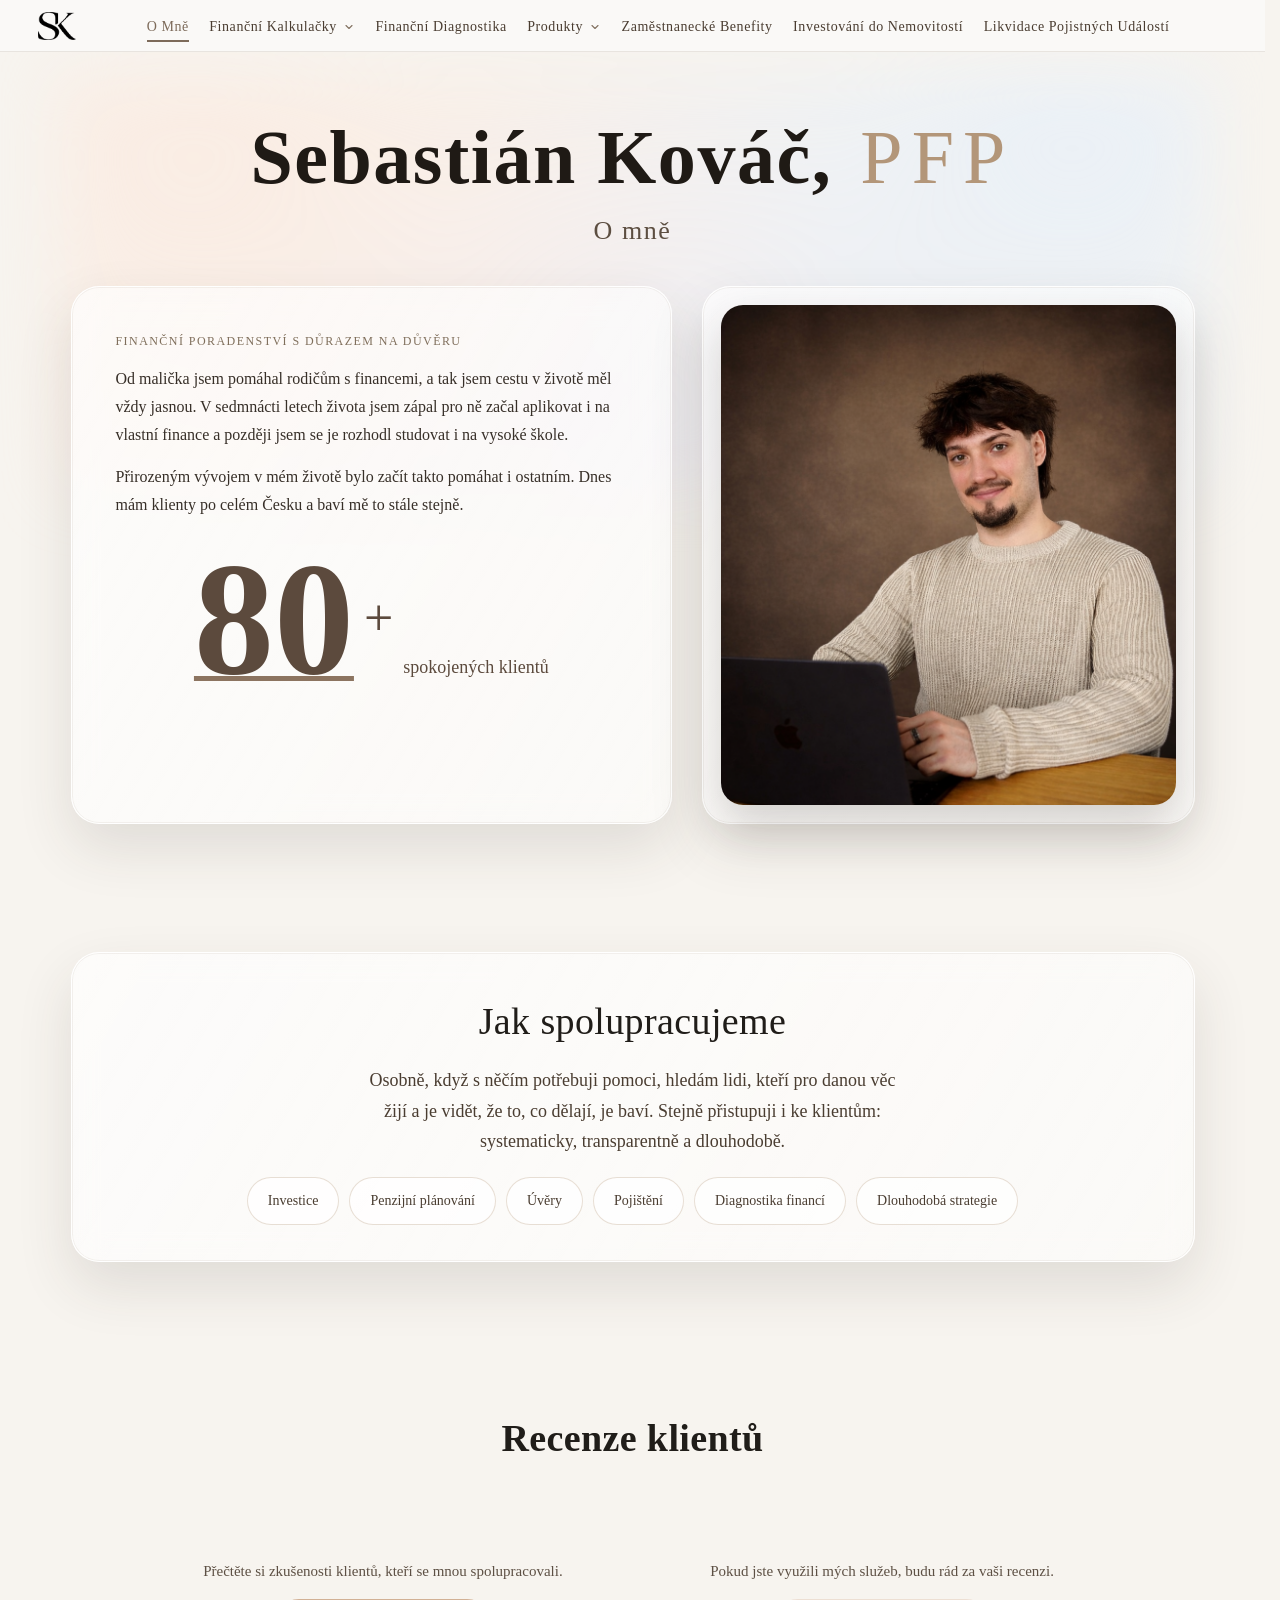
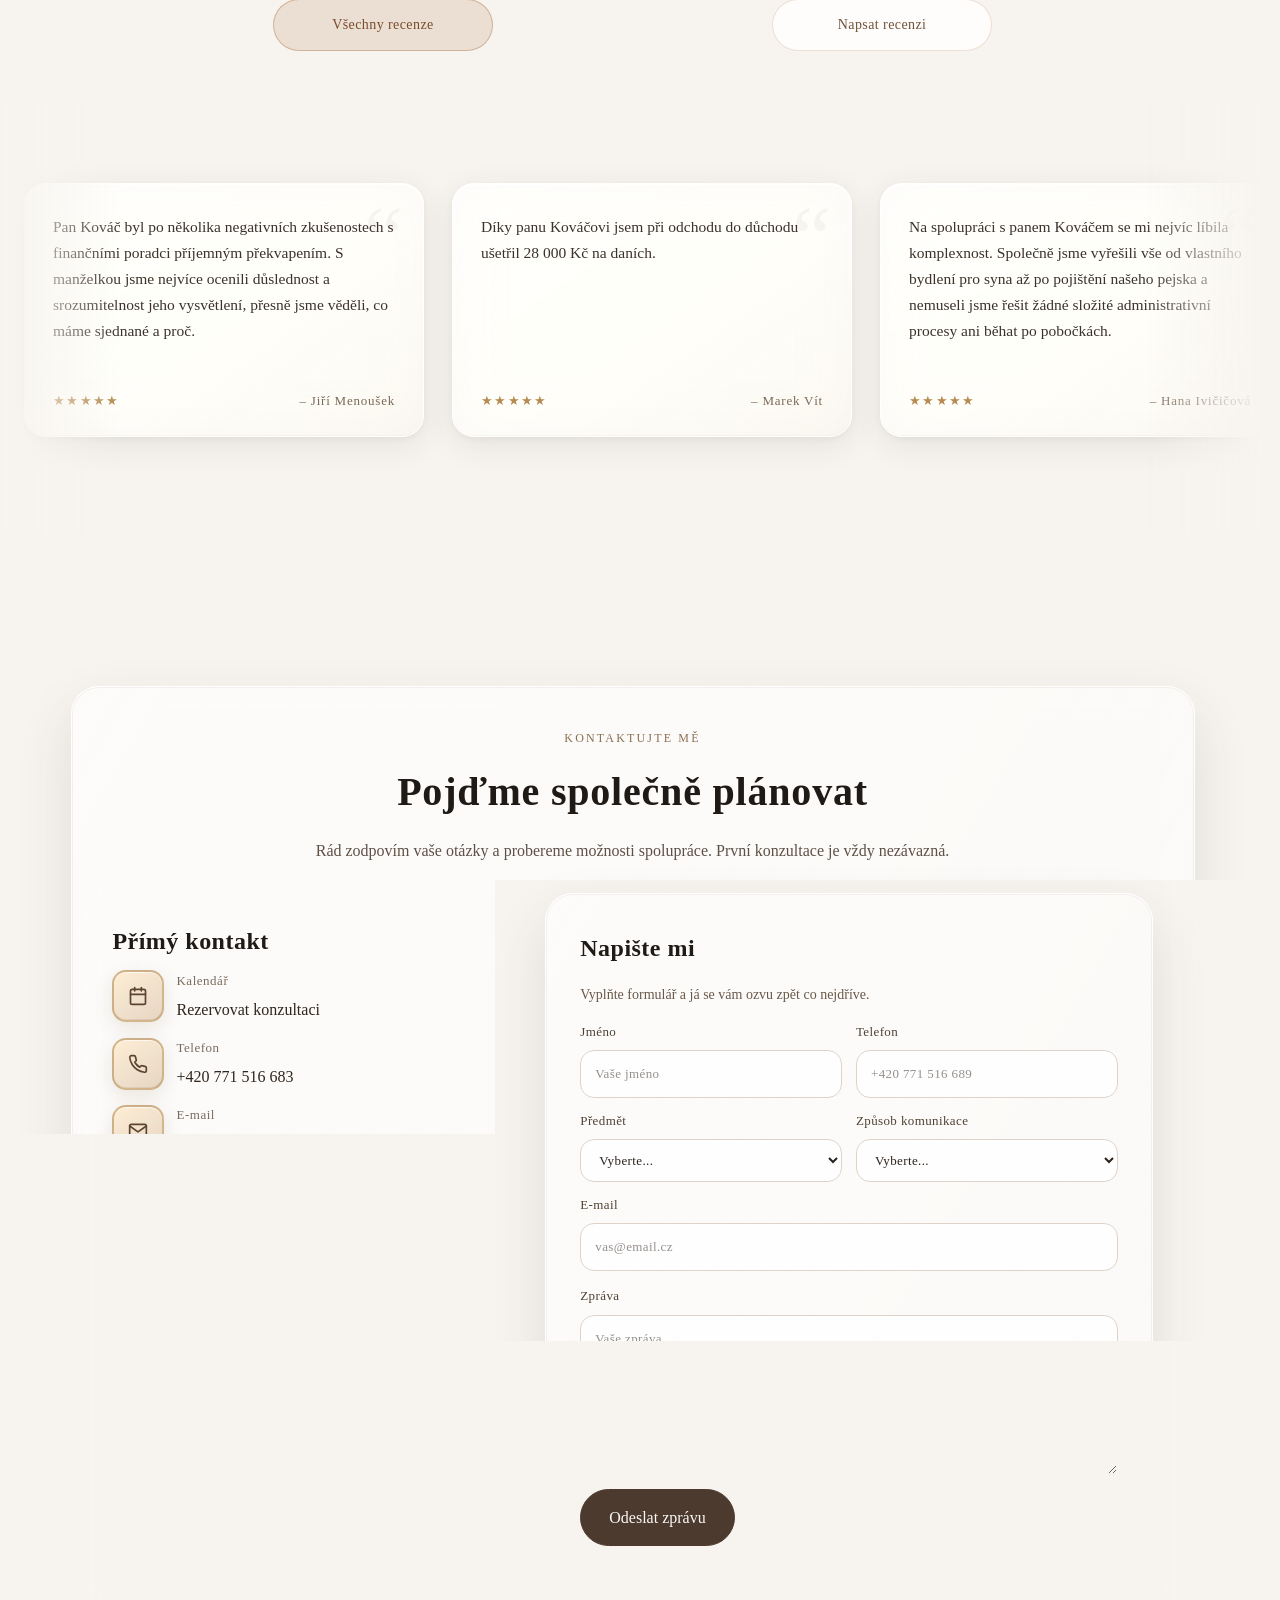
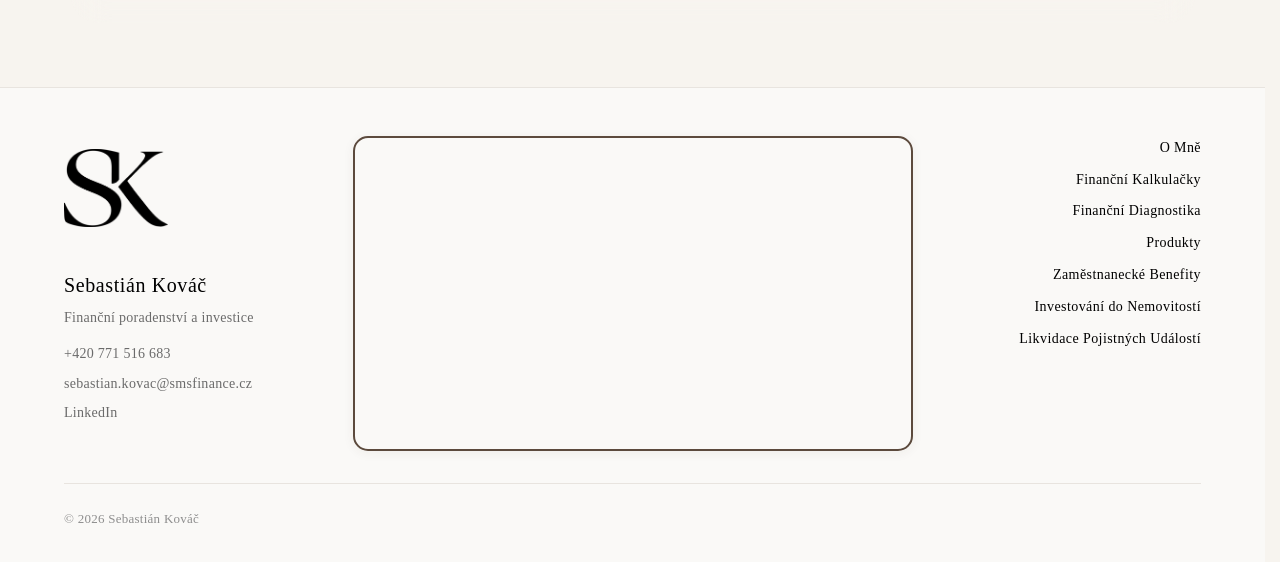
==== index.html @ 37777696 "build $(date '+%Y-%m-%d %H:%M')" ====
<!DOCTYPE html><html lang="cs"> <head><meta charset="utf-8"><meta name="viewport" content="width=device-width, initial-scale=1"><title>O Mně</title><link rel="icon" href="/favicon.ico" sizes="any"><link rel="icon" type="image/svg+xml" href="/favicon.svg"><link rel="icon" type="image/png" sizes="96x96" href="/favicon-96x96.png"><link rel="apple-touch-icon" href="/apple-touch-icon.png"><link rel="manifest" href="/site.webmanifest"><!-- Google tag (gtag.js) --><script async src="https://www.googletagmanager.com/gtag/js?id=G-MT7EY1N8GN"></script><script>
      window.dataLayer = window.dataLayer || [];
      function gtag(){dataLayer.push(arguments);}
      gtag('js', new Date());
      gtag('config', 'G-MT7EY1N8GN');
    </script><link rel="stylesheet" href="/_astro/BaseLayout.Dbq4_EDI.css">
<link rel="stylesheet" href="/_astro/index@_@astro.D75x-8eP.css"></head> <body> <nav class="nav-embed" data-astro-cid-dmqpwcec> <a href="/" class="nav-logo" aria-label="Sebastián Kováč — Domů" data-astro-cid-dmqpwcec> <img src="/transpfavicon.png" alt="Sebastián Kováč" data-astro-cid-dmqpwcec> </a> <div class="nav-inner" data-astro-cid-dmqpwcec> <ul class="nav-links" data-astro-cid-dmqpwcec> <li data-astro-cid-dmqpwcec><a href="/" class="nav-link active" data-astro-cid-dmqpwcec>O Mně</a></li> <li class="nav-dropdown-wrap" data-astro-cid-dmqpwcec> <button type="button" class="nav-link nav-trigger" aria-haspopup="true" data-astro-cid-dmqpwcec> <span class="trigger-label" data-astro-cid-dmqpwcec>Finanční Kalkulačky</span> <span class="caret-wrap" aria-hidden="true" data-astro-cid-dmqpwcec> <svg class="caret" width="12" height="12" viewBox="0 0 24 24" fill="none" data-astro-cid-dmqpwcec> <path d="M6 9l6 6 6-6" stroke="currentColor" stroke-width="2.25" stroke-linecap="round" stroke-linejoin="round" data-astro-cid-dmqpwcec></path> </svg> </span> </button> <div class="nav-dropdown" data-astro-cid-dmqpwcec> <a href="/financne-kalkulacky/investicna-kalkulacka" class="nav-dropdown-link" data-astro-cid-dmqpwcec>Kalkulačka Investic</a> <a href="/financne-kalkulacky/kolik-investovat-mesicne" class="nav-dropdown-link" data-astro-cid-dmqpwcec>Měsíční Investice pro Cíl</a> <a href="/financne-kalkulacky/kalkulacka-pro-rentu" class="nav-dropdown-link" data-astro-cid-dmqpwcec>Renta</a> <a href="/financne-kalkulacky/kalkulacka-inflace" class="nav-dropdown-link" data-astro-cid-dmqpwcec>Kalkulačka Inflace</a> </div> </li> <li data-astro-cid-dmqpwcec><a href="/financni-diagnostika" class="nav-link" data-astro-cid-dmqpwcec>Finanční Diagnostika</a></li> <li class="nav-dropdown-wrap" data-astro-cid-dmqpwcec> <button type="button" class="nav-link nav-trigger" aria-haspopup="true" data-astro-cid-dmqpwcec> <span class="trigger-label" data-astro-cid-dmqpwcec>Produkty</span> <span class="caret-wrap" aria-hidden="true" data-astro-cid-dmqpwcec> <svg class="caret" width="12" height="12" viewBox="0 0 24 24" fill="none" data-astro-cid-dmqpwcec> <path d="M6 9l6 6 6-6" stroke="currentColor" stroke-width="2.25" stroke-linecap="round" stroke-linejoin="round" data-astro-cid-dmqpwcec></path> </svg> </span> </button> <div class="nav-dropdown" data-astro-cid-dmqpwcec> <a href="/produkty/investice" class="nav-dropdown-link" data-astro-cid-dmqpwcec>Investice</a> <a href="/produkty/penzijni-sporeni" class="nav-dropdown-link" data-astro-cid-dmqpwcec>Penzijní Spoření</a> <a href="/produkty/uvery" class="nav-dropdown-link" data-astro-cid-dmqpwcec>Úvěry</a> <a href="/produkty/pojisteni" class="nav-dropdown-link" data-astro-cid-dmqpwcec>Pojištění</a> </div> </li> <li data-astro-cid-dmqpwcec><a href="/zamestnanecke-benefity" class="nav-link" data-astro-cid-dmqpwcec>Zaměstnanecké Benefity</a></li> <li data-astro-cid-dmqpwcec><a href="/investovani-do-nemovitosti" class="nav-link" data-astro-cid-dmqpwcec>Investování do Nemovitostí</a></li> <li data-astro-cid-dmqpwcec><a href="/likvidace-pojistnych-udalosti" class="nav-link" data-astro-cid-dmqpwcec>Likvidace Pojistných Událostí</a></li> </ul> </div> <!-- Mobile center name — hidden on desktop --> <span class="nav-mobile-name" aria-hidden="true" data-astro-cid-dmqpwcec>Sebastián Kováč</span> <!-- Hamburger — mobile only --> <button class="nav-hamburger" id="navHamburger" aria-label="Otevřít menu" aria-expanded="false" aria-controls="mobOverlay" data-astro-cid-dmqpwcec> <span class="ham-bar" data-astro-cid-dmqpwcec></span> <span class="ham-bar" data-astro-cid-dmqpwcec></span> <span class="ham-bar" data-astro-cid-dmqpwcec></span> </button> </nav> <!-- ─── Mobile full-screen overlay ─── --> <div class="mob-overlay" id="mobOverlay" aria-hidden="true" role="dialog" aria-modal="true" aria-label="Hlavní navigace" data-astro-cid-dmqpwcec> <div class="mob-overlay-inner" data-astro-cid-dmqpwcec> <div class="mob-overlay-head" data-astro-cid-dmqpwcec> <a href="/" class="mob-logo" aria-label="Sebastián Kováč — Domů" data-astro-cid-dmqpwcec> <img src="/transpfavicon.png" alt="Sebastián Kováč" data-astro-cid-dmqpwcec> </a> <button class="mob-close" id="mobClose" aria-label="Zavřít menu" data-astro-cid-dmqpwcec> <svg width="20" height="20" viewBox="0 0 24 24" fill="none" data-astro-cid-dmqpwcec> <path d="M18 6L6 18M6 6l12 12" stroke="currentColor" stroke-width="2.2" stroke-linecap="round" data-astro-cid-dmqpwcec></path> </svg> </button> </div> <nav class="mob-nav" data-astro-cid-dmqpwcec> <ul class="mob-list" data-astro-cid-dmqpwcec> <li class="mob-item" style="--i:0" data-astro-cid-dmqpwcec> <a href="/" class="mob-link active" data-astro-cid-dmqpwcec>O Mně</a> </li> <li class="mob-item mob-has-sub" style="--i:1" data-astro-cid-dmqpwcec> <button class="mob-link mob-trigger" aria-expanded="false" data-astro-cid-dmqpwcec> <span data-astro-cid-dmqpwcec>Finanční Kalkulačky</span> <svg class="mob-caret" width="16" height="16" viewBox="0 0 24 24" fill="none" data-astro-cid-dmqpwcec> <path d="M6 9l6 6 6-6" stroke="currentColor" stroke-width="2" stroke-linecap="round" stroke-linejoin="round" data-astro-cid-dmqpwcec></path> </svg> </button> <div class="mob-sub" data-astro-cid-dmqpwcec> <ul data-astro-cid-dmqpwcec> <li data-astro-cid-dmqpwcec><a href="/financne-kalkulacky/investicna-kalkulacka" class="mob-sub-link" data-astro-cid-dmqpwcec>Kalkulačka Investic</a></li> <li data-astro-cid-dmqpwcec><a href="/financne-kalkulacky/kolik-investovat-mesicne" class="mob-sub-link" data-astro-cid-dmqpwcec>Měsíční Investice pro Cíl</a></li> <li data-astro-cid-dmqpwcec><a href="/financne-kalkulacky/kalkulacka-pro-rentu" class="mob-sub-link" data-astro-cid-dmqpwcec>Renta</a></li> <li data-astro-cid-dmqpwcec><a href="/financne-kalkulacky/kalkulacka-inflace" class="mob-sub-link" data-astro-cid-dmqpwcec>Kalkulačka Inflace</a></li> </ul> </div> </li> <li class="mob-item" style="--i:2" data-astro-cid-dmqpwcec> <a href="/financni-diagnostika" class="mob-link" data-astro-cid-dmqpwcec>Finanční Diagnostika</a> </li> <li class="mob-item mob-has-sub" style="--i:3" data-astro-cid-dmqpwcec> <button class="mob-link mob-trigger" aria-expanded="false" data-astro-cid-dmqpwcec> <span data-astro-cid-dmqpwcec>Produkty</span> <svg class="mob-caret" width="16" height="16" viewBox="0 0 24 24" fill="none" data-astro-cid-dmqpwcec> <path d="M6 9l6 6 6-6" stroke="currentColor" stroke-width="2" stroke-linecap="round" stroke-linejoin="round" data-astro-cid-dmqpwcec></path> </svg> </button> <div class="mob-sub" data-astro-cid-dmqpwcec> <ul data-astro-cid-dmqpwcec> <li data-astro-cid-dmqpwcec><a href="/produkty/investice" class="mob-sub-link" data-astro-cid-dmqpwcec>Investice</a></li> <li data-astro-cid-dmqpwcec><a href="/produkty/penzijni-sporeni" class="mob-sub-link" data-astro-cid-dmqpwcec>Penzijní Spoření</a></li> <li data-astro-cid-dmqpwcec><a href="/produkty/uvery" class="mob-sub-link" data-astro-cid-dmqpwcec>Úvěry</a></li> <li data-astro-cid-dmqpwcec><a href="/produkty/pojisteni" class="mob-sub-link" data-astro-cid-dmqpwcec>Pojištění</a></li> </ul> </div> </li> <li class="mob-item" style="--i:4" data-astro-cid-dmqpwcec> <a href="/zamestnanecke-benefity" class="mob-link" data-astro-cid-dmqpwcec>Zaměstnanecké Benefity</a> </li> <li class="mob-item" style="--i:5" data-astro-cid-dmqpwcec> <a href="/investovani-do-nemovitosti" class="mob-link" data-astro-cid-dmqpwcec>Investování do Nemovitostí</a> </li> <li class="mob-item" style="--i:6" data-astro-cid-dmqpwcec> <a href="/likvidace-pojistnych-udalosti" class="mob-link" data-astro-cid-dmqpwcec>Likvidace Pojistných Událostí</a> </li> </ul> </nav> <footer class="mob-footer" data-astro-cid-dmqpwcec> <a href="tel:+420771516683" class="mob-footer-link" data-astro-cid-dmqpwcec>+420 771 516 683</a> <span class="mob-footer-sep" aria-hidden="true" data-astro-cid-dmqpwcec>·</span> <a href="mailto:sebastian.kovac@smsfinance.cz" class="mob-footer-link" data-astro-cid-dmqpwcec>sebastian.kovac@smsfinance.cz</a> </footer> </div> </div>  <script type="module">(()=>{const s=document.getElementById("navHamburger"),t=document.getElementById("mobOverlay");if(!s||!t)return;const u='a[href],button:not([disabled]),input,textarea,select,[tabindex]:not([tabindex="-1"])';function a(){return Array.from(t.querySelectorAll(u))}function c(){t.setAttribute("aria-hidden","false"),s.setAttribute("aria-expanded","true"),s.classList.add("open"),document.body.style.overflow="hidden",setTimeout(()=>{a()[0]?.focus()},60)}function o(){t.setAttribute("aria-hidden","true"),s.setAttribute("aria-expanded","false"),s.classList.remove("open"),document.body.style.overflow="",s.focus()}s.addEventListener("click",()=>{t.getAttribute("aria-hidden")==="false"?o():c()}),document.getElementById("mobClose")?.addEventListener("click",o),document.addEventListener("keydown",e=>{if(t.getAttribute("aria-hidden")!=="false")return;if(e.key==="Escape"){o();return}if(e.key!=="Tab")return;const n=a();if(!n.length)return;const r=n[0],i=n[n.length-1];e.shiftKey?document.activeElement===r&&(e.preventDefault(),i.focus()):document.activeElement===i&&(e.preventDefault(),r.focus())}),t.querySelectorAll(".mob-trigger").forEach(e=>{e.addEventListener("click",()=>{const n=e.nextElementSibling;if(!n)return;const r=n.classList.contains("open");t.querySelectorAll(".mob-sub.open").forEach(i=>{i.classList.remove("open"),i.previousElementSibling?.setAttribute("aria-expanded","false")}),r||(n.classList.add("open"),e.setAttribute("aria-expanded","true"))})})})();</script> <main>  <section class="hero" data-astro-cid-j7pv25f6> <div class="wash" data-astro-cid-j7pv25f6></div> <div class="hero-title-block" data-astro-cid-j7pv25f6> <h1 class="hero-name" data-astro-cid-j7pv25f6>Sebastián Kováč,<span class="hero-pfp" data-astro-cid-j7pv25f6> PFP</span></h1> <p class="hero-subtitle" data-astro-cid-j7pv25f6>O mně</p> </div> <div class="hero-grid" data-astro-cid-j7pv25f6> <article class="glass hero-card reveal" data-astro-cid-j7pv25f6> <p class="eyebrow" data-astro-cid-j7pv25f6>Finanční poradenství s důrazem na důvěru</p> <p data-astro-cid-j7pv25f6>
Od malička jsem pomáhal rodičům s financemi, a tak jsem cestu v životě měl vždy jasnou.
          V sedmnácti letech života jsem zápal pro ně začal aplikovat i na vlastní finance a později
          jsem se je rozhodl studovat i na vysoké škole.
</p> <p data-astro-cid-j7pv25f6>
Přirozeným vývojem v mém životě bylo začít takto pomáhat i ostatním. Dnes mám klienty po
          celém Česku a baví mě to stále stejně.
</p> <div class="stat-row" data-astro-cid-j7pv25f6> <u id="clientCounter" data-target="80" data-astro-cid-j7pv25f6>0</u><span class="plus" data-astro-cid-j7pv25f6>+</span><p class="stat-label" data-astro-cid-j7pv25f6>spokojených klientů</p> </div> </article> <aside class="glass image-card reveal" data-astro-cid-j7pv25f6> <div class="image-wrap" id="tiltCard" data-astro-cid-j7pv25f6> <img src="/omne.png" alt="Sebastián Kováč" data-astro-cid-j7pv25f6> </div> </aside> </div> </section> <section class="services reveal" data-astro-cid-j7pv25f6> <div class="glass service-card" data-astro-cid-j7pv25f6> <h2 data-astro-cid-j7pv25f6>Jak spolupracujeme</h2> <p data-astro-cid-j7pv25f6>
Osobně, když s něčím potřebuji pomoci, hledám lidi, kteří pro danou věc žijí a je vidět, že to,
        co dělají, je baví. Stejně přistupuji i ke klientům: systematicky, transparentně a dlouhodobě.
</p> <div class="pill-grid" data-astro-cid-j7pv25f6> <a href="/produkty/investice" class="pill" data-astro-cid-j7pv25f6>Investice</a> <a href="/produkty/penzijni-sporeni" class="pill" data-astro-cid-j7pv25f6>Penzijní plánování</a> <a href="/produkty/uvery" class="pill" data-astro-cid-j7pv25f6>Úvěry</a> <a href="/produkty/pojisteni" class="pill" data-astro-cid-j7pv25f6>Pojištění</a> <a href="/financni-diagnostika" class="pill" data-astro-cid-j7pv25f6>Diagnostika financí</a> <a href="#kontakt" class="pill" data-astro-cid-j7pv25f6>Dlouhodobá strategie</a> </div> </div> </section> <section class="reviews reveal" aria-label="Recenze klientů" data-astro-cid-j7pv25f6> <div class="reviews-head" data-astro-cid-j7pv25f6> <h2 data-astro-cid-j7pv25f6>Recenze klientů</h2> </div> <div class="reviews-cta-wrap" data-astro-cid-j7pv25f6> <div class="reviews-cta-group" data-astro-cid-j7pv25f6> <div class="reviews-cta-item reviews-cta-item--left" data-astro-cid-j7pv25f6> <p class="reviews-cta-copy" data-astro-cid-j7pv25f6>Přečtěte si zkušenosti klientů, kteří se mnou spolupracovali.</p> <a href="/recenze#vsechny-recenze" class="reviews-cta reviews-cta--secondary" data-astro-cid-j7pv25f6>Všechny recenze</a> </div> <div class="reviews-cta-item reviews-cta-item--right" data-astro-cid-j7pv25f6> <p class="reviews-cta-copy" data-astro-cid-j7pv25f6>Pokud jste využili mých služeb, budu rád za vaši recenzi.</p> <a href="/recenze" class="reviews-cta" data-astro-cid-j7pv25f6>Napsat recenzi</a> </div> </div> </div> <div class="reviews-marquee" data-astro-cid-j7pv25f6> <div class="reviews-edge reviews-edge--left" aria-hidden="true" data-astro-cid-j7pv25f6></div> <div class="reviews-edge reviews-edge--right" aria-hidden="true" data-astro-cid-j7pv25f6></div> <div class="reviews-track" data-astro-cid-j7pv25f6> <article class="review-card" data-astro-cid-j7pv25f6><span class="review-deco" aria-hidden="true" data-astro-cid-j7pv25f6>&ldquo;</span><p data-astro-cid-j7pv25f6>Pan Kováč byl po několika negativních zkušenostech s finančními poradci příjemným překvapením. S manželkou jsme nejvíce ocenili důslednost a srozumitelnost jeho vysvětlení, přesně jsme věděli, co máme sjednané a proč.</p><footer class="review-footer" data-astro-cid-j7pv25f6><div class="stars" data-astro-cid-j7pv25f6>★★★★★</div><span class="reviewer" data-astro-cid-j7pv25f6>– Jiří Menoušek</span></footer></article> <article class="review-card" data-astro-cid-j7pv25f6><span class="review-deco" aria-hidden="true" data-astro-cid-j7pv25f6>&ldquo;</span><p data-astro-cid-j7pv25f6>Díky panu Kováčovi jsem při odchodu do důchodu ušetřil 28 000 Kč na daních.</p><footer class="review-footer" data-astro-cid-j7pv25f6><div class="stars" data-astro-cid-j7pv25f6>★★★★★</div><span class="reviewer" data-astro-cid-j7pv25f6>– Marek Vít</span></footer></article> <article class="review-card" data-astro-cid-j7pv25f6><span class="review-deco" aria-hidden="true" data-astro-cid-j7pv25f6>&ldquo;</span><p data-astro-cid-j7pv25f6>Na spolupráci s panem Kováčem se mi nejvíc líbila komplexnost. Společně jsme vyřešili vše od vlastního bydlení pro syna až po pojištění našeho pejska a nemuseli jsme řešit žádné složité administrativní procesy ani běhat po pobočkách.</p><footer class="review-footer" data-astro-cid-j7pv25f6><div class="stars" data-astro-cid-j7pv25f6>★★★★★</div><span class="reviewer" data-astro-cid-j7pv25f6>– Hana Ivičičová</span></footer></article> <article class="review-card" data-astro-cid-j7pv25f6><span class="review-deco" aria-hidden="true" data-astro-cid-j7pv25f6>&ldquo;</span><p data-astro-cid-j7pv25f6>S panem Kováčem investuji už roky a při nečekané události v rodině, kdy jsem potřebovala rychle vybrat peníze, jsem zjistila, že vše, na čem jsme se dohodli, je pravda a že je to seriózní člověk. Nejenže byly peníze na účtu do 2 dnů po zavolání, ale hlavně jich bylo podstatně více než při jednorázovém vkladu.</p><footer class="review-footer" data-astro-cid-j7pv25f6><div class="stars" data-astro-cid-j7pv25f6>★★★★★</div><span class="reviewer" data-astro-cid-j7pv25f6>– Veronika Knoflíčková</span></footer></article> <article class="review-card" data-astro-cid-j7pv25f6><span class="review-deco" aria-hidden="true" data-astro-cid-j7pv25f6>&ldquo;</span><p data-astro-cid-j7pv25f6>Seriózní jednání na úrovni. Problém s příspěvkem zaměstnavatele, který jsem měl, pan Kováč vyřešil rychle.</p><footer class="review-footer" data-astro-cid-j7pv25f6><div class="stars" data-astro-cid-j7pv25f6>★★★★★</div><span class="reviewer" data-astro-cid-j7pv25f6>– Antonín Novák</span></footer></article> <article class="review-card" data-astro-cid-j7pv25f6><span class="review-deco" aria-hidden="true" data-astro-cid-j7pv25f6>&ldquo;</span><p data-astro-cid-j7pv25f6>Pan Kováč nám pomohl aktualizovat pojištění, aniž by pojišťovna vyžadovala skoumání zdravotného stavu již nemocného manžela</p><footer class="review-footer" data-astro-cid-j7pv25f6><div class="stars" data-astro-cid-j7pv25f6>★★★★★</div><span class="reviewer" data-astro-cid-j7pv25f6>– Zdeněk Ferenčák</span></footer></article> <article class="review-card" data-astro-cid-j7pv25f6><span class="review-deco" aria-hidden="true" data-astro-cid-j7pv25f6>&ldquo;</span><p data-astro-cid-j7pv25f6>Pan Kováč byl po několika negativních zkušenostech s finančními poradci příjemným překvapením. S manželkou jsme nejvíce ocenili důslednost a srozumitelnost jeho vysvětlení, přesně jsme věděli, co máme sjednané a proč.</p><footer class="review-footer" data-astro-cid-j7pv25f6><div class="stars" data-astro-cid-j7pv25f6>★★★★★</div><span class="reviewer" data-astro-cid-j7pv25f6>– Jiří Menoušek</span></footer></article> <article class="review-card" data-astro-cid-j7pv25f6><span class="review-deco" aria-hidden="true" data-astro-cid-j7pv25f6>&ldquo;</span><p data-astro-cid-j7pv25f6>Díky panu Kováčovi jsem při odchodu do důchodu ušetřil 28 000 Kč na daních.</p><footer class="review-footer" data-astro-cid-j7pv25f6><div class="stars" data-astro-cid-j7pv25f6>★★★★★</div><span class="reviewer" data-astro-cid-j7pv25f6>– Marek Vít</span></footer></article> <article class="review-card" data-astro-cid-j7pv25f6><span class="review-deco" aria-hidden="true" data-astro-cid-j7pv25f6>&ldquo;</span><p data-astro-cid-j7pv25f6>Na spolupráci s panem Kováčem se mi nejvíc líbila komplexnost. Společně jsme vyřešili vše od vlastního bydlení pro syna až po pojištění našeho pejska a nemuseli jsme řešit žádné složité administrativní procesy ani běhat po pobočkách.</p><footer class="review-footer" data-astro-cid-j7pv25f6><div class="stars" data-astro-cid-j7pv25f6>★★★★★</div><span class="reviewer" data-astro-cid-j7pv25f6>– Hana Ivičičová</span></footer></article> <article class="review-card" data-astro-cid-j7pv25f6><span class="review-deco" aria-hidden="true" data-astro-cid-j7pv25f6>&ldquo;</span><p data-astro-cid-j7pv25f6>S panem Kováčem investuji už roky a při nečekané události v rodině, kdy jsem potřebovala rychle vybrat peníze, jsem zjistila, že vše, na čem jsme se dohodli, je pravda a že je to seriózní člověk. Nejenže byly peníze na účtu do 2 dnů po zavolání, ale hlavně jich bylo podstatně více než při jednorázovém vkladu.</p><footer class="review-footer" data-astro-cid-j7pv25f6><div class="stars" data-astro-cid-j7pv25f6>★★★★★</div><span class="reviewer" data-astro-cid-j7pv25f6>– Veronika Knoflíčková</span></footer></article> <article class="review-card" data-astro-cid-j7pv25f6><span class="review-deco" aria-hidden="true" data-astro-cid-j7pv25f6>&ldquo;</span><p data-astro-cid-j7pv25f6>Seriózní jednání na úrovni. Problém s příspěvkem zaměstnavatele, který jsem měl, pan Kováč vyřešil rychle.</p><footer class="review-footer" data-astro-cid-j7pv25f6><div class="stars" data-astro-cid-j7pv25f6>★★★★★</div><span class="reviewer" data-astro-cid-j7pv25f6>– Antonín Novák</span></footer></article> <article class="review-card" data-astro-cid-j7pv25f6><span class="review-deco" aria-hidden="true" data-astro-cid-j7pv25f6>&ldquo;</span><p data-astro-cid-j7pv25f6>Pan Kováč nám pomohl aktualizovat pojištění, aniž by pojišťovna vyžadovala skoumání zdravotného stavu již nemocného manžela</p><footer class="review-footer" data-astro-cid-j7pv25f6><div class="stars" data-astro-cid-j7pv25f6>★★★★★</div><span class="reviewer" data-astro-cid-j7pv25f6>– Zdeněk Ferenčák</span></footer></article> </div> </div> </section> <section class="contact reveal" id="kontakt" data-astro-cid-j7pv25f6> <div class="glass contact-shell" data-astro-cid-j7pv25f6> <div class="contact-header" data-astro-cid-j7pv25f6> <p class="contact-kicker" data-astro-cid-j7pv25f6>Kontaktujte mě</p> <h2 class="contact-title" data-astro-cid-j7pv25f6>Pojďme společně plánovat</h2> <p class="contact-sub" data-astro-cid-j7pv25f6>Rád zodpovím vaše otázky a probereme možnosti spolupráce. První konzultace je vždy nezávazná.</p> </div> <div class="contact-columns" data-astro-cid-j7pv25f6> <h3 class="contact-info-heading" data-astro-cid-j7pv25f6>Přímý kontakt</h3> <aside class="contact-info" data-astro-cid-j7pv25f6> <div class="contact-methods" data-astro-cid-j7pv25f6> <a class="contact-method" href="https://calendar.notion.so/meet/sebastinkov/724po329r" target="_blank" rel="noopener noreferrer" data-astro-cid-j7pv25f6> <span class="method-icon" aria-hidden="true" data-astro-cid-j7pv25f6> <svg width="20" height="20" viewBox="0 0 24 24" fill="none" stroke="currentColor" stroke-width="2" stroke-linecap="round" stroke-linejoin="round" data-astro-cid-j7pv25f6><rect x="3" y="4" width="18" height="18" rx="2" ry="2" data-astro-cid-j7pv25f6></rect><line x1="16" y1="2" x2="16" y2="6" data-astro-cid-j7pv25f6></line><line x1="8" y1="2" x2="8" y2="6" data-astro-cid-j7pv25f6></line><line x1="3" y1="10" x2="21" y2="10" data-astro-cid-j7pv25f6></line></svg> </span> <span class="method-text" data-astro-cid-j7pv25f6> <span class="method-label" data-astro-cid-j7pv25f6>Kalendář</span> <span class="method-value" data-astro-cid-j7pv25f6>Rezervovat konzultaci</span> </span> </a> <a class="contact-method" href="tel:+420771516683" data-astro-cid-j7pv25f6> <span class="method-icon" aria-hidden="true" data-astro-cid-j7pv25f6> <svg width="20" height="20" viewBox="0 0 24 24" fill="none" stroke="currentColor" stroke-width="2" stroke-linecap="round" stroke-linejoin="round" data-astro-cid-j7pv25f6><path d="M22 16.92v3a2 2 0 0 1-2.18 2 19.79 19.79 0 0 1-8.63-3.07 19.5 19.5 0 0 1-6-6 19.79 19.79 0 0 1-3.07-8.67A2 2 0 0 1 4.11 2h3a2 2 0 0 1 2 1.72 12.84 12.84 0 0 0 .7 2.81 2 2 0 0 1-.45 2.11L8.09 9.91a16 16 0 0 0 6 6l1.27-1.27a2 2 0 0 1 2.11-.45 12.84 12.84 0 0 0 2.81.7A2 2 0 0 1 22 16.92z" data-astro-cid-j7pv25f6></path></svg> </span> <span class="method-text" data-astro-cid-j7pv25f6> <span class="method-label" data-astro-cid-j7pv25f6>Telefon</span> <span class="method-value" data-astro-cid-j7pv25f6>+420 771 516 683</span> </span> </a> <a class="contact-method" href="mailto:sebastian.kovac@smsfinance.cz" data-astro-cid-j7pv25f6> <span class="method-icon" aria-hidden="true" data-astro-cid-j7pv25f6> <svg width="20" height="20" viewBox="0 0 24 24" fill="none" stroke="currentColor" stroke-width="2" stroke-linecap="round" stroke-linejoin="round" data-astro-cid-j7pv25f6><path d="M4 4h16c1.1 0 2 .9 2 2v12c0 1.1-.9 2-2 2H4c-1.1 0-2-.9-2-2V6c0-1.1.9-2 2-2z" data-astro-cid-j7pv25f6></path><polyline points="22,6 12,13 2,6" data-astro-cid-j7pv25f6></polyline></svg> </span> <span class="method-text" data-astro-cid-j7pv25f6> <span class="method-label" data-astro-cid-j7pv25f6>E-mail</span> <span class="method-value" data-astro-cid-j7pv25f6>sebastian.kovac@smsfinance.cz</span> </span> </a> <a class="contact-method" href="https://www.linkedin.com/in/sebasti%C3%A1n-kov%C3%A1%C4%8D-pfp" target="_blank" rel="noopener noreferrer" data-astro-cid-j7pv25f6> <span class="method-icon" aria-hidden="true" data-astro-cid-j7pv25f6> <svg width="20" height="20" viewBox="0 0 24 24" fill="currentColor" aria-hidden="true" data-astro-cid-j7pv25f6><path d="M20.447 20.452h-3.554v-5.569c0-1.328-.027-3.037-1.852-3.037-1.853 0-2.136 1.445-2.136 2.939v5.667H9.351V9h3.414v1.561h.046c.477-.9 1.637-1.85 3.37-1.85 3.601 0 4.267 2.37 4.267 5.455v6.286zM5.337 7.433c-1.144 0-2.063-.926-2.063-2.065 0-1.138.92-2.063 2.063-2.063 1.14 0 2.064.925 2.064 2.063 0 1.139-.925 2.065-2.064 2.065zm1.782 13.019H3.555V9h3.564v11.452zM22.225 0H1.771C.792 0 0 .774 0 1.729v20.542C0 23.227.792 24 1.771 24h20.451C23.2 24 24 23.227 24 22.271V1.729C24 .774 23.2 0 22.222 0h.003z" data-astro-cid-j7pv25f6></path></svg> </span> <span class="method-text" data-astro-cid-j7pv25f6> <span class="method-label" data-astro-cid-j7pv25f6>LinkedIn</span> <span class="method-value" data-astro-cid-j7pv25f6>Sebastián Kováč</span> </span> </a> </div> <div class="contact-aside-note" data-astro-cid-j7pv25f6> <h4 data-astro-cid-j7pv25f6>Jak se spojíme</h4> <p data-astro-cid-j7pv25f6>
Odpovídám obvykle do 24 hodin. Konzultaci domluvíme osobně nebo online — podle toho, co vám vyhovuje.
</p> </div> </aside> <form class="glass contact-form" id="contactForm" data-astro-cid-j7pv25f6> <h3 class="form-heading" data-astro-cid-j7pv25f6>Napište mi</h3> <p class="lead" data-astro-cid-j7pv25f6>Vyplňte formulář a já se vám ozvu zpět co nejdříve.</p> <div class="field-grid" data-astro-cid-j7pv25f6> <label data-astro-cid-j7pv25f6>Jméno<input name="Name" type="text" required placeholder="Vaše jméno" data-astro-cid-j7pv25f6></label> <label data-astro-cid-j7pv25f6>Telefon<input name="Phone" type="tel" placeholder="+420 771 516 689" data-astro-cid-j7pv25f6></label> <label data-astro-cid-j7pv25f6>Předmět
<select name="Subject" required data-astro-cid-j7pv25f6> <option value="" disabled selected data-astro-cid-j7pv25f6>Vyberte...</option> <option data-astro-cid-j7pv25f6>Finanční diagnostika</option> <option data-astro-cid-j7pv25f6>Investování do nemovitostí</option> <option data-astro-cid-j7pv25f6>Investice</option> <option data-astro-cid-j7pv25f6>Penzijní spoření</option> <option data-astro-cid-j7pv25f6>Úvěry</option> <option data-astro-cid-j7pv25f6>Pojištění</option> <option data-astro-cid-j7pv25f6>Jiný</option> </select> </label> <label data-astro-cid-j7pv25f6>Způsob komunikace
<select name="Communication preference" required data-astro-cid-j7pv25f6> <option value="" disabled selected data-astro-cid-j7pv25f6>Vyberte...</option> <option data-astro-cid-j7pv25f6>WhatsApp</option> <option data-astro-cid-j7pv25f6>E-mail</option> <option data-astro-cid-j7pv25f6>Telefon</option> </select> </label> <label class="field-full" data-astro-cid-j7pv25f6>E-mail<input name="Email" type="email" required placeholder="vas@email.cz" data-astro-cid-j7pv25f6></label> </div> <label data-astro-cid-j7pv25f6>Zpráva<textarea name="Message" required placeholder="Vaše zpráva" data-astro-cid-j7pv25f6></textarea></label> <div class="submit-row" data-astro-cid-j7pv25f6> <button type="submit" class="submit-btn" data-astro-cid-j7pv25f6>Odeslat zprávu</button> <p class="form-success" id="formSuccess" style="display:none;" data-astro-cid-j7pv25f6>Zpráva byla úspěšně odeslána.</p> <p class="form-error" id="formError" style="display:none;" data-astro-cid-j7pv25f6>Odeslání se nezdařilo. Zkuste to prosím znovu.</p> </div> </form> </div> </div> </section> <script type="module">(()=>{const c=document.getElementById("clientCounter");if(c){const n=Number(c.getAttribute("data-target")||0),e=1400,r=performance.now(),t=o=>{const s=Math.min((o-r)/e,1),d=1-Math.pow(1-s,4);c.textContent=String(Math.floor(n*d)),s<1&&requestAnimationFrame(t)};requestAnimationFrame(t)}const a=document.getElementById("tiltCard");a&&(a.addEventListener("mousemove",n=>{const e=a.getBoundingClientRect(),r=(n.clientX-e.left)/e.width-.5,t=(n.clientY-e.top)/e.height-.5;a.style.transform=`perspective(900px) rotateX(${(-t*5).toFixed(2)}deg) rotateY(${(r*6).toFixed(2)}deg)`}),a.addEventListener("mouseleave",()=>{a.style.transform="perspective(900px) rotateX(0deg) rotateY(0deg)"}));const l=new IntersectionObserver(n=>{n.forEach(e=>{e.isIntersecting&&e.target.classList.add("in")})},{threshold:.15});document.querySelectorAll(".reveal").forEach(n=>l.observe(n)),document.querySelectorAll(".review-card").forEach(n=>{const e=n,r=(t,o)=>{const s=(t.clientX-o.left)/o.width-.5;return`perspective(700px) rotateX(${(-((t.clientY-o.top)/o.height-.5)*7).toFixed(2)}deg) rotateY(${(s*9).toFixed(2)}deg) scale(1.02)`};e.addEventListener("mouseenter",t=>{const o=e.getBoundingClientRect();e.style.transition="transform 0.2s ease, box-shadow 0.42s cubic-bezier(0.22,1,0.36,1), border-color 0.42s ease",e.style.transform=r(t,o)}),e.addEventListener("mousemove",t=>{e.style.transition="box-shadow 0.42s cubic-bezier(0.22,1,0.36,1), border-color 0.42s ease",e.style.transform=r(t,e.getBoundingClientRect())}),e.addEventListener("mouseleave",()=>{e.style.transition="transform 0.48s cubic-bezier(0.22,1,0.36,1), box-shadow 0.42s cubic-bezier(0.22,1,0.36,1), border-color 0.42s ease",e.style.transform="perspective(700px) rotateX(0deg) rotateY(0deg) scale(1)"})});const i=document.getElementById("contactForm");i&&i.addEventListener("submit",async n=>{n.preventDefault();const e=i.querySelector('button[type="submit"]'),r=document.getElementById("formSuccess"),t=document.getElementById("formError");if(!e||!r||!t)return;const o=Object.fromEntries(new FormData(i));e.disabled=!0,e.textContent="Odesílám…",r.style.display="none",t.style.display="none";try{const s=await fetch("https://api.airtable.com/v0/app9lJFqHiPL7G9kx/KS%20form",{method:"POST",headers:{"Content-Type":"application/json",Authorization:"Bearer patXRmMd6taorwJOE.ec477de62c4f26dce8836562a12c6282aa64f04c66935376506009650a9fb992"},body:JSON.stringify({fields:{Name:o.Name||"",Email:o.Email||"",Phone:o.Phone||"",Message:o.Message||"","Communication preference":o["Communication preference"]||"",Subject:o.Subject||""}})});if(!s.ok)throw new Error(String(s.status));r.style.display="block",i.reset()}catch{t.style.display="block"}finally{e.disabled=!1,e.textContent="Odeslat zprávu"}})})();</script>  </main> <footer class="footer-embed" data-astro-cid-sz7xmlte> <div class="footer-inner" data-astro-cid-sz7xmlte> <div class="footer-row" data-astro-cid-sz7xmlte> <div class="footer-main" data-astro-cid-sz7xmlte> <a href="/" class="footer-logo-link" aria-label="Domů" data-astro-cid-sz7xmlte> <img src="/transpfavicon.png" alt="Sebastián Kováč" class="footer-logo" data-astro-cid-sz7xmlte> </a> <div class="footer-name" data-astro-cid-sz7xmlte>Sebastián Kováč</div> <div class="footer-tagline" data-astro-cid-sz7xmlte>Finanční poradenství a investice</div> <div class="footer-contact" data-astro-cid-sz7xmlte> <a href="tel:+420771516683" class="footer-contact-link" data-astro-cid-sz7xmlte>+420 771 516 683</a> <a href="mailto:sebastian.kovac@smsfinance.cz" class="footer-contact-link" data-astro-cid-sz7xmlte>sebastian.kovac@smsfinance.cz</a> <a href="https://www.linkedin.com/in/sebasti%C3%A1n-kov%C3%A1%C4%8D-pfp" class="footer-contact-link" target="_blank" rel="noopener noreferrer" data-astro-cid-sz7xmlte>LinkedIn</a> </div> </div> <div class="footer-map-wrap" data-astro-cid-sz7xmlte> <iframe src="https://www.google.com/maps/embed?pb=!1m18!1m12!1m3!1d652.0728525897156!2d16.605030069661147!3d49.17605667494077!2m3!1f0!2f0!3f0!3m2!1i1024!2i768!4f13.1!3m3!1m2!1s0x47129507feac52ad%3A0x5b858fd3dbffa63!2sPra%C5%BE%C3%A1kova%201008%2F69%2C%20639%2000%20Brno-jih%2C%20Czechia!5e0!3m2!1sen!2ses!4v1772108890025!5m2!1sen!2ses" width="600" height="450" allowfullscreen="" loading="lazy" referrerpolicy="no-referrer-when-downgrade" title="Mapa - Pražákova 1008/69, Brno" data-astro-cid-sz7xmlte></iframe> </div> <nav class="footer-links" data-astro-cid-sz7xmlte> <a href="/" class="footer-link" data-astro-cid-sz7xmlte>O Mně</a> <a href="/financne-kalkulacky/investicna-kalkulacka" class="footer-link" data-astro-cid-sz7xmlte>Finanční Kalkulačky</a> <a href="/financni-diagnostika" class="footer-link" data-astro-cid-sz7xmlte>Finanční Diagnostika</a> <a href="/produkty/investice" class="footer-link" data-astro-cid-sz7xmlte>Produkty</a> <a href="/zamestnanecke-benefity" class="footer-link" data-astro-cid-sz7xmlte>Zaměstnanecké Benefity</a> <a href="/investovani-do-nemovitosti" class="footer-link" data-astro-cid-sz7xmlte>Investování do Nemovitostí</a> <a href="/likvidace-pojistnych-udalosti" class="footer-link" data-astro-cid-sz7xmlte>Likvidace Pojistných Událostí</a> </nav> </div> <div class="footer-bottom" data-astro-cid-sz7xmlte> <div class="footer-copy" data-astro-cid-sz7xmlte>© <span id="footer-year" data-astro-cid-sz7xmlte></span> Sebastián Kováč</div> </div> </div> </footer> <script type="module">(function(){var e=document.getElementById("footer-year");e&&(e.textContent=String(new Date().getFullYear()))})();</script> </body></html>
---- _astro/BaseLayout.Dbq4_EDI.css ----
:root{--bg: #f8f6f3;--text: #2b2b2b;--accent: #5c4a3d;--muted-border: #e8e4df}*{box-sizing:border-box}html,body{margin:0;padding:0}html{scrollbar-gutter:stable}body{background:var(--bg);color:var(--text);font-family:Times New Roman,Times,serif;line-height:1.7}a{color:inherit}main{min-height:60vh}@layer properties{@supports (((-webkit-hyphens:none)) and (not (margin-trim:inline))) or ((-moz-orient:inline) and (not (color:rgb(from red r g b)))){*,:before,:after,::backdrop{--tw-rotate-x:initial;--tw-rotate-y:initial;--tw-rotate-z:initial;--tw-skew-x:initial;--tw-skew-y:initial;--tw-space-y-reverse:0;--tw-border-style:solid;--tw-font-weight:initial;--tw-tracking:initial;--tw-ordinal:initial;--tw-slashed-zero:initial;--tw-numeric-figure:initial;--tw-numeric-spacing:initial;--tw-numeric-fraction:initial;--tw-shadow:0 0 #0000;--tw-shadow-color:initial;--tw-shadow-alpha:100%;--tw-inset-shadow:0 0 #0000;--tw-inset-shadow-color:initial;--tw-inset-shadow-alpha:100%;--tw-ring-color:initial;--tw-ring-shadow:0 0 #0000;--tw-inset-ring-color:initial;--tw-inset-ring-shadow:0 0 #0000;--tw-ring-inset:initial;--tw-ring-offset-width:0px;--tw-ring-offset-color:#fff;--tw-ring-offset-shadow:0 0 #0000;--tw-outline-style:solid;--tw-blur:initial;--tw-brightness:initial;--tw-contrast:initial;--tw-grayscale:initial;--tw-hue-rotate:initial;--tw-invert:initial;--tw-opacity:initial;--tw-saturate:initial;--tw-sepia:initial;--tw-drop-shadow:initial;--tw-drop-shadow-color:initial;--tw-drop-shadow-alpha:100%;--tw-drop-shadow-size:initial;--tw-backdrop-blur:initial;--tw-backdrop-brightness:initial;--tw-backdrop-contrast:initial;--tw-backdrop-grayscale:initial;--tw-backdrop-hue-rotate:initial;--tw-backdrop-invert:initial;--tw-backdrop-opacity:initial;--tw-backdrop-saturate:initial;--tw-backdrop-sepia:initial;--tw-duration:initial;--tw-ease:initial}}}@layer theme{:root,:host{--font-sans:ui-sans-serif, system-ui, sans-serif, "Apple Color Emoji", "Segoe UI Emoji", "Segoe UI Symbol", "Noto Color Emoji";--font-mono:ui-monospace, SFMono-Regular, Menlo, Monaco, Consolas, "Liberation Mono", "Courier New", monospace;--color-white:#fff;--spacing:.25rem;--container-xs:20rem;--font-weight-medium:500;--font-weight-semibold:600;--font-weight-bold:700;--tracking-tight:-.025em;--tracking-wide:.025em;--tracking-widest:.1em;--radius-md:.375rem;--radius-lg:.5rem;--radius-xl:.75rem;--radius-2xl:1rem;--radius-3xl:1.5rem;--ease-in:cubic-bezier(.4, 0, 1, 1);--ease-out:cubic-bezier(0, 0, .2, 1);--ease-in-out:cubic-bezier(.4, 0, .2, 1);--blur-xl:24px;--default-transition-duration:.15s;--default-transition-timing-function:cubic-bezier(.4, 0, .2, 1);--default-font-family:var(--font-sans);--default-mono-font-family:var(--font-mono)}}@layer base{*,:after,:before,::backdrop{box-sizing:border-box;border:0 solid;margin:0;padding:0}::file-selector-button{box-sizing:border-box;border:0 solid;margin:0;padding:0}html,:host{-webkit-text-size-adjust:100%;tab-size:4;line-height:1.5;font-family:var(--default-font-family,ui-sans-serif, system-ui, sans-serif, "Apple Color Emoji", "Segoe UI Emoji", "Segoe UI Symbol", "Noto Color Emoji");font-feature-settings:var(--default-font-feature-settings,normal);font-variation-settings:var(--default-font-variation-settings,normal);-webkit-tap-highlight-color:transparent}hr{height:0;color:inherit;border-top-width:1px}abbr:where([title]){-webkit-text-decoration:underline dotted;text-decoration:underline dotted}h1,h2,h3,h4,h5,h6{font-size:inherit;font-weight:inherit}a{color:inherit;-webkit-text-decoration:inherit;text-decoration:inherit}b,strong{font-weight:bolder}code,kbd,samp,pre{font-family:var(--default-mono-font-family,ui-monospace, SFMono-Regular, Menlo, Monaco, Consolas, "Liberation Mono", "Courier New", monospace);font-feature-settings:var(--default-mono-font-feature-settings,normal);font-variation-settings:var(--default-mono-font-variation-settings,normal);font-size:1em}small{font-size:80%}sub,sup{vertical-align:baseline;font-size:75%;line-height:0;position:relative}sub{bottom:-.25em}sup{top:-.5em}table{text-indent:0;border-color:inherit;border-collapse:collapse}:-moz-focusring{outline:auto}progress{vertical-align:baseline}summary{display:list-item}ol,ul,menu{list-style:none}img,svg,video,canvas,audio,iframe,embed,object{vertical-align:middle;display:block}img,video{max-width:100%;height:auto}button,input,select,optgroup,textarea{font:inherit;font-feature-settings:inherit;font-variation-settings:inherit;letter-spacing:inherit;color:inherit;opacity:1;background-color:#0000;border-radius:0}::file-selector-button{font:inherit;font-feature-settings:inherit;font-variation-settings:inherit;letter-spacing:inherit;color:inherit;opacity:1;background-color:#0000;border-radius:0}:where(select:is([multiple],[size])) optgroup{font-weight:bolder}:where(select:is([multiple],[size])) optgroup option{padding-inline-start:20px}::file-selector-button{margin-inline-end:4px}::placeholder{opacity:1}@supports (not ((-webkit-appearance:-apple-pay-button))) or (contain-intrinsic-size:1px){::placeholder{color:currentColor}@supports (color:color-mix(in lab,red,red)){::placeholder{color:color-mix(in oklab,currentcolor 50%,transparent)}}}textarea{resize:vertical}::-webkit-search-decoration{-webkit-appearance:none}::-webkit-date-and-time-value{min-height:1lh;text-align:inherit}::-webkit-datetime-edit{display:inline-flex}::-webkit-datetime-edit-fields-wrapper{padding:0}::-webkit-datetime-edit{padding-block:0}::-webkit-datetime-edit-year-field{padding-block:0}::-webkit-datetime-edit-month-field{padding-block:0}::-webkit-datetime-edit-day-field{padding-block:0}::-webkit-datetime-edit-hour-field{padding-block:0}::-webkit-datetime-edit-minute-field{padding-block:0}::-webkit-datetime-edit-second-field{padding-block:0}::-webkit-datetime-edit-millisecond-field{padding-block:0}::-webkit-datetime-edit-meridiem-field{padding-block:0}::-webkit-calendar-picker-indicator{line-height:1}:-moz-ui-invalid{box-shadow:none}button,input:where([type=button],[type=reset],[type=submit]){appearance:button}::file-selector-button{appearance:button}::-webkit-inner-spin-button{height:auto}::-webkit-outer-spin-button{height:auto}[hidden]:where(:not([hidden=until-found])){display:none!important}}@layer components;@layer utilities{.\@container{container-type:inline-size}.collapse{visibility:collapse}.invisible{visibility:hidden}.visible{visibility:visible}.sr-only{clip-path:inset(50%);white-space:nowrap;border-width:0;width:1px;height:1px;margin:-1px;padding:0;position:absolute;overflow:hidden}.absolute{position:absolute}.fixed{position:fixed}.relative{position:relative}.static{position:static}.sticky{position:sticky}.start{inset-inline-start:var(--spacing)}.end{inset-inline-end:var(--spacing)}.container{width:100%}@media(min-width:40rem){.container{max-width:40rem}}@media(min-width:48rem){.container{max-width:48rem}}@media(min-width:64rem){.container{max-width:64rem}}@media(min-width:80rem){.container{max-width:80rem}}@media(min-width:96rem){.container{max-width:96rem}}.mx-auto{margin-inline:auto}.mt-0{margin-top:calc(var(--spacing) * 0)}.mt-0\.5{margin-top:calc(var(--spacing) * .5)}.mt-1{margin-top:calc(var(--spacing) * 1)}.mt-2{margin-top:calc(var(--spacing) * 2)}.mt-3{margin-top:calc(var(--spacing) * 3)}.mt-4{margin-top:calc(var(--spacing) * 4)}.mt-auto{margin-top:auto}.mb-0{margin-bottom:calc(var(--spacing) * 0)}.mb-0\.5{margin-bottom:calc(var(--spacing) * .5)}.mb-1{margin-bottom:calc(var(--spacing) * 1)}.mb-2{margin-bottom:calc(var(--spacing) * 2)}.mb-5{margin-bottom:calc(var(--spacing) * 5)}.mb-6{margin-bottom:calc(var(--spacing) * 6)}.mb-12{margin-bottom:calc(var(--spacing) * 12)}.ml-2{margin-left:calc(var(--spacing) * 2)}.block{display:block}.contents{display:contents}.flex{display:flex}.grid{display:grid}.hidden{display:none}.inline{display:inline}.inline-block{display:inline-block}.list-item{display:list-item}.table{display:table}.h-2{height:calc(var(--spacing) * 2)}.h-2\.5{height:calc(var(--spacing) * 2.5)}.h-5{height:calc(var(--spacing) * 5)}.w-2{width:calc(var(--spacing) * 2)}.w-2\.5{width:calc(var(--spacing) * 2.5)}.w-5{width:calc(var(--spacing) * 5)}.w-14{width:calc(var(--spacing) * 14)}.w-24{width:calc(var(--spacing) * 24)}.w-32{width:calc(var(--spacing) * 32)}.w-full{width:100%}.max-w-\[280px\]{max-width:280px}.max-w-\[300px\]{max-width:300px}.max-w-xs{max-width:var(--container-xs)}.flex-1{flex:1}.flex-shrink{flex-shrink:1}.flex-shrink-0{flex-shrink:0}.shrink{flex-shrink:1}.flex-grow,.grow{flex-grow:1}.border-collapse{border-collapse:collapse}.transform{transform:var(--tw-rotate-x,) var(--tw-rotate-y,) var(--tw-rotate-z,) var(--tw-skew-x,) var(--tw-skew-y,)}.resize{resize:both}.grid-cols-2{grid-template-columns:repeat(2,minmax(0,1fr))}.flex-col{flex-direction:column}.flex-wrap{flex-wrap:wrap}.items-center{align-items:center}.items-stretch{align-items:stretch}.justify-between{justify-content:space-between}.justify-end{justify-content:flex-end}.gap-1{gap:calc(var(--spacing) * 1)}.gap-1\.5{gap:calc(var(--spacing) * 1.5)}.gap-2{gap:calc(var(--spacing) * 2)}.gap-2\.5{gap:calc(var(--spacing) * 2.5)}.gap-3{gap:calc(var(--spacing) * 3)}.gap-4{gap:calc(var(--spacing) * 4)}.gap-5{gap:calc(var(--spacing) * 5)}.gap-6{gap:calc(var(--spacing) * 6)}:where(.space-y-1>:not(:last-child)){--tw-space-y-reverse:0;margin-block-start:calc(calc(var(--spacing) * 1) * var(--tw-space-y-reverse));margin-block-end:calc(calc(var(--spacing) * 1) * calc(1 - var(--tw-space-y-reverse)))}:where(.space-y-1\.5>:not(:last-child)){--tw-space-y-reverse:0;margin-block-start:calc(calc(var(--spacing) * 1.5) * var(--tw-space-y-reverse));margin-block-end:calc(calc(var(--spacing) * 1.5) * calc(1 - var(--tw-space-y-reverse)))}:where(.space-y-2>:not(:last-child)){--tw-space-y-reverse:0;margin-block-start:calc(calc(var(--spacing) * 2) * var(--tw-space-y-reverse));margin-block-end:calc(calc(var(--spacing) * 2) * calc(1 - var(--tw-space-y-reverse)))}:where(.space-y-2\.5>:not(:last-child)){--tw-space-y-reverse:0;margin-block-start:calc(calc(var(--spacing) * 2.5) * var(--tw-space-y-reverse));margin-block-end:calc(calc(var(--spacing) * 2.5) * calc(1 - var(--tw-space-y-reverse)))}:where(.space-y-3>:not(:last-child)){--tw-space-y-reverse:0;margin-block-start:calc(calc(var(--spacing) * 3) * var(--tw-space-y-reverse));margin-block-end:calc(calc(var(--spacing) * 3) * calc(1 - var(--tw-space-y-reverse)))}:where(.space-y-5>:not(:last-child)){--tw-space-y-reverse:0;margin-block-start:calc(calc(var(--spacing) * 5) * var(--tw-space-y-reverse));margin-block-end:calc(calc(var(--spacing) * 5) * calc(1 - var(--tw-space-y-reverse)))}:where(.space-y-6>:not(:last-child)){--tw-space-y-reverse:0;margin-block-start:calc(calc(var(--spacing) * 6) * var(--tw-space-y-reverse));margin-block-end:calc(calc(var(--spacing) * 6) * calc(1 - var(--tw-space-y-reverse)))}.truncate{text-overflow:ellipsis;white-space:nowrap;overflow:hidden}.overflow-hidden{overflow:hidden}.rounded{border-radius:.25rem}.rounded-2xl{border-radius:var(--radius-2xl)}.rounded-3xl{border-radius:var(--radius-3xl)}.rounded-\[3px\]{border-radius:3px}.rounded-\[4px\]{border-radius:4px}.rounded-xl{border-radius:var(--radius-xl)}.border{border-style:var(--tw-border-style);border-width:1px}.border-t{border-top-style:var(--tw-border-style);border-top-width:1px}.border-\[\#d4bfae\]\/60{border-color:#d4bfae99}.border-\[\#d4bfae\]\/80{border-color:#d4bfaecc}.border-\[\#e0cfc0\]\/50{border-color:#e0cfc080}.bg-transparent{background-color:#0000}.bg-white{background-color:var(--color-white)}.bg-white\/60{background-color:#fff9}@supports (color:color-mix(in lab,red,red)){.bg-white\/60{background-color:color-mix(in oklab,var(--color-white) 60%,transparent)}}.bg-white\/90{background-color:#ffffffe6}@supports (color:color-mix(in lab,red,red)){.bg-white\/90{background-color:color-mix(in oklab,var(--color-white) 90%,transparent)}}.bg-bottom{background-position:bottom}.p-5{padding:calc(var(--spacing) * 5)}.p-7{padding:calc(var(--spacing) * 7)}.p-8{padding:calc(var(--spacing) * 8)}.px-3{padding-inline:calc(var(--spacing) * 3)}.px-4{padding-inline:calc(var(--spacing) * 4)}.py-0{padding-block:calc(var(--spacing) * 0)}.py-0\.5{padding-block:calc(var(--spacing) * .5)}.py-2{padding-block:calc(var(--spacing) * 2)}.py-3{padding-block:calc(var(--spacing) * 3)}.pt-3{padding-top:calc(var(--spacing) * 3)}.pt-4{padding-top:calc(var(--spacing) * 4)}.text-left{text-align:left}.text-right{text-align:right}.text-\[10px\]{font-size:10px}.text-\[11px\]{font-size:11px}.text-\[12px\]{font-size:12px}.text-\[13px\]{font-size:13px}.text-\[14px\]{font-size:14px}.text-\[15px\]{font-size:15px}.text-\[16px\]{font-size:16px}.text-\[17px\]{font-size:17px}.text-\[18px\]{font-size:18px}.text-\[19px\]{font-size:19px}.text-\[22px\]{font-size:22px}.text-\[24px\]{font-size:24px}.text-\[26px\]{font-size:26px}.text-\[28px\]{font-size:28px}.text-\[30px\]{font-size:30px}.text-\[32px\]{font-size:32px}.text-\[36px\]{font-size:36px}.text-\[38px\]{font-size:38px}.text-\[44px\]{font-size:44px}.text-\[52px\]{font-size:52px}.font-bold{--tw-font-weight:var(--font-weight-bold);font-weight:var(--font-weight-bold)}.font-medium{--tw-font-weight:var(--font-weight-medium);font-weight:var(--font-weight-medium)}.font-semibold{--tw-font-weight:var(--font-weight-semibold);font-weight:var(--font-weight-semibold)}.tracking-\[0\.2em\]{--tw-tracking:.2em;letter-spacing:.2em}.tracking-\[0\.22em\]{--tw-tracking:.22em;letter-spacing:.22em}.tracking-tight{--tw-tracking:var(--tracking-tight);letter-spacing:var(--tracking-tight)}.tracking-wide{--tw-tracking:var(--tracking-wide);letter-spacing:var(--tracking-wide)}.tracking-widest{--tw-tracking:var(--tracking-widest);letter-spacing:var(--tracking-widest)}.text-wrap{text-wrap:wrap}.break-words{overflow-wrap:break-word}.text-\[\#2c1810\]{color:#2c1810}.text-\[\#6b8f3c\]{color:#6b8f3c}.text-\[\#7a9c3c\]{color:#7a9c3c}.text-\[\#8a6a5a\]{color:#8a6a5a}.text-\[\#9c6b3c\]{color:#9c6b3c}.text-\[\#b09080\]{color:#b09080}.text-\[\#c4a898\]{color:#c4a898}.lowercase{text-transform:lowercase}.uppercase{text-transform:uppercase}.ordinal{--tw-ordinal:ordinal;font-variant-numeric:var(--tw-ordinal,) var(--tw-slashed-zero,) var(--tw-numeric-figure,) var(--tw-numeric-spacing,) var(--tw-numeric-fraction,)}.tabular-nums{--tw-numeric-spacing:tabular-nums;font-variant-numeric:var(--tw-ordinal,) var(--tw-slashed-zero,) var(--tw-numeric-figure,) var(--tw-numeric-spacing,) var(--tw-numeric-fraction,)}.underline{text-decoration-line:underline}.shadow{--tw-shadow:0 1px 3px 0 var(--tw-shadow-color,#0000001a), 0 1px 2px -1px var(--tw-shadow-color,#0000001a);box-shadow:var(--tw-inset-shadow),var(--tw-inset-ring-shadow),var(--tw-ring-offset-shadow),var(--tw-ring-shadow),var(--tw-shadow)}.shadow-2xl{--tw-shadow:0 25px 50px -12px var(--tw-shadow-color,#00000040);box-shadow:var(--tw-inset-shadow),var(--tw-inset-ring-shadow),var(--tw-ring-offset-shadow),var(--tw-ring-shadow),var(--tw-shadow)}.shadow-sm{--tw-shadow:0 1px 3px 0 var(--tw-shadow-color,#0000001a), 0 1px 2px -1px var(--tw-shadow-color,#0000001a);box-shadow:var(--tw-inset-shadow),var(--tw-inset-ring-shadow),var(--tw-ring-offset-shadow),var(--tw-ring-shadow),var(--tw-shadow)}.ring{--tw-ring-shadow:var(--tw-ring-inset,) 0 0 0 calc(1px + var(--tw-ring-offset-width)) var(--tw-ring-color,currentcolor);box-shadow:var(--tw-inset-shadow),var(--tw-inset-ring-shadow),var(--tw-ring-offset-shadow),var(--tw-ring-shadow),var(--tw-shadow)}.outline{outline-style:var(--tw-outline-style);outline-width:1px}.blur{--tw-blur:blur(8px);filter:var(--tw-blur,) var(--tw-brightness,) var(--tw-contrast,) var(--tw-grayscale,) var(--tw-hue-rotate,) var(--tw-invert,) var(--tw-saturate,) var(--tw-sepia,) var(--tw-drop-shadow,)}.drop-shadow{--tw-drop-shadow-size:drop-shadow(0 1px 2px var(--tw-drop-shadow-color,#0000001a)) drop-shadow(0 1px 1px var(--tw-drop-shadow-color,#0000000f));--tw-drop-shadow:drop-shadow(0 1px 2px #0000001a) drop-shadow(0 1px 1px #0000000f);filter:var(--tw-blur,) var(--tw-brightness,) var(--tw-contrast,) var(--tw-grayscale,) var(--tw-hue-rotate,) var(--tw-invert,) var(--tw-saturate,) var(--tw-sepia,) var(--tw-drop-shadow,)}.grayscale{--tw-grayscale:grayscale(100%);filter:var(--tw-blur,) var(--tw-brightness,) var(--tw-contrast,) var(--tw-grayscale,) var(--tw-hue-rotate,) var(--tw-invert,) var(--tw-saturate,) var(--tw-sepia,) var(--tw-drop-shadow,)}.invert{--tw-invert:invert(100%);filter:var(--tw-blur,) var(--tw-brightness,) var(--tw-contrast,) var(--tw-grayscale,) var(--tw-hue-rotate,) var(--tw-invert,) var(--tw-saturate,) var(--tw-sepia,) var(--tw-drop-shadow,)}.sepia{--tw-sepia:sepia(100%);filter:var(--tw-blur,) var(--tw-brightness,) var(--tw-contrast,) var(--tw-grayscale,) var(--tw-hue-rotate,) var(--tw-invert,) var(--tw-saturate,) var(--tw-sepia,) var(--tw-drop-shadow,)}.filter{filter:var(--tw-blur,) var(--tw-brightness,) var(--tw-contrast,) var(--tw-grayscale,) var(--tw-hue-rotate,) var(--tw-invert,) var(--tw-saturate,) var(--tw-sepia,) var(--tw-drop-shadow,)}.backdrop-blur-xl{--tw-backdrop-blur:blur(var(--blur-xl));-webkit-backdrop-filter:var(--tw-backdrop-blur,) var(--tw-backdrop-brightness,) var(--tw-backdrop-contrast,) var(--tw-backdrop-grayscale,) var(--tw-backdrop-hue-rotate,) var(--tw-backdrop-invert,) var(--tw-backdrop-opacity,) var(--tw-backdrop-saturate,) var(--tw-backdrop-sepia,);backdrop-filter:var(--tw-backdrop-blur,) var(--tw-backdrop-brightness,) var(--tw-backdrop-contrast,) var(--tw-backdrop-grayscale,) var(--tw-backdrop-hue-rotate,) var(--tw-backdrop-invert,) var(--tw-backdrop-opacity,) var(--tw-backdrop-saturate,) var(--tw-backdrop-sepia,)}.backdrop-filter{-webkit-backdrop-filter:var(--tw-backdrop-blur,) var(--tw-backdrop-brightness,) var(--tw-backdrop-contrast,) var(--tw-backdrop-grayscale,) var(--tw-backdrop-hue-rotate,) var(--tw-backdrop-invert,) var(--tw-backdrop-opacity,) var(--tw-backdrop-saturate,) var(--tw-backdrop-sepia,);backdrop-filter:var(--tw-backdrop-blur,) var(--tw-backdrop-brightness,) var(--tw-backdrop-contrast,) var(--tw-backdrop-grayscale,) var(--tw-backdrop-hue-rotate,) var(--tw-backdrop-invert,) var(--tw-backdrop-opacity,) var(--tw-backdrop-saturate,) var(--tw-backdrop-sepia,)}.transition{transition-property:color,background-color,border-color,outline-color,text-decoration-color,fill,stroke,--tw-gradient-from,--tw-gradient-via,--tw-gradient-to,opacity,box-shadow,transform,translate,scale,rotate,filter,-webkit-backdrop-filter,backdrop-filter,display,content-visibility,overlay,pointer-events;transition-timing-function:var(--tw-ease,var(--default-transition-timing-function));transition-duration:var(--tw-duration,var(--default-transition-duration))}.transition-all{transition-property:all;transition-timing-function:var(--tw-ease,var(--default-transition-timing-function));transition-duration:var(--tw-duration,var(--default-transition-duration))}.delay-1{transition-delay:1ms}.delay-2{transition-delay:2ms}.delay-3{transition-delay:3ms}.delay-4{transition-delay:4ms}.delay-5{transition-delay:5ms}.duration-300{--tw-duration:.3s;transition-duration:.3s}.ease-in{--tw-ease:var(--ease-in);transition-timing-function:var(--ease-in)}.ease-in-out{--tw-ease:var(--ease-in-out);transition-timing-function:var(--ease-in-out)}.ease-out{--tw-ease:var(--ease-out);transition-timing-function:var(--ease-out)}.outline-none{--tw-outline-style:none;outline-style:none}@media(min-width:40rem){.sm\:w-32{width:calc(var(--spacing) * 32)}.sm\:w-auto{width:auto}.sm\:max-w-xs{max-width:var(--container-xs)}.sm\:flex-1{flex:1}.sm\:flex-shrink-0{flex-shrink:0}.sm\:flex-row{flex-direction:row}.sm\:items-center{align-items:center}.sm\:justify-between{justify-content:space-between}.sm\:gap-4{gap:calc(var(--spacing) * 4)}.sm\:p-7{padding:calc(var(--spacing) * 7)}.sm\:p-8{padding:calc(var(--spacing) * 8)}.sm\:text-\[24px\]{font-size:24px}.sm\:text-\[30px\]{font-size:30px}.sm\:text-\[32px\]{font-size:32px}.sm\:text-\[36px\]{font-size:36px}.sm\:text-\[44px\]{font-size:44px}.sm\:text-\[52px\]{font-size:52px}}@media(min-width:64rem){.lg\:grid-cols-\[minmax\(0\,1fr\)_auto\]{grid-template-columns:minmax(0,1fr) auto}.lg\:grid-cols-\[minmax\(0\,1fr\)_minmax\(0\,1fr\)_auto\]{grid-template-columns:minmax(0,1fr) minmax(0,1fr) auto}}}@property --tw-rotate-x{syntax:"*";inherits:false}@property --tw-rotate-y{syntax:"*";inherits:false}@property --tw-rotate-z{syntax:"*";inherits:false}@property --tw-skew-x{syntax:"*";inherits:false}@property --tw-skew-y{syntax:"*";inherits:false}@property --tw-space-y-reverse{syntax:"*";inherits:false;initial-value:0}@property --tw-border-style{syntax:"*";inherits:false;initial-value:solid}@property --tw-font-weight{syntax:"*";inherits:false}@property --tw-tracking{syntax:"*";inherits:false}@property --tw-ordinal{syntax:"*";inherits:false}@property --tw-slashed-zero{syntax:"*";inherits:false}@property --tw-numeric-figure{syntax:"*";inherits:false}@property --tw-numeric-spacing{syntax:"*";inherits:false}@property --tw-numeric-fraction{syntax:"*";inherits:false}@property --tw-shadow{syntax:"*";inherits:false;initial-value:0 0 #0000}@property --tw-shadow-color{syntax:"*";inherits:false}@property --tw-shadow-alpha{syntax:"<percentage>";inherits:false;initial-value:100%}@property --tw-inset-shadow{syntax:"*";inherits:false;initial-value:0 0 #0000}@property --tw-inset-shadow-color{syntax:"*";inherits:false}@property --tw-inset-shadow-alpha{syntax:"<percentage>";inherits:false;initial-value:100%}@property --tw-ring-color{syntax:"*";inherits:false}@property --tw-ring-shadow{syntax:"*";inherits:false;initial-value:0 0 #0000}@property --tw-inset-ring-color{syntax:"*";inherits:false}@property --tw-inset-ring-shadow{syntax:"*";inherits:false;initial-value:0 0 #0000}@property --tw-ring-inset{syntax:"*";inherits:false}@property --tw-ring-offset-width{syntax:"<length>";inherits:false;initial-value:0}@property --tw-ring-offset-color{syntax:"*";inherits:false;initial-value:#fff}@property --tw-ring-offset-shadow{syntax:"*";inherits:false;initial-value:0 0 #0000}@property --tw-outline-style{syntax:"*";inherits:false;initial-value:solid}@property --tw-blur{syntax:"*";inherits:false}@property --tw-brightness{syntax:"*";inherits:false}@property --tw-contrast{syntax:"*";inherits:false}@property --tw-grayscale{syntax:"*";inherits:false}@property --tw-hue-rotate{syntax:"*";inherits:false}@property --tw-invert{syntax:"*";inherits:false}@property --tw-opacity{syntax:"*";inherits:false}@property --tw-saturate{syntax:"*";inherits:false}@property --tw-sepia{syntax:"*";inherits:false}@property --tw-drop-shadow{syntax:"*";inherits:false}@property --tw-drop-shadow-color{syntax:"*";inherits:false}@property --tw-drop-shadow-alpha{syntax:"<percentage>";inherits:false;initial-value:100%}@property --tw-drop-shadow-size{syntax:"*";inherits:false}@property --tw-backdrop-blur{syntax:"*";inherits:false}@property --tw-backdrop-brightness{syntax:"*";inherits:false}@property --tw-backdrop-contrast{syntax:"*";inherits:false}@property --tw-backdrop-grayscale{syntax:"*";inherits:false}@property --tw-backdrop-hue-rotate{syntax:"*";inherits:false}@property --tw-backdrop-invert{syntax:"*";inherits:false}@property --tw-backdrop-opacity{syntax:"*";inherits:false}@property --tw-backdrop-saturate{syntax:"*";inherits:false}@property --tw-backdrop-sepia{syntax:"*";inherits:false}@property --tw-duration{syntax:"*";inherits:false}@property --tw-ease{syntax:"*";inherits:false}.nav-embed[data-astro-cid-dmqpwcec]{background:#faf9f7;border-bottom:1px solid #e8e4df;padding:0 clamp(16px,3vw,40px);font-family:Times New Roman,Times,serif;position:relative;z-index:1000;height:72px;display:flex;align-items:center;flex-shrink:0;box-sizing:border-box}.nav-inner[data-astro-cid-dmqpwcec]{max-width:1200px;margin:0 auto;width:100%;padding-left:clamp(28px,4vw,52px);box-sizing:border-box}@media(min-width:1470px){.nav-inner[data-astro-cid-dmqpwcec]{max-width:1920px}}.nav-logo[data-astro-cid-dmqpwcec]{position:absolute;left:clamp(16px,3vw,40px);top:50%;transform:translateY(-50%);display:block;line-height:0;flex-shrink:0;z-index:2}.nav-logo[data-astro-cid-dmqpwcec] img[data-astro-cid-dmqpwcec]{height:28px;width:auto;display:block}.nav-links[data-astro-cid-dmqpwcec]{display:flex;flex-wrap:nowrap;align-items:center;justify-content:center;gap:clamp(16px,2.2vw,40px);margin:0;padding:0;list-style:none;white-space:nowrap}.nav-embed[data-astro-cid-dmqpwcec] .nav-links[data-astro-cid-dmqpwcec] li[data-astro-cid-dmqpwcec]{white-space:nowrap;justify-self:center}.nav-embed[data-astro-cid-dmqpwcec] .nav-link[data-astro-cid-dmqpwcec]{font-size:15px;font-weight:500;color:#4a3d31;text-decoration:none;letter-spacing:.04em;transition:color .2s ease;display:inline-block;position:relative}.nav-embed[data-astro-cid-dmqpwcec] .nav-link[data-astro-cid-dmqpwcec]:hover,.nav-embed[data-astro-cid-dmqpwcec] .nav-link[data-astro-cid-dmqpwcec].active{color:#7d6b5a}.nav-embed[data-astro-cid-dmqpwcec] .nav-link[data-astro-cid-dmqpwcec]:after{content:"";position:absolute;bottom:-3px;left:0;width:100%;transform:scaleX(0);transform-origin:left center;height:1.5px;background:#7d6b5a;transition:transform .3s ease}.nav-embed[data-astro-cid-dmqpwcec] .nav-link[data-astro-cid-dmqpwcec]:hover:after,.nav-embed[data-astro-cid-dmqpwcec] .nav-link[data-astro-cid-dmqpwcec].active:after{transform:scaleX(1)}.nav-embed[data-astro-cid-dmqpwcec] .nav-trigger[data-astro-cid-dmqpwcec] .trigger-label[data-astro-cid-dmqpwcec]{display:inline;font-size:15px;font-weight:500;letter-spacing:.04em}.nav-embed[data-astro-cid-dmqpwcec] .nav-trigger[data-astro-cid-dmqpwcec]{cursor:pointer;display:inline-flex;align-items:center;gap:6px;line-height:1.2;background:none;border:none;padding:0;font:inherit}.nav-embed[data-astro-cid-dmqpwcec] .caret-wrap[data-astro-cid-dmqpwcec]{display:inline-flex;align-items:center;justify-content:center;flex:0 0 auto;width:12px;height:12px;color:#7d6b5a;pointer-events:none}.nav-embed[data-astro-cid-dmqpwcec] .caret[data-astro-cid-dmqpwcec]{display:block;width:12px;height:12px;transform:rotate(0);transform-origin:50% 50%;transition:transform .2s ease;opacity:.95}.nav-embed[data-astro-cid-dmqpwcec] .nav-dropdown-wrap[data-astro-cid-dmqpwcec]{position:relative;padding-bottom:12px;margin-bottom:-12px}.nav-embed[data-astro-cid-dmqpwcec] .nav-dropdown-wrap[data-astro-cid-dmqpwcec]:after{content:"";position:absolute;left:0;right:0;top:100%;height:14px}.nav-embed[data-astro-cid-dmqpwcec] .nav-dropdown[data-astro-cid-dmqpwcec]{position:absolute;top:100%;left:50%;transform:translate(-50%) translateY(-10px) scale(.98);transform-origin:top center;min-width:200px;padding:10px 0;background:#f8f6f3;border:1px solid #e8e4df;border-radius:6px;box-shadow:0 8px 32px #3d2c2914;opacity:0;visibility:hidden;pointer-events:none;transition:opacity .28s cubic-bezier(.22,1,.36,1),transform .28s cubic-bezier(.22,1,.36,1),visibility .28s;z-index:1001}.nav-embed[data-astro-cid-dmqpwcec] .nav-dropdown-wrap[data-astro-cid-dmqpwcec]:hover .nav-dropdown[data-astro-cid-dmqpwcec],.nav-embed[data-astro-cid-dmqpwcec] .nav-dropdown-wrap[data-astro-cid-dmqpwcec]:focus-within .nav-dropdown[data-astro-cid-dmqpwcec]{opacity:1;visibility:visible;pointer-events:auto;transform:translate(-50%) translateY(0) scale(1)}.nav-embed[data-astro-cid-dmqpwcec] .nav-dropdown-wrap[data-astro-cid-dmqpwcec]:hover .caret[data-astro-cid-dmqpwcec],.nav-embed[data-astro-cid-dmqpwcec] .nav-dropdown-wrap[data-astro-cid-dmqpwcec]:focus-within .caret[data-astro-cid-dmqpwcec]{transform:rotate(180deg);opacity:1}.nav-embed[data-astro-cid-dmqpwcec] .nav-dropdown-link[data-astro-cid-dmqpwcec]{display:block;padding:10px 16px;font-size:14px;font-weight:500;color:#2b1e14;text-decoration:none;letter-spacing:.03em;transition:background .2s ease,color .2s ease;white-space:nowrap}.nav-embed[data-astro-cid-dmqpwcec] .nav-dropdown-link[data-astro-cid-dmqpwcec]:hover{background:#f8f6f3;color:#7d6b5a}.nav-hamburger[data-astro-cid-dmqpwcec]{display:none}@media(min-width:1025px)and (max-width:1699px){.nav-embed[data-astro-cid-dmqpwcec]{height:auto;padding-top:12px;padding-bottom:12px;align-items:center}.nav-logo[data-astro-cid-dmqpwcec]{top:50%;transform:translateY(-50%)}.nav-links[data-astro-cid-dmqpwcec]{flex-wrap:wrap;justify-content:center;column-gap:clamp(12px,1.6vw,26px);row-gap:10px}.nav-embed[data-astro-cid-dmqpwcec] .nav-link[data-astro-cid-dmqpwcec],.nav-embed[data-astro-cid-dmqpwcec] .nav-trigger[data-astro-cid-dmqpwcec] .trigger-label[data-astro-cid-dmqpwcec]{font-size:14px}}.nav-mobile-name[data-astro-cid-dmqpwcec]{display:none}@media(max-width:1024px){.nav-inner[data-astro-cid-dmqpwcec]{display:none}.nav-logo[data-astro-cid-dmqpwcec]{width:44px;height:44px;left:12px;display:flex;align-items:center;justify-content:center;border-radius:12px}.nav-logo[data-astro-cid-dmqpwcec] img[data-astro-cid-dmqpwcec]{height:26px}.nav-mobile-name[data-astro-cid-dmqpwcec]{display:block;position:absolute;left:50%;top:50%;transform:translate(-50%,-50%);font-family:Times New Roman,Times,serif;max-width:calc(100% - 144px);font-size:clamp(17px,4.8vw,20px);font-weight:500;letter-spacing:.06em;color:#2b1e14;white-space:nowrap;overflow:hidden;text-overflow:ellipsis;pointer-events:none}.nav-hamburger[data-astro-cid-dmqpwcec]{display:flex;flex-direction:column;justify-content:center;align-items:center;gap:5px;position:absolute;right:12px;top:50%;transform:translateY(-50%);width:44px;height:44px;background:none;border:none;cursor:pointer;padding:8px;z-index:1002;border-radius:8px;transition:background .2s ease}.nav-hamburger[data-astro-cid-dmqpwcec]:hover{background:#7d6b5a14}.ham-bar[data-astro-cid-dmqpwcec]{display:block;width:22px;height:1.5px;background:#4a3728;border-radius:2px;transition:transform .35s cubic-bezier(.22,1,.36,1),opacity .2s ease,width .3s ease;transform-origin:center}.nav-hamburger[data-astro-cid-dmqpwcec].open .ham-bar[data-astro-cid-dmqpwcec]:nth-child(1){transform:translateY(6.5px) rotate(45deg)}.nav-hamburger[data-astro-cid-dmqpwcec].open .ham-bar[data-astro-cid-dmqpwcec]:nth-child(2){opacity:0;width:0}.nav-hamburger[data-astro-cid-dmqpwcec].open .ham-bar[data-astro-cid-dmqpwcec]:nth-child(3){transform:translateY(-6.5px) rotate(-45deg)}}.mob-overlay[data-astro-cid-dmqpwcec]{position:fixed;inset:0;z-index:9990;visibility:hidden;pointer-events:none}.mob-overlay[data-astro-cid-dmqpwcec][aria-hidden=false]{visibility:visible;pointer-events:auto}.mob-overlay-inner[data-astro-cid-dmqpwcec]{position:absolute;inset:0;background:#f7f4ef;background-image:radial-gradient(ellipse at 5% 0%,rgba(180,140,100,.12) 0%,transparent 55%),radial-gradient(ellipse at 95% 100%,rgba(140,110,80,.08) 0%,transparent 50%);display:flex;flex-direction:column;overflow-y:auto;overflow-x:hidden;transform:translate(100%);transition:transform .48s cubic-bezier(.22,1,.36,1);box-shadow:-20px 0 60px #3c28141f}.mob-overlay[data-astro-cid-dmqpwcec][aria-hidden=false] .mob-overlay-inner[data-astro-cid-dmqpwcec]{transform:translate(0)}.mob-overlay-head[data-astro-cid-dmqpwcec]{display:flex;align-items:center;justify-content:space-between;padding:0 clamp(20px,5vw,36px);height:72px;flex-shrink:0;border-bottom:1px solid rgba(232,228,223,.6)}.mob-logo[data-astro-cid-dmqpwcec] img[data-astro-cid-dmqpwcec]{height:28px;width:auto;display:block}.mob-close[data-astro-cid-dmqpwcec]{display:flex;align-items:center;justify-content:center;width:44px;height:44px;background:none;border:none;border-radius:8px;cursor:pointer;color:#4a3728;transition:background .2s ease,color .2s ease}.mob-close[data-astro-cid-dmqpwcec]:hover{background:#7d6b5a1a;color:#2b1e14}.mob-nav[data-astro-cid-dmqpwcec]{flex:1;padding:clamp(16px,4vw,28px) clamp(20px,5vw,36px) 0}.mob-list[data-astro-cid-dmqpwcec]{list-style:none;margin:0;padding:0}.mob-item[data-astro-cid-dmqpwcec]{border-bottom:1px solid rgba(232,228,223,.7)}.mob-item[data-astro-cid-dmqpwcec]:last-child{border-bottom:none}.mob-overlay[data-astro-cid-dmqpwcec][aria-hidden=false] .mob-item[data-astro-cid-dmqpwcec]{animation:mobItemIn .4s cubic-bezier(.22,1,.36,1) both;animation-delay:calc(var(--i, 0) * 45ms + .12s)}@keyframes mobItemIn{0%{opacity:0;transform:translate(18px)}to{opacity:1;transform:translate(0)}}.mob-link[data-astro-cid-dmqpwcec]{display:flex;align-items:center;justify-content:space-between;width:100%;padding:18px 16px;font-family:Times New Roman,Times,serif;font-size:clamp(17px,4.5vw,22px);font-weight:500;color:#2b1e14;text-decoration:none;letter-spacing:.03em;background:none;border:none;cursor:pointer;text-align:left;transition:color .2s ease}.mob-link[data-astro-cid-dmqpwcec]:hover,.mob-link[data-astro-cid-dmqpwcec].active{color:#7d6b5a}.mob-link[data-astro-cid-dmqpwcec].active:after{content:""}.mob-trigger[data-astro-cid-dmqpwcec]{gap:8px}.mob-caret[data-astro-cid-dmqpwcec]{flex-shrink:0;color:#9a8070;transition:transform .3s cubic-bezier(.22,1,.36,1),color .2s ease}.mob-trigger[data-astro-cid-dmqpwcec][aria-expanded=true] .mob-caret[data-astro-cid-dmqpwcec]{transform:rotate(180deg);color:#7d6b5a}.mob-sub[data-astro-cid-dmqpwcec]{margin:0;padding:0;display:grid;grid-template-rows:0fr;transition:grid-template-rows .38s cubic-bezier(.22,1,.36,1)}.mob-sub[data-astro-cid-dmqpwcec]>ul[data-astro-cid-dmqpwcec]{list-style:none;margin:0;padding:0;overflow:hidden;min-height:0}.mob-sub[data-astro-cid-dmqpwcec].open{grid-template-rows:1fr}.mob-sub-link[data-astro-cid-dmqpwcec]{display:block;padding:13px 0 13px 16px;font-family:Times New Roman,Times,serif;font-size:clamp(14px,3.8vw,17px);color:#5a4535;text-decoration:none;letter-spacing:.03em;border-left:1.5px solid #ddd3c8;transition:color .2s ease,border-color .2s ease;margin-bottom:2px}.mob-sub-link[data-astro-cid-dmqpwcec]:last-child{margin-bottom:12px}.mob-sub-link[data-astro-cid-dmqpwcec]:hover{color:#7d6b5a;border-left-color:#7d6b5a}.mob-footer[data-astro-cid-dmqpwcec]{display:flex;align-items:center;flex-wrap:wrap;gap:6px 12px;padding:clamp(16px,4vw,24px) clamp(20px,5vw,36px);border-top:1px solid rgba(232,228,223,.7);margin-top:8px}.mob-footer-link[data-astro-cid-dmqpwcec]{font-family:Times New Roman,Times,serif;font-size:13px;color:#9a8070;text-decoration:none;letter-spacing:.04em;min-height:44px;display:inline-flex;align-items:center;transition:color .2s ease}.mob-footer-link[data-astro-cid-dmqpwcec]:hover{color:#4a3728}.mob-footer-sep[data-astro-cid-dmqpwcec]{color:#ccc0b0;font-size:13px}@media(min-width:768px)and (max-width:1024px){.mob-overlay[data-astro-cid-dmqpwcec],.mob-overlay[data-astro-cid-dmqpwcec][aria-hidden=false]{background:#2c181059}.mob-overlay-inner[data-astro-cid-dmqpwcec]{position:absolute;inset:0 0 0 auto;width:min(420px,80vw);box-shadow:-24px 0 64px #3c28142e}.mob-link[data-astro-cid-dmqpwcec]{font-size:18px}}@media(min-width:1025px){.mob-overlay[data-astro-cid-dmqpwcec]{display:none}}@media(max-width:640px){.nav-embed[data-astro-cid-dmqpwcec]{height:68px;padding-inline:12px}.mob-overlay-head[data-astro-cid-dmqpwcec]{padding-inline:16px;height:68px}.mob-nav[data-astro-cid-dmqpwcec]{padding:14px 16px 0}.mob-link[data-astro-cid-dmqpwcec]{padding:16px 12px;font-size:clamp(16px,5vw,19px)}.mob-sub-link[data-astro-cid-dmqpwcec]{padding-left:12px;font-size:15px}.mob-footer[data-astro-cid-dmqpwcec]{padding:14px 16px 18px;gap:2px 10px}}footer[data-astro-cid-sz7xmlte].footer-embed{background:#faf9f7;border-top:1px solid #e8e4df;padding:48px clamp(24px,5vw,64px) 32px;font-family:Times New Roman,Times,serif;position:relative;z-index:2}footer[data-astro-cid-sz7xmlte].footer-embed .footer-inner[data-astro-cid-sz7xmlte]{max-width:1600px;margin:0 auto}footer[data-astro-cid-sz7xmlte].footer-embed .footer-row[data-astro-cid-sz7xmlte]{display:grid;grid-template-columns:1fr minmax(min(560px,100%),auto) 1fr;align-items:start;gap:48px 56px;margin-bottom:32px}footer[data-astro-cid-sz7xmlte].footer-embed .footer-main[data-astro-cid-sz7xmlte]{min-width:0;justify-self:start}footer[data-astro-cid-sz7xmlte].footer-embed .footer-map-wrap[data-astro-cid-sz7xmlte]{display:flex;justify-content:center;align-items:start;min-width:min(560px,100%);justify-self:center}footer[data-astro-cid-sz7xmlte].footer-embed .footer-map-wrap[data-astro-cid-sz7xmlte] iframe[data-astro-cid-sz7xmlte]{width:100%;aspect-ratio:16 / 9;height:auto;min-width:0;display:block;border-radius:15px;border:2px solid #5c4a3d;box-shadow:0 2px 12px #3d2c290f}footer[data-astro-cid-sz7xmlte].footer-embed .footer-logo-link[data-astro-cid-sz7xmlte]{display:inline-block;margin-bottom:20px;transition:opacity .25s ease}footer[data-astro-cid-sz7xmlte].footer-embed .footer-logo-link[data-astro-cid-sz7xmlte]:hover{opacity:.8}footer[data-astro-cid-sz7xmlte].footer-embed .footer-logo[data-astro-cid-sz7xmlte]{display:block;width:104px;height:104px;object-fit:contain}footer[data-astro-cid-sz7xmlte].footer-embed .footer-name[data-astro-cid-sz7xmlte]{font-size:20px;font-weight:500;color:#000;letter-spacing:.03em;margin-bottom:4px}footer[data-astro-cid-sz7xmlte].footer-embed .footer-tagline[data-astro-cid-sz7xmlte]{font-size:14px;color:#6b6b6b;letter-spacing:.02em}footer[data-astro-cid-sz7xmlte].footer-embed .footer-contact[data-astro-cid-sz7xmlte]{margin-top:12px;display:flex;flex-direction:column;gap:6px}footer[data-astro-cid-sz7xmlte].footer-embed .footer-contact-link[data-astro-cid-sz7xmlte]{font-size:14px;color:#6b6b6b;text-decoration:none;letter-spacing:.02em;display:inline-flex;align-items:center;transition:color .25s ease}footer[data-astro-cid-sz7xmlte].footer-embed .footer-contact-link[data-astro-cid-sz7xmlte]:hover{color:#7d6b5a}footer[data-astro-cid-sz7xmlte].footer-embed .footer-links[data-astro-cid-sz7xmlte]{display:flex;flex-direction:column;align-items:flex-end;gap:8px;text-align:right;justify-self:end}@media(min-width:993px){footer[data-astro-cid-sz7xmlte].footer-embed .footer-row[data-astro-cid-sz7xmlte]{grid-template-areas:"main map links"}footer[data-astro-cid-sz7xmlte].footer-embed .footer-main[data-astro-cid-sz7xmlte]{grid-area:main}footer[data-astro-cid-sz7xmlte].footer-embed .footer-map-wrap[data-astro-cid-sz7xmlte]{grid-area:map}footer[data-astro-cid-sz7xmlte].footer-embed .footer-links[data-astro-cid-sz7xmlte]{grid-area:links}}footer[data-astro-cid-sz7xmlte].footer-embed .footer-link[data-astro-cid-sz7xmlte]{font-size:14px;color:#000;text-decoration:none;letter-spacing:.03em;display:inline-flex;align-items:center;transition:color .25s ease}footer[data-astro-cid-sz7xmlte].footer-embed .footer-link[data-astro-cid-sz7xmlte]:hover{color:#7d6b5a}@media(max-width:992px){footer[data-astro-cid-sz7xmlte].footer-embed .footer-row[data-astro-cid-sz7xmlte]{grid-template-columns:1fr 1fr;grid-template-areas:"main map" "links links"}footer[data-astro-cid-sz7xmlte].footer-embed .footer-main[data-astro-cid-sz7xmlte]{grid-area:main}footer[data-astro-cid-sz7xmlte].footer-embed .footer-map-wrap[data-astro-cid-sz7xmlte]{grid-area:map;justify-content:flex-end}footer[data-astro-cid-sz7xmlte].footer-embed .footer-links[data-astro-cid-sz7xmlte]{grid-area:links;justify-items:start;text-align:left}}@media(max-width:640px){footer[data-astro-cid-sz7xmlte].footer-embed{padding:34px 16px 24px}footer[data-astro-cid-sz7xmlte].footer-embed .footer-row[data-astro-cid-sz7xmlte]{grid-template-columns:1fr;grid-template-areas:"main" "map" "links";gap:24px}footer[data-astro-cid-sz7xmlte].footer-embed .footer-map-wrap[data-astro-cid-sz7xmlte]{justify-content:center}footer[data-astro-cid-sz7xmlte].footer-embed .footer-map-wrap[data-astro-cid-sz7xmlte] iframe[data-astro-cid-sz7xmlte]{max-width:100%;height:240px}footer[data-astro-cid-sz7xmlte].footer-embed .footer-logo-link[data-astro-cid-sz7xmlte]{min-height:44px;display:inline-flex;align-items:center}footer[data-astro-cid-sz7xmlte].footer-embed .footer-contact[data-astro-cid-sz7xmlte]{gap:2px}footer[data-astro-cid-sz7xmlte].footer-embed .footer-contact-link[data-astro-cid-sz7xmlte],footer[data-astro-cid-sz7xmlte].footer-embed .footer-link[data-astro-cid-sz7xmlte]{min-height:44px;padding-block:6px}footer[data-astro-cid-sz7xmlte].footer-embed .footer-links[data-astro-cid-sz7xmlte]{align-items:flex-start;text-align:left;gap:0}}footer[data-astro-cid-sz7xmlte].footer-embed .footer-bottom[data-astro-cid-sz7xmlte]{padding-top:24px;border-top:1px solid #e8e4df}footer[data-astro-cid-sz7xmlte].footer-embed .footer-copy[data-astro-cid-sz7xmlte]{font-size:13px;color:#8e8e8e;letter-spacing:.02em}
---- _astro/index@_@astro.D75x-8eP.css ----
body{background:#f7f4ef;color:#201d19}.hero[data-astro-cid-j7pv25f6],.services[data-astro-cid-j7pv25f6],.contact[data-astro-cid-j7pv25f6]{position:relative;max-width:1180px;margin:0 auto;padding:clamp(32px,5vw,64px) clamp(18px,3vw,28px)}.wash[data-astro-cid-j7pv25f6]{position:absolute;inset:20px 12px auto;height:420px;background:radial-gradient(circle at 12% 20%,rgba(255,228,214,.46),transparent 62%),radial-gradient(circle at 88% 15%,rgba(222,237,255,.5),transparent 58%),radial-gradient(circle at 50% 100%,rgba(236,235,255,.4),transparent 64%);filter:blur(32px);z-index:0;pointer-events:none}.hero-grid[data-astro-cid-j7pv25f6]{position:relative;z-index:1;display:grid;grid-template-columns:1.1fr .9fr;gap:clamp(18px,2.7vw,30px);align-items:stretch}.glass[data-astro-cid-j7pv25f6]{background:linear-gradient(120deg,#ffffffad,#ffffff85);border:1px solid rgba(255,255,255,.88);box-shadow:0 24px 56px #3a30261f,inset 0 0 0 1px #c6beb233;backdrop-filter:blur(17px);-webkit-backdrop-filter:blur(17px);border-radius:28px}.hero-card[data-astro-cid-j7pv25f6]{padding:clamp(26px,3.7vw,44px)}.hero-title-block[data-astro-cid-j7pv25f6]{position:relative;z-index:1;margin:0 0 clamp(20px,3vw,32px);text-align:center}.hero-name[data-astro-cid-j7pv25f6]{margin:0;font-size:clamp(38px,7vw,76px);font-weight:600;letter-spacing:.02em;line-height:1.08;color:#1f1a15}.hero-pfp[data-astro-cid-j7pv25f6]{color:#a07850;font-weight:400;letter-spacing:.12em;opacity:.75}.hero-subtitle[data-astro-cid-j7pv25f6]{margin:10px 0 0;font-size:clamp(18px,2.4vw,26px);font-weight:400;letter-spacing:.06em;color:#5c4e41}.eyebrow[data-astro-cid-j7pv25f6]{font-size:12px;letter-spacing:.12em;text-transform:uppercase;color:#7f6e5b;margin:0 0 14px}h2[data-astro-cid-j7pv25f6]{margin:0 0 12px;font-size:clamp(26px,3.3vw,38px);letter-spacing:.01em}p[data-astro-cid-j7pv25f6]{margin:0 0 14px;line-height:1.74;color:#372f28}.stat-row[data-astro-cid-j7pv25f6]{margin-top:20px;display:flex;flex-direction:row;align-items:baseline;justify-content:center;gap:10px;color:#5c4a3d}#clientCounter[data-astro-cid-j7pv25f6]{font-size:clamp(90px,14vw,160px);font-weight:600;line-height:1;text-decoration:underline;text-decoration-color:#8c7460;text-decoration-thickness:5px}.plus[data-astro-cid-j7pv25f6]{font-size:clamp(32px,5vw,52px);font-weight:500;align-self:center}.stat-label[data-astro-cid-j7pv25f6]{margin:0;font-size:clamp(15px,2vw,18px);color:#5c4a3d;white-space:nowrap;align-self:auto}.image-card[data-astro-cid-j7pv25f6]{padding:clamp(14px,1.6vw,18px);display:grid;place-items:center}.image-wrap[data-astro-cid-j7pv25f6]{width:100%;height:100%;min-height:500px;border-radius:22px;overflow:hidden;transform-style:preserve-3d;transition:transform .22s ease;box-shadow:0 20px 45px #2f241d33}.image-wrap[data-astro-cid-j7pv25f6] img[data-astro-cid-j7pv25f6]{width:100%;height:100%;object-fit:cover;display:block}.service-card[data-astro-cid-j7pv25f6]{padding:clamp(24px,3vw,36px);text-align:center}.service-card[data-astro-cid-j7pv25f6] p[data-astro-cid-j7pv25f6]{font-size:clamp(16px,2vw,18px);color:#4a3d31;max-width:60ch;margin:0 auto;line-height:1.7}.reviews[data-astro-cid-j7pv25f6]{overflow:visible;padding-top:clamp(38px,5vw,62px);padding-bottom:clamp(48px,7vw,88px)}.reviews-head[data-astro-cid-j7pv25f6]{text-align:center;margin-bottom:0;padding-top:clamp(10px,1.8vw,18px)}.reviews-head[data-astro-cid-j7pv25f6] h2[data-astro-cid-j7pv25f6]{font-weight:700}.reviews-cta-wrap[data-astro-cid-j7pv25f6]{display:flex;justify-content:center;padding-top:clamp(56px,6vw,78px);padding-bottom:clamp(30px,4.5vw,52px)}.reviews-cta-wrap[data-astro-cid-j7pv25f6].hidden{display:none}.reviews-cta-group[data-astro-cid-j7pv25f6]{width:min(100%,60rem);display:grid;grid-template-columns:repeat(2,minmax(0,1fr));gap:clamp(24px,3vw,40px);align-items:start}.reviews-cta-item[data-astro-cid-j7pv25f6]{display:flex;flex-direction:column;gap:16px;align-items:center;text-align:center}.reviews-cta-copy[data-astro-cid-j7pv25f6]{max-width:max-content;min-height:0;white-space:nowrap;margin:0;color:#5d5044;font-size:15px;line-height:1.62}@keyframes cta-breathe{0%,to{box-shadow:0 0 #b0724200}50%{box-shadow:0 0 0 5px #b072421a}}.reviews-cta[data-astro-cid-j7pv25f6]{display:inline-flex;align-items:center;justify-content:center;min-width:13.75rem;min-height:3.25rem;padding:14px 32px;background:#ffffffd1;border:1px solid rgba(176,114,66,.22);border-radius:100px;color:#70523a;font-size:14px;letter-spacing:.03em;font-weight:500;line-height:1;text-decoration:none;transition:background .25s cubic-bezier(.25,1,.5,1),border-color .25s cubic-bezier(.25,1,.5,1),color .25s cubic-bezier(.25,1,.5,1);animation:cta-breathe 1.8s ease-in-out infinite}.reviews-cta--secondary[data-astro-cid-j7pv25f6]{background:#b0724229;border-color:#b072426b;color:#7a4c2d;animation:cta-breathe 1.8s ease-in-out infinite}.reviews-cta[data-astro-cid-j7pv25f6]:hover{background:#fffffff5;border-color:#b0724266;color:#6b3e20}.reviews-cta--secondary[data-astro-cid-j7pv25f6]:hover{background:#b072423d;border-color:#b0724294;color:#6b3e20}@media(prefers-reduced-motion:reduce){.reviews-cta[data-astro-cid-j7pv25f6]{animation:none}.pill[data-astro-cid-j7pv25f6]{transition:none}}.reviews-marquee[data-astro-cid-j7pv25f6]{position:relative;overflow-x:hidden;padding:72px 0 88px}@supports (overflow-x: clip){.reviews-marquee[data-astro-cid-j7pv25f6]{overflow-x:clip}}.reviews-edge[data-astro-cid-j7pv25f6]{position:absolute;top:0;bottom:0;width:min(120px,12vw);z-index:2;pointer-events:none}.reviews-edge--left[data-astro-cid-j7pv25f6]{left:0;background:linear-gradient(to right,#f7f4ef,#f7f4ef00)}.reviews-edge--right[data-astro-cid-j7pv25f6]{right:0;background:linear-gradient(to left,#f7f4ef,#f7f4ef00)}.reviews-track[data-astro-cid-j7pv25f6]{display:flex;gap:28px;width:max-content;animation:review-scroll 80s linear infinite;padding:8px 24px}.reviews-marquee[data-astro-cid-j7pv25f6]:has(.review-card:hover) .reviews-track[data-astro-cid-j7pv25f6]{animation-play-state:paused}.review-card[data-astro-cid-j7pv25f6]{position:relative;overflow:hidden;width:min(400px,78vw);flex-shrink:0;padding:30px 28px 24px;border-radius:22px;display:flex;flex-direction:column;background:linear-gradient(145deg,#ffffffb8,#ffffff7a 60%,#f8f4ee8c);backdrop-filter:blur(24px) saturate(1.8) brightness(1.04);-webkit-backdrop-filter:blur(24px) saturate(1.8) brightness(1.04);border:1px solid rgba(255,255,255,.86);box-shadow:0 8px 32px #3a302617,0 2px 8px #3a30260d,inset 0 1px #fffffff2,inset 0 -1px #b4a08c14;will-change:transform;backface-visibility:hidden;-webkit-backface-visibility:hidden;transition:box-shadow .42s cubic-bezier(.22,1,.36,1),border-color .42s ease;cursor:default}.review-card[data-astro-cid-j7pv25f6]:after{content:"";position:absolute;top:0;left:15%;right:15%;height:1px;background:linear-gradient(to right,transparent,rgba(255,255,255,1),transparent);opacity:0;transition:opacity .4s ease;pointer-events:none;z-index:2}.review-card[data-astro-cid-j7pv25f6]:hover{border-color:#fffffff7;box-shadow:0 28px 64px #3a302629,0 8px 24px #3a30261a,inset 0 1px #fff,inset 0 -1px #b4a08c0f}.review-card[data-astro-cid-j7pv25f6]:hover:after{opacity:1}.review-deco[data-astro-cid-j7pv25f6]{position:absolute;top:10px;right:20px;font-size:88px;line-height:1;font-family:Georgia,Times New Roman,serif;color:#7d6b5a12;pointer-events:none;user-select:none;transition:color .4s ease}.review-card[data-astro-cid-j7pv25f6]:hover .review-deco[data-astro-cid-j7pv25f6]{color:#7d6b5a1f}.review-card[data-astro-cid-j7pv25f6]>p[data-astro-cid-j7pv25f6]{position:relative;z-index:1;margin:0;flex:1;font-size:15.5px;color:#3c322a;line-height:1.68}.review-footer[data-astro-cid-j7pv25f6]{position:relative;z-index:1;margin-top:20px;display:flex;align-items:center;justify-content:space-between;gap:8px}.reviewer[data-astro-cid-j7pv25f6]{font-size:13px;color:#7a6858;letter-spacing:.06em}.stars[data-astro-cid-j7pv25f6]{color:#b58b52;letter-spacing:.1em;font-size:13px;margin:0}.pill-grid[data-astro-cid-j7pv25f6]{display:flex;flex-wrap:wrap;gap:10px;margin-top:20px;justify-content:center}.pill[data-astro-cid-j7pv25f6]{padding:11px 20px;border-radius:999px;background:#ffffffb8;border:1px solid rgba(229,220,209,.92);font-size:14px;color:#4a3d31;text-decoration:none;display:inline-block;transition:background .22s cubic-bezier(.25,1,.5,1),border-color .22s cubic-bezier(.25,1,.5,1),color .22s cubic-bezier(.25,1,.5,1),transform .22s cubic-bezier(.25,1,.5,1),box-shadow .22s cubic-bezier(.25,1,.5,1)}.pill[data-astro-cid-j7pv25f6]:hover{background:#fffffff2;border-color:#b0724259;color:#6b3e20;transform:translateY(-2px);box-shadow:0 6px 18px #3a30261a}.contact-shell[data-astro-cid-j7pv25f6]{padding:clamp(26px,3.2vw,42px)}.contact-header[data-astro-cid-j7pv25f6]{text-align:center;max-width:640px;margin:0 auto 28px}.contact-kicker[data-astro-cid-j7pv25f6]{margin:0 0 10px;font-size:12px;letter-spacing:.18em;text-transform:uppercase;color:#8a6f52}.contact-title[data-astro-cid-j7pv25f6]{margin:0 0 12px;font-size:clamp(28px,4vw,40px);font-weight:600;letter-spacing:.02em;color:#1f1a15}.contact-sub[data-astro-cid-j7pv25f6]{margin:0;font-size:16px;line-height:1.65;color:#5d5044}.contact-columns[data-astro-cid-j7pv25f6]{--contact-form-pad: clamp(22px, 2.8vw, 34px);display:grid;grid-template-columns:minmax(240px,2fr) minmax(0,3fr);grid-template-areas:"head-left form" "left      form";column-gap:clamp(16px,2.5vw,28px);row-gap:.5rem;grid-template-rows:auto 1fr;align-items:stretch}.contact-info-heading[data-astro-cid-j7pv25f6]{grid-area:head-left;margin:0;padding-top:var(--contact-form-pad);font-size:24px;font-weight:600;letter-spacing:.02em;color:#1f1a15;line-height:1.2;align-self:start}.contact-info[data-astro-cid-j7pv25f6]{grid-area:left;display:flex;flex-direction:column;gap:12px;min-height:100%;min-width:0}.contact-methods[data-astro-cid-j7pv25f6]{display:flex;flex-direction:column;gap:2px;flex:1}.contact-method[data-astro-cid-j7pv25f6]{display:flex;align-items:center;gap:12px;padding:6px 0;text-decoration:none;color:inherit;border-radius:0;background:transparent;border:none;transition:color .2s ease}.contact-method[data-astro-cid-j7pv25f6]:hover .method-value[data-astro-cid-j7pv25f6]{color:#4a3728}.method-icon[data-astro-cid-j7pv25f6]{width:52px;height:52px;border-radius:14px;display:inline-grid;place-items:center;flex-shrink:0;color:#5c432f;background:linear-gradient(145deg,#ffecd2f2,#e8cda88c 48%,#c9a88073);border:2px solid rgba(181,139,82,.55);box-shadow:inset 0 1px #ffffffa6,inset 0 -1px #785a371f,0 6px 18px #785a3724;transition:background .22s ease,border-color .22s ease,color .22s ease,box-shadow .22s ease,transform .22s ease}.contact-method[data-astro-cid-j7pv25f6]:hover .method-icon[data-astro-cid-j7pv25f6]{color:#3d2a1a;background:linear-gradient(145deg,#fff4dc,#eed2a8bf 45%,#d4b080a6);border-color:#a0763ebf;box-shadow:inset 0 1px #ffffffd9,inset 0 -1px #64482824,0 10px 26px #785a3738;transform:translateY(-1px)}.method-text[data-astro-cid-j7pv25f6]{display:flex;flex-direction:column;gap:4px;min-width:0}.method-label[data-astro-cid-j7pv25f6]{font-size:13px;color:#7a6a5d;letter-spacing:.04em}.method-value[data-astro-cid-j7pv25f6]{font-size:16px;font-weight:500;color:#2f251d;word-break:break-word}.contact-aside-note[data-astro-cid-j7pv25f6]{margin-top:auto;padding-top:4px;max-width:36ch}.contact-aside-note[data-astro-cid-j7pv25f6] h4[data-astro-cid-j7pv25f6]{margin:0 0 10px;font-size:15px;font-weight:600;letter-spacing:.04em;color:#2f251d}.contact-aside-note[data-astro-cid-j7pv25f6] p[data-astro-cid-j7pv25f6]{margin:0;font-size:14px;line-height:1.65;color:#5d5044}.contact-form[data-astro-cid-j7pv25f6]{grid-area:form;padding:var(--contact-form-pad);display:flex;flex-direction:column;gap:14px;min-height:100%;height:100%;box-sizing:border-box}.contact-form[data-astro-cid-j7pv25f6]>label[data-astro-cid-j7pv25f6]:last-of-type{display:flex;flex-direction:column;flex:1 1 auto;min-height:0}.form-heading[data-astro-cid-j7pv25f6]{margin:0;font-size:24px;font-weight:600;letter-spacing:.02em;color:#1f1a15}.lead[data-astro-cid-j7pv25f6]{margin:0;font-size:14px;color:#695849}.field-grid[data-astro-cid-j7pv25f6]{display:grid;grid-template-columns:repeat(2,minmax(0,1fr));gap:12px 14px}.field-grid[data-astro-cid-j7pv25f6] .field-full[data-astro-cid-j7pv25f6]{grid-column:1 / -1}label[data-astro-cid-j7pv25f6]{display:grid;gap:7px;font-size:13px;letter-spacing:.03em;color:#4f4133}input[data-astro-cid-j7pv25f6],select[data-astro-cid-j7pv25f6],textarea[data-astro-cid-j7pv25f6]{width:100%;border:1px solid #ddd3c8;border-radius:14px;background:#ffffffbf;color:#2b221b;padding:12px 14px;font:inherit;outline:none;transition:border-color .16s ease,box-shadow .16s ease}textarea[data-astro-cid-j7pv25f6]{min-height:160px;resize:vertical;flex:1 1 auto}input[data-astro-cid-j7pv25f6]:focus,select[data-astro-cid-j7pv25f6]:focus,textarea[data-astro-cid-j7pv25f6]:focus{border-color:#9f8872;box-shadow:0 0 0 3px #9f887229}.submit-row[data-astro-cid-j7pv25f6]{display:flex;align-items:center;gap:16px;margin-top:auto}.form-success[data-astro-cid-j7pv25f6]{margin:0;font-size:14px;font-weight:500;color:#4a7c59}.form-error[data-astro-cid-j7pv25f6]{margin:0;font-size:14px;color:#c0392b}.submit-btn[data-astro-cid-j7pv25f6]{flex-shrink:0;padding:14px 28px;border-radius:999px;border:1px solid #4c3a2f;background:#4c3a2f;color:#fbf8f4;font-weight:500;cursor:pointer;transition:transform .14s ease,opacity .14s ease,box-shadow .2s ease}.submit-btn[data-astro-cid-j7pv25f6]:hover{transform:translateY(-1px);opacity:.95;box-shadow:0 8px 24px #3a302633}.reveal[data-astro-cid-j7pv25f6]{opacity:0;transform:translateY(20px);transition:opacity .56s ease,transform .56s ease}.reveal[data-astro-cid-j7pv25f6].in{opacity:1;transform:translateY(0)}@keyframes review-scroll{0%{transform:translate(0)}to{transform:translate(calc(-50% - 14px))}}@media(max-width:980px){.hero-grid[data-astro-cid-j7pv25f6],.contact-columns[data-astro-cid-j7pv25f6]{grid-template-columns:1fr;grid-template-rows:auto;grid-template-areas:"head-left" "left" "form"}.contact-info-heading[data-astro-cid-j7pv25f6]{padding-top:0}.image-wrap[data-astro-cid-j7pv25f6]{min-height:420px}.field-grid[data-astro-cid-j7pv25f6]{grid-template-columns:1fr}.reviews-cta-group[data-astro-cid-j7pv25f6]{width:min(100%,48rem);gap:18px}.reviews-cta-copy[data-astro-cid-j7pv25f6]{max-width:26ch;white-space:normal;text-wrap:balance}}@media(max-width:640px){.reviews-cta-group[data-astro-cid-j7pv25f6]{width:100%;grid-template-columns:1fr;gap:14px;max-width:28rem;margin-inline:auto}.reviews-cta-item[data-astro-cid-j7pv25f6]{gap:12px;align-items:stretch;padding:18px 16px;border-radius:22px;background:#ffffff8a;border:1px solid rgba(176,114,66,.12);box-shadow:0 12px 30px #3a30260f}.reviews-cta-copy[data-astro-cid-j7pv25f6]{max-width:26ch;min-height:0;font-size:14px;white-space:normal;text-wrap:balance;margin-inline:auto}.reviews-cta[data-astro-cid-j7pv25f6]{min-width:0;width:100%;min-height:3.5rem;padding-inline:20px;font-size:14px}}
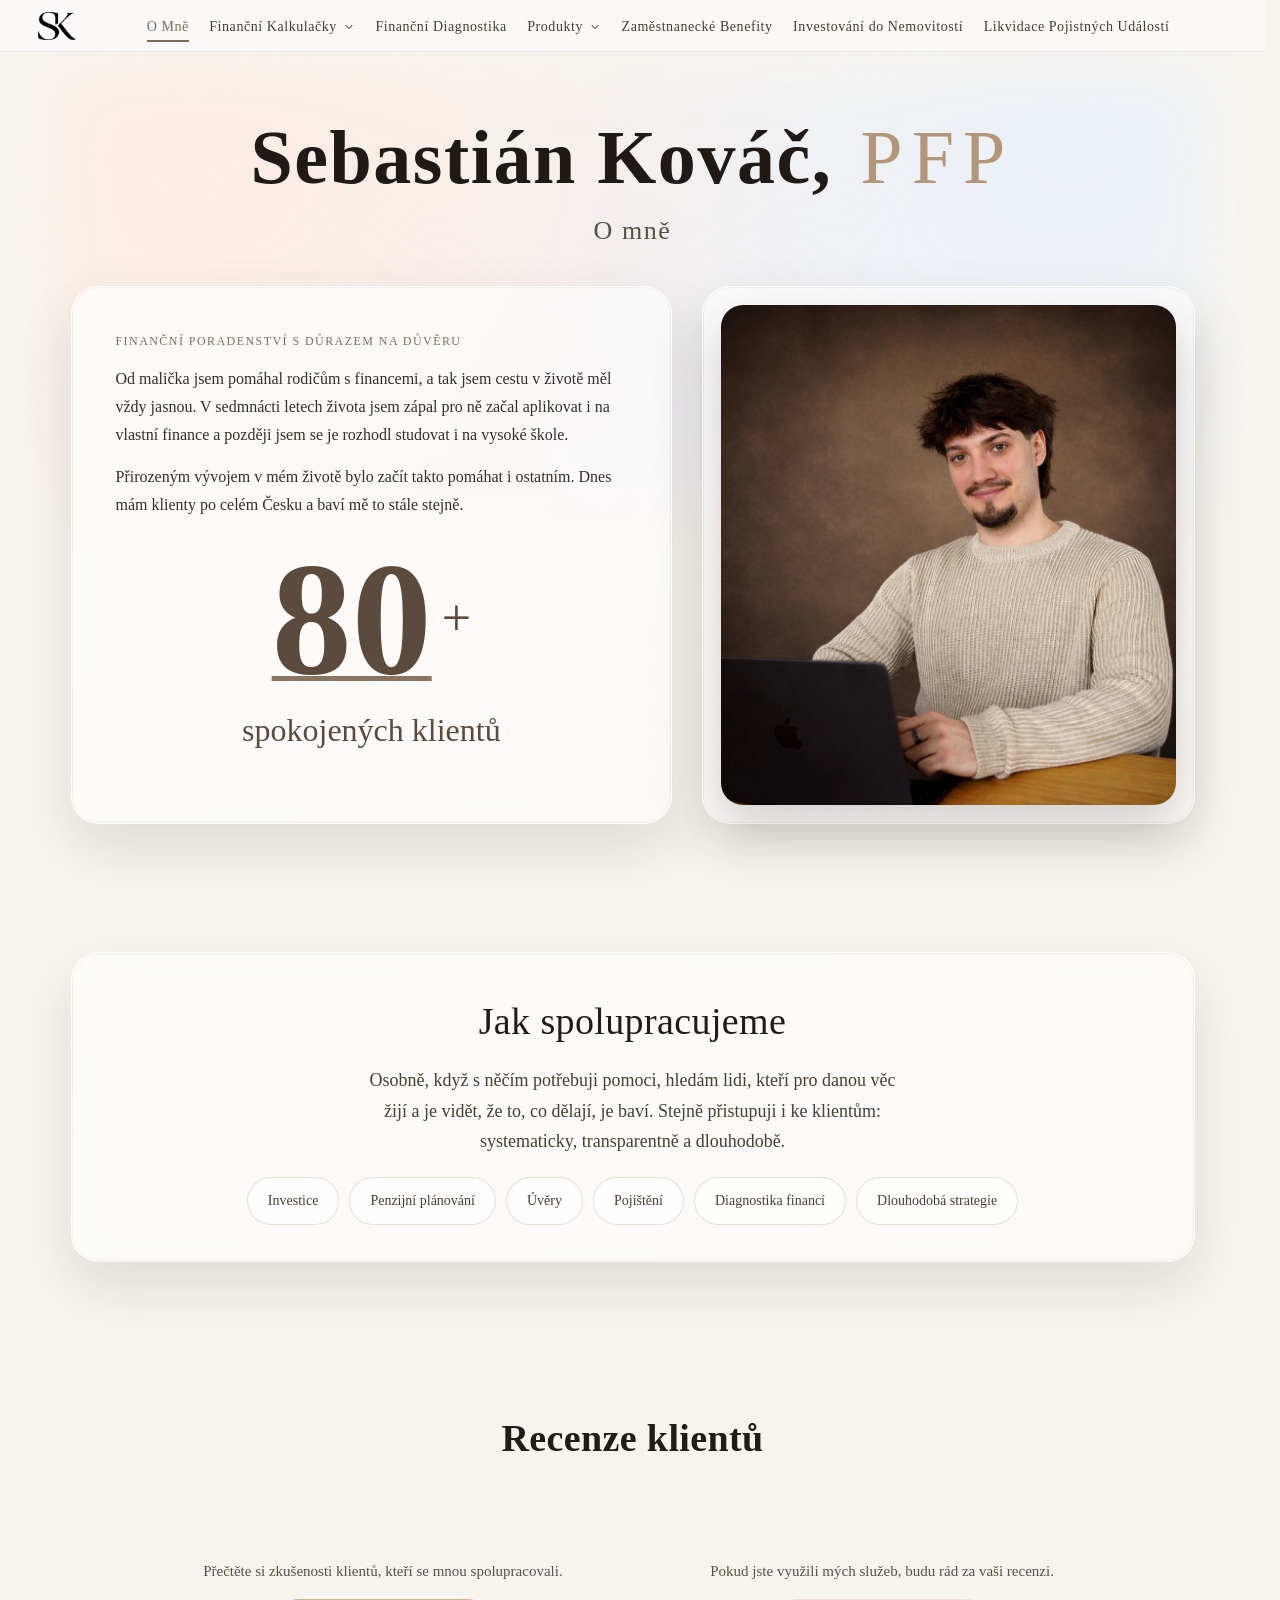
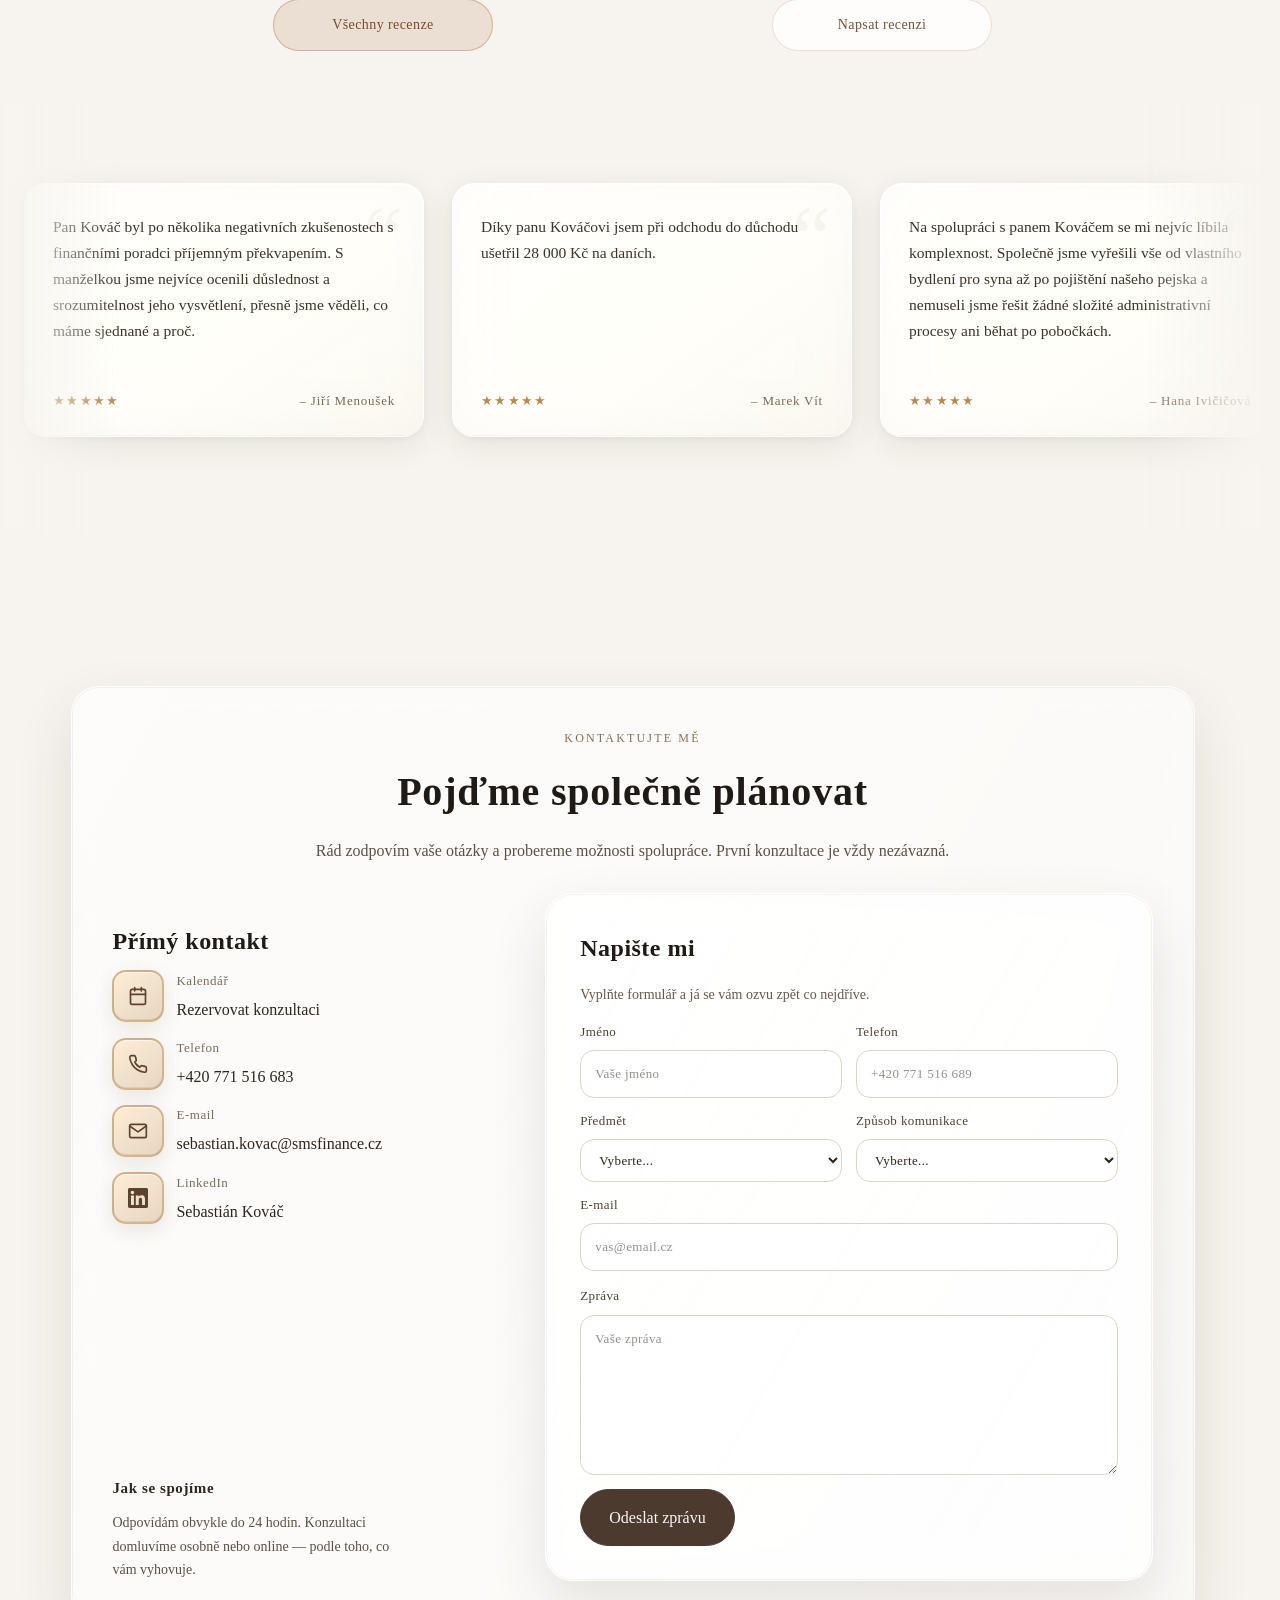
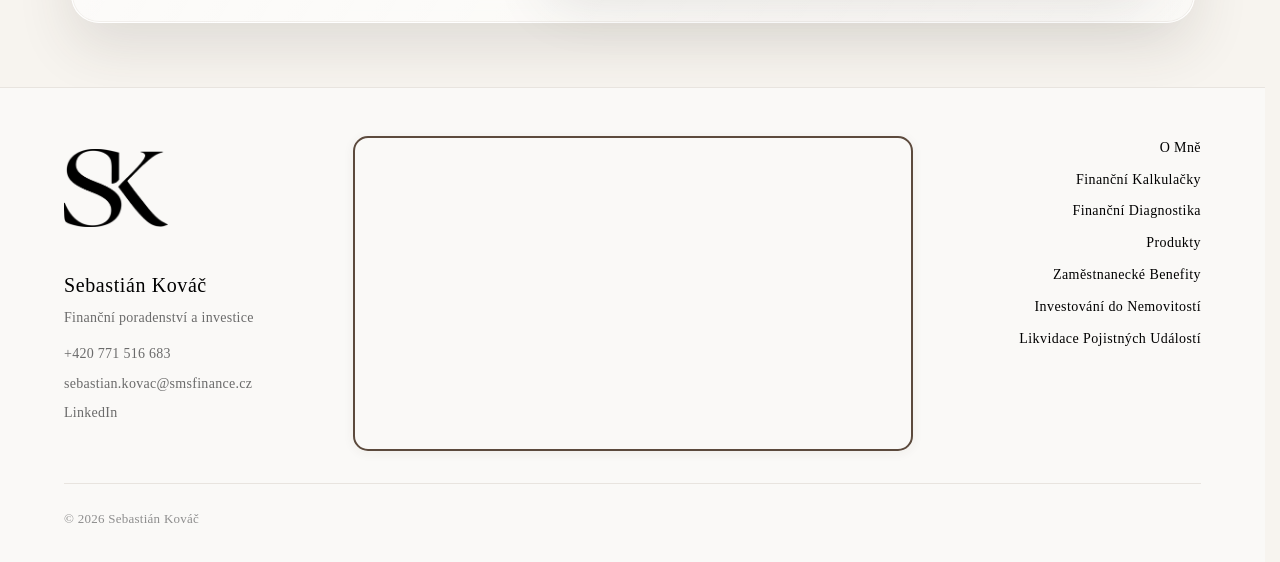
==== commit b31b1aec: "build 2026-05-05 11:28" ====
--- a/index.html
+++ b/index.html
@@ -3,15 +3,15 @@
       function gtag(){dataLayer.push(arguments);}
       gtag('js', new Date());
       gtag('config', 'G-MT7EY1N8GN');
-    </script><link rel="stylesheet" href="/_astro/BaseLayout.Dbq4_EDI.css">
-<link rel="stylesheet" href="/_astro/index@_@astro.D75x-8eP.css"></head> <body> <nav class="nav-embed" data-astro-cid-dmqpwcec> <a href="/" class="nav-logo" aria-label="Sebastián Kováč — Domů" data-astro-cid-dmqpwcec> <img src="/transpfavicon.png" alt="Sebastián Kováč" data-astro-cid-dmqpwcec> </a> <div class="nav-inner" data-astro-cid-dmqpwcec> <ul class="nav-links" data-astro-cid-dmqpwcec> <li data-astro-cid-dmqpwcec><a href="/" class="nav-link active" data-astro-cid-dmqpwcec>O Mně</a></li> <li class="nav-dropdown-wrap" data-astro-cid-dmqpwcec> <button type="button" class="nav-link nav-trigger" aria-haspopup="true" data-astro-cid-dmqpwcec> <span class="trigger-label" data-astro-cid-dmqpwcec>Finanční Kalkulačky</span> <span class="caret-wrap" aria-hidden="true" data-astro-cid-dmqpwcec> <svg class="caret" width="12" height="12" viewBox="0 0 24 24" fill="none" data-astro-cid-dmqpwcec> <path d="M6 9l6 6 6-6" stroke="currentColor" stroke-width="2.25" stroke-linecap="round" stroke-linejoin="round" data-astro-cid-dmqpwcec></path> </svg> </span> </button> <div class="nav-dropdown" data-astro-cid-dmqpwcec> <a href="/financne-kalkulacky/investicna-kalkulacka" class="nav-dropdown-link" data-astro-cid-dmqpwcec>Kalkulačka Investic</a> <a href="/financne-kalkulacky/kolik-investovat-mesicne" class="nav-dropdown-link" data-astro-cid-dmqpwcec>Měsíční Investice pro Cíl</a> <a href="/financne-kalkulacky/kalkulacka-pro-rentu" class="nav-dropdown-link" data-astro-cid-dmqpwcec>Renta</a> <a href="/financne-kalkulacky/kalkulacka-inflace" class="nav-dropdown-link" data-astro-cid-dmqpwcec>Kalkulačka Inflace</a> </div> </li> <li data-astro-cid-dmqpwcec><a href="/financni-diagnostika" class="nav-link" data-astro-cid-dmqpwcec>Finanční Diagnostika</a></li> <li class="nav-dropdown-wrap" data-astro-cid-dmqpwcec> <button type="button" class="nav-link nav-trigger" aria-haspopup="true" data-astro-cid-dmqpwcec> <span class="trigger-label" data-astro-cid-dmqpwcec>Produkty</span> <span class="caret-wrap" aria-hidden="true" data-astro-cid-dmqpwcec> <svg class="caret" width="12" height="12" viewBox="0 0 24 24" fill="none" data-astro-cid-dmqpwcec> <path d="M6 9l6 6 6-6" stroke="currentColor" stroke-width="2.25" stroke-linecap="round" stroke-linejoin="round" data-astro-cid-dmqpwcec></path> </svg> </span> </button> <div class="nav-dropdown" data-astro-cid-dmqpwcec> <a href="/produkty/investice" class="nav-dropdown-link" data-astro-cid-dmqpwcec>Investice</a> <a href="/produkty/penzijni-sporeni" class="nav-dropdown-link" data-astro-cid-dmqpwcec>Penzijní Spoření</a> <a href="/produkty/uvery" class="nav-dropdown-link" data-astro-cid-dmqpwcec>Úvěry</a> <a href="/produkty/pojisteni" class="nav-dropdown-link" data-astro-cid-dmqpwcec>Pojištění</a> </div> </li> <li data-astro-cid-dmqpwcec><a href="/zamestnanecke-benefity" class="nav-link" data-astro-cid-dmqpwcec>Zaměstnanecké Benefity</a></li> <li data-astro-cid-dmqpwcec><a href="/investovani-do-nemovitosti" class="nav-link" data-astro-cid-dmqpwcec>Investování do Nemovitostí</a></li> <li data-astro-cid-dmqpwcec><a href="/likvidace-pojistnych-udalosti" class="nav-link" data-astro-cid-dmqpwcec>Likvidace Pojistných Událostí</a></li> </ul> </div> <!-- Mobile center name — hidden on desktop --> <span class="nav-mobile-name" aria-hidden="true" data-astro-cid-dmqpwcec>Sebastián Kováč</span> <!-- Hamburger — mobile only --> <button class="nav-hamburger" id="navHamburger" aria-label="Otevřít menu" aria-expanded="false" aria-controls="mobOverlay" data-astro-cid-dmqpwcec> <span class="ham-bar" data-astro-cid-dmqpwcec></span> <span class="ham-bar" data-astro-cid-dmqpwcec></span> <span class="ham-bar" data-astro-cid-dmqpwcec></span> </button> </nav> <!-- ─── Mobile full-screen overlay ─── --> <div class="mob-overlay" id="mobOverlay" aria-hidden="true" role="dialog" aria-modal="true" aria-label="Hlavní navigace" data-astro-cid-dmqpwcec> <div class="mob-overlay-inner" data-astro-cid-dmqpwcec> <div class="mob-overlay-head" data-astro-cid-dmqpwcec> <a href="/" class="mob-logo" aria-label="Sebastián Kováč — Domů" data-astro-cid-dmqpwcec> <img src="/transpfavicon.png" alt="Sebastián Kováč" data-astro-cid-dmqpwcec> </a> <button class="mob-close" id="mobClose" aria-label="Zavřít menu" data-astro-cid-dmqpwcec> <svg width="20" height="20" viewBox="0 0 24 24" fill="none" data-astro-cid-dmqpwcec> <path d="M18 6L6 18M6 6l12 12" stroke="currentColor" stroke-width="2.2" stroke-linecap="round" data-astro-cid-dmqpwcec></path> </svg> </button> </div> <nav class="mob-nav" data-astro-cid-dmqpwcec> <ul class="mob-list" data-astro-cid-dmqpwcec> <li class="mob-item" style="--i:0" data-astro-cid-dmqpwcec> <a href="/" class="mob-link active" data-astro-cid-dmqpwcec>O Mně</a> </li> <li class="mob-item mob-has-sub" style="--i:1" data-astro-cid-dmqpwcec> <button class="mob-link mob-trigger" aria-expanded="false" data-astro-cid-dmqpwcec> <span data-astro-cid-dmqpwcec>Finanční Kalkulačky</span> <svg class="mob-caret" width="16" height="16" viewBox="0 0 24 24" fill="none" data-astro-cid-dmqpwcec> <path d="M6 9l6 6 6-6" stroke="currentColor" stroke-width="2" stroke-linecap="round" stroke-linejoin="round" data-astro-cid-dmqpwcec></path> </svg> </button> <div class="mob-sub" data-astro-cid-dmqpwcec> <ul data-astro-cid-dmqpwcec> <li data-astro-cid-dmqpwcec><a href="/financne-kalkulacky/investicna-kalkulacka" class="mob-sub-link" data-astro-cid-dmqpwcec>Kalkulačka Investic</a></li> <li data-astro-cid-dmqpwcec><a href="/financne-kalkulacky/kolik-investovat-mesicne" class="mob-sub-link" data-astro-cid-dmqpwcec>Měsíční Investice pro Cíl</a></li> <li data-astro-cid-dmqpwcec><a href="/financne-kalkulacky/kalkulacka-pro-rentu" class="mob-sub-link" data-astro-cid-dmqpwcec>Renta</a></li> <li data-astro-cid-dmqpwcec><a href="/financne-kalkulacky/kalkulacka-inflace" class="mob-sub-link" data-astro-cid-dmqpwcec>Kalkulačka Inflace</a></li> </ul> </div> </li> <li class="mob-item" style="--i:2" data-astro-cid-dmqpwcec> <a href="/financni-diagnostika" class="mob-link" data-astro-cid-dmqpwcec>Finanční Diagnostika</a> </li> <li class="mob-item mob-has-sub" style="--i:3" data-astro-cid-dmqpwcec> <button class="mob-link mob-trigger" aria-expanded="false" data-astro-cid-dmqpwcec> <span data-astro-cid-dmqpwcec>Produkty</span> <svg class="mob-caret" width="16" height="16" viewBox="0 0 24 24" fill="none" data-astro-cid-dmqpwcec> <path d="M6 9l6 6 6-6" stroke="currentColor" stroke-width="2" stroke-linecap="round" stroke-linejoin="round" data-astro-cid-dmqpwcec></path> </svg> </button> <div class="mob-sub" data-astro-cid-dmqpwcec> <ul data-astro-cid-dmqpwcec> <li data-astro-cid-dmqpwcec><a href="/produkty/investice" class="mob-sub-link" data-astro-cid-dmqpwcec>Investice</a></li> <li data-astro-cid-dmqpwcec><a href="/produkty/penzijni-sporeni" class="mob-sub-link" data-astro-cid-dmqpwcec>Penzijní Spoření</a></li> <li data-astro-cid-dmqpwcec><a href="/produkty/uvery" class="mob-sub-link" data-astro-cid-dmqpwcec>Úvěry</a></li> <li data-astro-cid-dmqpwcec><a href="/produkty/pojisteni" class="mob-sub-link" data-astro-cid-dmqpwcec>Pojištění</a></li> </ul> </div> </li> <li class="mob-item" style="--i:4" data-astro-cid-dmqpwcec> <a href="/zamestnanecke-benefity" class="mob-link" data-astro-cid-dmqpwcec>Zaměstnanecké Benefity</a> </li> <li class="mob-item" style="--i:5" data-astro-cid-dmqpwcec> <a href="/investovani-do-nemovitosti" class="mob-link" data-astro-cid-dmqpwcec>Investování do Nemovitostí</a> </li> <li class="mob-item" style="--i:6" data-astro-cid-dmqpwcec> <a href="/likvidace-pojistnych-udalosti" class="mob-link" data-astro-cid-dmqpwcec>Likvidace Pojistných Událostí</a> </li> </ul> </nav> <footer class="mob-footer" data-astro-cid-dmqpwcec> <a href="tel:+420771516683" class="mob-footer-link" data-astro-cid-dmqpwcec>+420 771 516 683</a> <span class="mob-footer-sep" aria-hidden="true" data-astro-cid-dmqpwcec>·</span> <a href="mailto:sebastian.kovac@smsfinance.cz" class="mob-footer-link" data-astro-cid-dmqpwcec>sebastian.kovac@smsfinance.cz</a> </footer> </div> </div>  <script type="module">(()=>{const s=document.getElementById("navHamburger"),t=document.getElementById("mobOverlay");if(!s||!t)return;const u='a[href],button:not([disabled]),input,textarea,select,[tabindex]:not([tabindex="-1"])';function a(){return Array.from(t.querySelectorAll(u))}function c(){t.setAttribute("aria-hidden","false"),s.setAttribute("aria-expanded","true"),s.classList.add("open"),document.body.style.overflow="hidden",setTimeout(()=>{a()[0]?.focus()},60)}function o(){t.setAttribute("aria-hidden","true"),s.setAttribute("aria-expanded","false"),s.classList.remove("open"),document.body.style.overflow="",s.focus()}s.addEventListener("click",()=>{t.getAttribute("aria-hidden")==="false"?o():c()}),document.getElementById("mobClose")?.addEventListener("click",o),document.addEventListener("keydown",e=>{if(t.getAttribute("aria-hidden")!=="false")return;if(e.key==="Escape"){o();return}if(e.key!=="Tab")return;const n=a();if(!n.length)return;const r=n[0],i=n[n.length-1];e.shiftKey?document.activeElement===r&&(e.preventDefault(),i.focus()):document.activeElement===i&&(e.preventDefault(),r.focus())}),t.querySelectorAll(".mob-trigger").forEach(e=>{e.addEventListener("click",()=>{const n=e.nextElementSibling;if(!n)return;const r=n.classList.contains("open");t.querySelectorAll(".mob-sub.open").forEach(i=>{i.classList.remove("open"),i.previousElementSibling?.setAttribute("aria-expanded","false")}),r||(n.classList.add("open"),e.setAttribute("aria-expanded","true"))})})})();</script> <main>  <section class="hero" data-astro-cid-j7pv25f6> <div class="wash" data-astro-cid-j7pv25f6></div> <div class="hero-title-block" data-astro-cid-j7pv25f6> <h1 class="hero-name" data-astro-cid-j7pv25f6>Sebastián Kováč,<span class="hero-pfp" data-astro-cid-j7pv25f6> PFP</span></h1> <p class="hero-subtitle" data-astro-cid-j7pv25f6>O mně</p> </div> <div class="hero-grid" data-astro-cid-j7pv25f6> <article class="glass hero-card reveal" data-astro-cid-j7pv25f6> <p class="eyebrow" data-astro-cid-j7pv25f6>Finanční poradenství s důrazem na důvěru</p> <p data-astro-cid-j7pv25f6>
+    </script><link rel="stylesheet" href="/_astro/BaseLayout.CBfCB7-Z.css">
+<link rel="stylesheet" href="/_astro/index@_@astro.Bo7BvB8e.css"></head> <body> <nav class="nav-embed" data-astro-cid-dmqpwcec> <a href="/" class="nav-logo" aria-label="Sebastián Kováč — Domů" data-astro-cid-dmqpwcec> <img src="/transpfavicon.png" alt="Sebastián Kováč" data-astro-cid-dmqpwcec> </a> <div class="nav-inner" data-astro-cid-dmqpwcec> <ul class="nav-links" data-astro-cid-dmqpwcec> <li data-astro-cid-dmqpwcec><a href="/" class="nav-link active" data-astro-cid-dmqpwcec>O Mně</a></li> <li class="nav-dropdown-wrap" data-astro-cid-dmqpwcec> <button type="button" class="nav-link nav-trigger" aria-haspopup="true" data-astro-cid-dmqpwcec> <span class="trigger-label" data-astro-cid-dmqpwcec>Finanční Kalkulačky</span> <span class="caret-wrap" aria-hidden="true" data-astro-cid-dmqpwcec> <svg class="caret" width="12" height="12" viewBox="0 0 24 24" fill="none" data-astro-cid-dmqpwcec> <path d="M6 9l6 6 6-6" stroke="currentColor" stroke-width="2.25" stroke-linecap="round" stroke-linejoin="round" data-astro-cid-dmqpwcec></path> </svg> </span> </button> <div class="nav-dropdown" data-astro-cid-dmqpwcec> <a href="/financne-kalkulacky/investicna-kalkulacka" class="nav-dropdown-link" data-astro-cid-dmqpwcec>Kalkulačka Investic</a> <a href="/financne-kalkulacky/kolik-investovat-mesicne" class="nav-dropdown-link" data-astro-cid-dmqpwcec>Měsíční Investice pro Cíl</a> <a href="/financne-kalkulacky/kalkulacka-pro-rentu" class="nav-dropdown-link" data-astro-cid-dmqpwcec>Renta</a> <a href="/financne-kalkulacky/kalkulacka-inflace" class="nav-dropdown-link" data-astro-cid-dmqpwcec>Kalkulačka Inflace</a> </div> </li> <li data-astro-cid-dmqpwcec><a href="/financni-diagnostika" class="nav-link" data-astro-cid-dmqpwcec>Finanční Diagnostika</a></li> <li class="nav-dropdown-wrap" data-astro-cid-dmqpwcec> <button type="button" class="nav-link nav-trigger" aria-haspopup="true" data-astro-cid-dmqpwcec> <span class="trigger-label" data-astro-cid-dmqpwcec>Produkty</span> <span class="caret-wrap" aria-hidden="true" data-astro-cid-dmqpwcec> <svg class="caret" width="12" height="12" viewBox="0 0 24 24" fill="none" data-astro-cid-dmqpwcec> <path d="M6 9l6 6 6-6" stroke="currentColor" stroke-width="2.25" stroke-linecap="round" stroke-linejoin="round" data-astro-cid-dmqpwcec></path> </svg> </span> </button> <div class="nav-dropdown" data-astro-cid-dmqpwcec> <a href="/produkty/investice" class="nav-dropdown-link" data-astro-cid-dmqpwcec>Investice</a> <a href="/produkty/penzijni-sporeni" class="nav-dropdown-link" data-astro-cid-dmqpwcec>Penzijní Spoření</a> <a href="/produkty/uvery" class="nav-dropdown-link" data-astro-cid-dmqpwcec>Úvěry</a> <a href="/produkty/pojisteni" class="nav-dropdown-link" data-astro-cid-dmqpwcec>Pojištění</a> </div> </li> <li data-astro-cid-dmqpwcec><a href="/zamestnanecke-benefity" class="nav-link" data-astro-cid-dmqpwcec>Zaměstnanecké Benefity</a></li> <li data-astro-cid-dmqpwcec><a href="/investovani-do-nemovitosti" class="nav-link" data-astro-cid-dmqpwcec>Investování do Nemovitostí</a></li> <li data-astro-cid-dmqpwcec><a href="/likvidace-pojistnych-udalosti" class="nav-link" data-astro-cid-dmqpwcec>Likvidace Pojistných Událostí</a></li> </ul> </div> <!-- Mobile center name — hidden on desktop --> <span class="nav-mobile-name" aria-hidden="true" data-astro-cid-dmqpwcec>Sebastián Kováč</span> <!-- Hamburger — mobile only --> <button class="nav-hamburger" id="navHamburger" aria-label="Otevřít menu" aria-expanded="false" aria-controls="mobOverlay" data-astro-cid-dmqpwcec> <span class="ham-bar" data-astro-cid-dmqpwcec></span> <span class="ham-bar" data-astro-cid-dmqpwcec></span> <span class="ham-bar" data-astro-cid-dmqpwcec></span> </button> </nav> <!-- ─── Mobile full-screen overlay ─── --> <div class="mob-overlay" id="mobOverlay" aria-hidden="true" role="dialog" aria-modal="true" aria-label="Hlavní navigace" data-astro-cid-dmqpwcec> <div class="mob-overlay-inner" data-astro-cid-dmqpwcec> <div class="mob-overlay-head" data-astro-cid-dmqpwcec> <a href="/" class="mob-logo" aria-label="Sebastián Kováč — Domů" data-astro-cid-dmqpwcec> <img src="/transpfavicon.png" alt="Sebastián Kováč" data-astro-cid-dmqpwcec> </a> <button class="mob-close" id="mobClose" aria-label="Zavřít menu" data-astro-cid-dmqpwcec> <svg width="20" height="20" viewBox="0 0 24 24" fill="none" data-astro-cid-dmqpwcec> <path d="M18 6L6 18M6 6l12 12" stroke="currentColor" stroke-width="2.2" stroke-linecap="round" data-astro-cid-dmqpwcec></path> </svg> </button> </div> <nav class="mob-nav" data-astro-cid-dmqpwcec> <ul class="mob-list" data-astro-cid-dmqpwcec> <li class="mob-item" style="--i:0" data-astro-cid-dmqpwcec> <a href="/" class="mob-link active" data-astro-cid-dmqpwcec>O Mně</a> </li> <li class="mob-item mob-has-sub" style="--i:1" data-astro-cid-dmqpwcec> <button class="mob-link mob-trigger" aria-expanded="false" data-astro-cid-dmqpwcec> <span data-astro-cid-dmqpwcec>Finanční Kalkulačky</span> <svg class="mob-caret" width="16" height="16" viewBox="0 0 24 24" fill="none" data-astro-cid-dmqpwcec> <path d="M6 9l6 6 6-6" stroke="currentColor" stroke-width="2" stroke-linecap="round" stroke-linejoin="round" data-astro-cid-dmqpwcec></path> </svg> </button> <div class="mob-sub" data-astro-cid-dmqpwcec> <ul data-astro-cid-dmqpwcec> <li data-astro-cid-dmqpwcec><a href="/financne-kalkulacky/investicna-kalkulacka" class="mob-sub-link" data-astro-cid-dmqpwcec>Kalkulačka Investic</a></li> <li data-astro-cid-dmqpwcec><a href="/financne-kalkulacky/kolik-investovat-mesicne" class="mob-sub-link" data-astro-cid-dmqpwcec>Měsíční Investice pro Cíl</a></li> <li data-astro-cid-dmqpwcec><a href="/financne-kalkulacky/kalkulacka-pro-rentu" class="mob-sub-link" data-astro-cid-dmqpwcec>Renta</a></li> <li data-astro-cid-dmqpwcec><a href="/financne-kalkulacky/kalkulacka-inflace" class="mob-sub-link" data-astro-cid-dmqpwcec>Kalkulačka Inflace</a></li> </ul> </div> </li> <li class="mob-item" style="--i:2" data-astro-cid-dmqpwcec> <a href="/financni-diagnostika" class="mob-link" data-astro-cid-dmqpwcec>Finanční Diagnostika</a> </li> <li class="mob-item mob-has-sub" style="--i:3" data-astro-cid-dmqpwcec> <button class="mob-link mob-trigger" aria-expanded="false" data-astro-cid-dmqpwcec> <span data-astro-cid-dmqpwcec>Produkty</span> <svg class="mob-caret" width="16" height="16" viewBox="0 0 24 24" fill="none" data-astro-cid-dmqpwcec> <path d="M6 9l6 6 6-6" stroke="currentColor" stroke-width="2" stroke-linecap="round" stroke-linejoin="round" data-astro-cid-dmqpwcec></path> </svg> </button> <div class="mob-sub" data-astro-cid-dmqpwcec> <ul data-astro-cid-dmqpwcec> <li data-astro-cid-dmqpwcec><a href="/produkty/investice" class="mob-sub-link" data-astro-cid-dmqpwcec>Investice</a></li> <li data-astro-cid-dmqpwcec><a href="/produkty/penzijni-sporeni" class="mob-sub-link" data-astro-cid-dmqpwcec>Penzijní Spoření</a></li> <li data-astro-cid-dmqpwcec><a href="/produkty/uvery" class="mob-sub-link" data-astro-cid-dmqpwcec>Úvěry</a></li> <li data-astro-cid-dmqpwcec><a href="/produkty/pojisteni" class="mob-sub-link" data-astro-cid-dmqpwcec>Pojištění</a></li> </ul> </div> </li> <li class="mob-item" style="--i:4" data-astro-cid-dmqpwcec> <a href="/zamestnanecke-benefity" class="mob-link" data-astro-cid-dmqpwcec>Zaměstnanecké Benefity</a> </li> <li class="mob-item" style="--i:5" data-astro-cid-dmqpwcec> <a href="/investovani-do-nemovitosti" class="mob-link" data-astro-cid-dmqpwcec>Investování do Nemovitostí</a> </li> <li class="mob-item" style="--i:6" data-astro-cid-dmqpwcec> <a href="/likvidace-pojistnych-udalosti" class="mob-link" data-astro-cid-dmqpwcec>Likvidace Pojistných Událostí</a> </li> </ul> </nav> <footer class="mob-footer" data-astro-cid-dmqpwcec> <a href="tel:+420771516683" class="mob-footer-link" data-astro-cid-dmqpwcec>+420 771 516 683</a> <span class="mob-footer-sep" aria-hidden="true" data-astro-cid-dmqpwcec>·</span> <a href="mailto:sebastian.kovac@smsfinance.cz" class="mob-footer-link" data-astro-cid-dmqpwcec>sebastian.kovac@smsfinance.cz</a> </footer> </div> </div>  <script type="module">(()=>{const s=document.getElementById("navHamburger"),t=document.getElementById("mobOverlay");if(!s||!t)return;const u='a[href],button:not([disabled]),input,textarea,select,[tabindex]:not([tabindex="-1"])';function a(){return Array.from(t.querySelectorAll(u))}function c(){t.setAttribute("aria-hidden","false"),s.setAttribute("aria-expanded","true"),s.classList.add("open"),document.body.style.overflow="hidden",setTimeout(()=>{a()[0]?.focus()},60)}function o(){t.setAttribute("aria-hidden","true"),s.setAttribute("aria-expanded","false"),s.classList.remove("open"),document.body.style.overflow="",s.focus()}s.addEventListener("click",()=>{t.getAttribute("aria-hidden")==="false"?o():c()}),document.getElementById("mobClose")?.addEventListener("click",o),document.addEventListener("keydown",e=>{if(t.getAttribute("aria-hidden")!=="false")return;if(e.key==="Escape"){o();return}if(e.key!=="Tab")return;const n=a();if(!n.length)return;const r=n[0],i=n[n.length-1];e.shiftKey?document.activeElement===r&&(e.preventDefault(),i.focus()):document.activeElement===i&&(e.preventDefault(),r.focus())}),t.querySelectorAll(".mob-trigger").forEach(e=>{e.addEventListener("click",()=>{const n=e.nextElementSibling;if(!n)return;const r=n.classList.contains("open");t.querySelectorAll(".mob-sub.open").forEach(i=>{i.classList.remove("open"),i.previousElementSibling?.setAttribute("aria-expanded","false")}),r||(n.classList.add("open"),e.setAttribute("aria-expanded","true"))})})})();</script> <main>  <section class="hero" data-astro-cid-j7pv25f6> <div class="wash" data-astro-cid-j7pv25f6></div> <div class="hero-title-block" data-astro-cid-j7pv25f6> <h1 class="hero-name" data-astro-cid-j7pv25f6>Sebastián Kováč,<span class="hero-pfp" data-astro-cid-j7pv25f6> PFP</span></h1> <p class="hero-subtitle" data-astro-cid-j7pv25f6>O mně</p> </div> <div class="hero-grid" data-astro-cid-j7pv25f6> <article class="glass hero-card reveal" data-astro-cid-j7pv25f6> <p class="eyebrow" data-astro-cid-j7pv25f6>Finanční poradenství s důrazem na důvěru</p> <p data-astro-cid-j7pv25f6>
 Od malička jsem pomáhal rodičům s financemi, a tak jsem cestu v životě měl vždy jasnou.
           V sedmnácti letech života jsem zápal pro ně začal aplikovat i na vlastní finance a později
           jsem se je rozhodl studovat i na vysoké škole.
 </p> <p data-astro-cid-j7pv25f6>
 Přirozeným vývojem v mém životě bylo začít takto pomáhat i ostatním. Dnes mám klienty po
           celém Česku a baví mě to stále stejně.
-</p> <div class="stat-row" data-astro-cid-j7pv25f6> <u id="clientCounter" data-target="80" data-astro-cid-j7pv25f6>0</u><span class="plus" data-astro-cid-j7pv25f6>+</span><p class="stat-label" data-astro-cid-j7pv25f6>spokojených klientů</p> </div> </article> <aside class="glass image-card reveal" data-astro-cid-j7pv25f6> <div class="image-wrap" id="tiltCard" data-astro-cid-j7pv25f6> <img src="/omne.png" alt="Sebastián Kováč" data-astro-cid-j7pv25f6> </div> </aside> </div> </section> <section class="services reveal" data-astro-cid-j7pv25f6> <div class="glass service-card" data-astro-cid-j7pv25f6> <h2 data-astro-cid-j7pv25f6>Jak spolupracujeme</h2> <p data-astro-cid-j7pv25f6>
+</p> <div class="stat-row" data-astro-cid-j7pv25f6> <div class="stat-number" data-astro-cid-j7pv25f6> <u id="clientCounter" data-target="80" data-astro-cid-j7pv25f6>0</u><span class="plus" data-astro-cid-j7pv25f6>+</span> </div> <p class="stat-label" data-astro-cid-j7pv25f6>spokojených klientů</p> </div> </article> <aside class="glass image-card reveal" data-astro-cid-j7pv25f6> <div class="image-wrap" id="tiltCard" data-astro-cid-j7pv25f6> <img src="/omne.png" alt="Sebastián Kováč" data-astro-cid-j7pv25f6> </div> </aside> </div> </section> <section class="services reveal" data-astro-cid-j7pv25f6> <div class="glass service-card" data-astro-cid-j7pv25f6> <h2 data-astro-cid-j7pv25f6>Jak spolupracujeme</h2> <p data-astro-cid-j7pv25f6>
 Osobně, když s něčím potřebuji pomoci, hledám lidi, kteří pro danou věc žijí a je vidět, že to,
         co dělají, je baví. Stejně přistupuji i ke klientům: systematicky, transparentně a dlouhodobě.
 </p> <div class="pill-grid" data-astro-cid-j7pv25f6> <a href="/produkty/investice" class="pill" data-astro-cid-j7pv25f6>Investice</a> <a href="/produkty/penzijni-sporeni" class="pill" data-astro-cid-j7pv25f6>Penzijní plánování</a> <a href="/produkty/uvery" class="pill" data-astro-cid-j7pv25f6>Úvěry</a> <a href="/produkty/pojisteni" class="pill" data-astro-cid-j7pv25f6>Pojištění</a> <a href="/financni-diagnostika" class="pill" data-astro-cid-j7pv25f6>Diagnostika financí</a> <a href="#kontakt" class="pill" data-astro-cid-j7pv25f6>Dlouhodobá strategie</a> </div> </div> </section> <section class="reviews reveal" aria-label="Recenze klientů" data-astro-cid-j7pv25f6> <div class="reviews-head" data-astro-cid-j7pv25f6> <h2 data-astro-cid-j7pv25f6>Recenze klientů</h2> </div> <div class="reviews-cta-wrap" data-astro-cid-j7pv25f6> <div class="reviews-cta-group" data-astro-cid-j7pv25f6> <div class="reviews-cta-item reviews-cta-item--left" data-astro-cid-j7pv25f6> <p class="reviews-cta-copy" data-astro-cid-j7pv25f6>Přečtěte si zkušenosti klientů, kteří se mnou spolupracovali.</p> <a href="/recenze#vsechny-recenze" class="reviews-cta reviews-cta--secondary" data-astro-cid-j7pv25f6>Všechny recenze</a> </div> <div class="reviews-cta-item reviews-cta-item--right" data-astro-cid-j7pv25f6> <p class="reviews-cta-copy" data-astro-cid-j7pv25f6>Pokud jste využili mých služeb, budu rád za vaši recenzi.</p> <a href="/recenze" class="reviews-cta" data-astro-cid-j7pv25f6>Napsat recenzi</a> </div> </div> </div> <div class="reviews-marquee" data-astro-cid-j7pv25f6> <div class="reviews-edge reviews-edge--left" aria-hidden="true" data-astro-cid-j7pv25f6></div> <div class="reviews-edge reviews-edge--right" aria-hidden="true" data-astro-cid-j7pv25f6></div> <div class="reviews-track" data-astro-cid-j7pv25f6> <article class="review-card" data-astro-cid-j7pv25f6><span class="review-deco" aria-hidden="true" data-astro-cid-j7pv25f6>&ldquo;</span><p data-astro-cid-j7pv25f6>Pan Kováč byl po několika negativních zkušenostech s finančními poradci příjemným překvapením. S manželkou jsme nejvíce ocenili důslednost a srozumitelnost jeho vysvětlení, přesně jsme věděli, co máme sjednané a proč.</p><footer class="review-footer" data-astro-cid-j7pv25f6><div class="stars" data-astro-cid-j7pv25f6>★★★★★</div><span class="reviewer" data-astro-cid-j7pv25f6>– Jiří Menoušek</span></footer></article> <article class="review-card" data-astro-cid-j7pv25f6><span class="review-deco" aria-hidden="true" data-astro-cid-j7pv25f6>&ldquo;</span><p data-astro-cid-j7pv25f6>Díky panu Kováčovi jsem při odchodu do důchodu ušetřil 28 000 Kč na daních.</p><footer class="review-footer" data-astro-cid-j7pv25f6><div class="stars" data-astro-cid-j7pv25f6>★★★★★</div><span class="reviewer" data-astro-cid-j7pv25f6>– Marek Vít</span></footer></article> <article class="review-card" data-astro-cid-j7pv25f6><span class="review-deco" aria-hidden="true" data-astro-cid-j7pv25f6>&ldquo;</span><p data-astro-cid-j7pv25f6>Na spolupráci s panem Kováčem se mi nejvíc líbila komplexnost. Společně jsme vyřešili vše od vlastního bydlení pro syna až po pojištění našeho pejska a nemuseli jsme řešit žádné složité administrativní procesy ani běhat po pobočkách.</p><footer class="review-footer" data-astro-cid-j7pv25f6><div class="stars" data-astro-cid-j7pv25f6>★★★★★</div><span class="reviewer" data-astro-cid-j7pv25f6>– Hana Ivičičová</span></footer></article> <article class="review-card" data-astro-cid-j7pv25f6><span class="review-deco" aria-hidden="true" data-astro-cid-j7pv25f6>&ldquo;</span><p data-astro-cid-j7pv25f6>S panem Kováčem investuji už roky a při nečekané události v rodině, kdy jsem potřebovala rychle vybrat peníze, jsem zjistila, že vše, na čem jsme se dohodli, je pravda a že je to seriózní člověk. Nejenže byly peníze na účtu do 2 dnů po zavolání, ale hlavně jich bylo podstatně více než při jednorázovém vkladu.</p><footer class="review-footer" data-astro-cid-j7pv25f6><div class="stars" data-astro-cid-j7pv25f6>★★★★★</div><span class="reviewer" data-astro-cid-j7pv25f6>– Veronika Knoflíčková</span></footer></article> <article class="review-card" data-astro-cid-j7pv25f6><span class="review-deco" aria-hidden="true" data-astro-cid-j7pv25f6>&ldquo;</span><p data-astro-cid-j7pv25f6>Seriózní jednání na úrovni. Problém s příspěvkem zaměstnavatele, který jsem měl, pan Kováč vyřešil rychle.</p><footer class="review-footer" data-astro-cid-j7pv25f6><div class="stars" data-astro-cid-j7pv25f6>★★★★★</div><span class="reviewer" data-astro-cid-j7pv25f6>– Antonín Novák</span></footer></article> <article class="review-card" data-astro-cid-j7pv25f6><span class="review-deco" aria-hidden="true" data-astro-cid-j7pv25f6>&ldquo;</span><p data-astro-cid-j7pv25f6>Pan Kováč nám pomohl aktualizovat pojištění, aniž by pojišťovna vyžadovala skoumání zdravotného stavu již nemocného manžela</p><footer class="review-footer" data-astro-cid-j7pv25f6><div class="stars" data-astro-cid-j7pv25f6>★★★★★</div><span class="reviewer" data-astro-cid-j7pv25f6>– Zdeněk Ferenčák</span></footer></article> <article class="review-card" data-astro-cid-j7pv25f6><span class="review-deco" aria-hidden="true" data-astro-cid-j7pv25f6>&ldquo;</span><p data-astro-cid-j7pv25f6>Pan Kováč byl po několika negativních zkušenostech s finančními poradci příjemným překvapením. S manželkou jsme nejvíce ocenili důslednost a srozumitelnost jeho vysvětlení, přesně jsme věděli, co máme sjednané a proč.</p><footer class="review-footer" data-astro-cid-j7pv25f6><div class="stars" data-astro-cid-j7pv25f6>★★★★★</div><span class="reviewer" data-astro-cid-j7pv25f6>– Jiří Menoušek</span></footer></article> <article class="review-card" data-astro-cid-j7pv25f6><span class="review-deco" aria-hidden="true" data-astro-cid-j7pv25f6>&ldquo;</span><p data-astro-cid-j7pv25f6>Díky panu Kováčovi jsem při odchodu do důchodu ušetřil 28 000 Kč na daních.</p><footer class="review-footer" data-astro-cid-j7pv25f6><div class="stars" data-astro-cid-j7pv25f6>★★★★★</div><span class="reviewer" data-astro-cid-j7pv25f6>– Marek Vít</span></footer></article> <article class="review-card" data-astro-cid-j7pv25f6><span class="review-deco" aria-hidden="true" data-astro-cid-j7pv25f6>&ldquo;</span><p data-astro-cid-j7pv25f6>Na spolupráci s panem Kováčem se mi nejvíc líbila komplexnost. Společně jsme vyřešili vše od vlastního bydlení pro syna až po pojištění našeho pejska a nemuseli jsme řešit žádné složité administrativní procesy ani běhat po pobočkách.</p><footer class="review-footer" data-astro-cid-j7pv25f6><div class="stars" data-astro-cid-j7pv25f6>★★★★★</div><span class="reviewer" data-astro-cid-j7pv25f6>– Hana Ivičičová</span></footer></article> <article class="review-card" data-astro-cid-j7pv25f6><span class="review-deco" aria-hidden="true" data-astro-cid-j7pv25f6>&ldquo;</span><p data-astro-cid-j7pv25f6>S panem Kováčem investuji už roky a při nečekané události v rodině, kdy jsem potřebovala rychle vybrat peníze, jsem zjistila, že vše, na čem jsme se dohodli, je pravda a že je to seriózní člověk. Nejenže byly peníze na účtu do 2 dnů po zavolání, ale hlavně jich bylo podstatně více než při jednorázovém vkladu.</p><footer class="review-footer" data-astro-cid-j7pv25f6><div class="stars" data-astro-cid-j7pv25f6>★★★★★</div><span class="reviewer" data-astro-cid-j7pv25f6>– Veronika Knoflíčková</span></footer></article> <article class="review-card" data-astro-cid-j7pv25f6><span class="review-deco" aria-hidden="true" data-astro-cid-j7pv25f6>&ldquo;</span><p data-astro-cid-j7pv25f6>Seriózní jednání na úrovni. Problém s příspěvkem zaměstnavatele, který jsem měl, pan Kováč vyřešil rychle.</p><footer class="review-footer" data-astro-cid-j7pv25f6><div class="stars" data-astro-cid-j7pv25f6>★★★★★</div><span class="reviewer" data-astro-cid-j7pv25f6>– Antonín Novák</span></footer></article> <article class="review-card" data-astro-cid-j7pv25f6><span class="review-deco" aria-hidden="true" data-astro-cid-j7pv25f6>&ldquo;</span><p data-astro-cid-j7pv25f6>Pan Kováč nám pomohl aktualizovat pojištění, aniž by pojišťovna vyžadovala skoumání zdravotného stavu již nemocného manžela</p><footer class="review-footer" data-astro-cid-j7pv25f6><div class="stars" data-astro-cid-j7pv25f6>★★★★★</div><span class="reviewer" data-astro-cid-j7pv25f6>– Zdeněk Ferenčák</span></footer></article> </div> </div> </section> <section class="contact reveal" id="kontakt" data-astro-cid-j7pv25f6> <div class="glass contact-shell" data-astro-cid-j7pv25f6> <div class="contact-header" data-astro-cid-j7pv25f6> <p class="contact-kicker" data-astro-cid-j7pv25f6>Kontaktujte mě</p> <h2 class="contact-title" data-astro-cid-j7pv25f6>Pojďme společně plánovat</h2> <p class="contact-sub" data-astro-cid-j7pv25f6>Rád zodpovím vaše otázky a probereme možnosti spolupráce. První konzultace je vždy nezávazná.</p> </div> <div class="contact-columns" data-astro-cid-j7pv25f6> <h3 class="contact-info-heading" data-astro-cid-j7pv25f6>Přímý kontakt</h3> <aside class="contact-info" data-astro-cid-j7pv25f6> <div class="contact-methods" data-astro-cid-j7pv25f6> <a class="contact-method" href="https://calendar.notion.so/meet/sebastinkov/724po329r" target="_blank" rel="noopener noreferrer" data-astro-cid-j7pv25f6> <span class="method-icon" aria-hidden="true" data-astro-cid-j7pv25f6> <svg width="20" height="20" viewBox="0 0 24 24" fill="none" stroke="currentColor" stroke-width="2" stroke-linecap="round" stroke-linejoin="round" data-astro-cid-j7pv25f6><rect x="3" y="4" width="18" height="18" rx="2" ry="2" data-astro-cid-j7pv25f6></rect><line x1="16" y1="2" x2="16" y2="6" data-astro-cid-j7pv25f6></line><line x1="8" y1="2" x2="8" y2="6" data-astro-cid-j7pv25f6></line><line x1="3" y1="10" x2="21" y2="10" data-astro-cid-j7pv25f6></line></svg> </span> <span class="method-text" data-astro-cid-j7pv25f6> <span class="method-label" data-astro-cid-j7pv25f6>Kalendář</span> <span class="method-value" data-astro-cid-j7pv25f6>Rezervovat konzultaci</span> </span> </a> <a class="contact-method" href="tel:+420771516683" data-astro-cid-j7pv25f6> <span class="method-icon" aria-hidden="true" data-astro-cid-j7pv25f6> <svg width="20" height="20" viewBox="0 0 24 24" fill="none" stroke="currentColor" stroke-width="2" stroke-linecap="round" stroke-linejoin="round" data-astro-cid-j7pv25f6><path d="M22 16.92v3a2 2 0 0 1-2.18 2 19.79 19.79 0 0 1-8.63-3.07 19.5 19.5 0 0 1-6-6 19.79 19.79 0 0 1-3.07-8.67A2 2 0 0 1 4.11 2h3a2 2 0 0 1 2 1.72 12.84 12.84 0 0 0 .7 2.81 2 2 0 0 1-.45 2.11L8.09 9.91a16 16 0 0 0 6 6l1.27-1.27a2 2 0 0 1 2.11-.45 12.84 12.84 0 0 0 2.81.7A2 2 0 0 1 22 16.92z" data-astro-cid-j7pv25f6></path></svg> </span> <span class="method-text" data-astro-cid-j7pv25f6> <span class="method-label" data-astro-cid-j7pv25f6>Telefon</span> <span class="method-value" data-astro-cid-j7pv25f6>+420 771 516 683</span> </span> </a> <a class="contact-method" href="mailto:sebastian.kovac@smsfinance.cz" data-astro-cid-j7pv25f6> <span class="method-icon" aria-hidden="true" data-astro-cid-j7pv25f6> <svg width="20" height="20" viewBox="0 0 24 24" fill="none" stroke="currentColor" stroke-width="2" stroke-linecap="round" stroke-linejoin="round" data-astro-cid-j7pv25f6><path d="M4 4h16c1.1 0 2 .9 2 2v12c0 1.1-.9 2-2 2H4c-1.1 0-2-.9-2-2V6c0-1.1.9-2 2-2z" data-astro-cid-j7pv25f6></path><polyline points="22,6 12,13 2,6" data-astro-cid-j7pv25f6></polyline></svg> </span> <span class="method-text" data-astro-cid-j7pv25f6> <span class="method-label" data-astro-cid-j7pv25f6>E-mail</span> <span class="method-value" data-astro-cid-j7pv25f6>sebastian.kovac@smsfinance.cz</span> </span> </a> <a class="contact-method" href="https://www.linkedin.com/in/sebasti%C3%A1n-kov%C3%A1%C4%8D-pfp" target="_blank" rel="noopener noreferrer" data-astro-cid-j7pv25f6> <span class="method-icon" aria-hidden="true" data-astro-cid-j7pv25f6> <svg width="20" height="20" viewBox="0 0 24 24" fill="currentColor" aria-hidden="true" data-astro-cid-j7pv25f6><path d="M20.447 20.452h-3.554v-5.569c0-1.328-.027-3.037-1.852-3.037-1.853 0-2.136 1.445-2.136 2.939v5.667H9.351V9h3.414v1.561h.046c.477-.9 1.637-1.85 3.37-1.85 3.601 0 4.267 2.37 4.267 5.455v6.286zM5.337 7.433c-1.144 0-2.063-.926-2.063-2.065 0-1.138.92-2.063 2.063-2.063 1.14 0 2.064.925 2.064 2.063 0 1.139-.925 2.065-2.064 2.065zm1.782 13.019H3.555V9h3.564v11.452zM22.225 0H1.771C.792 0 0 .774 0 1.729v20.542C0 23.227.792 24 1.771 24h20.451C23.2 24 24 23.227 24 22.271V1.729C24 .774 23.2 0 22.222 0h.003z" data-astro-cid-j7pv25f6></path></svg> </span> <span class="method-text" data-astro-cid-j7pv25f6> <span class="method-label" data-astro-cid-j7pv25f6>LinkedIn</span> <span class="method-value" data-astro-cid-j7pv25f6>Sebastián Kováč</span> </span> </a> </div> <div class="contact-aside-note" data-astro-cid-j7pv25f6> <h4 data-astro-cid-j7pv25f6>Jak se spojíme</h4> <p data-astro-cid-j7pv25f6>
--- a/_astro/BaseLayout.CBfCB7-Z.css
+++ b/_astro/BaseLayout.CBfCB7-Z.css
@@ -0,0 +1 @@
+:root{--bg: #f8f6f3;--text: #2b2b2b;--accent: #5c4a3d;--muted-border: #e8e4df}*{box-sizing:border-box}html,body{margin:0;padding:0}html{scrollbar-gutter:stable}body{background:var(--bg);color:var(--text);font-family:Times New Roman,Times,serif;line-height:1.7}a{color:inherit}main{min-height:60vh}@layer properties{@supports (((-webkit-hyphens:none)) and (not (margin-trim:inline))) or ((-moz-orient:inline) and (not (color:rgb(from red r g b)))){*,:before,:after,::backdrop{--tw-rotate-x:initial;--tw-rotate-y:initial;--tw-rotate-z:initial;--tw-skew-x:initial;--tw-skew-y:initial;--tw-space-y-reverse:0;--tw-border-style:solid;--tw-font-weight:initial;--tw-tracking:initial;--tw-ordinal:initial;--tw-slashed-zero:initial;--tw-numeric-figure:initial;--tw-numeric-spacing:initial;--tw-numeric-fraction:initial;--tw-shadow:0 0 #0000;--tw-shadow-color:initial;--tw-shadow-alpha:100%;--tw-inset-shadow:0 0 #0000;--tw-inset-shadow-color:initial;--tw-inset-shadow-alpha:100%;--tw-ring-color:initial;--tw-ring-shadow:0 0 #0000;--tw-inset-ring-color:initial;--tw-inset-ring-shadow:0 0 #0000;--tw-ring-inset:initial;--tw-ring-offset-width:0px;--tw-ring-offset-color:#fff;--tw-ring-offset-shadow:0 0 #0000;--tw-outline-style:solid;--tw-blur:initial;--tw-brightness:initial;--tw-contrast:initial;--tw-grayscale:initial;--tw-hue-rotate:initial;--tw-invert:initial;--tw-opacity:initial;--tw-saturate:initial;--tw-sepia:initial;--tw-drop-shadow:initial;--tw-drop-shadow-color:initial;--tw-drop-shadow-alpha:100%;--tw-drop-shadow-size:initial;--tw-backdrop-blur:initial;--tw-backdrop-brightness:initial;--tw-backdrop-contrast:initial;--tw-backdrop-grayscale:initial;--tw-backdrop-hue-rotate:initial;--tw-backdrop-invert:initial;--tw-backdrop-opacity:initial;--tw-backdrop-saturate:initial;--tw-backdrop-sepia:initial;--tw-duration:initial;--tw-ease:initial}}}@layer theme{:root,:host{--font-sans:ui-sans-serif, system-ui, sans-serif, "Apple Color Emoji", "Segoe UI Emoji", "Segoe UI Symbol", "Noto Color Emoji";--font-mono:ui-monospace, SFMono-Regular, Menlo, Monaco, Consolas, "Liberation Mono", "Courier New", monospace;--color-white:#fff;--spacing:.25rem;--container-xs:20rem;--font-weight-medium:500;--font-weight-semibold:600;--font-weight-bold:700;--tracking-tight:-.025em;--tracking-wide:.025em;--tracking-widest:.1em;--radius-md:.375rem;--radius-lg:.5rem;--radius-xl:.75rem;--radius-2xl:1rem;--radius-3xl:1.5rem;--ease-in:cubic-bezier(.4, 0, 1, 1);--ease-out:cubic-bezier(0, 0, .2, 1);--ease-in-out:cubic-bezier(.4, 0, .2, 1);--blur-xl:24px;--default-transition-duration:.15s;--default-transition-timing-function:cubic-bezier(.4, 0, .2, 1);--default-font-family:var(--font-sans);--default-mono-font-family:var(--font-mono)}}@layer base{*,:after,:before,::backdrop{box-sizing:border-box;border:0 solid;margin:0;padding:0}::file-selector-button{box-sizing:border-box;border:0 solid;margin:0;padding:0}html,:host{-webkit-text-size-adjust:100%;tab-size:4;line-height:1.5;font-family:var(--default-font-family,ui-sans-serif, system-ui, sans-serif, "Apple Color Emoji", "Segoe UI Emoji", "Segoe UI Symbol", "Noto Color Emoji");font-feature-settings:var(--default-font-feature-settings,normal);font-variation-settings:var(--default-font-variation-settings,normal);-webkit-tap-highlight-color:transparent}hr{height:0;color:inherit;border-top-width:1px}abbr:where([title]){-webkit-text-decoration:underline dotted;text-decoration:underline dotted}h1,h2,h3,h4,h5,h6{font-size:inherit;font-weight:inherit}a{color:inherit;-webkit-text-decoration:inherit;text-decoration:inherit}b,strong{font-weight:bolder}code,kbd,samp,pre{font-family:var(--default-mono-font-family,ui-monospace, SFMono-Regular, Menlo, Monaco, Consolas, "Liberation Mono", "Courier New", monospace);font-feature-settings:var(--default-mono-font-feature-settings,normal);font-variation-settings:var(--default-mono-font-variation-settings,normal);font-size:1em}small{font-size:80%}sub,sup{vertical-align:baseline;font-size:75%;line-height:0;position:relative}sub{bottom:-.25em}sup{top:-.5em}table{text-indent:0;border-color:inherit;border-collapse:collapse}:-moz-focusring{outline:auto}progress{vertical-align:baseline}summary{display:list-item}ol,ul,menu{list-style:none}img,svg,video,canvas,audio,iframe,embed,object{vertical-align:middle;display:block}img,video{max-width:100%;height:auto}button,input,select,optgroup,textarea{font:inherit;font-feature-settings:inherit;font-variation-settings:inherit;letter-spacing:inherit;color:inherit;opacity:1;background-color:#0000;border-radius:0}::file-selector-button{font:inherit;font-feature-settings:inherit;font-variation-settings:inherit;letter-spacing:inherit;color:inherit;opacity:1;background-color:#0000;border-radius:0}:where(select:is([multiple],[size])) optgroup{font-weight:bolder}:where(select:is([multiple],[size])) optgroup option{padding-inline-start:20px}::file-selector-button{margin-inline-end:4px}::placeholder{opacity:1}@supports (not ((-webkit-appearance:-apple-pay-button))) or (contain-intrinsic-size:1px){::placeholder{color:currentColor}@supports (color:color-mix(in lab,red,red)){::placeholder{color:color-mix(in oklab,currentcolor 50%,transparent)}}}textarea{resize:vertical}::-webkit-search-decoration{-webkit-appearance:none}::-webkit-date-and-time-value{min-height:1lh;text-align:inherit}::-webkit-datetime-edit{display:inline-flex}::-webkit-datetime-edit-fields-wrapper{padding:0}::-webkit-datetime-edit{padding-block:0}::-webkit-datetime-edit-year-field{padding-block:0}::-webkit-datetime-edit-month-field{padding-block:0}::-webkit-datetime-edit-day-field{padding-block:0}::-webkit-datetime-edit-hour-field{padding-block:0}::-webkit-datetime-edit-minute-field{padding-block:0}::-webkit-datetime-edit-second-field{padding-block:0}::-webkit-datetime-edit-millisecond-field{padding-block:0}::-webkit-datetime-edit-meridiem-field{padding-block:0}::-webkit-calendar-picker-indicator{line-height:1}:-moz-ui-invalid{box-shadow:none}button,input:where([type=button],[type=reset],[type=submit]){appearance:button}::file-selector-button{appearance:button}::-webkit-inner-spin-button{height:auto}::-webkit-outer-spin-button{height:auto}[hidden]:where(:not([hidden=until-found])){display:none!important}}@layer components;@layer utilities{.\@container,.\[container-type\:inline-size\]{container-type:inline-size}.collapse{visibility:collapse}.invisible{visibility:hidden}.visible{visibility:visible}.absolute{position:absolute}.fixed{position:fixed}.static{position:static}.sticky{position:sticky}.start{inset-inline-start:var(--spacing)}.end{inset-inline-end:var(--spacing)}.container{width:100%}@media(min-width:40rem){.container{max-width:40rem}}@media(min-width:48rem){.container{max-width:48rem}}@media(min-width:64rem){.container{max-width:64rem}}@media(min-width:80rem){.container{max-width:80rem}}@media(min-width:96rem){.container{max-width:96rem}}.mx-auto{margin-inline:auto}.mt-0\.5{margin-top:calc(var(--spacing) * .5)}.mt-1{margin-top:calc(var(--spacing) * 1)}.mt-2{margin-top:calc(var(--spacing) * 2)}.mt-3{margin-top:calc(var(--spacing) * 3)}.mt-4{margin-top:calc(var(--spacing) * 4)}.mt-auto{margin-top:auto}.mb-0\.5{margin-bottom:calc(var(--spacing) * .5)}.mb-1{margin-bottom:calc(var(--spacing) * 1)}.mb-2{margin-bottom:calc(var(--spacing) * 2)}.mb-5{margin-bottom:calc(var(--spacing) * 5)}.mb-6{margin-bottom:calc(var(--spacing) * 6)}.ml-2{margin-left:calc(var(--spacing) * 2)}.block{display:block}.flex{display:flex}.grid{display:grid}.hidden{display:none}.inline{display:inline}.table{display:table}.h-2\.5{height:calc(var(--spacing) * 2.5)}.h-5{height:calc(var(--spacing) * 5)}.w-2\.5{width:calc(var(--spacing) * 2.5)}.w-5{width:calc(var(--spacing) * 5)}.w-14{width:calc(var(--spacing) * 14)}.w-24{width:calc(var(--spacing) * 24)}.w-32{width:calc(var(--spacing) * 32)}.w-full{width:100%}.max-w-\[280px\]{max-width:280px}.max-w-\[300px\]{max-width:300px}.max-w-full{max-width:100%}.min-w-0{min-width:calc(var(--spacing) * 0)}.flex-shrink{flex-shrink:1}.flex-shrink-0{flex-shrink:0}.shrink{flex-shrink:1}.grow{flex-grow:1}.transform{transform:var(--tw-rotate-x,) var(--tw-rotate-y,) var(--tw-rotate-z,) var(--tw-skew-x,) var(--tw-skew-y,)}.resize{resize:both}.grid-cols-2{grid-template-columns:repeat(2,minmax(0,1fr))}.flex-col{flex-direction:column}.flex-wrap{flex-wrap:wrap}.items-center{align-items:center}.items-stretch{align-items:stretch}.justify-between{justify-content:space-between}.justify-end{justify-content:flex-end}.gap-1\.5{gap:calc(var(--spacing) * 1.5)}.gap-2{gap:calc(var(--spacing) * 2)}.gap-2\.5{gap:calc(var(--spacing) * 2.5)}.gap-3{gap:calc(var(--spacing) * 3)}.gap-4{gap:calc(var(--spacing) * 4)}.gap-5{gap:calc(var(--spacing) * 5)}.gap-6{gap:calc(var(--spacing) * 6)}:where(.space-y-1\.5>:not(:last-child)){--tw-space-y-reverse:0;margin-block-start:calc(calc(var(--spacing) * 1.5) * var(--tw-space-y-reverse));margin-block-end:calc(calc(var(--spacing) * 1.5) * calc(1 - var(--tw-space-y-reverse)))}:where(.space-y-2\.5>:not(:last-child)){--tw-space-y-reverse:0;margin-block-start:calc(calc(var(--spacing) * 2.5) * var(--tw-space-y-reverse));margin-block-end:calc(calc(var(--spacing) * 2.5) * calc(1 - var(--tw-space-y-reverse)))}:where(.space-y-3>:not(:last-child)){--tw-space-y-reverse:0;margin-block-start:calc(calc(var(--spacing) * 3) * var(--tw-space-y-reverse));margin-block-end:calc(calc(var(--spacing) * 3) * calc(1 - var(--tw-space-y-reverse)))}:where(.space-y-5>:not(:last-child)){--tw-space-y-reverse:0;margin-block-start:calc(calc(var(--spacing) * 5) * var(--tw-space-y-reverse));margin-block-end:calc(calc(var(--spacing) * 5) * calc(1 - var(--tw-space-y-reverse)))}:where(.space-y-6>:not(:last-child)){--tw-space-y-reverse:0;margin-block-start:calc(calc(var(--spacing) * 6) * var(--tw-space-y-reverse));margin-block-end:calc(calc(var(--spacing) * 6) * calc(1 - var(--tw-space-y-reverse)))}.overflow-hidden{overflow:hidden}.rounded{border-radius:.25rem}.rounded-2xl{border-radius:var(--radius-2xl)}.rounded-3xl{border-radius:var(--radius-3xl)}.rounded-\[3px\]{border-radius:3px}.rounded-\[4px\]{border-radius:4px}.rounded-xl{border-radius:var(--radius-xl)}.border{border-style:var(--tw-border-style);border-width:1px}.border-t{border-top-style:var(--tw-border-style);border-top-width:1px}.border-\[\#d4bfae\]\/60{border-color:#d4bfae99}.border-\[\#d4bfae\]\/80{border-color:#d4bfaecc}.border-\[\#e0cfc0\]\/50{border-color:#e0cfc080}.bg-transparent{background-color:#0000}.bg-white\/60{background-color:#fff9}@supports (color:color-mix(in lab,red,red)){.bg-white\/60{background-color:color-mix(in oklab,var(--color-white) 60%,transparent)}}.bg-white\/90{background-color:#ffffffe6}@supports (color:color-mix(in lab,red,red)){.bg-white\/90{background-color:color-mix(in oklab,var(--color-white) 90%,transparent)}}.p-5{padding:calc(var(--spacing) * 5)}.px-3{padding-inline:calc(var(--spacing) * 3)}.px-4{padding-inline:calc(var(--spacing) * 4)}.py-0\.5{padding-block:calc(var(--spacing) * .5)}.py-2{padding-block:calc(var(--spacing) * 2)}.py-3{padding-block:calc(var(--spacing) * 3)}.pt-3{padding-top:calc(var(--spacing) * 3)}.pt-4{padding-top:calc(var(--spacing) * 4)}.text-right{text-align:right}.text-\[10px\]{font-size:10px}.text-\[11px\]{font-size:11px}.text-\[12px\]{font-size:12px}.text-\[13px\]{font-size:13px}.text-\[14px\]{font-size:14px}.text-\[15px\]{font-size:15px}.text-\[16px\]{font-size:16px}.text-\[22px\]{font-size:22px}.text-\[clamp\(12px\,4\.3cqi\,14px\)\]{font-size:clamp(12px,4.3cqi,14px)}.text-\[clamp\(13px\,4\.4cqi\,15px\)\]{font-size:clamp(13px,4.4cqi,15px)}.text-\[clamp\(14px\,4\.8cqi\,17px\)\]{font-size:clamp(14px,4.8cqi,17px)}.text-\[clamp\(15px\,5\.2cqi\,18px\)\]{font-size:clamp(15px,5.2cqi,18px)}.text-\[clamp\(15px\,5\.2cqi\,19px\)\]{font-size:clamp(15px,5.2cqi,19px)}.text-\[clamp\(26px\,8cqi\,32px\)\]{font-size:clamp(26px,8cqi,32px)}.text-\[clamp\(26px\,8cqi\,36px\)\]{font-size:clamp(26px,8cqi,36px)}.text-\[clamp\(28px\,11cqi\,44px\)\]{font-size:clamp(28px,11cqi,44px)}.text-\[clamp\(28px\,12cqi\,52px\)\]{font-size:clamp(28px,12cqi,52px)}.font-bold{--tw-font-weight:var(--font-weight-bold);font-weight:var(--font-weight-bold)}.font-medium{--tw-font-weight:var(--font-weight-medium);font-weight:var(--font-weight-medium)}.font-semibold{--tw-font-weight:var(--font-weight-semibold);font-weight:var(--font-weight-semibold)}.tracking-\[0\.2em\]{--tw-tracking:.2em;letter-spacing:.2em}.tracking-\[0\.22em\]{--tw-tracking:.22em;letter-spacing:.22em}.tracking-tight{--tw-tracking:var(--tracking-tight);letter-spacing:var(--tracking-tight)}.tracking-wide{--tw-tracking:var(--tracking-wide);letter-spacing:var(--tracking-wide)}.tracking-widest{--tw-tracking:var(--tracking-widest);letter-spacing:var(--tracking-widest)}.text-wrap{text-wrap:wrap}.break-words{overflow-wrap:break-word}.whitespace-nowrap{white-space:nowrap}.text-\[\#2c1810\]{color:#2c1810}.text-\[\#6b8f3c\]{color:#6b8f3c}.text-\[\#7a9c3c\]{color:#7a9c3c}.text-\[\#8a6a5a\]{color:#8a6a5a}.text-\[\#9c6b3c\]{color:#9c6b3c}.text-\[\#b09080\]{color:#b09080}.text-\[\#c4a898\]{color:#c4a898}.uppercase{text-transform:uppercase}.tabular-nums{--tw-numeric-spacing:tabular-nums;font-variant-numeric:var(--tw-ordinal,) var(--tw-slashed-zero,) var(--tw-numeric-figure,) var(--tw-numeric-spacing,) var(--tw-numeric-fraction,)}.underline{text-decoration-line:underline}.shadow{--tw-shadow:0 1px 3px 0 var(--tw-shadow-color,#0000001a), 0 1px 2px -1px var(--tw-shadow-color,#0000001a);box-shadow:var(--tw-inset-shadow),var(--tw-inset-ring-shadow),var(--tw-ring-offset-shadow),var(--tw-ring-shadow),var(--tw-shadow)}.shadow-2xl{--tw-shadow:0 25px 50px -12px var(--tw-shadow-color,#00000040);box-shadow:var(--tw-inset-shadow),var(--tw-inset-ring-shadow),var(--tw-ring-offset-shadow),var(--tw-ring-shadow),var(--tw-shadow)}.shadow-sm{--tw-shadow:0 1px 3px 0 var(--tw-shadow-color,#0000001a), 0 1px 2px -1px var(--tw-shadow-color,#0000001a);box-shadow:var(--tw-inset-shadow),var(--tw-inset-ring-shadow),var(--tw-ring-offset-shadow),var(--tw-ring-shadow),var(--tw-shadow)}.ring{--tw-ring-shadow:var(--tw-ring-inset,) 0 0 0 calc(1px + var(--tw-ring-offset-width)) var(--tw-ring-color,currentcolor);box-shadow:var(--tw-inset-shadow),var(--tw-inset-ring-shadow),var(--tw-ring-offset-shadow),var(--tw-ring-shadow),var(--tw-shadow)}.outline{outline-style:var(--tw-outline-style);outline-width:1px}.blur{--tw-blur:blur(8px);filter:var(--tw-blur,) var(--tw-brightness,) var(--tw-contrast,) var(--tw-grayscale,) var(--tw-hue-rotate,) var(--tw-invert,) var(--tw-saturate,) var(--tw-sepia,) var(--tw-drop-shadow,)}.filter{filter:var(--tw-blur,) var(--tw-brightness,) var(--tw-contrast,) var(--tw-grayscale,) var(--tw-hue-rotate,) var(--tw-invert,) var(--tw-saturate,) var(--tw-sepia,) var(--tw-drop-shadow,)}.backdrop-blur-xl{--tw-backdrop-blur:blur(var(--blur-xl));-webkit-backdrop-filter:var(--tw-backdrop-blur,) var(--tw-backdrop-brightness,) var(--tw-backdrop-contrast,) var(--tw-backdrop-grayscale,) var(--tw-backdrop-hue-rotate,) var(--tw-backdrop-invert,) var(--tw-backdrop-opacity,) var(--tw-backdrop-saturate,) var(--tw-backdrop-sepia,);backdrop-filter:var(--tw-backdrop-blur,) var(--tw-backdrop-brightness,) var(--tw-backdrop-contrast,) var(--tw-backdrop-grayscale,) var(--tw-backdrop-hue-rotate,) var(--tw-backdrop-invert,) var(--tw-backdrop-opacity,) var(--tw-backdrop-saturate,) var(--tw-backdrop-sepia,)}.backdrop-filter{-webkit-backdrop-filter:var(--tw-backdrop-blur,) var(--tw-backdrop-brightness,) var(--tw-backdrop-contrast,) var(--tw-backdrop-grayscale,) var(--tw-backdrop-hue-rotate,) var(--tw-backdrop-invert,) var(--tw-backdrop-opacity,) var(--tw-backdrop-saturate,) var(--tw-backdrop-sepia,);backdrop-filter:var(--tw-backdrop-blur,) var(--tw-backdrop-brightness,) var(--tw-backdrop-contrast,) var(--tw-backdrop-grayscale,) var(--tw-backdrop-hue-rotate,) var(--tw-backdrop-invert,) var(--tw-backdrop-opacity,) var(--tw-backdrop-saturate,) var(--tw-backdrop-sepia,)}.transition{transition-property:color,background-color,border-color,outline-color,text-decoration-color,fill,stroke,--tw-gradient-from,--tw-gradient-via,--tw-gradient-to,opacity,box-shadow,transform,translate,scale,rotate,filter,-webkit-backdrop-filter,backdrop-filter,display,content-visibility,overlay,pointer-events;transition-timing-function:var(--tw-ease,var(--default-transition-timing-function));transition-duration:var(--tw-duration,var(--default-transition-duration))}.transition-all{transition-property:all;transition-timing-function:var(--tw-ease,var(--default-transition-timing-function));transition-duration:var(--tw-duration,var(--default-transition-duration))}.delay-1{transition-delay:1ms}.delay-2{transition-delay:2ms}.delay-3{transition-delay:3ms}.delay-4{transition-delay:4ms}.delay-5{transition-delay:5ms}.duration-300{--tw-duration:.3s;transition-duration:.3s}.ease-in{--tw-ease:var(--ease-in);transition-timing-function:var(--ease-in)}.ease-in-out{--tw-ease:var(--ease-in-out);transition-timing-function:var(--ease-in-out)}.ease-out{--tw-ease:var(--ease-out);transition-timing-function:var(--ease-out)}.outline-none{--tw-outline-style:none;outline-style:none}@media(min-width:380px){.min-\[380px\]\:text-\[26px\]{font-size:26px}}@media(min-width:40rem){.sm\:w-32{width:calc(var(--spacing) * 32)}.sm\:w-auto{width:auto}.sm\:max-w-xs{max-width:var(--container-xs)}.sm\:flex-1{flex:1}.sm\:flex-shrink-0{flex-shrink:0}.sm\:flex-row{flex-direction:row}.sm\:items-center{align-items:center}.sm\:justify-between{justify-content:space-between}.sm\:gap-4{gap:calc(var(--spacing) * 4)}.sm\:p-8{padding:calc(var(--spacing) * 8)}.sm\:text-\[24px\]{font-size:24px}.sm\:text-\[30px\]{font-size:30px}}@media(min-width:64rem){.lg\:grid-cols-\[minmax\(0\,1fr\)_minmax\(280px\,420px\)\]{grid-template-columns:minmax(0,1fr) minmax(280px,420px)}}}@property --tw-rotate-x{syntax:"*";inherits:false}@property --tw-rotate-y{syntax:"*";inherits:false}@property --tw-rotate-z{syntax:"*";inherits:false}@property --tw-skew-x{syntax:"*";inherits:false}@property --tw-skew-y{syntax:"*";inherits:false}@property --tw-space-y-reverse{syntax:"*";inherits:false;initial-value:0}@property --tw-border-style{syntax:"*";inherits:false;initial-value:solid}@property --tw-font-weight{syntax:"*";inherits:false}@property --tw-tracking{syntax:"*";inherits:false}@property --tw-ordinal{syntax:"*";inherits:false}@property --tw-slashed-zero{syntax:"*";inherits:false}@property --tw-numeric-figure{syntax:"*";inherits:false}@property --tw-numeric-spacing{syntax:"*";inherits:false}@property --tw-numeric-fraction{syntax:"*";inherits:false}@property --tw-shadow{syntax:"*";inherits:false;initial-value:0 0 #0000}@property --tw-shadow-color{syntax:"*";inherits:false}@property --tw-shadow-alpha{syntax:"<percentage>";inherits:false;initial-value:100%}@property --tw-inset-shadow{syntax:"*";inherits:false;initial-value:0 0 #0000}@property --tw-inset-shadow-color{syntax:"*";inherits:false}@property --tw-inset-shadow-alpha{syntax:"<percentage>";inherits:false;initial-value:100%}@property --tw-ring-color{syntax:"*";inherits:false}@property --tw-ring-shadow{syntax:"*";inherits:false;initial-value:0 0 #0000}@property --tw-inset-ring-color{syntax:"*";inherits:false}@property --tw-inset-ring-shadow{syntax:"*";inherits:false;initial-value:0 0 #0000}@property --tw-ring-inset{syntax:"*";inherits:false}@property --tw-ring-offset-width{syntax:"<length>";inherits:false;initial-value:0}@property --tw-ring-offset-color{syntax:"*";inherits:false;initial-value:#fff}@property --tw-ring-offset-shadow{syntax:"*";inherits:false;initial-value:0 0 #0000}@property --tw-outline-style{syntax:"*";inherits:false;initial-value:solid}@property --tw-blur{syntax:"*";inherits:false}@property --tw-brightness{syntax:"*";inherits:false}@property --tw-contrast{syntax:"*";inherits:false}@property --tw-grayscale{syntax:"*";inherits:false}@property --tw-hue-rotate{syntax:"*";inherits:false}@property --tw-invert{syntax:"*";inherits:false}@property --tw-opacity{syntax:"*";inherits:false}@property --tw-saturate{syntax:"*";inherits:false}@property --tw-sepia{syntax:"*";inherits:false}@property --tw-drop-shadow{syntax:"*";inherits:false}@property --tw-drop-shadow-color{syntax:"*";inherits:false}@property --tw-drop-shadow-alpha{syntax:"<percentage>";inherits:false;initial-value:100%}@property --tw-drop-shadow-size{syntax:"*";inherits:false}@property --tw-backdrop-blur{syntax:"*";inherits:false}@property --tw-backdrop-brightness{syntax:"*";inherits:false}@property --tw-backdrop-contrast{syntax:"*";inherits:false}@property --tw-backdrop-grayscale{syntax:"*";inherits:false}@property --tw-backdrop-hue-rotate{syntax:"*";inherits:false}@property --tw-backdrop-invert{syntax:"*";inherits:false}@property --tw-backdrop-opacity{syntax:"*";inherits:false}@property --tw-backdrop-saturate{syntax:"*";inherits:false}@property --tw-backdrop-sepia{syntax:"*";inherits:false}@property --tw-duration{syntax:"*";inherits:false}@property --tw-ease{syntax:"*";inherits:false}.nav-embed[data-astro-cid-dmqpwcec]{background:#faf9f7;border-bottom:1px solid #e8e4df;padding:0 clamp(16px,3vw,40px);font-family:Times New Roman,Times,serif;position:relative;z-index:1000;height:72px;display:flex;align-items:center;flex-shrink:0;box-sizing:border-box}.nav-inner[data-astro-cid-dmqpwcec]{max-width:1200px;margin:0 auto;width:100%;padding-left:clamp(28px,4vw,52px);box-sizing:border-box}@media(min-width:1470px){.nav-inner[data-astro-cid-dmqpwcec]{max-width:1920px}}.nav-logo[data-astro-cid-dmqpwcec]{position:absolute;left:clamp(16px,3vw,40px);top:50%;transform:translateY(-50%);display:block;line-height:0;flex-shrink:0;z-index:2}.nav-logo[data-astro-cid-dmqpwcec] img[data-astro-cid-dmqpwcec]{height:28px;width:auto;display:block}.nav-links[data-astro-cid-dmqpwcec]{display:flex;flex-wrap:nowrap;align-items:center;justify-content:center;gap:clamp(16px,2.2vw,40px);margin:0;padding:0;list-style:none;white-space:nowrap}.nav-embed[data-astro-cid-dmqpwcec] .nav-links[data-astro-cid-dmqpwcec] li[data-astro-cid-dmqpwcec]{white-space:nowrap;justify-self:center}.nav-embed[data-astro-cid-dmqpwcec] .nav-link[data-astro-cid-dmqpwcec]{font-size:15px;font-weight:500;color:#4a3d31;text-decoration:none;letter-spacing:.04em;transition:color .2s ease;display:inline-block;position:relative}.nav-embed[data-astro-cid-dmqpwcec] .nav-link[data-astro-cid-dmqpwcec]:hover,.nav-embed[data-astro-cid-dmqpwcec] .nav-link[data-astro-cid-dmqpwcec].active{color:#7d6b5a}.nav-embed[data-astro-cid-dmqpwcec] .nav-link[data-astro-cid-dmqpwcec]:after{content:"";position:absolute;bottom:-3px;left:0;width:100%;transform:scaleX(0);transform-origin:left center;height:1.5px;background:#7d6b5a;transition:transform .3s ease}.nav-embed[data-astro-cid-dmqpwcec] .nav-link[data-astro-cid-dmqpwcec]:hover:after,.nav-embed[data-astro-cid-dmqpwcec] .nav-link[data-astro-cid-dmqpwcec].active:after{transform:scaleX(1)}.nav-embed[data-astro-cid-dmqpwcec] .nav-trigger[data-astro-cid-dmqpwcec] .trigger-label[data-astro-cid-dmqpwcec]{display:inline;font-size:15px;font-weight:500;letter-spacing:.04em}.nav-embed[data-astro-cid-dmqpwcec] .nav-trigger[data-astro-cid-dmqpwcec]{cursor:pointer;display:inline-flex;align-items:center;gap:6px;line-height:1.2;background:none;border:none;padding:0;font:inherit}.nav-embed[data-astro-cid-dmqpwcec] .caret-wrap[data-astro-cid-dmqpwcec]{display:inline-flex;align-items:center;justify-content:center;flex:0 0 auto;width:12px;height:12px;color:#7d6b5a;pointer-events:none}.nav-embed[data-astro-cid-dmqpwcec] .caret[data-astro-cid-dmqpwcec]{display:block;width:12px;height:12px;transform:rotate(0);transform-origin:50% 50%;transition:transform .2s ease;opacity:.95}.nav-embed[data-astro-cid-dmqpwcec] .nav-dropdown-wrap[data-astro-cid-dmqpwcec]{position:relative;padding-bottom:12px;margin-bottom:-12px}.nav-embed[data-astro-cid-dmqpwcec] .nav-dropdown-wrap[data-astro-cid-dmqpwcec]:after{content:"";position:absolute;left:0;right:0;top:100%;height:14px}.nav-embed[data-astro-cid-dmqpwcec] .nav-dropdown[data-astro-cid-dmqpwcec]{position:absolute;top:100%;left:50%;transform:translate(-50%) translateY(-10px) scale(.98);transform-origin:top center;min-width:200px;padding:10px 0;background:#f8f6f3;border:1px solid #e8e4df;border-radius:6px;box-shadow:0 8px 32px #3d2c2914;opacity:0;visibility:hidden;pointer-events:none;transition:opacity .28s cubic-bezier(.22,1,.36,1),transform .28s cubic-bezier(.22,1,.36,1),visibility .28s;z-index:1001}.nav-embed[data-astro-cid-dmqpwcec] .nav-dropdown-wrap[data-astro-cid-dmqpwcec]:hover .nav-dropdown[data-astro-cid-dmqpwcec],.nav-embed[data-astro-cid-dmqpwcec] .nav-dropdown-wrap[data-astro-cid-dmqpwcec]:focus-within .nav-dropdown[data-astro-cid-dmqpwcec]{opacity:1;visibility:visible;pointer-events:auto;transform:translate(-50%) translateY(0) scale(1)}.nav-embed[data-astro-cid-dmqpwcec] .nav-dropdown-wrap[data-astro-cid-dmqpwcec]:hover .caret[data-astro-cid-dmqpwcec],.nav-embed[data-astro-cid-dmqpwcec] .nav-dropdown-wrap[data-astro-cid-dmqpwcec]:focus-within .caret[data-astro-cid-dmqpwcec]{transform:rotate(180deg);opacity:1}.nav-embed[data-astro-cid-dmqpwcec] .nav-dropdown-link[data-astro-cid-dmqpwcec]{display:block;padding:10px 16px;font-size:14px;font-weight:500;color:#2b1e14;text-decoration:none;letter-spacing:.03em;transition:background .2s ease,color .2s ease;white-space:nowrap}.nav-embed[data-astro-cid-dmqpwcec] .nav-dropdown-link[data-astro-cid-dmqpwcec]:hover{background:#f8f6f3;color:#7d6b5a}.nav-hamburger[data-astro-cid-dmqpwcec]{display:none}@media(min-width:1025px)and (max-width:1699px){.nav-embed[data-astro-cid-dmqpwcec]{height:auto;padding-top:12px;padding-bottom:12px;align-items:center}.nav-logo[data-astro-cid-dmqpwcec]{top:50%;transform:translateY(-50%)}.nav-links[data-astro-cid-dmqpwcec]{flex-wrap:wrap;justify-content:center;column-gap:clamp(12px,1.6vw,26px);row-gap:10px}.nav-embed[data-astro-cid-dmqpwcec] .nav-link[data-astro-cid-dmqpwcec],.nav-embed[data-astro-cid-dmqpwcec] .nav-trigger[data-astro-cid-dmqpwcec] .trigger-label[data-astro-cid-dmqpwcec]{font-size:14px}}.nav-mobile-name[data-astro-cid-dmqpwcec]{display:none}@media(max-width:1024px){.nav-inner[data-astro-cid-dmqpwcec]{display:none}.nav-logo[data-astro-cid-dmqpwcec]{width:44px;height:44px;left:12px;display:flex;align-items:center;justify-content:center;border-radius:12px}.nav-logo[data-astro-cid-dmqpwcec] img[data-astro-cid-dmqpwcec]{height:26px}.nav-mobile-name[data-astro-cid-dmqpwcec]{display:block;position:absolute;left:50%;top:50%;transform:translate(-50%,-50%);font-family:Times New Roman,Times,serif;max-width:calc(100% - 144px);font-size:clamp(17px,4.8vw,20px);font-weight:500;letter-spacing:.06em;color:#2b1e14;white-space:nowrap;overflow:hidden;text-overflow:ellipsis;pointer-events:none}.nav-hamburger[data-astro-cid-dmqpwcec]{display:flex;flex-direction:column;justify-content:center;align-items:center;gap:5px;position:absolute;right:12px;top:50%;transform:translateY(-50%);width:44px;height:44px;background:none;border:none;cursor:pointer;padding:8px;z-index:1002;border-radius:8px;transition:background .2s ease}.nav-hamburger[data-astro-cid-dmqpwcec]:hover{background:#7d6b5a14}.ham-bar[data-astro-cid-dmqpwcec]{display:block;width:22px;height:1.5px;background:#4a3728;border-radius:2px;transition:transform .35s cubic-bezier(.22,1,.36,1),opacity .2s ease,width .3s ease;transform-origin:center}.nav-hamburger[data-astro-cid-dmqpwcec].open .ham-bar[data-astro-cid-dmqpwcec]:nth-child(1){transform:translateY(6.5px) rotate(45deg)}.nav-hamburger[data-astro-cid-dmqpwcec].open .ham-bar[data-astro-cid-dmqpwcec]:nth-child(2){opacity:0;width:0}.nav-hamburger[data-astro-cid-dmqpwcec].open .ham-bar[data-astro-cid-dmqpwcec]:nth-child(3){transform:translateY(-6.5px) rotate(-45deg)}}.mob-overlay[data-astro-cid-dmqpwcec]{position:fixed;inset:0;z-index:9990;visibility:hidden;pointer-events:none}.mob-overlay[data-astro-cid-dmqpwcec][aria-hidden=false]{visibility:visible;pointer-events:auto}.mob-overlay-inner[data-astro-cid-dmqpwcec]{position:absolute;inset:0;background:#f7f4ef;background-image:radial-gradient(ellipse at 5% 0%,rgba(180,140,100,.12) 0%,transparent 55%),radial-gradient(ellipse at 95% 100%,rgba(140,110,80,.08) 0%,transparent 50%);display:flex;flex-direction:column;overflow-y:auto;overflow-x:hidden;transform:translate(100%);transition:transform .48s cubic-bezier(.22,1,.36,1);box-shadow:-20px 0 60px #3c28141f}.mob-overlay[data-astro-cid-dmqpwcec][aria-hidden=false] .mob-overlay-inner[data-astro-cid-dmqpwcec]{transform:translate(0)}.mob-overlay-head[data-astro-cid-dmqpwcec]{display:flex;align-items:center;justify-content:space-between;padding:0 clamp(20px,5vw,36px);height:72px;flex-shrink:0;border-bottom:1px solid rgba(232,228,223,.6)}.mob-logo[data-astro-cid-dmqpwcec] img[data-astro-cid-dmqpwcec]{height:28px;width:auto;display:block}.mob-close[data-astro-cid-dmqpwcec]{display:flex;align-items:center;justify-content:center;width:44px;height:44px;background:none;border:none;border-radius:8px;cursor:pointer;color:#4a3728;transition:background .2s ease,color .2s ease}.mob-close[data-astro-cid-dmqpwcec]:hover{background:#7d6b5a1a;color:#2b1e14}.mob-nav[data-astro-cid-dmqpwcec]{flex:1;padding:clamp(16px,4vw,28px) clamp(20px,5vw,36px) 0}.mob-list[data-astro-cid-dmqpwcec]{list-style:none;margin:0;padding:0}.mob-item[data-astro-cid-dmqpwcec]{border-bottom:1px solid rgba(232,228,223,.7)}.mob-item[data-astro-cid-dmqpwcec]:last-child{border-bottom:none}.mob-overlay[data-astro-cid-dmqpwcec][aria-hidden=false] .mob-item[data-astro-cid-dmqpwcec]{animation:mobItemIn .4s cubic-bezier(.22,1,.36,1) both;animation-delay:calc(var(--i, 0) * 45ms + .12s)}@keyframes mobItemIn{0%{opacity:0;transform:translate(18px)}to{opacity:1;transform:translate(0)}}.mob-link[data-astro-cid-dmqpwcec]{display:flex;align-items:center;justify-content:space-between;width:100%;padding:18px 16px;font-family:Times New Roman,Times,serif;font-size:clamp(17px,4.5vw,22px);font-weight:500;color:#2b1e14;text-decoration:none;letter-spacing:.03em;background:none;border:none;cursor:pointer;text-align:left;transition:color .2s ease}.mob-link[data-astro-cid-dmqpwcec]:hover,.mob-link[data-astro-cid-dmqpwcec].active{color:#7d6b5a}.mob-link[data-astro-cid-dmqpwcec].active:after{content:""}.mob-trigger[data-astro-cid-dmqpwcec]{gap:8px}.mob-caret[data-astro-cid-dmqpwcec]{flex-shrink:0;color:#9a8070;transition:transform .3s cubic-bezier(.22,1,.36,1),color .2s ease}.mob-trigger[data-astro-cid-dmqpwcec][aria-expanded=true] .mob-caret[data-astro-cid-dmqpwcec]{transform:rotate(180deg);color:#7d6b5a}.mob-sub[data-astro-cid-dmqpwcec]{margin:0;padding:0;display:grid;grid-template-rows:0fr;transition:grid-template-rows .38s cubic-bezier(.22,1,.36,1)}.mob-sub[data-astro-cid-dmqpwcec]>ul[data-astro-cid-dmqpwcec]{list-style:none;margin:0;padding:0;overflow:hidden;min-height:0}.mob-sub[data-astro-cid-dmqpwcec].open{grid-template-rows:1fr}.mob-sub-link[data-astro-cid-dmqpwcec]{display:block;padding:13px 0 13px 16px;font-family:Times New Roman,Times,serif;font-size:clamp(14px,3.8vw,17px);color:#5a4535;text-decoration:none;letter-spacing:.03em;border-left:1.5px solid #ddd3c8;transition:color .2s ease,border-color .2s ease;margin-bottom:2px}.mob-sub-link[data-astro-cid-dmqpwcec]:last-child{margin-bottom:12px}.mob-sub-link[data-astro-cid-dmqpwcec]:hover{color:#7d6b5a;border-left-color:#7d6b5a}.mob-footer[data-astro-cid-dmqpwcec]{display:flex;align-items:center;flex-wrap:wrap;gap:6px 12px;padding:clamp(16px,4vw,24px) clamp(20px,5vw,36px);border-top:1px solid rgba(232,228,223,.7);margin-top:8px}.mob-footer-link[data-astro-cid-dmqpwcec]{font-family:Times New Roman,Times,serif;font-size:13px;color:#9a8070;text-decoration:none;letter-spacing:.04em;min-height:44px;display:inline-flex;align-items:center;transition:color .2s ease}.mob-footer-link[data-astro-cid-dmqpwcec]:hover{color:#4a3728}.mob-footer-sep[data-astro-cid-dmqpwcec]{color:#ccc0b0;font-size:13px}@media(min-width:768px)and (max-width:1024px){.mob-overlay[data-astro-cid-dmqpwcec],.mob-overlay[data-astro-cid-dmqpwcec][aria-hidden=false]{background:#2c181059}.mob-overlay-inner[data-astro-cid-dmqpwcec]{position:absolute;inset:0 0 0 auto;width:min(420px,80vw);box-shadow:-24px 0 64px #3c28142e}.mob-link[data-astro-cid-dmqpwcec]{font-size:18px}}@media(min-width:1025px){.mob-overlay[data-astro-cid-dmqpwcec]{display:none}}@media(max-width:640px){.nav-embed[data-astro-cid-dmqpwcec]{height:68px;padding-inline:12px}.mob-overlay-head[data-astro-cid-dmqpwcec]{padding-inline:16px;height:68px}.mob-nav[data-astro-cid-dmqpwcec]{padding:14px 16px 0}.mob-link[data-astro-cid-dmqpwcec]{padding:16px 12px;font-size:clamp(16px,5vw,19px)}.mob-sub-link[data-astro-cid-dmqpwcec]{padding-left:12px;font-size:15px}.mob-footer[data-astro-cid-dmqpwcec]{padding:14px 16px 18px;gap:2px 10px}}footer[data-astro-cid-sz7xmlte].footer-embed{background:#faf9f7;border-top:1px solid #e8e4df;padding:48px clamp(24px,5vw,64px) 32px;font-family:Times New Roman,Times,serif;position:relative;z-index:2}footer[data-astro-cid-sz7xmlte].footer-embed .footer-inner[data-astro-cid-sz7xmlte]{max-width:1600px;margin:0 auto}footer[data-astro-cid-sz7xmlte].footer-embed .footer-row[data-astro-cid-sz7xmlte]{display:grid;grid-template-columns:1fr minmax(min(560px,100%),auto) 1fr;align-items:start;gap:48px 56px;margin-bottom:32px}footer[data-astro-cid-sz7xmlte].footer-embed .footer-main[data-astro-cid-sz7xmlte]{min-width:0;justify-self:start}footer[data-astro-cid-sz7xmlte].footer-embed .footer-map-wrap[data-astro-cid-sz7xmlte]{display:flex;justify-content:center;align-items:start;min-width:min(560px,100%);justify-self:center}footer[data-astro-cid-sz7xmlte].footer-embed .footer-map-wrap[data-astro-cid-sz7xmlte] iframe[data-astro-cid-sz7xmlte]{width:100%;aspect-ratio:16 / 9;height:auto;min-width:0;display:block;border-radius:15px;border:2px solid #5c4a3d;box-shadow:0 2px 12px #3d2c290f}footer[data-astro-cid-sz7xmlte].footer-embed .footer-logo-link[data-astro-cid-sz7xmlte]{display:inline-block;margin-bottom:20px;transition:opacity .25s ease}footer[data-astro-cid-sz7xmlte].footer-embed .footer-logo-link[data-astro-cid-sz7xmlte]:hover{opacity:.8}footer[data-astro-cid-sz7xmlte].footer-embed .footer-logo[data-astro-cid-sz7xmlte]{display:block;width:104px;height:104px;object-fit:contain}footer[data-astro-cid-sz7xmlte].footer-embed .footer-name[data-astro-cid-sz7xmlte]{font-size:20px;font-weight:500;color:#000;letter-spacing:.03em;margin-bottom:4px}footer[data-astro-cid-sz7xmlte].footer-embed .footer-tagline[data-astro-cid-sz7xmlte]{font-size:14px;color:#6b6b6b;letter-spacing:.02em}footer[data-astro-cid-sz7xmlte].footer-embed .footer-contact[data-astro-cid-sz7xmlte]{margin-top:12px;display:flex;flex-direction:column;gap:6px}footer[data-astro-cid-sz7xmlte].footer-embed .footer-contact-link[data-astro-cid-sz7xmlte]{font-size:14px;color:#6b6b6b;text-decoration:none;letter-spacing:.02em;display:inline-flex;align-items:center;transition:color .25s ease}footer[data-astro-cid-sz7xmlte].footer-embed .footer-contact-link[data-astro-cid-sz7xmlte]:hover{color:#7d6b5a}footer[data-astro-cid-sz7xmlte].footer-embed .footer-links[data-astro-cid-sz7xmlte]{display:flex;flex-direction:column;align-items:flex-end;gap:8px;text-align:right;justify-self:end}@media(min-width:993px){footer[data-astro-cid-sz7xmlte].footer-embed .footer-row[data-astro-cid-sz7xmlte]{grid-template-areas:"main map links"}footer[data-astro-cid-sz7xmlte].footer-embed .footer-main[data-astro-cid-sz7xmlte]{grid-area:main}footer[data-astro-cid-sz7xmlte].footer-embed .footer-map-wrap[data-astro-cid-sz7xmlte]{grid-area:map}footer[data-astro-cid-sz7xmlte].footer-embed .footer-links[data-astro-cid-sz7xmlte]{grid-area:links}}footer[data-astro-cid-sz7xmlte].footer-embed .footer-link[data-astro-cid-sz7xmlte]{font-size:14px;color:#000;text-decoration:none;letter-spacing:.03em;display:inline-flex;align-items:center;transition:color .25s ease}footer[data-astro-cid-sz7xmlte].footer-embed .footer-link[data-astro-cid-sz7xmlte]:hover{color:#7d6b5a}@media(max-width:992px){footer[data-astro-cid-sz7xmlte].footer-embed .footer-row[data-astro-cid-sz7xmlte]{grid-template-columns:1fr 1fr;grid-template-areas:"main map" "links links"}footer[data-astro-cid-sz7xmlte].footer-embed .footer-main[data-astro-cid-sz7xmlte]{grid-area:main}footer[data-astro-cid-sz7xmlte].footer-embed .footer-map-wrap[data-astro-cid-sz7xmlte]{grid-area:map;justify-content:flex-end}footer[data-astro-cid-sz7xmlte].footer-embed .footer-links[data-astro-cid-sz7xmlte]{grid-area:links;justify-items:start;text-align:left}}@media(max-width:640px){footer[data-astro-cid-sz7xmlte].footer-embed{padding:34px 16px 24px}footer[data-astro-cid-sz7xmlte].footer-embed .footer-row[data-astro-cid-sz7xmlte]{grid-template-columns:1fr;grid-template-areas:"main" "map" "links";gap:24px}footer[data-astro-cid-sz7xmlte].footer-embed .footer-map-wrap[data-astro-cid-sz7xmlte]{justify-content:center}footer[data-astro-cid-sz7xmlte].footer-embed .footer-map-wrap[data-astro-cid-sz7xmlte] iframe[data-astro-cid-sz7xmlte]{max-width:100%;height:240px}footer[data-astro-cid-sz7xmlte].footer-embed .footer-logo-link[data-astro-cid-sz7xmlte]{min-height:44px;display:inline-flex;align-items:center}footer[data-astro-cid-sz7xmlte].footer-embed .footer-contact[data-astro-cid-sz7xmlte]{gap:2px}footer[data-astro-cid-sz7xmlte].footer-embed .footer-contact-link[data-astro-cid-sz7xmlte],footer[data-astro-cid-sz7xmlte].footer-embed .footer-link[data-astro-cid-sz7xmlte]{min-height:44px;padding-block:6px}footer[data-astro-cid-sz7xmlte].footer-embed .footer-links[data-astro-cid-sz7xmlte]{align-items:flex-start;text-align:left;gap:0}}footer[data-astro-cid-sz7xmlte].footer-embed .footer-bottom[data-astro-cid-sz7xmlte]{padding-top:24px;border-top:1px solid #e8e4df}footer[data-astro-cid-sz7xmlte].footer-embed .footer-copy[data-astro-cid-sz7xmlte]{font-size:13px;color:#8e8e8e;letter-spacing:.02em}
--- a/_astro/index@_@astro.Bo7BvB8e.css
+++ b/_astro/index@_@astro.Bo7BvB8e.css
@@ -0,0 +1 @@
+body{background:#f7f4ef;color:#201d19}.hero[data-astro-cid-j7pv25f6],.services[data-astro-cid-j7pv25f6],.contact[data-astro-cid-j7pv25f6]{position:relative;max-width:1180px;margin:0 auto;padding:clamp(32px,5vw,64px) clamp(18px,3vw,28px)}.wash[data-astro-cid-j7pv25f6]{position:absolute;inset:20px 12px auto;height:420px;background:radial-gradient(circle at 12% 20%,rgba(255,228,214,.46),transparent 62%),radial-gradient(circle at 88% 15%,rgba(222,237,255,.5),transparent 58%),radial-gradient(circle at 50% 100%,rgba(236,235,255,.4),transparent 64%);filter:blur(32px);z-index:0;pointer-events:none}.hero-grid[data-astro-cid-j7pv25f6]{position:relative;z-index:1;display:grid;grid-template-columns:1.1fr .9fr;gap:clamp(18px,2.7vw,30px);align-items:stretch}.glass[data-astro-cid-j7pv25f6]{background:linear-gradient(120deg,#ffffffad,#ffffff85);border:1px solid rgba(255,255,255,.88);box-shadow:0 24px 56px #3a30261f,inset 0 0 0 1px #c6beb233;backdrop-filter:blur(17px);-webkit-backdrop-filter:blur(17px);border-radius:28px}.hero-card[data-astro-cid-j7pv25f6]{padding:clamp(26px,3.7vw,44px)}.hero-title-block[data-astro-cid-j7pv25f6]{position:relative;z-index:1;margin:0 0 clamp(20px,3vw,32px);text-align:center}.hero-name[data-astro-cid-j7pv25f6]{margin:0;font-size:clamp(38px,7vw,76px);font-weight:600;letter-spacing:.02em;line-height:1.08;color:#1f1a15}.hero-pfp[data-astro-cid-j7pv25f6]{color:#a07850;font-weight:400;letter-spacing:.12em;opacity:.75}.hero-subtitle[data-astro-cid-j7pv25f6]{margin:10px 0 0;font-size:clamp(18px,2.4vw,26px);font-weight:400;letter-spacing:.06em;color:#5c4e41}.eyebrow[data-astro-cid-j7pv25f6]{font-size:12px;letter-spacing:.12em;text-transform:uppercase;color:#7f6e5b;margin:0 0 14px}h2[data-astro-cid-j7pv25f6]{margin:0 0 12px;font-size:clamp(26px,3.3vw,38px);letter-spacing:.01em}p[data-astro-cid-j7pv25f6]{margin:0 0 14px;line-height:1.74;color:#372f28}.stat-row[data-astro-cid-j7pv25f6]{margin-top:20px;display:flex;flex-direction:column;align-items:center;justify-content:center;gap:12px;text-align:center;color:#5c4a3d}.stat-number[data-astro-cid-j7pv25f6]{display:flex;align-items:baseline;justify-content:center;gap:10px}#clientCounter[data-astro-cid-j7pv25f6]{font-size:clamp(90px,14vw,160px);font-weight:600;line-height:1;text-decoration:underline;text-decoration-color:#8c7460;text-decoration-thickness:5px}.plus[data-astro-cid-j7pv25f6]{font-size:clamp(32px,5vw,52px);font-weight:500;align-self:center}.stat-label[data-astro-cid-j7pv25f6]{margin:0;font-size:clamp(22px,3vw,32px);line-height:1.2;font-weight:500;color:#5c4a3d}.image-card[data-astro-cid-j7pv25f6]{padding:clamp(14px,1.6vw,18px);display:grid;place-items:center}.image-wrap[data-astro-cid-j7pv25f6]{width:100%;height:100%;min-height:500px;border-radius:22px;overflow:hidden;transform-style:preserve-3d;transition:transform .22s ease;box-shadow:0 20px 45px #2f241d33}.image-wrap[data-astro-cid-j7pv25f6] img[data-astro-cid-j7pv25f6]{width:100%;height:100%;object-fit:cover;display:block}.service-card[data-astro-cid-j7pv25f6]{padding:clamp(24px,3vw,36px);text-align:center}.service-card[data-astro-cid-j7pv25f6] p[data-astro-cid-j7pv25f6]{font-size:clamp(16px,2vw,18px);color:#4a3d31;max-width:60ch;margin:0 auto;line-height:1.7}.reviews[data-astro-cid-j7pv25f6]{overflow:visible;padding-top:clamp(38px,5vw,62px);padding-bottom:clamp(48px,7vw,88px)}.reviews-head[data-astro-cid-j7pv25f6]{text-align:center;margin-bottom:0;padding-top:clamp(10px,1.8vw,18px)}.reviews-head[data-astro-cid-j7pv25f6] h2[data-astro-cid-j7pv25f6]{font-weight:700}.reviews-cta-wrap[data-astro-cid-j7pv25f6]{display:flex;justify-content:center;padding-top:clamp(56px,6vw,78px);padding-bottom:clamp(30px,4.5vw,52px)}.reviews-cta-wrap[data-astro-cid-j7pv25f6].hidden{display:none}.reviews-cta-group[data-astro-cid-j7pv25f6]{width:min(100%,60rem);display:grid;grid-template-columns:repeat(2,minmax(0,1fr));gap:clamp(24px,3vw,40px);align-items:start}.reviews-cta-item[data-astro-cid-j7pv25f6]{display:flex;flex-direction:column;gap:16px;align-items:center;text-align:center}.reviews-cta-copy[data-astro-cid-j7pv25f6]{max-width:max-content;min-height:0;white-space:nowrap;margin:0;color:#5d5044;font-size:15px;line-height:1.62}@keyframes cta-breathe{0%,to{box-shadow:0 0 #b0724200}50%{box-shadow:0 0 0 5px #b072421a}}.reviews-cta[data-astro-cid-j7pv25f6]{display:inline-flex;align-items:center;justify-content:center;min-width:13.75rem;min-height:3.25rem;padding:14px 32px;background:#ffffffd1;border:1px solid rgba(176,114,66,.22);border-radius:100px;color:#70523a;font-size:14px;letter-spacing:.03em;font-weight:500;line-height:1;text-decoration:none;transition:background .25s cubic-bezier(.25,1,.5,1),border-color .25s cubic-bezier(.25,1,.5,1),color .25s cubic-bezier(.25,1,.5,1);animation:cta-breathe 1.8s ease-in-out infinite}.reviews-cta--secondary[data-astro-cid-j7pv25f6]{background:#b0724229;border-color:#b072426b;color:#7a4c2d;animation:cta-breathe 1.8s ease-in-out infinite}.reviews-cta[data-astro-cid-j7pv25f6]:hover{background:#fffffff5;border-color:#b0724266;color:#6b3e20}.reviews-cta--secondary[data-astro-cid-j7pv25f6]:hover{background:#b072423d;border-color:#b0724294;color:#6b3e20}@media(prefers-reduced-motion:reduce){.reviews-cta[data-astro-cid-j7pv25f6]{animation:none}.pill[data-astro-cid-j7pv25f6]{transition:none}}.reviews-marquee[data-astro-cid-j7pv25f6]{position:relative;overflow-x:hidden;padding:72px 0 88px}@supports (overflow-x: clip){.reviews-marquee[data-astro-cid-j7pv25f6]{overflow-x:clip}}.reviews-edge[data-astro-cid-j7pv25f6]{position:absolute;top:0;bottom:0;width:min(120px,12vw);z-index:2;pointer-events:none}.reviews-edge--left[data-astro-cid-j7pv25f6]{left:0;background:linear-gradient(to right,#f7f4ef,#f7f4ef00)}.reviews-edge--right[data-astro-cid-j7pv25f6]{right:0;background:linear-gradient(to left,#f7f4ef,#f7f4ef00)}.reviews-track[data-astro-cid-j7pv25f6]{display:flex;gap:28px;width:max-content;animation:review-scroll 80s linear infinite;padding:8px 24px}.reviews-marquee[data-astro-cid-j7pv25f6]:has(.review-card:hover) .reviews-track[data-astro-cid-j7pv25f6]{animation-play-state:paused}.review-card[data-astro-cid-j7pv25f6]{position:relative;overflow:hidden;width:min(400px,78vw);flex-shrink:0;padding:30px 28px 24px;border-radius:22px;display:flex;flex-direction:column;background:linear-gradient(145deg,#ffffffb8,#ffffff7a 60%,#f8f4ee8c);backdrop-filter:blur(24px) saturate(1.8) brightness(1.04);-webkit-backdrop-filter:blur(24px) saturate(1.8) brightness(1.04);border:1px solid rgba(255,255,255,.86);box-shadow:0 8px 32px #3a302617,0 2px 8px #3a30260d,inset 0 1px #fffffff2,inset 0 -1px #b4a08c14;will-change:transform;backface-visibility:hidden;-webkit-backface-visibility:hidden;transition:box-shadow .42s cubic-bezier(.22,1,.36,1),border-color .42s ease;cursor:default}.review-card[data-astro-cid-j7pv25f6]:after{content:"";position:absolute;top:0;left:15%;right:15%;height:1px;background:linear-gradient(to right,transparent,rgba(255,255,255,1),transparent);opacity:0;transition:opacity .4s ease;pointer-events:none;z-index:2}.review-card[data-astro-cid-j7pv25f6]:hover{border-color:#fffffff7;box-shadow:0 28px 64px #3a302629,0 8px 24px #3a30261a,inset 0 1px #fff,inset 0 -1px #b4a08c0f}.review-card[data-astro-cid-j7pv25f6]:hover:after{opacity:1}.review-deco[data-astro-cid-j7pv25f6]{position:absolute;top:10px;right:20px;font-size:88px;line-height:1;font-family:Georgia,Times New Roman,serif;color:#7d6b5a12;pointer-events:none;user-select:none;transition:color .4s ease}.review-card[data-astro-cid-j7pv25f6]:hover .review-deco[data-astro-cid-j7pv25f6]{color:#7d6b5a1f}.review-card[data-astro-cid-j7pv25f6]>p[data-astro-cid-j7pv25f6]{position:relative;z-index:1;margin:0;flex:1;font-size:15.5px;color:#3c322a;line-height:1.68}.review-footer[data-astro-cid-j7pv25f6]{position:relative;z-index:1;margin-top:20px;display:flex;align-items:center;justify-content:space-between;gap:8px}.reviewer[data-astro-cid-j7pv25f6]{font-size:13px;color:#7a6858;letter-spacing:.06em}.stars[data-astro-cid-j7pv25f6]{color:#b58b52;letter-spacing:.1em;font-size:13px;margin:0}.pill-grid[data-astro-cid-j7pv25f6]{display:flex;flex-wrap:wrap;gap:10px;margin-top:20px;justify-content:center}.pill[data-astro-cid-j7pv25f6]{padding:11px 20px;border-radius:999px;background:#ffffffb8;border:1px solid rgba(229,220,209,.92);font-size:14px;color:#4a3d31;text-decoration:none;display:inline-block;transition:background .22s cubic-bezier(.25,1,.5,1),border-color .22s cubic-bezier(.25,1,.5,1),color .22s cubic-bezier(.25,1,.5,1),transform .22s cubic-bezier(.25,1,.5,1),box-shadow .22s cubic-bezier(.25,1,.5,1)}.pill[data-astro-cid-j7pv25f6]:hover{background:#fffffff2;border-color:#b0724259;color:#6b3e20;transform:translateY(-2px);box-shadow:0 6px 18px #3a30261a}.contact-shell[data-astro-cid-j7pv25f6]{padding:clamp(26px,3.2vw,42px)}.contact-header[data-astro-cid-j7pv25f6]{text-align:center;max-width:640px;margin:0 auto 28px}.contact-kicker[data-astro-cid-j7pv25f6]{margin:0 0 10px;font-size:12px;letter-spacing:.18em;text-transform:uppercase;color:#8a6f52}.contact-title[data-astro-cid-j7pv25f6]{margin:0 0 12px;font-size:clamp(28px,4vw,40px);font-weight:600;letter-spacing:.02em;color:#1f1a15}.contact-sub[data-astro-cid-j7pv25f6]{margin:0;font-size:16px;line-height:1.65;color:#5d5044}.contact-columns[data-astro-cid-j7pv25f6]{--contact-form-pad: clamp(22px, 2.8vw, 34px);display:grid;grid-template-columns:minmax(240px,2fr) minmax(0,3fr);grid-template-areas:"head-left form" "left      form";column-gap:clamp(16px,2.5vw,28px);row-gap:.5rem;grid-template-rows:auto 1fr;align-items:stretch}.contact-info-heading[data-astro-cid-j7pv25f6]{grid-area:head-left;margin:0;padding-top:var(--contact-form-pad);font-size:24px;font-weight:600;letter-spacing:.02em;color:#1f1a15;line-height:1.2;align-self:start}.contact-info[data-astro-cid-j7pv25f6]{grid-area:left;display:flex;flex-direction:column;gap:12px;min-height:100%;min-width:0}.contact-methods[data-astro-cid-j7pv25f6]{display:flex;flex-direction:column;gap:2px;flex:1}.contact-method[data-astro-cid-j7pv25f6]{display:flex;align-items:center;gap:12px;padding:6px 0;text-decoration:none;color:inherit;border-radius:0;background:transparent;border:none;transition:color .2s ease}.contact-method[data-astro-cid-j7pv25f6]:hover .method-value[data-astro-cid-j7pv25f6]{color:#4a3728}.method-icon[data-astro-cid-j7pv25f6]{width:52px;height:52px;border-radius:14px;display:inline-grid;place-items:center;flex-shrink:0;color:#5c432f;background:linear-gradient(145deg,#ffecd2f2,#e8cda88c 48%,#c9a88073);border:2px solid rgba(181,139,82,.55);box-shadow:inset 0 1px #ffffffa6,inset 0 -1px #785a371f,0 6px 18px #785a3724;transition:background .22s ease,border-color .22s ease,color .22s ease,box-shadow .22s ease,transform .22s ease}.contact-method[data-astro-cid-j7pv25f6]:hover .method-icon[data-astro-cid-j7pv25f6]{color:#3d2a1a;background:linear-gradient(145deg,#fff4dc,#eed2a8bf 45%,#d4b080a6);border-color:#a0763ebf;box-shadow:inset 0 1px #ffffffd9,inset 0 -1px #64482824,0 10px 26px #785a3738;transform:translateY(-1px)}.method-text[data-astro-cid-j7pv25f6]{display:flex;flex-direction:column;gap:4px;min-width:0}.method-label[data-astro-cid-j7pv25f6]{font-size:13px;color:#7a6a5d;letter-spacing:.04em}.method-value[data-astro-cid-j7pv25f6]{font-size:16px;font-weight:500;color:#2f251d;word-break:break-word}.contact-aside-note[data-astro-cid-j7pv25f6]{margin-top:auto;padding-top:4px;max-width:36ch}.contact-aside-note[data-astro-cid-j7pv25f6] h4[data-astro-cid-j7pv25f6]{margin:0 0 10px;font-size:15px;font-weight:600;letter-spacing:.04em;color:#2f251d}.contact-aside-note[data-astro-cid-j7pv25f6] p[data-astro-cid-j7pv25f6]{margin:0;font-size:14px;line-height:1.65;color:#5d5044}.contact-form[data-astro-cid-j7pv25f6]{grid-area:form;padding:var(--contact-form-pad);display:flex;flex-direction:column;gap:14px;min-height:100%;height:100%;box-sizing:border-box}.contact-form[data-astro-cid-j7pv25f6]>label[data-astro-cid-j7pv25f6]:last-of-type{display:flex;flex-direction:column;flex:1 1 auto;min-height:0}.form-heading[data-astro-cid-j7pv25f6]{margin:0;font-size:24px;font-weight:600;letter-spacing:.02em;color:#1f1a15}.lead[data-astro-cid-j7pv25f6]{margin:0;font-size:14px;color:#695849}.field-grid[data-astro-cid-j7pv25f6]{display:grid;grid-template-columns:repeat(2,minmax(0,1fr));gap:12px 14px}.field-grid[data-astro-cid-j7pv25f6] .field-full[data-astro-cid-j7pv25f6]{grid-column:1 / -1}label[data-astro-cid-j7pv25f6]{display:grid;gap:7px;font-size:13px;letter-spacing:.03em;color:#4f4133}input[data-astro-cid-j7pv25f6],select[data-astro-cid-j7pv25f6],textarea[data-astro-cid-j7pv25f6]{width:100%;border:1px solid #ddd3c8;border-radius:14px;background:#ffffffbf;color:#2b221b;padding:12px 14px;font:inherit;outline:none;transition:border-color .16s ease,box-shadow .16s ease}textarea[data-astro-cid-j7pv25f6]{min-height:160px;resize:vertical;flex:1 1 auto}input[data-astro-cid-j7pv25f6]:focus,select[data-astro-cid-j7pv25f6]:focus,textarea[data-astro-cid-j7pv25f6]:focus{border-color:#9f8872;box-shadow:0 0 0 3px #9f887229}.submit-row[data-astro-cid-j7pv25f6]{display:flex;align-items:center;gap:16px;margin-top:auto}.form-success[data-astro-cid-j7pv25f6]{margin:0;font-size:14px;font-weight:500;color:#4a7c59}.form-error[data-astro-cid-j7pv25f6]{margin:0;font-size:14px;color:#c0392b}.submit-btn[data-astro-cid-j7pv25f6]{flex-shrink:0;padding:14px 28px;border-radius:999px;border:1px solid #4c3a2f;background:#4c3a2f;color:#fbf8f4;font-weight:500;cursor:pointer;transition:transform .14s ease,opacity .14s ease,box-shadow .2s ease}.submit-btn[data-astro-cid-j7pv25f6]:hover{transform:translateY(-1px);opacity:.95;box-shadow:0 8px 24px #3a302633}.reveal[data-astro-cid-j7pv25f6]{opacity:0;transform:translateY(20px);transition:opacity .56s ease,transform .56s ease}.reveal[data-astro-cid-j7pv25f6].in{opacity:1;transform:translateY(0)}@keyframes review-scroll{0%{transform:translate(0)}to{transform:translate(calc(-50% - 14px))}}@media(max-width:980px){.hero-grid[data-astro-cid-j7pv25f6],.contact-columns[data-astro-cid-j7pv25f6]{grid-template-columns:1fr;grid-template-rows:auto;grid-template-areas:"head-left" "left" "form"}.contact-info-heading[data-astro-cid-j7pv25f6]{padding-top:0}.image-wrap[data-astro-cid-j7pv25f6]{min-height:420px}.field-grid[data-astro-cid-j7pv25f6]{grid-template-columns:1fr}.reviews-cta-group[data-astro-cid-j7pv25f6]{width:min(100%,48rem);gap:18px}.reviews-cta-copy[data-astro-cid-j7pv25f6]{max-width:26ch;white-space:normal;text-wrap:balance}}@media(max-width:640px){.reviews-cta-group[data-astro-cid-j7pv25f6]{width:100%;grid-template-columns:1fr;gap:14px;max-width:28rem;margin-inline:auto}.reviews-cta-item[data-astro-cid-j7pv25f6]{gap:12px;align-items:stretch;padding:18px 16px;border-radius:22px;background:#ffffff8a;border:1px solid rgba(176,114,66,.12);box-shadow:0 12px 30px #3a30260f}.reviews-cta-copy[data-astro-cid-j7pv25f6]{max-width:26ch;min-height:0;font-size:14px;white-space:normal;text-wrap:balance;margin-inline:auto}.reviews-cta[data-astro-cid-j7pv25f6]{min-width:0;width:100%;min-height:3.5rem;padding-inline:20px;font-size:14px}}
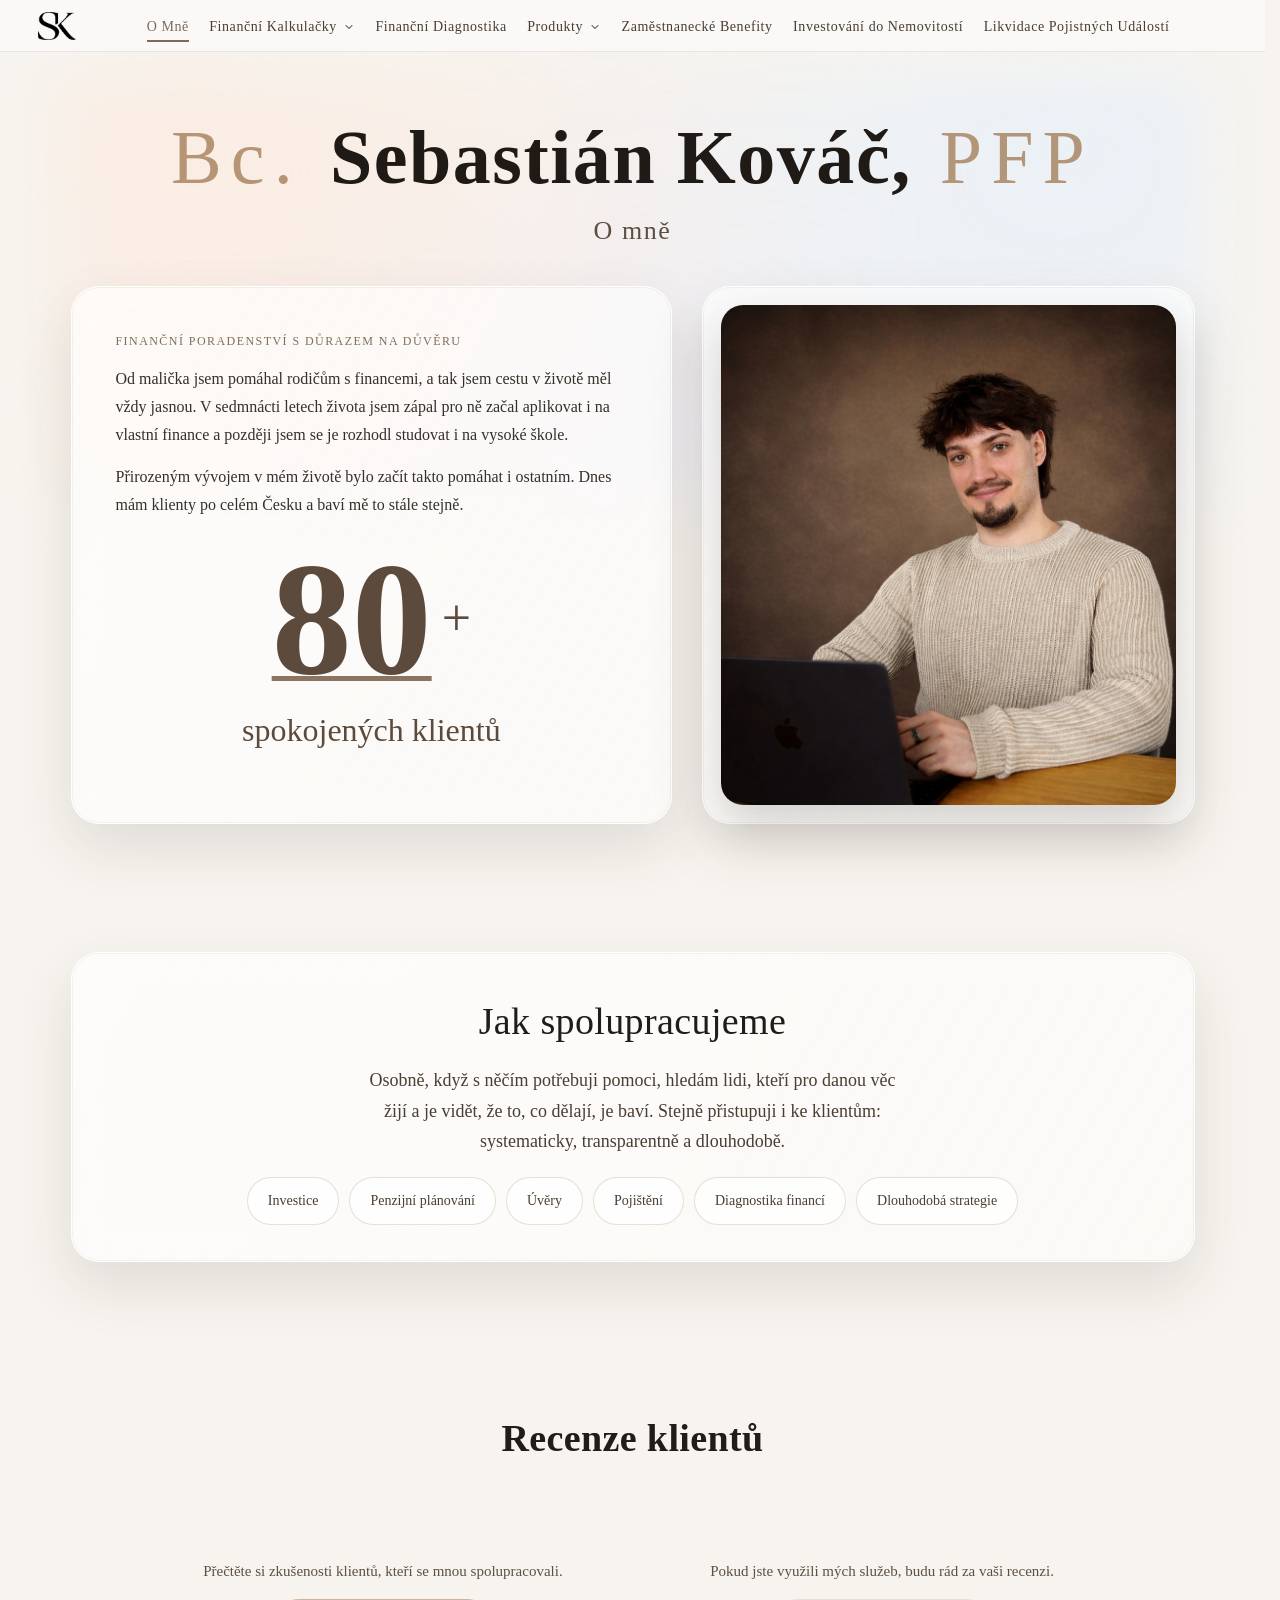
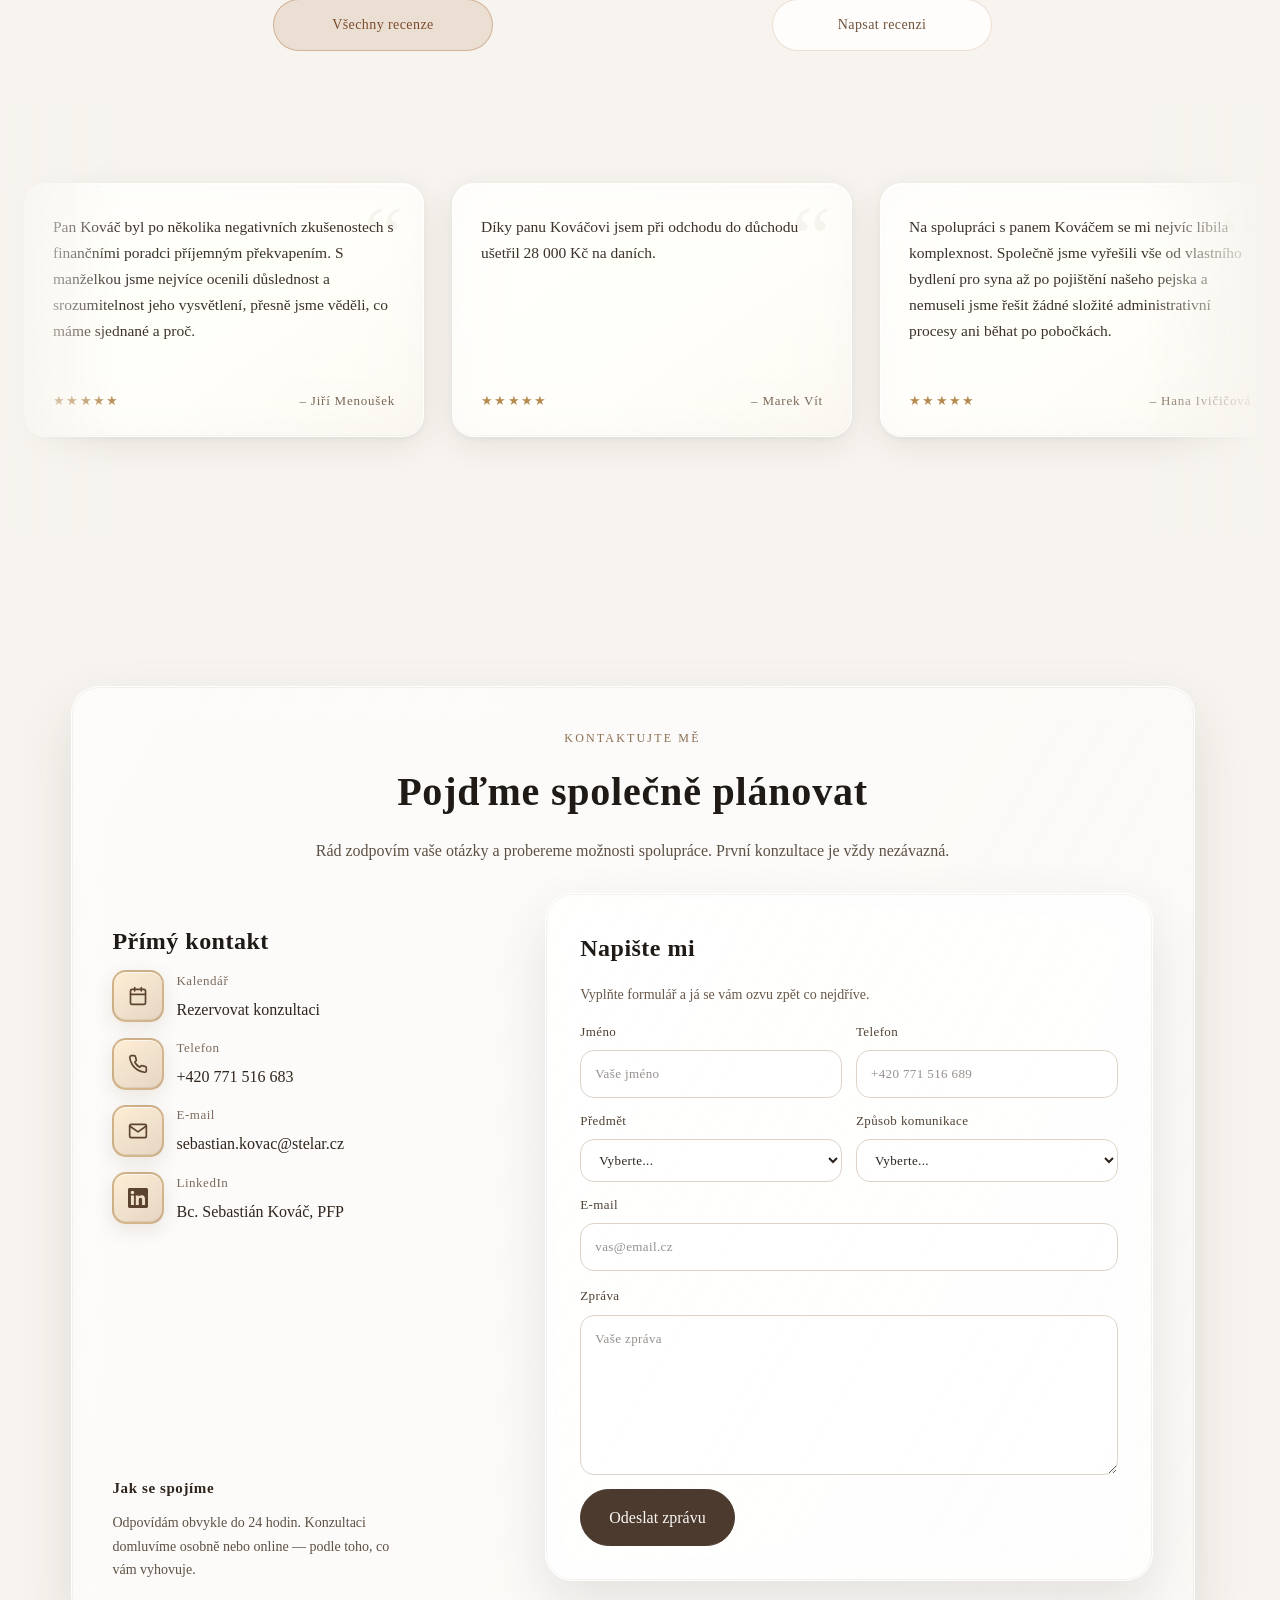
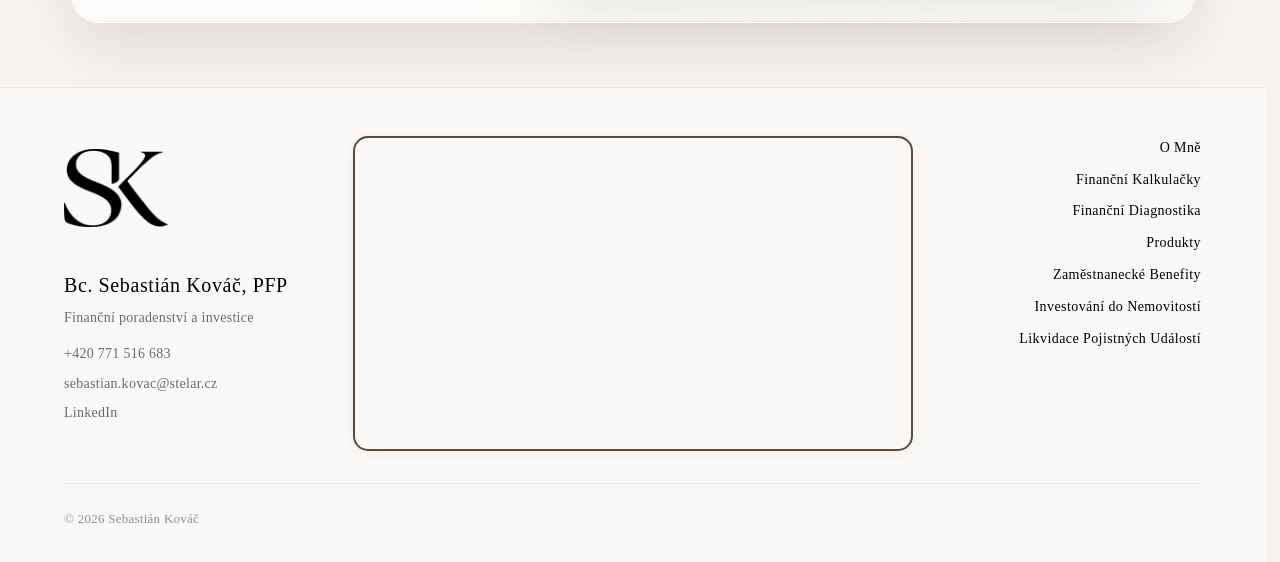
==== commit c83f1e58: "build 2026-06-29 19:24" ====
--- a/index.html
+++ b/index.html
@@ -1,10 +1,10 @@
-<!DOCTYPE html><html lang="cs"> <head><meta charset="utf-8"><meta name="viewport" content="width=device-width, initial-scale=1"><title>O Mně</title><link rel="icon" href="/favicon.ico" sizes="any"><link rel="icon" type="image/svg+xml" href="/favicon.svg"><link rel="icon" type="image/png" sizes="96x96" href="/favicon-96x96.png"><link rel="apple-touch-icon" href="/apple-touch-icon.png"><link rel="manifest" href="/site.webmanifest"><!-- Google tag (gtag.js) --><script async src="https://www.googletagmanager.com/gtag/js?id=G-MT7EY1N8GN"></script><script>
+<!DOCTYPE html><html lang="cs"> <head><meta charset="utf-8"><meta name="viewport" content="width=device-width, initial-scale=1"><title>Bc. Sebastián Kováč — finanční poradce Brno</title><meta name="description" content="Bc. Sebastián Kováč, PFP — finanční poradce v Brně. Investice, penzijní spoření, úvěry a pojištění s osobním a transparentním přístupem. Klienti po celém Česku."><link rel="canonical" href="https://kovacsebastian.com/"><!-- Open Graph --><meta property="og:type" content="website"><meta property="og:site_name" content="Bc. Sebastián Kováč"><meta property="og:title" content="Bc. Sebastián Kováč — finanční poradce Brno"><meta property="og:description" content="Bc. Sebastián Kováč, PFP — finanční poradce v Brně. Investice, penzijní spoření, úvěry a pojištění s osobním a transparentním přístupem. Klienti po celém Česku."><meta property="og:url" content="https://kovacsebastian.com/"><meta property="og:image" content="https://kovacsebastian.com/omne.png"><meta property="og:locale" content="cs_CZ"><!-- Twitter --><meta name="twitter:card" content="summary_large_image"><meta name="twitter:title" content="Bc. Sebastián Kováč — finanční poradce Brno"><meta name="twitter:description" content="Bc. Sebastián Kováč, PFP — finanční poradce v Brně. Investice, penzijní spoření, úvěry a pojištění s osobním a transparentním přístupem. Klienti po celém Česku."><meta name="twitter:image" content="https://kovacsebastian.com/omne.png"><link rel="icon" href="/favicon.ico" sizes="any"><link rel="icon" type="image/svg+xml" href="/favicon.svg"><link rel="icon" type="image/png" sizes="96x96" href="/favicon-96x96.png"><link rel="apple-touch-icon" href="/apple-touch-icon.png"><link rel="manifest" href="/site.webmanifest"><script type="application/ld+json">{"@context":"https://schema.org","@type":"FinancialService","name":"Bc. Sebastián Kováč","description":"Finanční poradce v Brně — investice, penzijní spoření, úvěry, pojištění a dlouhodobá finanční strategie. Osobní přístup a transparentní poradenství po celém Česku.","url":"https://kovacsebastian.com/","image":"https://kovacsebastian.com/omne.png","email":"sebastian.kovac@stelar.cz","telephone":"+420771516683","areaServed":"CZ","address":{"@type":"PostalAddress","streetAddress":"Pražákova 1008/69","addressLocality":"Brno","postalCode":"639 00","addressCountry":"CZ"}}</script><!-- Google tag (gtag.js) --><script async src="https://www.googletagmanager.com/gtag/js?id=G-MT7EY1N8GN"></script><script>
       window.dataLayer = window.dataLayer || [];
       function gtag(){dataLayer.push(arguments);}
       gtag('js', new Date());
       gtag('config', 'G-MT7EY1N8GN');
-    </script><link rel="stylesheet" href="/_astro/BaseLayout.CBfCB7-Z.css">
-<link rel="stylesheet" href="/_astro/index@_@astro.Bo7BvB8e.css"></head> <body> <nav class="nav-embed" data-astro-cid-dmqpwcec> <a href="/" class="nav-logo" aria-label="Sebastián Kováč — Domů" data-astro-cid-dmqpwcec> <img src="/transpfavicon.png" alt="Sebastián Kováč" data-astro-cid-dmqpwcec> </a> <div class="nav-inner" data-astro-cid-dmqpwcec> <ul class="nav-links" data-astro-cid-dmqpwcec> <li data-astro-cid-dmqpwcec><a href="/" class="nav-link active" data-astro-cid-dmqpwcec>O Mně</a></li> <li class="nav-dropdown-wrap" data-astro-cid-dmqpwcec> <button type="button" class="nav-link nav-trigger" aria-haspopup="true" data-astro-cid-dmqpwcec> <span class="trigger-label" data-astro-cid-dmqpwcec>Finanční Kalkulačky</span> <span class="caret-wrap" aria-hidden="true" data-astro-cid-dmqpwcec> <svg class="caret" width="12" height="12" viewBox="0 0 24 24" fill="none" data-astro-cid-dmqpwcec> <path d="M6 9l6 6 6-6" stroke="currentColor" stroke-width="2.25" stroke-linecap="round" stroke-linejoin="round" data-astro-cid-dmqpwcec></path> </svg> </span> </button> <div class="nav-dropdown" data-astro-cid-dmqpwcec> <a href="/financne-kalkulacky/investicna-kalkulacka" class="nav-dropdown-link" data-astro-cid-dmqpwcec>Kalkulačka Investic</a> <a href="/financne-kalkulacky/kolik-investovat-mesicne" class="nav-dropdown-link" data-astro-cid-dmqpwcec>Měsíční Investice pro Cíl</a> <a href="/financne-kalkulacky/kalkulacka-pro-rentu" class="nav-dropdown-link" data-astro-cid-dmqpwcec>Renta</a> <a href="/financne-kalkulacky/kalkulacka-inflace" class="nav-dropdown-link" data-astro-cid-dmqpwcec>Kalkulačka Inflace</a> </div> </li> <li data-astro-cid-dmqpwcec><a href="/financni-diagnostika" class="nav-link" data-astro-cid-dmqpwcec>Finanční Diagnostika</a></li> <li class="nav-dropdown-wrap" data-astro-cid-dmqpwcec> <button type="button" class="nav-link nav-trigger" aria-haspopup="true" data-astro-cid-dmqpwcec> <span class="trigger-label" data-astro-cid-dmqpwcec>Produkty</span> <span class="caret-wrap" aria-hidden="true" data-astro-cid-dmqpwcec> <svg class="caret" width="12" height="12" viewBox="0 0 24 24" fill="none" data-astro-cid-dmqpwcec> <path d="M6 9l6 6 6-6" stroke="currentColor" stroke-width="2.25" stroke-linecap="round" stroke-linejoin="round" data-astro-cid-dmqpwcec></path> </svg> </span> </button> <div class="nav-dropdown" data-astro-cid-dmqpwcec> <a href="/produkty/investice" class="nav-dropdown-link" data-astro-cid-dmqpwcec>Investice</a> <a href="/produkty/penzijni-sporeni" class="nav-dropdown-link" data-astro-cid-dmqpwcec>Penzijní Spoření</a> <a href="/produkty/uvery" class="nav-dropdown-link" data-astro-cid-dmqpwcec>Úvěry</a> <a href="/produkty/pojisteni" class="nav-dropdown-link" data-astro-cid-dmqpwcec>Pojištění</a> </div> </li> <li data-astro-cid-dmqpwcec><a href="/zamestnanecke-benefity" class="nav-link" data-astro-cid-dmqpwcec>Zaměstnanecké Benefity</a></li> <li data-astro-cid-dmqpwcec><a href="/investovani-do-nemovitosti" class="nav-link" data-astro-cid-dmqpwcec>Investování do Nemovitostí</a></li> <li data-astro-cid-dmqpwcec><a href="/likvidace-pojistnych-udalosti" class="nav-link" data-astro-cid-dmqpwcec>Likvidace Pojistných Událostí</a></li> </ul> </div> <!-- Mobile center name — hidden on desktop --> <span class="nav-mobile-name" aria-hidden="true" data-astro-cid-dmqpwcec>Sebastián Kováč</span> <!-- Hamburger — mobile only --> <button class="nav-hamburger" id="navHamburger" aria-label="Otevřít menu" aria-expanded="false" aria-controls="mobOverlay" data-astro-cid-dmqpwcec> <span class="ham-bar" data-astro-cid-dmqpwcec></span> <span class="ham-bar" data-astro-cid-dmqpwcec></span> <span class="ham-bar" data-astro-cid-dmqpwcec></span> </button> </nav> <!-- ─── Mobile full-screen overlay ─── --> <div class="mob-overlay" id="mobOverlay" aria-hidden="true" role="dialog" aria-modal="true" aria-label="Hlavní navigace" data-astro-cid-dmqpwcec> <div class="mob-overlay-inner" data-astro-cid-dmqpwcec> <div class="mob-overlay-head" data-astro-cid-dmqpwcec> <a href="/" class="mob-logo" aria-label="Sebastián Kováč — Domů" data-astro-cid-dmqpwcec> <img src="/transpfavicon.png" alt="Sebastián Kováč" data-astro-cid-dmqpwcec> </a> <button class="mob-close" id="mobClose" aria-label="Zavřít menu" data-astro-cid-dmqpwcec> <svg width="20" height="20" viewBox="0 0 24 24" fill="none" data-astro-cid-dmqpwcec> <path d="M18 6L6 18M6 6l12 12" stroke="currentColor" stroke-width="2.2" stroke-linecap="round" data-astro-cid-dmqpwcec></path> </svg> </button> </div> <nav class="mob-nav" data-astro-cid-dmqpwcec> <ul class="mob-list" data-astro-cid-dmqpwcec> <li class="mob-item" style="--i:0" data-astro-cid-dmqpwcec> <a href="/" class="mob-link active" data-astro-cid-dmqpwcec>O Mně</a> </li> <li class="mob-item mob-has-sub" style="--i:1" data-astro-cid-dmqpwcec> <button class="mob-link mob-trigger" aria-expanded="false" data-astro-cid-dmqpwcec> <span data-astro-cid-dmqpwcec>Finanční Kalkulačky</span> <svg class="mob-caret" width="16" height="16" viewBox="0 0 24 24" fill="none" data-astro-cid-dmqpwcec> <path d="M6 9l6 6 6-6" stroke="currentColor" stroke-width="2" stroke-linecap="round" stroke-linejoin="round" data-astro-cid-dmqpwcec></path> </svg> </button> <div class="mob-sub" data-astro-cid-dmqpwcec> <ul data-astro-cid-dmqpwcec> <li data-astro-cid-dmqpwcec><a href="/financne-kalkulacky/investicna-kalkulacka" class="mob-sub-link" data-astro-cid-dmqpwcec>Kalkulačka Investic</a></li> <li data-astro-cid-dmqpwcec><a href="/financne-kalkulacky/kolik-investovat-mesicne" class="mob-sub-link" data-astro-cid-dmqpwcec>Měsíční Investice pro Cíl</a></li> <li data-astro-cid-dmqpwcec><a href="/financne-kalkulacky/kalkulacka-pro-rentu" class="mob-sub-link" data-astro-cid-dmqpwcec>Renta</a></li> <li data-astro-cid-dmqpwcec><a href="/financne-kalkulacky/kalkulacka-inflace" class="mob-sub-link" data-astro-cid-dmqpwcec>Kalkulačka Inflace</a></li> </ul> </div> </li> <li class="mob-item" style="--i:2" data-astro-cid-dmqpwcec> <a href="/financni-diagnostika" class="mob-link" data-astro-cid-dmqpwcec>Finanční Diagnostika</a> </li> <li class="mob-item mob-has-sub" style="--i:3" data-astro-cid-dmqpwcec> <button class="mob-link mob-trigger" aria-expanded="false" data-astro-cid-dmqpwcec> <span data-astro-cid-dmqpwcec>Produkty</span> <svg class="mob-caret" width="16" height="16" viewBox="0 0 24 24" fill="none" data-astro-cid-dmqpwcec> <path d="M6 9l6 6 6-6" stroke="currentColor" stroke-width="2" stroke-linecap="round" stroke-linejoin="round" data-astro-cid-dmqpwcec></path> </svg> </button> <div class="mob-sub" data-astro-cid-dmqpwcec> <ul data-astro-cid-dmqpwcec> <li data-astro-cid-dmqpwcec><a href="/produkty/investice" class="mob-sub-link" data-astro-cid-dmqpwcec>Investice</a></li> <li data-astro-cid-dmqpwcec><a href="/produkty/penzijni-sporeni" class="mob-sub-link" data-astro-cid-dmqpwcec>Penzijní Spoření</a></li> <li data-astro-cid-dmqpwcec><a href="/produkty/uvery" class="mob-sub-link" data-astro-cid-dmqpwcec>Úvěry</a></li> <li data-astro-cid-dmqpwcec><a href="/produkty/pojisteni" class="mob-sub-link" data-astro-cid-dmqpwcec>Pojištění</a></li> </ul> </div> </li> <li class="mob-item" style="--i:4" data-astro-cid-dmqpwcec> <a href="/zamestnanecke-benefity" class="mob-link" data-astro-cid-dmqpwcec>Zaměstnanecké Benefity</a> </li> <li class="mob-item" style="--i:5" data-astro-cid-dmqpwcec> <a href="/investovani-do-nemovitosti" class="mob-link" data-astro-cid-dmqpwcec>Investování do Nemovitostí</a> </li> <li class="mob-item" style="--i:6" data-astro-cid-dmqpwcec> <a href="/likvidace-pojistnych-udalosti" class="mob-link" data-astro-cid-dmqpwcec>Likvidace Pojistných Událostí</a> </li> </ul> </nav> <footer class="mob-footer" data-astro-cid-dmqpwcec> <a href="tel:+420771516683" class="mob-footer-link" data-astro-cid-dmqpwcec>+420 771 516 683</a> <span class="mob-footer-sep" aria-hidden="true" data-astro-cid-dmqpwcec>·</span> <a href="mailto:sebastian.kovac@smsfinance.cz" class="mob-footer-link" data-astro-cid-dmqpwcec>sebastian.kovac@smsfinance.cz</a> </footer> </div> </div>  <script type="module">(()=>{const s=document.getElementById("navHamburger"),t=document.getElementById("mobOverlay");if(!s||!t)return;const u='a[href],button:not([disabled]),input,textarea,select,[tabindex]:not([tabindex="-1"])';function a(){return Array.from(t.querySelectorAll(u))}function c(){t.setAttribute("aria-hidden","false"),s.setAttribute("aria-expanded","true"),s.classList.add("open"),document.body.style.overflow="hidden",setTimeout(()=>{a()[0]?.focus()},60)}function o(){t.setAttribute("aria-hidden","true"),s.setAttribute("aria-expanded","false"),s.classList.remove("open"),document.body.style.overflow="",s.focus()}s.addEventListener("click",()=>{t.getAttribute("aria-hidden")==="false"?o():c()}),document.getElementById("mobClose")?.addEventListener("click",o),document.addEventListener("keydown",e=>{if(t.getAttribute("aria-hidden")!=="false")return;if(e.key==="Escape"){o();return}if(e.key!=="Tab")return;const n=a();if(!n.length)return;const r=n[0],i=n[n.length-1];e.shiftKey?document.activeElement===r&&(e.preventDefault(),i.focus()):document.activeElement===i&&(e.preventDefault(),r.focus())}),t.querySelectorAll(".mob-trigger").forEach(e=>{e.addEventListener("click",()=>{const n=e.nextElementSibling;if(!n)return;const r=n.classList.contains("open");t.querySelectorAll(".mob-sub.open").forEach(i=>{i.classList.remove("open"),i.previousElementSibling?.setAttribute("aria-expanded","false")}),r||(n.classList.add("open"),e.setAttribute("aria-expanded","true"))})})})();</script> <main>  <section class="hero" data-astro-cid-j7pv25f6> <div class="wash" data-astro-cid-j7pv25f6></div> <div class="hero-title-block" data-astro-cid-j7pv25f6> <h1 class="hero-name" data-astro-cid-j7pv25f6>Sebastián Kováč,<span class="hero-pfp" data-astro-cid-j7pv25f6> PFP</span></h1> <p class="hero-subtitle" data-astro-cid-j7pv25f6>O mně</p> </div> <div class="hero-grid" data-astro-cid-j7pv25f6> <article class="glass hero-card reveal" data-astro-cid-j7pv25f6> <p class="eyebrow" data-astro-cid-j7pv25f6>Finanční poradenství s důrazem na důvěru</p> <p data-astro-cid-j7pv25f6>
+    </script><link rel="stylesheet" href="/_astro/BaseLayout.DxZyio2D.css">
+<link rel="stylesheet" href="/_astro/index.Bo7BvB8e.css"></head> <body> <nav class="nav-embed" data-astro-cid-dmqpwcec> <a href="/" class="nav-logo" aria-label="Sebastián Kováč — Domů" data-astro-cid-dmqpwcec> <img src="/transpfavicon.png" alt="Sebastián Kováč" data-astro-cid-dmqpwcec> </a> <div class="nav-inner" data-astro-cid-dmqpwcec> <ul class="nav-links" data-astro-cid-dmqpwcec> <li data-astro-cid-dmqpwcec><a href="/" class="nav-link active" data-astro-cid-dmqpwcec>O Mně</a></li> <li class="nav-dropdown-wrap" data-astro-cid-dmqpwcec> <button type="button" class="nav-link nav-trigger" aria-haspopup="true" data-astro-cid-dmqpwcec> <span class="trigger-label" data-astro-cid-dmqpwcec>Finanční Kalkulačky</span> <span class="caret-wrap" aria-hidden="true" data-astro-cid-dmqpwcec> <svg class="caret" width="12" height="12" viewBox="0 0 24 24" fill="none" data-astro-cid-dmqpwcec> <path d="M6 9l6 6 6-6" stroke="currentColor" stroke-width="2.25" stroke-linecap="round" stroke-linejoin="round" data-astro-cid-dmqpwcec></path> </svg> </span> </button> <div class="nav-dropdown" data-astro-cid-dmqpwcec> <a href="/financne-kalkulacky/investicna-kalkulacka" class="nav-dropdown-link" data-astro-cid-dmqpwcec>Kalkulačka Investic</a> <a href="/financne-kalkulacky/kolik-investovat-mesicne" class="nav-dropdown-link" data-astro-cid-dmqpwcec>Měsíční Investice pro Cíl</a> <a href="/financne-kalkulacky/kalkulacka-pro-rentu" class="nav-dropdown-link" data-astro-cid-dmqpwcec>Renta</a> <a href="/financne-kalkulacky/kalkulacka-inflace" class="nav-dropdown-link" data-astro-cid-dmqpwcec>Kalkulačka Inflace</a> </div> </li> <li data-astro-cid-dmqpwcec><a href="/financni-diagnostika" class="nav-link" data-astro-cid-dmqpwcec>Finanční Diagnostika</a></li> <li class="nav-dropdown-wrap" data-astro-cid-dmqpwcec> <button type="button" class="nav-link nav-trigger" aria-haspopup="true" data-astro-cid-dmqpwcec> <span class="trigger-label" data-astro-cid-dmqpwcec>Produkty</span> <span class="caret-wrap" aria-hidden="true" data-astro-cid-dmqpwcec> <svg class="caret" width="12" height="12" viewBox="0 0 24 24" fill="none" data-astro-cid-dmqpwcec> <path d="M6 9l6 6 6-6" stroke="currentColor" stroke-width="2.25" stroke-linecap="round" stroke-linejoin="round" data-astro-cid-dmqpwcec></path> </svg> </span> </button> <div class="nav-dropdown" data-astro-cid-dmqpwcec> <a href="/produkty/investice" class="nav-dropdown-link" data-astro-cid-dmqpwcec>Investice</a> <a href="/produkty/penzijni-sporeni" class="nav-dropdown-link" data-astro-cid-dmqpwcec>Penzijní Spoření</a> <a href="/produkty/uvery" class="nav-dropdown-link" data-astro-cid-dmqpwcec>Úvěry</a> <a href="/produkty/pojisteni" class="nav-dropdown-link" data-astro-cid-dmqpwcec>Pojištění</a> </div> </li> <li data-astro-cid-dmqpwcec><a href="/zamestnanecke-benefity" class="nav-link" data-astro-cid-dmqpwcec>Zaměstnanecké Benefity</a></li> <li data-astro-cid-dmqpwcec><a href="/investovani-do-nemovitosti" class="nav-link" data-astro-cid-dmqpwcec>Investování do Nemovitostí</a></li> <li data-astro-cid-dmqpwcec><a href="/likvidace-pojistnych-udalosti" class="nav-link" data-astro-cid-dmqpwcec>Likvidace Pojistných Událostí</a></li> </ul> </div> <!-- Mobile center name — hidden on desktop --> <span class="nav-mobile-name" aria-hidden="true" data-astro-cid-dmqpwcec>Bc. Sebastián Kováč, PFP</span> <!-- Hamburger — mobile only --> <button class="nav-hamburger" id="navHamburger" aria-label="Otevřít menu" aria-expanded="false" aria-controls="mobOverlay" data-astro-cid-dmqpwcec> <span class="ham-bar" data-astro-cid-dmqpwcec></span> <span class="ham-bar" data-astro-cid-dmqpwcec></span> <span class="ham-bar" data-astro-cid-dmqpwcec></span> </button> </nav> <!-- ─── Mobile full-screen overlay ─── --> <div class="mob-overlay" id="mobOverlay" aria-hidden="true" role="dialog" aria-modal="true" aria-label="Hlavní navigace" data-astro-cid-dmqpwcec> <div class="mob-overlay-inner" data-astro-cid-dmqpwcec> <div class="mob-overlay-head" data-astro-cid-dmqpwcec> <a href="/" class="mob-logo" aria-label="Sebastián Kováč — Domů" data-astro-cid-dmqpwcec> <img src="/transpfavicon.png" alt="Sebastián Kováč" data-astro-cid-dmqpwcec> </a> <button class="mob-close" id="mobClose" aria-label="Zavřít menu" data-astro-cid-dmqpwcec> <svg width="20" height="20" viewBox="0 0 24 24" fill="none" data-astro-cid-dmqpwcec> <path d="M18 6L6 18M6 6l12 12" stroke="currentColor" stroke-width="2.2" stroke-linecap="round" data-astro-cid-dmqpwcec></path> </svg> </button> </div> <nav class="mob-nav" data-astro-cid-dmqpwcec> <ul class="mob-list" data-astro-cid-dmqpwcec> <li class="mob-item" style="--i:0" data-astro-cid-dmqpwcec> <a href="/" class="mob-link active" data-astro-cid-dmqpwcec>O Mně</a> </li> <li class="mob-item mob-has-sub" style="--i:1" data-astro-cid-dmqpwcec> <button class="mob-link mob-trigger" aria-expanded="false" data-astro-cid-dmqpwcec> <span data-astro-cid-dmqpwcec>Finanční Kalkulačky</span> <svg class="mob-caret" width="16" height="16" viewBox="0 0 24 24" fill="none" data-astro-cid-dmqpwcec> <path d="M6 9l6 6 6-6" stroke="currentColor" stroke-width="2" stroke-linecap="round" stroke-linejoin="round" data-astro-cid-dmqpwcec></path> </svg> </button> <div class="mob-sub" data-astro-cid-dmqpwcec> <ul data-astro-cid-dmqpwcec> <li data-astro-cid-dmqpwcec><a href="/financne-kalkulacky/investicna-kalkulacka" class="mob-sub-link" data-astro-cid-dmqpwcec>Kalkulačka Investic</a></li> <li data-astro-cid-dmqpwcec><a href="/financne-kalkulacky/kolik-investovat-mesicne" class="mob-sub-link" data-astro-cid-dmqpwcec>Měsíční Investice pro Cíl</a></li> <li data-astro-cid-dmqpwcec><a href="/financne-kalkulacky/kalkulacka-pro-rentu" class="mob-sub-link" data-astro-cid-dmqpwcec>Renta</a></li> <li data-astro-cid-dmqpwcec><a href="/financne-kalkulacky/kalkulacka-inflace" class="mob-sub-link" data-astro-cid-dmqpwcec>Kalkulačka Inflace</a></li> </ul> </div> </li> <li class="mob-item" style="--i:2" data-astro-cid-dmqpwcec> <a href="/financni-diagnostika" class="mob-link" data-astro-cid-dmqpwcec>Finanční Diagnostika</a> </li> <li class="mob-item mob-has-sub" style="--i:3" data-astro-cid-dmqpwcec> <button class="mob-link mob-trigger" aria-expanded="false" data-astro-cid-dmqpwcec> <span data-astro-cid-dmqpwcec>Produkty</span> <svg class="mob-caret" width="16" height="16" viewBox="0 0 24 24" fill="none" data-astro-cid-dmqpwcec> <path d="M6 9l6 6 6-6" stroke="currentColor" stroke-width="2" stroke-linecap="round" stroke-linejoin="round" data-astro-cid-dmqpwcec></path> </svg> </button> <div class="mob-sub" data-astro-cid-dmqpwcec> <ul data-astro-cid-dmqpwcec> <li data-astro-cid-dmqpwcec><a href="/produkty/investice" class="mob-sub-link" data-astro-cid-dmqpwcec>Investice</a></li> <li data-astro-cid-dmqpwcec><a href="/produkty/penzijni-sporeni" class="mob-sub-link" data-astro-cid-dmqpwcec>Penzijní Spoření</a></li> <li data-astro-cid-dmqpwcec><a href="/produkty/uvery" class="mob-sub-link" data-astro-cid-dmqpwcec>Úvěry</a></li> <li data-astro-cid-dmqpwcec><a href="/produkty/pojisteni" class="mob-sub-link" data-astro-cid-dmqpwcec>Pojištění</a></li> </ul> </div> </li> <li class="mob-item" style="--i:4" data-astro-cid-dmqpwcec> <a href="/zamestnanecke-benefity" class="mob-link" data-astro-cid-dmqpwcec>Zaměstnanecké Benefity</a> </li> <li class="mob-item" style="--i:5" data-astro-cid-dmqpwcec> <a href="/investovani-do-nemovitosti" class="mob-link" data-astro-cid-dmqpwcec>Investování do Nemovitostí</a> </li> <li class="mob-item" style="--i:6" data-astro-cid-dmqpwcec> <a href="/likvidace-pojistnych-udalosti" class="mob-link" data-astro-cid-dmqpwcec>Likvidace Pojistných Událostí</a> </li> </ul> </nav> <footer class="mob-footer" data-astro-cid-dmqpwcec> <a href="tel:+420771516683" class="mob-footer-link" data-astro-cid-dmqpwcec>+420 771 516 683</a> <span class="mob-footer-sep" aria-hidden="true" data-astro-cid-dmqpwcec>·</span> <a href="mailto:sebastian.kovac@stelar.cz" class="mob-footer-link" data-astro-cid-dmqpwcec>sebastian.kovac@stelar.cz</a> </footer> </div> </div>  <script type="module">(()=>{const s=document.getElementById("navHamburger"),t=document.getElementById("mobOverlay");if(!s||!t)return;const u='a[href],button:not([disabled]),input,textarea,select,[tabindex]:not([tabindex="-1"])';function a(){return Array.from(t.querySelectorAll(u))}function c(){t.setAttribute("aria-hidden","false"),s.setAttribute("aria-expanded","true"),s.classList.add("open"),document.body.style.overflow="hidden",setTimeout(()=>{a()[0]?.focus()},60)}function o(){t.setAttribute("aria-hidden","true"),s.setAttribute("aria-expanded","false"),s.classList.remove("open"),document.body.style.overflow="",s.focus()}s.addEventListener("click",()=>{t.getAttribute("aria-hidden")==="false"?o():c()}),document.getElementById("mobClose")?.addEventListener("click",o),document.addEventListener("keydown",e=>{if(t.getAttribute("aria-hidden")!=="false")return;if(e.key==="Escape"){o();return}if(e.key!=="Tab")return;const n=a();if(!n.length)return;const r=n[0],i=n[n.length-1];e.shiftKey?document.activeElement===r&&(e.preventDefault(),i.focus()):document.activeElement===i&&(e.preventDefault(),r.focus())}),t.querySelectorAll(".mob-trigger").forEach(e=>{e.addEventListener("click",()=>{const n=e.nextElementSibling;if(!n)return;const r=n.classList.contains("open");t.querySelectorAll(".mob-sub.open").forEach(i=>{i.classList.remove("open"),i.previousElementSibling?.setAttribute("aria-expanded","false")}),r||(n.classList.add("open"),e.setAttribute("aria-expanded","true"))})})})();</script> <main>  <section class="hero" data-astro-cid-j7pv25f6> <div class="wash" data-astro-cid-j7pv25f6></div> <div class="hero-title-block" data-astro-cid-j7pv25f6> <h1 class="hero-name" data-astro-cid-j7pv25f6><span class="hero-pfp" data-astro-cid-j7pv25f6>Bc. </span>Sebastián Kováč,<span class="hero-pfp" data-astro-cid-j7pv25f6> PFP</span></h1> <p class="hero-subtitle" data-astro-cid-j7pv25f6>O mně</p> </div> <div class="hero-grid" data-astro-cid-j7pv25f6> <article class="glass hero-card reveal" data-astro-cid-j7pv25f6> <p class="eyebrow" data-astro-cid-j7pv25f6>Finanční poradenství s důrazem na důvěru</p> <p data-astro-cid-j7pv25f6>
 Od malička jsem pomáhal rodičům s financemi, a tak jsem cestu v životě měl vždy jasnou.
           V sedmnácti letech života jsem zápal pro ně začal aplikovat i na vlastní finance a později
           jsem se je rozhodl studovat i na vysoké škole.
@@ -14,8 +14,8 @@
 </p> <div class="stat-row" data-astro-cid-j7pv25f6> <div class="stat-number" data-astro-cid-j7pv25f6> <u id="clientCounter" data-target="80" data-astro-cid-j7pv25f6>0</u><span class="plus" data-astro-cid-j7pv25f6>+</span> </div> <p class="stat-label" data-astro-cid-j7pv25f6>spokojených klientů</p> </div> </article> <aside class="glass image-card reveal" data-astro-cid-j7pv25f6> <div class="image-wrap" id="tiltCard" data-astro-cid-j7pv25f6> <img src="/omne.png" alt="Sebastián Kováč" data-astro-cid-j7pv25f6> </div> </aside> </div> </section> <section class="services reveal" data-astro-cid-j7pv25f6> <div class="glass service-card" data-astro-cid-j7pv25f6> <h2 data-astro-cid-j7pv25f6>Jak spolupracujeme</h2> <p data-astro-cid-j7pv25f6>
 Osobně, když s něčím potřebuji pomoci, hledám lidi, kteří pro danou věc žijí a je vidět, že to,
         co dělají, je baví. Stejně přistupuji i ke klientům: systematicky, transparentně a dlouhodobě.
-</p> <div class="pill-grid" data-astro-cid-j7pv25f6> <a href="/produkty/investice" class="pill" data-astro-cid-j7pv25f6>Investice</a> <a href="/produkty/penzijni-sporeni" class="pill" data-astro-cid-j7pv25f6>Penzijní plánování</a> <a href="/produkty/uvery" class="pill" data-astro-cid-j7pv25f6>Úvěry</a> <a href="/produkty/pojisteni" class="pill" data-astro-cid-j7pv25f6>Pojištění</a> <a href="/financni-diagnostika" class="pill" data-astro-cid-j7pv25f6>Diagnostika financí</a> <a href="#kontakt" class="pill" data-astro-cid-j7pv25f6>Dlouhodobá strategie</a> </div> </div> </section> <section class="reviews reveal" aria-label="Recenze klientů" data-astro-cid-j7pv25f6> <div class="reviews-head" data-astro-cid-j7pv25f6> <h2 data-astro-cid-j7pv25f6>Recenze klientů</h2> </div> <div class="reviews-cta-wrap" data-astro-cid-j7pv25f6> <div class="reviews-cta-group" data-astro-cid-j7pv25f6> <div class="reviews-cta-item reviews-cta-item--left" data-astro-cid-j7pv25f6> <p class="reviews-cta-copy" data-astro-cid-j7pv25f6>Přečtěte si zkušenosti klientů, kteří se mnou spolupracovali.</p> <a href="/recenze#vsechny-recenze" class="reviews-cta reviews-cta--secondary" data-astro-cid-j7pv25f6>Všechny recenze</a> </div> <div class="reviews-cta-item reviews-cta-item--right" data-astro-cid-j7pv25f6> <p class="reviews-cta-copy" data-astro-cid-j7pv25f6>Pokud jste využili mých služeb, budu rád za vaši recenzi.</p> <a href="/recenze" class="reviews-cta" data-astro-cid-j7pv25f6>Napsat recenzi</a> </div> </div> </div> <div class="reviews-marquee" data-astro-cid-j7pv25f6> <div class="reviews-edge reviews-edge--left" aria-hidden="true" data-astro-cid-j7pv25f6></div> <div class="reviews-edge reviews-edge--right" aria-hidden="true" data-astro-cid-j7pv25f6></div> <div class="reviews-track" data-astro-cid-j7pv25f6> <article class="review-card" data-astro-cid-j7pv25f6><span class="review-deco" aria-hidden="true" data-astro-cid-j7pv25f6>&ldquo;</span><p data-astro-cid-j7pv25f6>Pan Kováč byl po několika negativních zkušenostech s finančními poradci příjemným překvapením. S manželkou jsme nejvíce ocenili důslednost a srozumitelnost jeho vysvětlení, přesně jsme věděli, co máme sjednané a proč.</p><footer class="review-footer" data-astro-cid-j7pv25f6><div class="stars" data-astro-cid-j7pv25f6>★★★★★</div><span class="reviewer" data-astro-cid-j7pv25f6>– Jiří Menoušek</span></footer></article> <article class="review-card" data-astro-cid-j7pv25f6><span class="review-deco" aria-hidden="true" data-astro-cid-j7pv25f6>&ldquo;</span><p data-astro-cid-j7pv25f6>Díky panu Kováčovi jsem při odchodu do důchodu ušetřil 28 000 Kč na daních.</p><footer class="review-footer" data-astro-cid-j7pv25f6><div class="stars" data-astro-cid-j7pv25f6>★★★★★</div><span class="reviewer" data-astro-cid-j7pv25f6>– Marek Vít</span></footer></article> <article class="review-card" data-astro-cid-j7pv25f6><span class="review-deco" aria-hidden="true" data-astro-cid-j7pv25f6>&ldquo;</span><p data-astro-cid-j7pv25f6>Na spolupráci s panem Kováčem se mi nejvíc líbila komplexnost. Společně jsme vyřešili vše od vlastního bydlení pro syna až po pojištění našeho pejska a nemuseli jsme řešit žádné složité administrativní procesy ani běhat po pobočkách.</p><footer class="review-footer" data-astro-cid-j7pv25f6><div class="stars" data-astro-cid-j7pv25f6>★★★★★</div><span class="reviewer" data-astro-cid-j7pv25f6>– Hana Ivičičová</span></footer></article> <article class="review-card" data-astro-cid-j7pv25f6><span class="review-deco" aria-hidden="true" data-astro-cid-j7pv25f6>&ldquo;</span><p data-astro-cid-j7pv25f6>S panem Kováčem investuji už roky a při nečekané události v rodině, kdy jsem potřebovala rychle vybrat peníze, jsem zjistila, že vše, na čem jsme se dohodli, je pravda a že je to seriózní člověk. Nejenže byly peníze na účtu do 2 dnů po zavolání, ale hlavně jich bylo podstatně více než při jednorázovém vkladu.</p><footer class="review-footer" data-astro-cid-j7pv25f6><div class="stars" data-astro-cid-j7pv25f6>★★★★★</div><span class="reviewer" data-astro-cid-j7pv25f6>– Veronika Knoflíčková</span></footer></article> <article class="review-card" data-astro-cid-j7pv25f6><span class="review-deco" aria-hidden="true" data-astro-cid-j7pv25f6>&ldquo;</span><p data-astro-cid-j7pv25f6>Seriózní jednání na úrovni. Problém s příspěvkem zaměstnavatele, který jsem měl, pan Kováč vyřešil rychle.</p><footer class="review-footer" data-astro-cid-j7pv25f6><div class="stars" data-astro-cid-j7pv25f6>★★★★★</div><span class="reviewer" data-astro-cid-j7pv25f6>– Antonín Novák</span></footer></article> <article class="review-card" data-astro-cid-j7pv25f6><span class="review-deco" aria-hidden="true" data-astro-cid-j7pv25f6>&ldquo;</span><p data-astro-cid-j7pv25f6>Pan Kováč nám pomohl aktualizovat pojištění, aniž by pojišťovna vyžadovala skoumání zdravotného stavu již nemocného manžela</p><footer class="review-footer" data-astro-cid-j7pv25f6><div class="stars" data-astro-cid-j7pv25f6>★★★★★</div><span class="reviewer" data-astro-cid-j7pv25f6>– Zdeněk Ferenčák</span></footer></article> <article class="review-card" data-astro-cid-j7pv25f6><span class="review-deco" aria-hidden="true" data-astro-cid-j7pv25f6>&ldquo;</span><p data-astro-cid-j7pv25f6>Pan Kováč byl po několika negativních zkušenostech s finančními poradci příjemným překvapením. S manželkou jsme nejvíce ocenili důslednost a srozumitelnost jeho vysvětlení, přesně jsme věděli, co máme sjednané a proč.</p><footer class="review-footer" data-astro-cid-j7pv25f6><div class="stars" data-astro-cid-j7pv25f6>★★★★★</div><span class="reviewer" data-astro-cid-j7pv25f6>– Jiří Menoušek</span></footer></article> <article class="review-card" data-astro-cid-j7pv25f6><span class="review-deco" aria-hidden="true" data-astro-cid-j7pv25f6>&ldquo;</span><p data-astro-cid-j7pv25f6>Díky panu Kováčovi jsem při odchodu do důchodu ušetřil 28 000 Kč na daních.</p><footer class="review-footer" data-astro-cid-j7pv25f6><div class="stars" data-astro-cid-j7pv25f6>★★★★★</div><span class="reviewer" data-astro-cid-j7pv25f6>– Marek Vít</span></footer></article> <article class="review-card" data-astro-cid-j7pv25f6><span class="review-deco" aria-hidden="true" data-astro-cid-j7pv25f6>&ldquo;</span><p data-astro-cid-j7pv25f6>Na spolupráci s panem Kováčem se mi nejvíc líbila komplexnost. Společně jsme vyřešili vše od vlastního bydlení pro syna až po pojištění našeho pejska a nemuseli jsme řešit žádné složité administrativní procesy ani běhat po pobočkách.</p><footer class="review-footer" data-astro-cid-j7pv25f6><div class="stars" data-astro-cid-j7pv25f6>★★★★★</div><span class="reviewer" data-astro-cid-j7pv25f6>– Hana Ivičičová</span></footer></article> <article class="review-card" data-astro-cid-j7pv25f6><span class="review-deco" aria-hidden="true" data-astro-cid-j7pv25f6>&ldquo;</span><p data-astro-cid-j7pv25f6>S panem Kováčem investuji už roky a při nečekané události v rodině, kdy jsem potřebovala rychle vybrat peníze, jsem zjistila, že vše, na čem jsme se dohodli, je pravda a že je to seriózní člověk. Nejenže byly peníze na účtu do 2 dnů po zavolání, ale hlavně jich bylo podstatně více než při jednorázovém vkladu.</p><footer class="review-footer" data-astro-cid-j7pv25f6><div class="stars" data-astro-cid-j7pv25f6>★★★★★</div><span class="reviewer" data-astro-cid-j7pv25f6>– Veronika Knoflíčková</span></footer></article> <article class="review-card" data-astro-cid-j7pv25f6><span class="review-deco" aria-hidden="true" data-astro-cid-j7pv25f6>&ldquo;</span><p data-astro-cid-j7pv25f6>Seriózní jednání na úrovni. Problém s příspěvkem zaměstnavatele, který jsem měl, pan Kováč vyřešil rychle.</p><footer class="review-footer" data-astro-cid-j7pv25f6><div class="stars" data-astro-cid-j7pv25f6>★★★★★</div><span class="reviewer" data-astro-cid-j7pv25f6>– Antonín Novák</span></footer></article> <article class="review-card" data-astro-cid-j7pv25f6><span class="review-deco" aria-hidden="true" data-astro-cid-j7pv25f6>&ldquo;</span><p data-astro-cid-j7pv25f6>Pan Kováč nám pomohl aktualizovat pojištění, aniž by pojišťovna vyžadovala skoumání zdravotného stavu již nemocného manžela</p><footer class="review-footer" data-astro-cid-j7pv25f6><div class="stars" data-astro-cid-j7pv25f6>★★★★★</div><span class="reviewer" data-astro-cid-j7pv25f6>– Zdeněk Ferenčák</span></footer></article> </div> </div> </section> <section class="contact reveal" id="kontakt" data-astro-cid-j7pv25f6> <div class="glass contact-shell" data-astro-cid-j7pv25f6> <div class="contact-header" data-astro-cid-j7pv25f6> <p class="contact-kicker" data-astro-cid-j7pv25f6>Kontaktujte mě</p> <h2 class="contact-title" data-astro-cid-j7pv25f6>Pojďme společně plánovat</h2> <p class="contact-sub" data-astro-cid-j7pv25f6>Rád zodpovím vaše otázky a probereme možnosti spolupráce. První konzultace je vždy nezávazná.</p> </div> <div class="contact-columns" data-astro-cid-j7pv25f6> <h3 class="contact-info-heading" data-astro-cid-j7pv25f6>Přímý kontakt</h3> <aside class="contact-info" data-astro-cid-j7pv25f6> <div class="contact-methods" data-astro-cid-j7pv25f6> <a class="contact-method" href="https://calendar.notion.so/meet/sebastinkov/724po329r" target="_blank" rel="noopener noreferrer" data-astro-cid-j7pv25f6> <span class="method-icon" aria-hidden="true" data-astro-cid-j7pv25f6> <svg width="20" height="20" viewBox="0 0 24 24" fill="none" stroke="currentColor" stroke-width="2" stroke-linecap="round" stroke-linejoin="round" data-astro-cid-j7pv25f6><rect x="3" y="4" width="18" height="18" rx="2" ry="2" data-astro-cid-j7pv25f6></rect><line x1="16" y1="2" x2="16" y2="6" data-astro-cid-j7pv25f6></line><line x1="8" y1="2" x2="8" y2="6" data-astro-cid-j7pv25f6></line><line x1="3" y1="10" x2="21" y2="10" data-astro-cid-j7pv25f6></line></svg> </span> <span class="method-text" data-astro-cid-j7pv25f6> <span class="method-label" data-astro-cid-j7pv25f6>Kalendář</span> <span class="method-value" data-astro-cid-j7pv25f6>Rezervovat konzultaci</span> </span> </a> <a class="contact-method" href="tel:+420771516683" data-astro-cid-j7pv25f6> <span class="method-icon" aria-hidden="true" data-astro-cid-j7pv25f6> <svg width="20" height="20" viewBox="0 0 24 24" fill="none" stroke="currentColor" stroke-width="2" stroke-linecap="round" stroke-linejoin="round" data-astro-cid-j7pv25f6><path d="M22 16.92v3a2 2 0 0 1-2.18 2 19.79 19.79 0 0 1-8.63-3.07 19.5 19.5 0 0 1-6-6 19.79 19.79 0 0 1-3.07-8.67A2 2 0 0 1 4.11 2h3a2 2 0 0 1 2 1.72 12.84 12.84 0 0 0 .7 2.81 2 2 0 0 1-.45 2.11L8.09 9.91a16 16 0 0 0 6 6l1.27-1.27a2 2 0 0 1 2.11-.45 12.84 12.84 0 0 0 2.81.7A2 2 0 0 1 22 16.92z" data-astro-cid-j7pv25f6></path></svg> </span> <span class="method-text" data-astro-cid-j7pv25f6> <span class="method-label" data-astro-cid-j7pv25f6>Telefon</span> <span class="method-value" data-astro-cid-j7pv25f6>+420 771 516 683</span> </span> </a> <a class="contact-method" href="mailto:sebastian.kovac@smsfinance.cz" data-astro-cid-j7pv25f6> <span class="method-icon" aria-hidden="true" data-astro-cid-j7pv25f6> <svg width="20" height="20" viewBox="0 0 24 24" fill="none" stroke="currentColor" stroke-width="2" stroke-linecap="round" stroke-linejoin="round" data-astro-cid-j7pv25f6><path d="M4 4h16c1.1 0 2 .9 2 2v12c0 1.1-.9 2-2 2H4c-1.1 0-2-.9-2-2V6c0-1.1.9-2 2-2z" data-astro-cid-j7pv25f6></path><polyline points="22,6 12,13 2,6" data-astro-cid-j7pv25f6></polyline></svg> </span> <span class="method-text" data-astro-cid-j7pv25f6> <span class="method-label" data-astro-cid-j7pv25f6>E-mail</span> <span class="method-value" data-astro-cid-j7pv25f6>sebastian.kovac@smsfinance.cz</span> </span> </a> <a class="contact-method" href="https://www.linkedin.com/in/sebasti%C3%A1n-kov%C3%A1%C4%8D-pfp" target="_blank" rel="noopener noreferrer" data-astro-cid-j7pv25f6> <span class="method-icon" aria-hidden="true" data-astro-cid-j7pv25f6> <svg width="20" height="20" viewBox="0 0 24 24" fill="currentColor" aria-hidden="true" data-astro-cid-j7pv25f6><path d="M20.447 20.452h-3.554v-5.569c0-1.328-.027-3.037-1.852-3.037-1.853 0-2.136 1.445-2.136 2.939v5.667H9.351V9h3.414v1.561h.046c.477-.9 1.637-1.85 3.37-1.85 3.601 0 4.267 2.37 4.267 5.455v6.286zM5.337 7.433c-1.144 0-2.063-.926-2.063-2.065 0-1.138.92-2.063 2.063-2.063 1.14 0 2.064.925 2.064 2.063 0 1.139-.925 2.065-2.064 2.065zm1.782 13.019H3.555V9h3.564v11.452zM22.225 0H1.771C.792 0 0 .774 0 1.729v20.542C0 23.227.792 24 1.771 24h20.451C23.2 24 24 23.227 24 22.271V1.729C24 .774 23.2 0 22.222 0h.003z" data-astro-cid-j7pv25f6></path></svg> </span> <span class="method-text" data-astro-cid-j7pv25f6> <span class="method-label" data-astro-cid-j7pv25f6>LinkedIn</span> <span class="method-value" data-astro-cid-j7pv25f6>Sebastián Kováč</span> </span> </a> </div> <div class="contact-aside-note" data-astro-cid-j7pv25f6> <h4 data-astro-cid-j7pv25f6>Jak se spojíme</h4> <p data-astro-cid-j7pv25f6>
+</p> <div class="pill-grid" data-astro-cid-j7pv25f6> <a href="/produkty/investice" class="pill" data-astro-cid-j7pv25f6>Investice</a> <a href="/produkty/penzijni-sporeni" class="pill" data-astro-cid-j7pv25f6>Penzijní plánování</a> <a href="/produkty/uvery" class="pill" data-astro-cid-j7pv25f6>Úvěry</a> <a href="/produkty/pojisteni" class="pill" data-astro-cid-j7pv25f6>Pojištění</a> <a href="/financni-diagnostika" class="pill" data-astro-cid-j7pv25f6>Diagnostika financí</a> <a href="#kontakt" class="pill" data-astro-cid-j7pv25f6>Dlouhodobá strategie</a> </div> </div> </section> <section class="reviews reveal" aria-label="Recenze klientů" data-astro-cid-j7pv25f6> <div class="reviews-head" data-astro-cid-j7pv25f6> <h2 data-astro-cid-j7pv25f6>Recenze klientů</h2> </div> <div class="reviews-cta-wrap" data-astro-cid-j7pv25f6> <div class="reviews-cta-group" data-astro-cid-j7pv25f6> <div class="reviews-cta-item reviews-cta-item--left" data-astro-cid-j7pv25f6> <p class="reviews-cta-copy" data-astro-cid-j7pv25f6>Přečtěte si zkušenosti klientů, kteří se mnou spolupracovali.</p> <a href="/recenze#vsechny-recenze" class="reviews-cta reviews-cta--secondary" data-astro-cid-j7pv25f6>Všechny recenze</a> </div> <div class="reviews-cta-item reviews-cta-item--right" data-astro-cid-j7pv25f6> <p class="reviews-cta-copy" data-astro-cid-j7pv25f6>Pokud jste využili mých služeb, budu rád za vaši recenzi.</p> <a href="/recenze" class="reviews-cta" data-astro-cid-j7pv25f6>Napsat recenzi</a> </div> </div> </div> <div class="reviews-marquee" data-astro-cid-j7pv25f6> <div class="reviews-edge reviews-edge--left" aria-hidden="true" data-astro-cid-j7pv25f6></div> <div class="reviews-edge reviews-edge--right" aria-hidden="true" data-astro-cid-j7pv25f6></div> <div class="reviews-track" data-astro-cid-j7pv25f6> <article class="review-card" data-astro-cid-j7pv25f6><span class="review-deco" aria-hidden="true" data-astro-cid-j7pv25f6>&ldquo;</span><p data-astro-cid-j7pv25f6>Pan Kováč byl po několika negativních zkušenostech s finančními poradci příjemným překvapením. S manželkou jsme nejvíce ocenili důslednost a srozumitelnost jeho vysvětlení, přesně jsme věděli, co máme sjednané a proč.</p><footer class="review-footer" data-astro-cid-j7pv25f6><div class="stars" data-astro-cid-j7pv25f6>★★★★★</div><span class="reviewer" data-astro-cid-j7pv25f6>– Jiří Menoušek</span></footer></article> <article class="review-card" data-astro-cid-j7pv25f6><span class="review-deco" aria-hidden="true" data-astro-cid-j7pv25f6>&ldquo;</span><p data-astro-cid-j7pv25f6>Díky panu Kováčovi jsem při odchodu do důchodu ušetřil 28 000 Kč na daních.</p><footer class="review-footer" data-astro-cid-j7pv25f6><div class="stars" data-astro-cid-j7pv25f6>★★★★★</div><span class="reviewer" data-astro-cid-j7pv25f6>– Marek Vít</span></footer></article> <article class="review-card" data-astro-cid-j7pv25f6><span class="review-deco" aria-hidden="true" data-astro-cid-j7pv25f6>&ldquo;</span><p data-astro-cid-j7pv25f6>Na spolupráci s panem Kováčem se mi nejvíc líbila komplexnost. Společně jsme vyřešili vše od vlastního bydlení pro syna až po pojištění našeho pejska a nemuseli jsme řešit žádné složité administrativní procesy ani běhat po pobočkách.</p><footer class="review-footer" data-astro-cid-j7pv25f6><div class="stars" data-astro-cid-j7pv25f6>★★★★★</div><span class="reviewer" data-astro-cid-j7pv25f6>– Hana Ivičičová</span></footer></article> <article class="review-card" data-astro-cid-j7pv25f6><span class="review-deco" aria-hidden="true" data-astro-cid-j7pv25f6>&ldquo;</span><p data-astro-cid-j7pv25f6>S panem Kováčem investuji už roky a při nečekané události v rodině, kdy jsem potřebovala rychle vybrat peníze, jsem zjistila, že vše, na čem jsme se dohodli, je pravda a že je to seriózní člověk. Nejenže byly peníze na účtu do 2 dnů po zavolání, ale hlavně jich bylo podstatně více než při jednorázovém vkladu.</p><footer class="review-footer" data-astro-cid-j7pv25f6><div class="stars" data-astro-cid-j7pv25f6>★★★★★</div><span class="reviewer" data-astro-cid-j7pv25f6>– Veronika Knoflíčková</span></footer></article> <article class="review-card" data-astro-cid-j7pv25f6><span class="review-deco" aria-hidden="true" data-astro-cid-j7pv25f6>&ldquo;</span><p data-astro-cid-j7pv25f6>Seriózní jednání na úrovni. Problém s příspěvkem zaměstnavatele, který jsem měl, pan Kováč vyřešil rychle.</p><footer class="review-footer" data-astro-cid-j7pv25f6><div class="stars" data-astro-cid-j7pv25f6>★★★★★</div><span class="reviewer" data-astro-cid-j7pv25f6>– Antonín Novák</span></footer></article> <article class="review-card" data-astro-cid-j7pv25f6><span class="review-deco" aria-hidden="true" data-astro-cid-j7pv25f6>&ldquo;</span><p data-astro-cid-j7pv25f6>Pan Kováč nám pomohl aktualizovat pojištění, aniž by pojišťovna vyžadovala skoumání zdravotného stavu již nemocného manžela</p><footer class="review-footer" data-astro-cid-j7pv25f6><div class="stars" data-astro-cid-j7pv25f6>★★★★★</div><span class="reviewer" data-astro-cid-j7pv25f6>– Zdeněk Ferenčák</span></footer></article> <article class="review-card" data-astro-cid-j7pv25f6><span class="review-deco" aria-hidden="true" data-astro-cid-j7pv25f6>&ldquo;</span><p data-astro-cid-j7pv25f6>Pan Kováč byl po několika negativních zkušenostech s finančními poradci příjemným překvapením. S manželkou jsme nejvíce ocenili důslednost a srozumitelnost jeho vysvětlení, přesně jsme věděli, co máme sjednané a proč.</p><footer class="review-footer" data-astro-cid-j7pv25f6><div class="stars" data-astro-cid-j7pv25f6>★★★★★</div><span class="reviewer" data-astro-cid-j7pv25f6>– Jiří Menoušek</span></footer></article> <article class="review-card" data-astro-cid-j7pv25f6><span class="review-deco" aria-hidden="true" data-astro-cid-j7pv25f6>&ldquo;</span><p data-astro-cid-j7pv25f6>Díky panu Kováčovi jsem při odchodu do důchodu ušetřil 28 000 Kč na daních.</p><footer class="review-footer" data-astro-cid-j7pv25f6><div class="stars" data-astro-cid-j7pv25f6>★★★★★</div><span class="reviewer" data-astro-cid-j7pv25f6>– Marek Vít</span></footer></article> <article class="review-card" data-astro-cid-j7pv25f6><span class="review-deco" aria-hidden="true" data-astro-cid-j7pv25f6>&ldquo;</span><p data-astro-cid-j7pv25f6>Na spolupráci s panem Kováčem se mi nejvíc líbila komplexnost. Společně jsme vyřešili vše od vlastního bydlení pro syna až po pojištění našeho pejska a nemuseli jsme řešit žádné složité administrativní procesy ani běhat po pobočkách.</p><footer class="review-footer" data-astro-cid-j7pv25f6><div class="stars" data-astro-cid-j7pv25f6>★★★★★</div><span class="reviewer" data-astro-cid-j7pv25f6>– Hana Ivičičová</span></footer></article> <article class="review-card" data-astro-cid-j7pv25f6><span class="review-deco" aria-hidden="true" data-astro-cid-j7pv25f6>&ldquo;</span><p data-astro-cid-j7pv25f6>S panem Kováčem investuji už roky a při nečekané události v rodině, kdy jsem potřebovala rychle vybrat peníze, jsem zjistila, že vše, na čem jsme se dohodli, je pravda a že je to seriózní člověk. Nejenže byly peníze na účtu do 2 dnů po zavolání, ale hlavně jich bylo podstatně více než při jednorázovém vkladu.</p><footer class="review-footer" data-astro-cid-j7pv25f6><div class="stars" data-astro-cid-j7pv25f6>★★★★★</div><span class="reviewer" data-astro-cid-j7pv25f6>– Veronika Knoflíčková</span></footer></article> <article class="review-card" data-astro-cid-j7pv25f6><span class="review-deco" aria-hidden="true" data-astro-cid-j7pv25f6>&ldquo;</span><p data-astro-cid-j7pv25f6>Seriózní jednání na úrovni. Problém s příspěvkem zaměstnavatele, který jsem měl, pan Kováč vyřešil rychle.</p><footer class="review-footer" data-astro-cid-j7pv25f6><div class="stars" data-astro-cid-j7pv25f6>★★★★★</div><span class="reviewer" data-astro-cid-j7pv25f6>– Antonín Novák</span></footer></article> <article class="review-card" data-astro-cid-j7pv25f6><span class="review-deco" aria-hidden="true" data-astro-cid-j7pv25f6>&ldquo;</span><p data-astro-cid-j7pv25f6>Pan Kováč nám pomohl aktualizovat pojištění, aniž by pojišťovna vyžadovala skoumání zdravotného stavu již nemocného manžela</p><footer class="review-footer" data-astro-cid-j7pv25f6><div class="stars" data-astro-cid-j7pv25f6>★★★★★</div><span class="reviewer" data-astro-cid-j7pv25f6>– Zdeněk Ferenčák</span></footer></article> </div> </div> </section> <section class="contact reveal" id="kontakt" data-astro-cid-j7pv25f6> <div class="glass contact-shell" data-astro-cid-j7pv25f6> <div class="contact-header" data-astro-cid-j7pv25f6> <p class="contact-kicker" data-astro-cid-j7pv25f6>Kontaktujte mě</p> <h2 class="contact-title" data-astro-cid-j7pv25f6>Pojďme společně plánovat</h2> <p class="contact-sub" data-astro-cid-j7pv25f6>Rád zodpovím vaše otázky a probereme možnosti spolupráce. První konzultace je vždy nezávazná.</p> </div> <div class="contact-columns" data-astro-cid-j7pv25f6> <h3 class="contact-info-heading" data-astro-cid-j7pv25f6>Přímý kontakt</h3> <aside class="contact-info" data-astro-cid-j7pv25f6> <div class="contact-methods" data-astro-cid-j7pv25f6> <a class="contact-method" href="https://calendar.notion.so/meet/sebastinkov/dostupnost" target="_blank" rel="noopener noreferrer" data-astro-cid-j7pv25f6> <span class="method-icon" aria-hidden="true" data-astro-cid-j7pv25f6> <svg width="20" height="20" viewBox="0 0 24 24" fill="none" stroke="currentColor" stroke-width="2" stroke-linecap="round" stroke-linejoin="round" data-astro-cid-j7pv25f6><rect x="3" y="4" width="18" height="18" rx="2" ry="2" data-astro-cid-j7pv25f6></rect><line x1="16" y1="2" x2="16" y2="6" data-astro-cid-j7pv25f6></line><line x1="8" y1="2" x2="8" y2="6" data-astro-cid-j7pv25f6></line><line x1="3" y1="10" x2="21" y2="10" data-astro-cid-j7pv25f6></line></svg> </span> <span class="method-text" data-astro-cid-j7pv25f6> <span class="method-label" data-astro-cid-j7pv25f6>Kalendář</span> <span class="method-value" data-astro-cid-j7pv25f6>Rezervovat konzultaci</span> </span> </a> <a class="contact-method" href="tel:+420771516683" data-astro-cid-j7pv25f6> <span class="method-icon" aria-hidden="true" data-astro-cid-j7pv25f6> <svg width="20" height="20" viewBox="0 0 24 24" fill="none" stroke="currentColor" stroke-width="2" stroke-linecap="round" stroke-linejoin="round" data-astro-cid-j7pv25f6><path d="M22 16.92v3a2 2 0 0 1-2.18 2 19.79 19.79 0 0 1-8.63-3.07 19.5 19.5 0 0 1-6-6 19.79 19.79 0 0 1-3.07-8.67A2 2 0 0 1 4.11 2h3a2 2 0 0 1 2 1.72 12.84 12.84 0 0 0 .7 2.81 2 2 0 0 1-.45 2.11L8.09 9.91a16 16 0 0 0 6 6l1.27-1.27a2 2 0 0 1 2.11-.45 12.84 12.84 0 0 0 2.81.7A2 2 0 0 1 22 16.92z" data-astro-cid-j7pv25f6></path></svg> </span> <span class="method-text" data-astro-cid-j7pv25f6> <span class="method-label" data-astro-cid-j7pv25f6>Telefon</span> <span class="method-value" data-astro-cid-j7pv25f6>+420 771 516 683</span> </span> </a> <a class="contact-method" href="mailto:sebastian.kovac@stelar.cz" data-astro-cid-j7pv25f6> <span class="method-icon" aria-hidden="true" data-astro-cid-j7pv25f6> <svg width="20" height="20" viewBox="0 0 24 24" fill="none" stroke="currentColor" stroke-width="2" stroke-linecap="round" stroke-linejoin="round" data-astro-cid-j7pv25f6><path d="M4 4h16c1.1 0 2 .9 2 2v12c0 1.1-.9 2-2 2H4c-1.1 0-2-.9-2-2V6c0-1.1.9-2 2-2z" data-astro-cid-j7pv25f6></path><polyline points="22,6 12,13 2,6" data-astro-cid-j7pv25f6></polyline></svg> </span> <span class="method-text" data-astro-cid-j7pv25f6> <span class="method-label" data-astro-cid-j7pv25f6>E-mail</span> <span class="method-value" data-astro-cid-j7pv25f6>sebastian.kovac@stelar.cz</span> </span> </a> <a class="contact-method" href="https://www.linkedin.com/in/sebasti%C3%A1n-kov%C3%A1%C4%8D-pfp" target="_blank" rel="noopener noreferrer" data-astro-cid-j7pv25f6> <span class="method-icon" aria-hidden="true" data-astro-cid-j7pv25f6> <svg width="20" height="20" viewBox="0 0 24 24" fill="currentColor" aria-hidden="true" data-astro-cid-j7pv25f6><path d="M20.447 20.452h-3.554v-5.569c0-1.328-.027-3.037-1.852-3.037-1.853 0-2.136 1.445-2.136 2.939v5.667H9.351V9h3.414v1.561h.046c.477-.9 1.637-1.85 3.37-1.85 3.601 0 4.267 2.37 4.267 5.455v6.286zM5.337 7.433c-1.144 0-2.063-.926-2.063-2.065 0-1.138.92-2.063 2.063-2.063 1.14 0 2.064.925 2.064 2.063 0 1.139-.925 2.065-2.064 2.065zm1.782 13.019H3.555V9h3.564v11.452zM22.225 0H1.771C.792 0 0 .774 0 1.729v20.542C0 23.227.792 24 1.771 24h20.451C23.2 24 24 23.227 24 22.271V1.729C24 .774 23.2 0 22.222 0h.003z" data-astro-cid-j7pv25f6></path></svg> </span> <span class="method-text" data-astro-cid-j7pv25f6> <span class="method-label" data-astro-cid-j7pv25f6>LinkedIn</span> <span class="method-value" data-astro-cid-j7pv25f6>Bc. Sebastián Kováč, PFP</span> </span> </a> </div> <div class="contact-aside-note" data-astro-cid-j7pv25f6> <h4 data-astro-cid-j7pv25f6>Jak se spojíme</h4> <p data-astro-cid-j7pv25f6>
 Odpovídám obvykle do 24 hodin. Konzultaci domluvíme osobně nebo online — podle toho, co vám vyhovuje.
 </p> </div> </aside> <form class="glass contact-form" id="contactForm" data-astro-cid-j7pv25f6> <h3 class="form-heading" data-astro-cid-j7pv25f6>Napište mi</h3> <p class="lead" data-astro-cid-j7pv25f6>Vyplňte formulář a já se vám ozvu zpět co nejdříve.</p> <div class="field-grid" data-astro-cid-j7pv25f6> <label data-astro-cid-j7pv25f6>Jméno<input name="Name" type="text" required placeholder="Vaše jméno" data-astro-cid-j7pv25f6></label> <label data-astro-cid-j7pv25f6>Telefon<input name="Phone" type="tel" placeholder="+420 771 516 689" data-astro-cid-j7pv25f6></label> <label data-astro-cid-j7pv25f6>Předmět
 <select name="Subject" required data-astro-cid-j7pv25f6> <option value="" disabled selected data-astro-cid-j7pv25f6>Vyberte...</option> <option data-astro-cid-j7pv25f6>Finanční diagnostika</option> <option data-astro-cid-j7pv25f6>Investování do nemovitostí</option> <option data-astro-cid-j7pv25f6>Investice</option> <option data-astro-cid-j7pv25f6>Penzijní spoření</option> <option data-astro-cid-j7pv25f6>Úvěry</option> <option data-astro-cid-j7pv25f6>Pojištění</option> <option data-astro-cid-j7pv25f6>Jiný</option> </select> </label> <label data-astro-cid-j7pv25f6>Způsob komunikace
-<select name="Communication preference" required data-astro-cid-j7pv25f6> <option value="" disabled selected data-astro-cid-j7pv25f6>Vyberte...</option> <option data-astro-cid-j7pv25f6>WhatsApp</option> <option data-astro-cid-j7pv25f6>E-mail</option> <option data-astro-cid-j7pv25f6>Telefon</option> </select> </label> <label class="field-full" data-astro-cid-j7pv25f6>E-mail<input name="Email" type="email" required placeholder="vas@email.cz" data-astro-cid-j7pv25f6></label> </div> <label data-astro-cid-j7pv25f6>Zpráva<textarea name="Message" required placeholder="Vaše zpráva" data-astro-cid-j7pv25f6></textarea></label> <div class="submit-row" data-astro-cid-j7pv25f6> <button type="submit" class="submit-btn" data-astro-cid-j7pv25f6>Odeslat zprávu</button> <p class="form-success" id="formSuccess" style="display:none;" data-astro-cid-j7pv25f6>Zpráva byla úspěšně odeslána.</p> <p class="form-error" id="formError" style="display:none;" data-astro-cid-j7pv25f6>Odeslání se nezdařilo. Zkuste to prosím znovu.</p> </div> </form> </div> </div> </section> <script type="module">(()=>{const c=document.getElementById("clientCounter");if(c){const n=Number(c.getAttribute("data-target")||0),e=1400,r=performance.now(),t=o=>{const s=Math.min((o-r)/e,1),d=1-Math.pow(1-s,4);c.textContent=String(Math.floor(n*d)),s<1&&requestAnimationFrame(t)};requestAnimationFrame(t)}const a=document.getElementById("tiltCard");a&&(a.addEventListener("mousemove",n=>{const e=a.getBoundingClientRect(),r=(n.clientX-e.left)/e.width-.5,t=(n.clientY-e.top)/e.height-.5;a.style.transform=`perspective(900px) rotateX(${(-t*5).toFixed(2)}deg) rotateY(${(r*6).toFixed(2)}deg)`}),a.addEventListener("mouseleave",()=>{a.style.transform="perspective(900px) rotateX(0deg) rotateY(0deg)"}));const l=new IntersectionObserver(n=>{n.forEach(e=>{e.isIntersecting&&e.target.classList.add("in")})},{threshold:.15});document.querySelectorAll(".reveal").forEach(n=>l.observe(n)),document.querySelectorAll(".review-card").forEach(n=>{const e=n,r=(t,o)=>{const s=(t.clientX-o.left)/o.width-.5;return`perspective(700px) rotateX(${(-((t.clientY-o.top)/o.height-.5)*7).toFixed(2)}deg) rotateY(${(s*9).toFixed(2)}deg) scale(1.02)`};e.addEventListener("mouseenter",t=>{const o=e.getBoundingClientRect();e.style.transition="transform 0.2s ease, box-shadow 0.42s cubic-bezier(0.22,1,0.36,1), border-color 0.42s ease",e.style.transform=r(t,o)}),e.addEventListener("mousemove",t=>{e.style.transition="box-shadow 0.42s cubic-bezier(0.22,1,0.36,1), border-color 0.42s ease",e.style.transform=r(t,e.getBoundingClientRect())}),e.addEventListener("mouseleave",()=>{e.style.transition="transform 0.48s cubic-bezier(0.22,1,0.36,1), box-shadow 0.42s cubic-bezier(0.22,1,0.36,1), border-color 0.42s ease",e.style.transform="perspective(700px) rotateX(0deg) rotateY(0deg) scale(1)"})});const i=document.getElementById("contactForm");i&&i.addEventListener("submit",async n=>{n.preventDefault();const e=i.querySelector('button[type="submit"]'),r=document.getElementById("formSuccess"),t=document.getElementById("formError");if(!e||!r||!t)return;const o=Object.fromEntries(new FormData(i));e.disabled=!0,e.textContent="Odesílám…",r.style.display="none",t.style.display="none";try{const s=await fetch("https://api.airtable.com/v0/app9lJFqHiPL7G9kx/KS%20form",{method:"POST",headers:{"Content-Type":"application/json",Authorization:"Bearer patXRmMd6taorwJOE.ec477de62c4f26dce8836562a12c6282aa64f04c66935376506009650a9fb992"},body:JSON.stringify({fields:{Name:o.Name||"",Email:o.Email||"",Phone:o.Phone||"",Message:o.Message||"","Communication preference":o["Communication preference"]||"",Subject:o.Subject||""}})});if(!s.ok)throw new Error(String(s.status));r.style.display="block",i.reset()}catch{t.style.display="block"}finally{e.disabled=!1,e.textContent="Odeslat zprávu"}})})();</script>  </main> <footer class="footer-embed" data-astro-cid-sz7xmlte> <div class="footer-inner" data-astro-cid-sz7xmlte> <div class="footer-row" data-astro-cid-sz7xmlte> <div class="footer-main" data-astro-cid-sz7xmlte> <a href="/" class="footer-logo-link" aria-label="Domů" data-astro-cid-sz7xmlte> <img src="/transpfavicon.png" alt="Sebastián Kováč" class="footer-logo" data-astro-cid-sz7xmlte> </a> <div class="footer-name" data-astro-cid-sz7xmlte>Sebastián Kováč</div> <div class="footer-tagline" data-astro-cid-sz7xmlte>Finanční poradenství a investice</div> <div class="footer-contact" data-astro-cid-sz7xmlte> <a href="tel:+420771516683" class="footer-contact-link" data-astro-cid-sz7xmlte>+420 771 516 683</a> <a href="mailto:sebastian.kovac@smsfinance.cz" class="footer-contact-link" data-astro-cid-sz7xmlte>sebastian.kovac@smsfinance.cz</a> <a href="https://www.linkedin.com/in/sebasti%C3%A1n-kov%C3%A1%C4%8D-pfp" class="footer-contact-link" target="_blank" rel="noopener noreferrer" data-astro-cid-sz7xmlte>LinkedIn</a> </div> </div> <div class="footer-map-wrap" data-astro-cid-sz7xmlte> <iframe src="https://www.google.com/maps/embed?pb=!1m18!1m12!1m3!1d652.0728525897156!2d16.605030069661147!3d49.17605667494077!2m3!1f0!2f0!3f0!3m2!1i1024!2i768!4f13.1!3m3!1m2!1s0x47129507feac52ad%3A0x5b858fd3dbffa63!2sPra%C5%BE%C3%A1kova%201008%2F69%2C%20639%2000%20Brno-jih%2C%20Czechia!5e0!3m2!1sen!2ses!4v1772108890025!5m2!1sen!2ses" width="600" height="450" allowfullscreen="" loading="lazy" referrerpolicy="no-referrer-when-downgrade" title="Mapa - Pražákova 1008/69, Brno" data-astro-cid-sz7xmlte></iframe> </div> <nav class="footer-links" data-astro-cid-sz7xmlte> <a href="/" class="footer-link" data-astro-cid-sz7xmlte>O Mně</a> <a href="/financne-kalkulacky/investicna-kalkulacka" class="footer-link" data-astro-cid-sz7xmlte>Finanční Kalkulačky</a> <a href="/financni-diagnostika" class="footer-link" data-astro-cid-sz7xmlte>Finanční Diagnostika</a> <a href="/produkty/investice" class="footer-link" data-astro-cid-sz7xmlte>Produkty</a> <a href="/zamestnanecke-benefity" class="footer-link" data-astro-cid-sz7xmlte>Zaměstnanecké Benefity</a> <a href="/investovani-do-nemovitosti" class="footer-link" data-astro-cid-sz7xmlte>Investování do Nemovitostí</a> <a href="/likvidace-pojistnych-udalosti" class="footer-link" data-astro-cid-sz7xmlte>Likvidace Pojistných Událostí</a> </nav> </div> <div class="footer-bottom" data-astro-cid-sz7xmlte> <div class="footer-copy" data-astro-cid-sz7xmlte>© <span id="footer-year" data-astro-cid-sz7xmlte></span> Sebastián Kováč</div> </div> </div> </footer> <script type="module">(function(){var e=document.getElementById("footer-year");e&&(e.textContent=String(new Date().getFullYear()))})();</script> </body></html>+<select name="Communication preference" required data-astro-cid-j7pv25f6> <option value="" disabled selected data-astro-cid-j7pv25f6>Vyberte...</option> <option data-astro-cid-j7pv25f6>WhatsApp</option> <option data-astro-cid-j7pv25f6>E-mail</option> <option data-astro-cid-j7pv25f6>Telefon</option> </select> </label> <label class="field-full" data-astro-cid-j7pv25f6>E-mail<input name="Email" type="email" required placeholder="vas@email.cz" data-astro-cid-j7pv25f6></label> </div> <label data-astro-cid-j7pv25f6>Zpráva<textarea name="Message" required placeholder="Vaše zpráva" data-astro-cid-j7pv25f6></textarea></label> <div class="submit-row" data-astro-cid-j7pv25f6> <button type="submit" class="submit-btn" data-astro-cid-j7pv25f6>Odeslat zprávu</button> <p class="form-success" id="formSuccess" style="display:none;" data-astro-cid-j7pv25f6>Zpráva byla úspěšně odeslána.</p> <p class="form-error" id="formError" style="display:none;" data-astro-cid-j7pv25f6>Odeslání se nezdařilo. Zkuste to prosím znovu.</p> </div> </form> </div> </div> </section> <script type="module">(()=>{const c=document.getElementById("clientCounter");if(c){const n=Number(c.getAttribute("data-target")||0),e=1400,r=performance.now(),t=o=>{const s=Math.min((o-r)/e,1),d=1-Math.pow(1-s,4);c.textContent=String(Math.floor(n*d)),s<1&&requestAnimationFrame(t)};requestAnimationFrame(t)}const a=document.getElementById("tiltCard");a&&(a.addEventListener("mousemove",n=>{const e=a.getBoundingClientRect(),r=(n.clientX-e.left)/e.width-.5,t=(n.clientY-e.top)/e.height-.5;a.style.transform=`perspective(900px) rotateX(${(-t*5).toFixed(2)}deg) rotateY(${(r*6).toFixed(2)}deg)`}),a.addEventListener("mouseleave",()=>{a.style.transform="perspective(900px) rotateX(0deg) rotateY(0deg)"}));const l=new IntersectionObserver(n=>{n.forEach(e=>{e.isIntersecting&&e.target.classList.add("in")})},{threshold:.15});document.querySelectorAll(".reveal").forEach(n=>l.observe(n)),document.querySelectorAll(".review-card").forEach(n=>{const e=n,r=(t,o)=>{const s=(t.clientX-o.left)/o.width-.5;return`perspective(700px) rotateX(${(-((t.clientY-o.top)/o.height-.5)*7).toFixed(2)}deg) rotateY(${(s*9).toFixed(2)}deg) scale(1.02)`};e.addEventListener("mouseenter",t=>{const o=e.getBoundingClientRect();e.style.transition="transform 0.2s ease, box-shadow 0.42s cubic-bezier(0.22,1,0.36,1), border-color 0.42s ease",e.style.transform=r(t,o)}),e.addEventListener("mousemove",t=>{e.style.transition="box-shadow 0.42s cubic-bezier(0.22,1,0.36,1), border-color 0.42s ease",e.style.transform=r(t,e.getBoundingClientRect())}),e.addEventListener("mouseleave",()=>{e.style.transition="transform 0.48s cubic-bezier(0.22,1,0.36,1), box-shadow 0.42s cubic-bezier(0.22,1,0.36,1), border-color 0.42s ease",e.style.transform="perspective(700px) rotateX(0deg) rotateY(0deg) scale(1)"})});const i=document.getElementById("contactForm");i&&i.addEventListener("submit",async n=>{n.preventDefault();const e=i.querySelector('button[type="submit"]'),r=document.getElementById("formSuccess"),t=document.getElementById("formError");if(!e||!r||!t)return;const o=Object.fromEntries(new FormData(i));e.disabled=!0,e.textContent="Odesílám…",r.style.display="none",t.style.display="none";try{const s=await fetch("https://api.airtable.com/v0/app9lJFqHiPL7G9kx/KS%20form",{method:"POST",headers:{"Content-Type":"application/json",Authorization:"Bearer patXRmMd6taorwJOE.ec477de62c4f26dce8836562a12c6282aa64f04c66935376506009650a9fb992"},body:JSON.stringify({fields:{Name:o.Name||"",Email:o.Email||"",Phone:o.Phone||"",Message:o.Message||"","Communication preference":o["Communication preference"]||"",Subject:o.Subject||""}})});if(!s.ok)throw new Error(String(s.status));r.style.display="block",i.reset()}catch{t.style.display="block"}finally{e.disabled=!1,e.textContent="Odeslat zprávu"}})})();</script>  </main> <footer class="footer-embed" data-astro-cid-sz7xmlte> <div class="footer-inner" data-astro-cid-sz7xmlte> <div class="footer-row" data-astro-cid-sz7xmlte> <div class="footer-main" data-astro-cid-sz7xmlte> <a href="/" class="footer-logo-link" aria-label="Domů" data-astro-cid-sz7xmlte> <img src="/transpfavicon.png" alt="Sebastián Kováč" class="footer-logo" data-astro-cid-sz7xmlte> </a> <div class="footer-name" data-astro-cid-sz7xmlte>Bc. Sebastián Kováč, PFP</div> <div class="footer-tagline" data-astro-cid-sz7xmlte>Finanční poradenství a investice</div> <div class="footer-contact" data-astro-cid-sz7xmlte> <a href="tel:+420771516683" class="footer-contact-link" data-astro-cid-sz7xmlte>+420 771 516 683</a> <a href="mailto:sebastian.kovac@stelar.cz" class="footer-contact-link" data-astro-cid-sz7xmlte>sebastian.kovac@stelar.cz</a> <a href="https://www.linkedin.com/in/sebasti%C3%A1n-kov%C3%A1%C4%8D-pfp" class="footer-contact-link" target="_blank" rel="noopener noreferrer" data-astro-cid-sz7xmlte>LinkedIn</a> </div> </div> <div class="footer-map-wrap" data-astro-cid-sz7xmlte> <iframe src="https://www.google.com/maps/embed?pb=!1m18!1m12!1m3!1d652.0728525897156!2d16.605030069661147!3d49.17605667494077!2m3!1f0!2f0!3f0!3m2!1i1024!2i768!4f13.1!3m3!1m2!1s0x47129507feac52ad%3A0x5b858fd3dbffa63!2sPra%C5%BE%C3%A1kova%201008%2F69%2C%20639%2000%20Brno-jih%2C%20Czechia!5e0!3m2!1sen!2ses!4v1772108890025!5m2!1sen!2ses" width="600" height="450" allowfullscreen="" loading="lazy" referrerpolicy="no-referrer-when-downgrade" title="Mapa - Pražákova 1008/69, Brno" data-astro-cid-sz7xmlte></iframe> </div> <nav class="footer-links" data-astro-cid-sz7xmlte> <a href="/" class="footer-link" data-astro-cid-sz7xmlte>O Mně</a> <a href="/financne-kalkulacky/investicna-kalkulacka" class="footer-link" data-astro-cid-sz7xmlte>Finanční Kalkulačky</a> <a href="/financni-diagnostika" class="footer-link" data-astro-cid-sz7xmlte>Finanční Diagnostika</a> <a href="/produkty/investice" class="footer-link" data-astro-cid-sz7xmlte>Produkty</a> <a href="/zamestnanecke-benefity" class="footer-link" data-astro-cid-sz7xmlte>Zaměstnanecké Benefity</a> <a href="/investovani-do-nemovitosti" class="footer-link" data-astro-cid-sz7xmlte>Investování do Nemovitostí</a> <a href="/likvidace-pojistnych-udalosti" class="footer-link" data-astro-cid-sz7xmlte>Likvidace Pojistných Událostí</a> </nav> </div> <div class="footer-bottom" data-astro-cid-sz7xmlte> <div class="footer-copy" data-astro-cid-sz7xmlte>© <span id="footer-year" data-astro-cid-sz7xmlte></span> Sebastián Kováč</div> </div> </div> </footer> <script type="module">(function(){var e=document.getElementById("footer-year");e&&(e.textContent=String(new Date().getFullYear()))})();</script> </body></html>
--- a/_astro/BaseLayout.DxZyio2D.css
+++ b/_astro/BaseLayout.DxZyio2D.css
@@ -0,0 +1 @@
+:root{--bg: #f8f6f3;--text: #2b2b2b;--accent: #5c4a3d;--muted-border: #e8e4df}*{box-sizing:border-box}html,body{margin:0;padding:0}html{scrollbar-gutter:stable}body{background:var(--bg);color:var(--text);font-family:Times New Roman,Times,serif;line-height:1.7}a{color:inherit}main{min-height:60vh}@layer properties{@supports (((-webkit-hyphens:none)) and (not (margin-trim:inline))) or ((-moz-orient:inline) and (not (color:rgb(from red r g b)))){*,:before,:after,::backdrop{--tw-rotate-x:initial;--tw-rotate-y:initial;--tw-rotate-z:initial;--tw-skew-x:initial;--tw-skew-y:initial;--tw-space-y-reverse:0;--tw-border-style:solid;--tw-font-weight:initial;--tw-tracking:initial;--tw-ordinal:initial;--tw-slashed-zero:initial;--tw-numeric-figure:initial;--tw-numeric-spacing:initial;--tw-numeric-fraction:initial;--tw-shadow:0 0 #0000;--tw-shadow-color:initial;--tw-shadow-alpha:100%;--tw-inset-shadow:0 0 #0000;--tw-inset-shadow-color:initial;--tw-inset-shadow-alpha:100%;--tw-ring-color:initial;--tw-ring-shadow:0 0 #0000;--tw-inset-ring-color:initial;--tw-inset-ring-shadow:0 0 #0000;--tw-ring-inset:initial;--tw-ring-offset-width:0px;--tw-ring-offset-color:#fff;--tw-ring-offset-shadow:0 0 #0000;--tw-outline-style:solid;--tw-blur:initial;--tw-brightness:initial;--tw-contrast:initial;--tw-grayscale:initial;--tw-hue-rotate:initial;--tw-invert:initial;--tw-opacity:initial;--tw-saturate:initial;--tw-sepia:initial;--tw-drop-shadow:initial;--tw-drop-shadow-color:initial;--tw-drop-shadow-alpha:100%;--tw-drop-shadow-size:initial;--tw-backdrop-blur:initial;--tw-backdrop-brightness:initial;--tw-backdrop-contrast:initial;--tw-backdrop-grayscale:initial;--tw-backdrop-hue-rotate:initial;--tw-backdrop-invert:initial;--tw-backdrop-opacity:initial;--tw-backdrop-saturate:initial;--tw-backdrop-sepia:initial;--tw-duration:initial;--tw-ease:initial}}}@layer theme{:root,:host{--font-sans:ui-sans-serif, system-ui, sans-serif, "Apple Color Emoji", "Segoe UI Emoji", "Segoe UI Symbol", "Noto Color Emoji";--font-mono:ui-monospace, SFMono-Regular, Menlo, Monaco, Consolas, "Liberation Mono", "Courier New", monospace;--color-white:#fff;--spacing:.25rem;--container-xs:20rem;--font-weight-medium:500;--font-weight-semibold:600;--font-weight-bold:700;--tracking-tight:-.025em;--tracking-wide:.025em;--tracking-widest:.1em;--radius-md:.375rem;--radius-lg:.5rem;--radius-xl:.75rem;--radius-2xl:1rem;--radius-3xl:1.5rem;--ease-out:cubic-bezier(0, 0, .2, 1);--ease-in-out:cubic-bezier(.4, 0, .2, 1);--blur-xl:24px;--default-transition-duration:.15s;--default-transition-timing-function:cubic-bezier(.4, 0, .2, 1);--default-font-family:var(--font-sans);--default-mono-font-family:var(--font-mono)}}@layer base{*,:after,:before,::backdrop{box-sizing:border-box;border:0 solid;margin:0;padding:0}::file-selector-button{box-sizing:border-box;border:0 solid;margin:0;padding:0}html,:host{-webkit-text-size-adjust:100%;tab-size:4;line-height:1.5;font-family:var(--default-font-family,ui-sans-serif, system-ui, sans-serif, "Apple Color Emoji", "Segoe UI Emoji", "Segoe UI Symbol", "Noto Color Emoji");font-feature-settings:var(--default-font-feature-settings,normal);font-variation-settings:var(--default-font-variation-settings,normal);-webkit-tap-highlight-color:transparent}hr{height:0;color:inherit;border-top-width:1px}abbr:where([title]){-webkit-text-decoration:underline dotted;text-decoration:underline dotted}h1,h2,h3,h4,h5,h6{font-size:inherit;font-weight:inherit}a{color:inherit;-webkit-text-decoration:inherit;text-decoration:inherit}b,strong{font-weight:bolder}code,kbd,samp,pre{font-family:var(--default-mono-font-family,ui-monospace, SFMono-Regular, Menlo, Monaco, Consolas, "Liberation Mono", "Courier New", monospace);font-feature-settings:var(--default-mono-font-feature-settings,normal);font-variation-settings:var(--default-mono-font-variation-settings,normal);font-size:1em}small{font-size:80%}sub,sup{vertical-align:baseline;font-size:75%;line-height:0;position:relative}sub{bottom:-.25em}sup{top:-.5em}table{text-indent:0;border-color:inherit;border-collapse:collapse}:-moz-focusring{outline:auto}progress{vertical-align:baseline}summary{display:list-item}ol,ul,menu{list-style:none}img,svg,video,canvas,audio,iframe,embed,object{vertical-align:middle;display:block}img,video{max-width:100%;height:auto}button,input,select,optgroup,textarea{font:inherit;font-feature-settings:inherit;font-variation-settings:inherit;letter-spacing:inherit;color:inherit;opacity:1;background-color:#0000;border-radius:0}::file-selector-button{font:inherit;font-feature-settings:inherit;font-variation-settings:inherit;letter-spacing:inherit;color:inherit;opacity:1;background-color:#0000;border-radius:0}:where(select:is([multiple],[size])) optgroup{font-weight:bolder}:where(select:is([multiple],[size])) optgroup option{padding-inline-start:20px}::file-selector-button{margin-inline-end:4px}::placeholder{opacity:1}@supports (not ((-webkit-appearance:-apple-pay-button))) or (contain-intrinsic-size:1px){::placeholder{color:currentColor}@supports (color:color-mix(in lab,red,red)){::placeholder{color:color-mix(in oklab,currentcolor 50%,transparent)}}}textarea{resize:vertical}::-webkit-search-decoration{-webkit-appearance:none}::-webkit-date-and-time-value{min-height:1lh;text-align:inherit}::-webkit-datetime-edit{display:inline-flex}::-webkit-datetime-edit-fields-wrapper{padding:0}::-webkit-datetime-edit{padding-block:0}::-webkit-datetime-edit-year-field{padding-block:0}::-webkit-datetime-edit-month-field{padding-block:0}::-webkit-datetime-edit-day-field{padding-block:0}::-webkit-datetime-edit-hour-field{padding-block:0}::-webkit-datetime-edit-minute-field{padding-block:0}::-webkit-datetime-edit-second-field{padding-block:0}::-webkit-datetime-edit-millisecond-field{padding-block:0}::-webkit-datetime-edit-meridiem-field{padding-block:0}::-webkit-calendar-picker-indicator{line-height:1}:-moz-ui-invalid{box-shadow:none}button,input:where([type=button],[type=reset],[type=submit]){appearance:button}::file-selector-button{appearance:button}::-webkit-inner-spin-button{height:auto}::-webkit-outer-spin-button{height:auto}[hidden]:where(:not([hidden=until-found])){display:none!important}}@layer components;@layer utilities{.\@container,.\[container-type\:inline-size\]{container-type:inline-size}.visible{visibility:visible}.fixed{position:fixed}.static{position:static}.start{inset-inline-start:var(--spacing)}.end{inset-inline-end:var(--spacing)}.container{width:100%}@media(min-width:40rem){.container{max-width:40rem}}@media(min-width:48rem){.container{max-width:48rem}}@media(min-width:64rem){.container{max-width:64rem}}@media(min-width:80rem){.container{max-width:80rem}}@media(min-width:96rem){.container{max-width:96rem}}.mx-auto{margin-inline:auto}.mt-0\.5{margin-top:calc(var(--spacing) * .5)}.mt-1{margin-top:calc(var(--spacing) * 1)}.mt-2{margin-top:calc(var(--spacing) * 2)}.mt-3{margin-top:calc(var(--spacing) * 3)}.mt-4{margin-top:calc(var(--spacing) * 4)}.mt-auto{margin-top:auto}.mb-0\.5{margin-bottom:calc(var(--spacing) * .5)}.mb-1{margin-bottom:calc(var(--spacing) * 1)}.mb-2{margin-bottom:calc(var(--spacing) * 2)}.mb-5{margin-bottom:calc(var(--spacing) * 5)}.mb-6{margin-bottom:calc(var(--spacing) * 6)}.ml-2{margin-left:calc(var(--spacing) * 2)}.block{display:block}.contents{display:contents}.flex{display:flex}.grid{display:grid}.hidden{display:none}.inline{display:inline}.table{display:table}.h-2\.5{height:calc(var(--spacing) * 2.5)}.h-5{height:calc(var(--spacing) * 5)}.w-2\.5{width:calc(var(--spacing) * 2.5)}.w-5{width:calc(var(--spacing) * 5)}.w-14{width:calc(var(--spacing) * 14)}.w-24{width:calc(var(--spacing) * 24)}.w-32{width:calc(var(--spacing) * 32)}.w-full{width:100%}.max-w-\[280px\]{max-width:280px}.max-w-\[300px\]{max-width:300px}.max-w-full{max-width:100%}.min-w-0{min-width:calc(var(--spacing) * 0)}.flex-shrink{flex-shrink:1}.flex-shrink-0{flex-shrink:0}.grow{flex-grow:1}.transform{transform:var(--tw-rotate-x,) var(--tw-rotate-y,) var(--tw-rotate-z,) var(--tw-skew-x,) var(--tw-skew-y,)}.resize{resize:both}.grid-cols-2{grid-template-columns:repeat(2,minmax(0,1fr))}.flex-col{flex-direction:column}.flex-wrap{flex-wrap:wrap}.items-center{align-items:center}.items-stretch{align-items:stretch}.justify-between{justify-content:space-between}.justify-end{justify-content:flex-end}.gap-1\.5{gap:calc(var(--spacing) * 1.5)}.gap-2{gap:calc(var(--spacing) * 2)}.gap-2\.5{gap:calc(var(--spacing) * 2.5)}.gap-3{gap:calc(var(--spacing) * 3)}.gap-4{gap:calc(var(--spacing) * 4)}.gap-5{gap:calc(var(--spacing) * 5)}.gap-6{gap:calc(var(--spacing) * 6)}:where(.space-y-1\.5>:not(:last-child)){--tw-space-y-reverse:0;margin-block-start:calc(calc(var(--spacing) * 1.5) * var(--tw-space-y-reverse));margin-block-end:calc(calc(var(--spacing) * 1.5) * calc(1 - var(--tw-space-y-reverse)))}:where(.space-y-2\.5>:not(:last-child)){--tw-space-y-reverse:0;margin-block-start:calc(calc(var(--spacing) * 2.5) * var(--tw-space-y-reverse));margin-block-end:calc(calc(var(--spacing) * 2.5) * calc(1 - var(--tw-space-y-reverse)))}:where(.space-y-3>:not(:last-child)){--tw-space-y-reverse:0;margin-block-start:calc(calc(var(--spacing) * 3) * var(--tw-space-y-reverse));margin-block-end:calc(calc(var(--spacing) * 3) * calc(1 - var(--tw-space-y-reverse)))}:where(.space-y-5>:not(:last-child)){--tw-space-y-reverse:0;margin-block-start:calc(calc(var(--spacing) * 5) * var(--tw-space-y-reverse));margin-block-end:calc(calc(var(--spacing) * 5) * calc(1 - var(--tw-space-y-reverse)))}:where(.space-y-6>:not(:last-child)){--tw-space-y-reverse:0;margin-block-start:calc(calc(var(--spacing) * 6) * var(--tw-space-y-reverse));margin-block-end:calc(calc(var(--spacing) * 6) * calc(1 - var(--tw-space-y-reverse)))}.overflow-hidden{overflow:hidden}.rounded-2xl{border-radius:var(--radius-2xl)}.rounded-3xl{border-radius:var(--radius-3xl)}.rounded-\[3px\]{border-radius:3px}.rounded-\[4px\]{border-radius:4px}.rounded-xl{border-radius:var(--radius-xl)}.border{border-style:var(--tw-border-style);border-width:1px}.border-t{border-top-style:var(--tw-border-style);border-top-width:1px}.border-\[\#d4bfae\]\/60{border-color:#d4bfae99}.border-\[\#d4bfae\]\/80{border-color:#d4bfaecc}.border-\[\#e0cfc0\]\/50{border-color:#e0cfc080}.bg-transparent{background-color:#0000}.bg-white\/60{background-color:#fff9}@supports (color:color-mix(in lab,red,red)){.bg-white\/60{background-color:color-mix(in oklab,var(--color-white) 60%,transparent)}}.bg-white\/90{background-color:#ffffffe6}@supports (color:color-mix(in lab,red,red)){.bg-white\/90{background-color:color-mix(in oklab,var(--color-white) 90%,transparent)}}.p-5{padding:calc(var(--spacing) * 5)}.px-3{padding-inline:calc(var(--spacing) * 3)}.px-4{padding-inline:calc(var(--spacing) * 4)}.py-0\.5{padding-block:calc(var(--spacing) * .5)}.py-2{padding-block:calc(var(--spacing) * 2)}.py-3{padding-block:calc(var(--spacing) * 3)}.pt-3{padding-top:calc(var(--spacing) * 3)}.pt-4{padding-top:calc(var(--spacing) * 4)}.text-right{text-align:right}.text-\[10px\]{font-size:10px}.text-\[11px\]{font-size:11px}.text-\[12px\]{font-size:12px}.text-\[13px\]{font-size:13px}.text-\[14px\]{font-size:14px}.text-\[15px\]{font-size:15px}.text-\[16px\]{font-size:16px}.text-\[22px\]{font-size:22px}.text-\[clamp\(12px\,4\.3cqi\,14px\)\]{font-size:clamp(12px,4.3cqi,14px)}.text-\[clamp\(13px\,4\.4cqi\,15px\)\]{font-size:clamp(13px,4.4cqi,15px)}.text-\[clamp\(14px\,4\.8cqi\,17px\)\]{font-size:clamp(14px,4.8cqi,17px)}.text-\[clamp\(15px\,5\.2cqi\,18px\)\]{font-size:clamp(15px,5.2cqi,18px)}.text-\[clamp\(15px\,5\.2cqi\,19px\)\]{font-size:clamp(15px,5.2cqi,19px)}.text-\[clamp\(26px\,8cqi\,32px\)\]{font-size:clamp(26px,8cqi,32px)}.text-\[clamp\(26px\,8cqi\,36px\)\]{font-size:clamp(26px,8cqi,36px)}.text-\[clamp\(28px\,11cqi\,44px\)\]{font-size:clamp(28px,11cqi,44px)}.text-\[clamp\(28px\,12cqi\,52px\)\]{font-size:clamp(28px,12cqi,52px)}.font-bold{--tw-font-weight:var(--font-weight-bold);font-weight:var(--font-weight-bold)}.font-medium{--tw-font-weight:var(--font-weight-medium);font-weight:var(--font-weight-medium)}.font-semibold{--tw-font-weight:var(--font-weight-semibold);font-weight:var(--font-weight-semibold)}.tracking-\[0\.2em\]{--tw-tracking:.2em;letter-spacing:.2em}.tracking-\[0\.22em\]{--tw-tracking:.22em;letter-spacing:.22em}.tracking-tight{--tw-tracking:var(--tracking-tight);letter-spacing:var(--tracking-tight)}.tracking-wide{--tw-tracking:var(--tracking-wide);letter-spacing:var(--tracking-wide)}.tracking-widest{--tw-tracking:var(--tracking-widest);letter-spacing:var(--tracking-widest)}.text-wrap{text-wrap:wrap}.break-words{overflow-wrap:break-word}.whitespace-nowrap{white-space:nowrap}.text-\[\#2c1810\]{color:#2c1810}.text-\[\#6b8f3c\]{color:#6b8f3c}.text-\[\#7a9c3c\]{color:#7a9c3c}.text-\[\#8a6a5a\]{color:#8a6a5a}.text-\[\#9c6b3c\]{color:#9c6b3c}.text-\[\#b09080\]{color:#b09080}.text-\[\#c4a898\]{color:#c4a898}.uppercase{text-transform:uppercase}.tabular-nums{--tw-numeric-spacing:tabular-nums;font-variant-numeric:var(--tw-ordinal,) var(--tw-slashed-zero,) var(--tw-numeric-figure,) var(--tw-numeric-spacing,) var(--tw-numeric-fraction,)}.underline{text-decoration-line:underline}.shadow{--tw-shadow:0 1px 3px 0 var(--tw-shadow-color,#0000001a), 0 1px 2px -1px var(--tw-shadow-color,#0000001a);box-shadow:var(--tw-inset-shadow),var(--tw-inset-ring-shadow),var(--tw-ring-offset-shadow),var(--tw-ring-shadow),var(--tw-shadow)}.shadow-2xl{--tw-shadow:0 25px 50px -12px var(--tw-shadow-color,#00000040);box-shadow:var(--tw-inset-shadow),var(--tw-inset-ring-shadow),var(--tw-ring-offset-shadow),var(--tw-ring-shadow),var(--tw-shadow)}.shadow-sm{--tw-shadow:0 1px 3px 0 var(--tw-shadow-color,#0000001a), 0 1px 2px -1px var(--tw-shadow-color,#0000001a);box-shadow:var(--tw-inset-shadow),var(--tw-inset-ring-shadow),var(--tw-ring-offset-shadow),var(--tw-ring-shadow),var(--tw-shadow)}.outline{outline-style:var(--tw-outline-style);outline-width:1px}.blur{--tw-blur:blur(8px);filter:var(--tw-blur,) var(--tw-brightness,) var(--tw-contrast,) var(--tw-grayscale,) var(--tw-hue-rotate,) var(--tw-invert,) var(--tw-saturate,) var(--tw-sepia,) var(--tw-drop-shadow,)}.filter{filter:var(--tw-blur,) var(--tw-brightness,) var(--tw-contrast,) var(--tw-grayscale,) var(--tw-hue-rotate,) var(--tw-invert,) var(--tw-saturate,) var(--tw-sepia,) var(--tw-drop-shadow,)}.backdrop-blur-xl{--tw-backdrop-blur:blur(var(--blur-xl));-webkit-backdrop-filter:var(--tw-backdrop-blur,) var(--tw-backdrop-brightness,) var(--tw-backdrop-contrast,) var(--tw-backdrop-grayscale,) var(--tw-backdrop-hue-rotate,) var(--tw-backdrop-invert,) var(--tw-backdrop-opacity,) var(--tw-backdrop-saturate,) var(--tw-backdrop-sepia,);backdrop-filter:var(--tw-backdrop-blur,) var(--tw-backdrop-brightness,) var(--tw-backdrop-contrast,) var(--tw-backdrop-grayscale,) var(--tw-backdrop-hue-rotate,) var(--tw-backdrop-invert,) var(--tw-backdrop-opacity,) var(--tw-backdrop-saturate,) var(--tw-backdrop-sepia,)}.backdrop-filter{-webkit-backdrop-filter:var(--tw-backdrop-blur,) var(--tw-backdrop-brightness,) var(--tw-backdrop-contrast,) var(--tw-backdrop-grayscale,) var(--tw-backdrop-hue-rotate,) var(--tw-backdrop-invert,) var(--tw-backdrop-opacity,) var(--tw-backdrop-saturate,) var(--tw-backdrop-sepia,);backdrop-filter:var(--tw-backdrop-blur,) var(--tw-backdrop-brightness,) var(--tw-backdrop-contrast,) var(--tw-backdrop-grayscale,) var(--tw-backdrop-hue-rotate,) var(--tw-backdrop-invert,) var(--tw-backdrop-opacity,) var(--tw-backdrop-saturate,) var(--tw-backdrop-sepia,)}.transition{transition-property:color,background-color,border-color,outline-color,text-decoration-color,fill,stroke,--tw-gradient-from,--tw-gradient-via,--tw-gradient-to,opacity,box-shadow,transform,translate,scale,rotate,filter,-webkit-backdrop-filter,backdrop-filter,display,content-visibility,overlay,pointer-events;transition-timing-function:var(--tw-ease,var(--default-transition-timing-function));transition-duration:var(--tw-duration,var(--default-transition-duration))}.transition-all{transition-property:all;transition-timing-function:var(--tw-ease,var(--default-transition-timing-function));transition-duration:var(--tw-duration,var(--default-transition-duration))}.delay-1{transition-delay:1ms}.delay-2{transition-delay:2ms}.delay-3{transition-delay:3ms}.delay-4{transition-delay:4ms}.delay-5{transition-delay:5ms}.duration-300{--tw-duration:.3s;transition-duration:.3s}.ease-in-out{--tw-ease:var(--ease-in-out);transition-timing-function:var(--ease-in-out)}.ease-out{--tw-ease:var(--ease-out);transition-timing-function:var(--ease-out)}.outline-none{--tw-outline-style:none;outline-style:none}@media(min-width:380px){.min-\[380px\]\:text-\[26px\]{font-size:26px}}@media(min-width:40rem){.sm\:w-32{width:calc(var(--spacing) * 32)}.sm\:w-auto{width:auto}.sm\:max-w-xs{max-width:var(--container-xs)}.sm\:flex-1{flex:1}.sm\:flex-shrink-0{flex-shrink:0}.sm\:flex-row{flex-direction:row}.sm\:items-center{align-items:center}.sm\:justify-between{justify-content:space-between}.sm\:gap-4{gap:calc(var(--spacing) * 4)}.sm\:p-8{padding:calc(var(--spacing) * 8)}.sm\:text-\[24px\]{font-size:24px}.sm\:text-\[30px\]{font-size:30px}}@media(min-width:64rem){.lg\:grid-cols-\[minmax\(0\,1fr\)_minmax\(280px\,420px\)\]{grid-template-columns:minmax(0,1fr) minmax(280px,420px)}}}@property --tw-rotate-x{syntax:"*";inherits:false}@property --tw-rotate-y{syntax:"*";inherits:false}@property --tw-rotate-z{syntax:"*";inherits:false}@property --tw-skew-x{syntax:"*";inherits:false}@property --tw-skew-y{syntax:"*";inherits:false}@property --tw-space-y-reverse{syntax:"*";inherits:false;initial-value:0}@property --tw-border-style{syntax:"*";inherits:false;initial-value:solid}@property --tw-font-weight{syntax:"*";inherits:false}@property --tw-tracking{syntax:"*";inherits:false}@property --tw-ordinal{syntax:"*";inherits:false}@property --tw-slashed-zero{syntax:"*";inherits:false}@property --tw-numeric-figure{syntax:"*";inherits:false}@property --tw-numeric-spacing{syntax:"*";inherits:false}@property --tw-numeric-fraction{syntax:"*";inherits:false}@property --tw-shadow{syntax:"*";inherits:false;initial-value:0 0 #0000}@property --tw-shadow-color{syntax:"*";inherits:false}@property --tw-shadow-alpha{syntax:"<percentage>";inherits:false;initial-value:100%}@property --tw-inset-shadow{syntax:"*";inherits:false;initial-value:0 0 #0000}@property --tw-inset-shadow-color{syntax:"*";inherits:false}@property --tw-inset-shadow-alpha{syntax:"<percentage>";inherits:false;initial-value:100%}@property --tw-ring-color{syntax:"*";inherits:false}@property --tw-ring-shadow{syntax:"*";inherits:false;initial-value:0 0 #0000}@property --tw-inset-ring-color{syntax:"*";inherits:false}@property --tw-inset-ring-shadow{syntax:"*";inherits:false;initial-value:0 0 #0000}@property --tw-ring-inset{syntax:"*";inherits:false}@property --tw-ring-offset-width{syntax:"<length>";inherits:false;initial-value:0}@property --tw-ring-offset-color{syntax:"*";inherits:false;initial-value:#fff}@property --tw-ring-offset-shadow{syntax:"*";inherits:false;initial-value:0 0 #0000}@property --tw-outline-style{syntax:"*";inherits:false;initial-value:solid}@property --tw-blur{syntax:"*";inherits:false}@property --tw-brightness{syntax:"*";inherits:false}@property --tw-contrast{syntax:"*";inherits:false}@property --tw-grayscale{syntax:"*";inherits:false}@property --tw-hue-rotate{syntax:"*";inherits:false}@property --tw-invert{syntax:"*";inherits:false}@property --tw-opacity{syntax:"*";inherits:false}@property --tw-saturate{syntax:"*";inherits:false}@property --tw-sepia{syntax:"*";inherits:false}@property --tw-drop-shadow{syntax:"*";inherits:false}@property --tw-drop-shadow-color{syntax:"*";inherits:false}@property --tw-drop-shadow-alpha{syntax:"<percentage>";inherits:false;initial-value:100%}@property --tw-drop-shadow-size{syntax:"*";inherits:false}@property --tw-backdrop-blur{syntax:"*";inherits:false}@property --tw-backdrop-brightness{syntax:"*";inherits:false}@property --tw-backdrop-contrast{syntax:"*";inherits:false}@property --tw-backdrop-grayscale{syntax:"*";inherits:false}@property --tw-backdrop-hue-rotate{syntax:"*";inherits:false}@property --tw-backdrop-invert{syntax:"*";inherits:false}@property --tw-backdrop-opacity{syntax:"*";inherits:false}@property --tw-backdrop-saturate{syntax:"*";inherits:false}@property --tw-backdrop-sepia{syntax:"*";inherits:false}@property --tw-duration{syntax:"*";inherits:false}@property --tw-ease{syntax:"*";inherits:false}.nav-embed[data-astro-cid-dmqpwcec]{background:#faf9f7;border-bottom:1px solid #e8e4df;padding:0 clamp(16px,3vw,40px);font-family:Times New Roman,Times,serif;position:relative;z-index:1000;height:72px;display:flex;align-items:center;flex-shrink:0;box-sizing:border-box}.nav-inner[data-astro-cid-dmqpwcec]{max-width:1200px;margin:0 auto;width:100%;padding-left:clamp(28px,4vw,52px);box-sizing:border-box}@media(min-width:1470px){.nav-inner[data-astro-cid-dmqpwcec]{max-width:1920px}}.nav-logo[data-astro-cid-dmqpwcec]{position:absolute;left:clamp(16px,3vw,40px);top:50%;transform:translateY(-50%);display:block;line-height:0;flex-shrink:0;z-index:2}.nav-logo[data-astro-cid-dmqpwcec] img[data-astro-cid-dmqpwcec]{height:28px;width:auto;display:block}.nav-links[data-astro-cid-dmqpwcec]{display:flex;flex-wrap:nowrap;align-items:center;justify-content:center;gap:clamp(16px,2.2vw,40px);margin:0;padding:0;list-style:none;white-space:nowrap}.nav-embed[data-astro-cid-dmqpwcec] .nav-links[data-astro-cid-dmqpwcec] li[data-astro-cid-dmqpwcec]{white-space:nowrap;justify-self:center}.nav-embed[data-astro-cid-dmqpwcec] .nav-link[data-astro-cid-dmqpwcec]{font-size:15px;font-weight:500;color:#4a3d31;text-decoration:none;letter-spacing:.04em;transition:color .2s ease;display:inline-block;position:relative}.nav-embed[data-astro-cid-dmqpwcec] .nav-link[data-astro-cid-dmqpwcec]:hover,.nav-embed[data-astro-cid-dmqpwcec] .nav-link[data-astro-cid-dmqpwcec].active{color:#7d6b5a}.nav-embed[data-astro-cid-dmqpwcec] .nav-link[data-astro-cid-dmqpwcec]:after{content:"";position:absolute;bottom:-3px;left:0;width:100%;transform:scaleX(0);transform-origin:left center;height:1.5px;background:#7d6b5a;transition:transform .3s ease}.nav-embed[data-astro-cid-dmqpwcec] .nav-link[data-astro-cid-dmqpwcec]:hover:after,.nav-embed[data-astro-cid-dmqpwcec] .nav-link[data-astro-cid-dmqpwcec].active:after{transform:scaleX(1)}.nav-embed[data-astro-cid-dmqpwcec] .nav-trigger[data-astro-cid-dmqpwcec] .trigger-label[data-astro-cid-dmqpwcec]{display:inline;font-size:15px;font-weight:500;letter-spacing:.04em}.nav-embed[data-astro-cid-dmqpwcec] .nav-trigger[data-astro-cid-dmqpwcec]{cursor:pointer;display:inline-flex;align-items:center;gap:6px;line-height:1.2;background:none;border:none;padding:0;font:inherit}.nav-embed[data-astro-cid-dmqpwcec] .caret-wrap[data-astro-cid-dmqpwcec]{display:inline-flex;align-items:center;justify-content:center;flex:0 0 auto;width:12px;height:12px;color:#7d6b5a;pointer-events:none}.nav-embed[data-astro-cid-dmqpwcec] .caret[data-astro-cid-dmqpwcec]{display:block;width:12px;height:12px;transform:rotate(0);transform-origin:50% 50%;transition:transform .2s ease;opacity:.95}.nav-embed[data-astro-cid-dmqpwcec] .nav-dropdown-wrap[data-astro-cid-dmqpwcec]{position:relative;padding-bottom:12px;margin-bottom:-12px}.nav-embed[data-astro-cid-dmqpwcec] .nav-dropdown-wrap[data-astro-cid-dmqpwcec]:after{content:"";position:absolute;left:0;right:0;top:100%;height:14px}.nav-embed[data-astro-cid-dmqpwcec] .nav-dropdown[data-astro-cid-dmqpwcec]{position:absolute;top:100%;left:50%;transform:translate(-50%) translateY(-10px) scale(.98);transform-origin:top center;min-width:200px;padding:10px 0;background:#f8f6f3;border:1px solid #e8e4df;border-radius:6px;box-shadow:0 8px 32px #3d2c2914;opacity:0;visibility:hidden;pointer-events:none;transition:opacity .28s cubic-bezier(.22,1,.36,1),transform .28s cubic-bezier(.22,1,.36,1),visibility .28s;z-index:1001}.nav-embed[data-astro-cid-dmqpwcec] .nav-dropdown-wrap[data-astro-cid-dmqpwcec]:hover .nav-dropdown[data-astro-cid-dmqpwcec],.nav-embed[data-astro-cid-dmqpwcec] .nav-dropdown-wrap[data-astro-cid-dmqpwcec]:focus-within .nav-dropdown[data-astro-cid-dmqpwcec]{opacity:1;visibility:visible;pointer-events:auto;transform:translate(-50%) translateY(0) scale(1)}.nav-embed[data-astro-cid-dmqpwcec] .nav-dropdown-wrap[data-astro-cid-dmqpwcec]:hover .caret[data-astro-cid-dmqpwcec],.nav-embed[data-astro-cid-dmqpwcec] .nav-dropdown-wrap[data-astro-cid-dmqpwcec]:focus-within .caret[data-astro-cid-dmqpwcec]{transform:rotate(180deg);opacity:1}.nav-embed[data-astro-cid-dmqpwcec] .nav-dropdown-link[data-astro-cid-dmqpwcec]{display:block;padding:10px 16px;font-size:14px;font-weight:500;color:#2b1e14;text-decoration:none;letter-spacing:.03em;transition:background .2s ease,color .2s ease;white-space:nowrap}.nav-embed[data-astro-cid-dmqpwcec] .nav-dropdown-link[data-astro-cid-dmqpwcec]:hover{background:#f8f6f3;color:#7d6b5a}.nav-hamburger[data-astro-cid-dmqpwcec]{display:none}@media(min-width:1025px)and (max-width:1699px){.nav-embed[data-astro-cid-dmqpwcec]{height:auto;padding-top:12px;padding-bottom:12px;align-items:center}.nav-logo[data-astro-cid-dmqpwcec]{top:50%;transform:translateY(-50%)}.nav-links[data-astro-cid-dmqpwcec]{flex-wrap:wrap;justify-content:center;column-gap:clamp(12px,1.6vw,26px);row-gap:10px}.nav-embed[data-astro-cid-dmqpwcec] .nav-link[data-astro-cid-dmqpwcec],.nav-embed[data-astro-cid-dmqpwcec] .nav-trigger[data-astro-cid-dmqpwcec] .trigger-label[data-astro-cid-dmqpwcec]{font-size:14px}}.nav-mobile-name[data-astro-cid-dmqpwcec]{display:none}@media(max-width:1024px){.nav-inner[data-astro-cid-dmqpwcec]{display:none}.nav-logo[data-astro-cid-dmqpwcec]{width:44px;height:44px;left:12px;display:flex;align-items:center;justify-content:center;border-radius:12px}.nav-logo[data-astro-cid-dmqpwcec] img[data-astro-cid-dmqpwcec]{height:26px}.nav-mobile-name[data-astro-cid-dmqpwcec]{display:block;position:absolute;left:50%;top:50%;transform:translate(-50%,-50%);font-family:Times New Roman,Times,serif;max-width:calc(100% - 144px);font-size:clamp(17px,4.8vw,20px);font-weight:500;letter-spacing:.06em;color:#2b1e14;white-space:nowrap;overflow:hidden;text-overflow:ellipsis;pointer-events:none}.nav-hamburger[data-astro-cid-dmqpwcec]{display:flex;flex-direction:column;justify-content:center;align-items:center;gap:5px;position:absolute;right:12px;top:50%;transform:translateY(-50%);width:44px;height:44px;background:none;border:none;cursor:pointer;padding:8px;z-index:1002;border-radius:8px;transition:background .2s ease}.nav-hamburger[data-astro-cid-dmqpwcec]:hover{background:#7d6b5a14}.ham-bar[data-astro-cid-dmqpwcec]{display:block;width:22px;height:1.5px;background:#4a3728;border-radius:2px;transition:transform .35s cubic-bezier(.22,1,.36,1),opacity .2s ease,width .3s ease;transform-origin:center}.nav-hamburger[data-astro-cid-dmqpwcec].open .ham-bar[data-astro-cid-dmqpwcec]:nth-child(1){transform:translateY(6.5px) rotate(45deg)}.nav-hamburger[data-astro-cid-dmqpwcec].open .ham-bar[data-astro-cid-dmqpwcec]:nth-child(2){opacity:0;width:0}.nav-hamburger[data-astro-cid-dmqpwcec].open .ham-bar[data-astro-cid-dmqpwcec]:nth-child(3){transform:translateY(-6.5px) rotate(-45deg)}}.mob-overlay[data-astro-cid-dmqpwcec]{position:fixed;inset:0;z-index:9990;visibility:hidden;pointer-events:none}.mob-overlay[data-astro-cid-dmqpwcec][aria-hidden=false]{visibility:visible;pointer-events:auto}.mob-overlay-inner[data-astro-cid-dmqpwcec]{position:absolute;inset:0;background:#f7f4ef;background-image:radial-gradient(ellipse at 5% 0%,rgba(180,140,100,.12) 0%,transparent 55%),radial-gradient(ellipse at 95% 100%,rgba(140,110,80,.08) 0%,transparent 50%);display:flex;flex-direction:column;overflow-y:auto;overflow-x:hidden;transform:translate(100%);transition:transform .48s cubic-bezier(.22,1,.36,1);box-shadow:-20px 0 60px #3c28141f}.mob-overlay[data-astro-cid-dmqpwcec][aria-hidden=false] .mob-overlay-inner[data-astro-cid-dmqpwcec]{transform:translate(0)}.mob-overlay-head[data-astro-cid-dmqpwcec]{display:flex;align-items:center;justify-content:space-between;padding:0 clamp(20px,5vw,36px);height:72px;flex-shrink:0;border-bottom:1px solid rgba(232,228,223,.6)}.mob-logo[data-astro-cid-dmqpwcec] img[data-astro-cid-dmqpwcec]{height:28px;width:auto;display:block}.mob-close[data-astro-cid-dmqpwcec]{display:flex;align-items:center;justify-content:center;width:44px;height:44px;background:none;border:none;border-radius:8px;cursor:pointer;color:#4a3728;transition:background .2s ease,color .2s ease}.mob-close[data-astro-cid-dmqpwcec]:hover{background:#7d6b5a1a;color:#2b1e14}.mob-nav[data-astro-cid-dmqpwcec]{flex:1;padding:clamp(16px,4vw,28px) clamp(20px,5vw,36px) 0}.mob-list[data-astro-cid-dmqpwcec]{list-style:none;margin:0;padding:0}.mob-item[data-astro-cid-dmqpwcec]{border-bottom:1px solid rgba(232,228,223,.7)}.mob-item[data-astro-cid-dmqpwcec]:last-child{border-bottom:none}.mob-overlay[data-astro-cid-dmqpwcec][aria-hidden=false] .mob-item[data-astro-cid-dmqpwcec]{animation:mobItemIn .4s cubic-bezier(.22,1,.36,1) both;animation-delay:calc(var(--i, 0) * 45ms + .12s)}@keyframes mobItemIn{0%{opacity:0;transform:translate(18px)}to{opacity:1;transform:translate(0)}}.mob-link[data-astro-cid-dmqpwcec]{display:flex;align-items:center;justify-content:space-between;width:100%;padding:18px 16px;font-family:Times New Roman,Times,serif;font-size:clamp(17px,4.5vw,22px);font-weight:500;color:#2b1e14;text-decoration:none;letter-spacing:.03em;background:none;border:none;cursor:pointer;text-align:left;transition:color .2s ease}.mob-link[data-astro-cid-dmqpwcec]:hover,.mob-link[data-astro-cid-dmqpwcec].active{color:#7d6b5a}.mob-link[data-astro-cid-dmqpwcec].active:after{content:""}.mob-trigger[data-astro-cid-dmqpwcec]{gap:8px}.mob-caret[data-astro-cid-dmqpwcec]{flex-shrink:0;color:#9a8070;transition:transform .3s cubic-bezier(.22,1,.36,1),color .2s ease}.mob-trigger[data-astro-cid-dmqpwcec][aria-expanded=true] .mob-caret[data-astro-cid-dmqpwcec]{transform:rotate(180deg);color:#7d6b5a}.mob-sub[data-astro-cid-dmqpwcec]{margin:0;padding:0;display:grid;grid-template-rows:0fr;transition:grid-template-rows .38s cubic-bezier(.22,1,.36,1)}.mob-sub[data-astro-cid-dmqpwcec]>ul[data-astro-cid-dmqpwcec]{list-style:none;margin:0;padding:0;overflow:hidden;min-height:0}.mob-sub[data-astro-cid-dmqpwcec].open{grid-template-rows:1fr}.mob-sub-link[data-astro-cid-dmqpwcec]{display:block;padding:13px 0 13px 16px;font-family:Times New Roman,Times,serif;font-size:clamp(14px,3.8vw,17px);color:#5a4535;text-decoration:none;letter-spacing:.03em;border-left:1.5px solid #ddd3c8;transition:color .2s ease,border-color .2s ease;margin-bottom:2px}.mob-sub-link[data-astro-cid-dmqpwcec]:last-child{margin-bottom:12px}.mob-sub-link[data-astro-cid-dmqpwcec]:hover{color:#7d6b5a;border-left-color:#7d6b5a}.mob-footer[data-astro-cid-dmqpwcec]{display:flex;align-items:center;flex-wrap:wrap;gap:6px 12px;padding:clamp(16px,4vw,24px) clamp(20px,5vw,36px);border-top:1px solid rgba(232,228,223,.7);margin-top:8px}.mob-footer-link[data-astro-cid-dmqpwcec]{font-family:Times New Roman,Times,serif;font-size:13px;color:#9a8070;text-decoration:none;letter-spacing:.04em;min-height:44px;display:inline-flex;align-items:center;transition:color .2s ease}.mob-footer-link[data-astro-cid-dmqpwcec]:hover{color:#4a3728}.mob-footer-sep[data-astro-cid-dmqpwcec]{color:#ccc0b0;font-size:13px}@media(min-width:768px)and (max-width:1024px){.mob-overlay[data-astro-cid-dmqpwcec],.mob-overlay[data-astro-cid-dmqpwcec][aria-hidden=false]{background:#2c181059}.mob-overlay-inner[data-astro-cid-dmqpwcec]{position:absolute;inset:0 0 0 auto;width:min(420px,80vw);box-shadow:-24px 0 64px #3c28142e}.mob-link[data-astro-cid-dmqpwcec]{font-size:18px}}@media(min-width:1025px){.mob-overlay[data-astro-cid-dmqpwcec]{display:none}}@media(max-width:640px){.nav-embed[data-astro-cid-dmqpwcec]{height:68px;padding-inline:12px}.mob-overlay-head[data-astro-cid-dmqpwcec]{padding-inline:16px;height:68px}.mob-nav[data-astro-cid-dmqpwcec]{padding:14px 16px 0}.mob-link[data-astro-cid-dmqpwcec]{padding:16px 12px;font-size:clamp(16px,5vw,19px)}.mob-sub-link[data-astro-cid-dmqpwcec]{padding-left:12px;font-size:15px}.mob-footer[data-astro-cid-dmqpwcec]{padding:14px 16px 18px;gap:2px 10px}}footer[data-astro-cid-sz7xmlte].footer-embed{background:#faf9f7;border-top:1px solid #e8e4df;padding:48px clamp(24px,5vw,64px) 32px;font-family:Times New Roman,Times,serif;position:relative;z-index:2}footer[data-astro-cid-sz7xmlte].footer-embed .footer-inner[data-astro-cid-sz7xmlte]{max-width:1600px;margin:0 auto}footer[data-astro-cid-sz7xmlte].footer-embed .footer-row[data-astro-cid-sz7xmlte]{display:grid;grid-template-columns:1fr minmax(min(560px,100%),auto) 1fr;align-items:start;gap:48px 56px;margin-bottom:32px}footer[data-astro-cid-sz7xmlte].footer-embed .footer-main[data-astro-cid-sz7xmlte]{min-width:0;justify-self:start}footer[data-astro-cid-sz7xmlte].footer-embed .footer-map-wrap[data-astro-cid-sz7xmlte]{display:flex;justify-content:center;align-items:start;min-width:min(560px,100%);justify-self:center}footer[data-astro-cid-sz7xmlte].footer-embed .footer-map-wrap[data-astro-cid-sz7xmlte] iframe[data-astro-cid-sz7xmlte]{width:100%;aspect-ratio:16 / 9;height:auto;min-width:0;display:block;border-radius:15px;border:2px solid #5c4a3d;box-shadow:0 2px 12px #3d2c290f}footer[data-astro-cid-sz7xmlte].footer-embed .footer-logo-link[data-astro-cid-sz7xmlte]{display:inline-block;margin-bottom:20px;transition:opacity .25s ease}footer[data-astro-cid-sz7xmlte].footer-embed .footer-logo-link[data-astro-cid-sz7xmlte]:hover{opacity:.8}footer[data-astro-cid-sz7xmlte].footer-embed .footer-logo[data-astro-cid-sz7xmlte]{display:block;width:104px;height:104px;object-fit:contain}footer[data-astro-cid-sz7xmlte].footer-embed .footer-name[data-astro-cid-sz7xmlte]{font-size:20px;font-weight:500;color:#000;letter-spacing:.03em;margin-bottom:4px}footer[data-astro-cid-sz7xmlte].footer-embed .footer-tagline[data-astro-cid-sz7xmlte]{font-size:14px;color:#6b6b6b;letter-spacing:.02em}footer[data-astro-cid-sz7xmlte].footer-embed .footer-contact[data-astro-cid-sz7xmlte]{margin-top:12px;display:flex;flex-direction:column;gap:6px}footer[data-astro-cid-sz7xmlte].footer-embed .footer-contact-link[data-astro-cid-sz7xmlte]{font-size:14px;color:#6b6b6b;text-decoration:none;letter-spacing:.02em;display:inline-flex;align-items:center;transition:color .25s ease}footer[data-astro-cid-sz7xmlte].footer-embed .footer-contact-link[data-astro-cid-sz7xmlte]:hover{color:#7d6b5a}footer[data-astro-cid-sz7xmlte].footer-embed .footer-links[data-astro-cid-sz7xmlte]{display:flex;flex-direction:column;align-items:flex-end;gap:8px;text-align:right;justify-self:end}@media(min-width:993px){footer[data-astro-cid-sz7xmlte].footer-embed .footer-row[data-astro-cid-sz7xmlte]{grid-template-areas:"main map links"}footer[data-astro-cid-sz7xmlte].footer-embed .footer-main[data-astro-cid-sz7xmlte]{grid-area:main}footer[data-astro-cid-sz7xmlte].footer-embed .footer-map-wrap[data-astro-cid-sz7xmlte]{grid-area:map}footer[data-astro-cid-sz7xmlte].footer-embed .footer-links[data-astro-cid-sz7xmlte]{grid-area:links}}footer[data-astro-cid-sz7xmlte].footer-embed .footer-link[data-astro-cid-sz7xmlte]{font-size:14px;color:#000;text-decoration:none;letter-spacing:.03em;display:inline-flex;align-items:center;transition:color .25s ease}footer[data-astro-cid-sz7xmlte].footer-embed .footer-link[data-astro-cid-sz7xmlte]:hover{color:#7d6b5a}@media(max-width:992px){footer[data-astro-cid-sz7xmlte].footer-embed .footer-row[data-astro-cid-sz7xmlte]{grid-template-columns:1fr 1fr;grid-template-areas:"main map" "links links"}footer[data-astro-cid-sz7xmlte].footer-embed .footer-main[data-astro-cid-sz7xmlte]{grid-area:main}footer[data-astro-cid-sz7xmlte].footer-embed .footer-map-wrap[data-astro-cid-sz7xmlte]{grid-area:map;justify-content:flex-end}footer[data-astro-cid-sz7xmlte].footer-embed .footer-links[data-astro-cid-sz7xmlte]{grid-area:links;justify-items:start;text-align:left}}@media(max-width:640px){footer[data-astro-cid-sz7xmlte].footer-embed{padding:34px 16px 24px}footer[data-astro-cid-sz7xmlte].footer-embed .footer-row[data-astro-cid-sz7xmlte]{grid-template-columns:1fr;grid-template-areas:"main" "map" "links";gap:24px}footer[data-astro-cid-sz7xmlte].footer-embed .footer-map-wrap[data-astro-cid-sz7xmlte]{justify-content:center}footer[data-astro-cid-sz7xmlte].footer-embed .footer-map-wrap[data-astro-cid-sz7xmlte] iframe[data-astro-cid-sz7xmlte]{max-width:100%;height:240px}footer[data-astro-cid-sz7xmlte].footer-embed .footer-logo-link[data-astro-cid-sz7xmlte]{min-height:44px;display:inline-flex;align-items:center}footer[data-astro-cid-sz7xmlte].footer-embed .footer-contact[data-astro-cid-sz7xmlte]{gap:2px}footer[data-astro-cid-sz7xmlte].footer-embed .footer-contact-link[data-astro-cid-sz7xmlte],footer[data-astro-cid-sz7xmlte].footer-embed .footer-link[data-astro-cid-sz7xmlte]{min-height:44px;padding-block:6px}footer[data-astro-cid-sz7xmlte].footer-embed .footer-links[data-astro-cid-sz7xmlte]{align-items:flex-start;text-align:left;gap:0}}footer[data-astro-cid-sz7xmlte].footer-embed .footer-bottom[data-astro-cid-sz7xmlte]{padding-top:24px;border-top:1px solid #e8e4df}footer[data-astro-cid-sz7xmlte].footer-embed .footer-copy[data-astro-cid-sz7xmlte]{font-size:13px;color:#8e8e8e;letter-spacing:.02em}
--- a/_astro/index.Bo7BvB8e.css
+++ b/_astro/index.Bo7BvB8e.css
@@ -0,0 +1 @@
+body{background:#f7f4ef;color:#201d19}.hero[data-astro-cid-j7pv25f6],.services[data-astro-cid-j7pv25f6],.contact[data-astro-cid-j7pv25f6]{position:relative;max-width:1180px;margin:0 auto;padding:clamp(32px,5vw,64px) clamp(18px,3vw,28px)}.wash[data-astro-cid-j7pv25f6]{position:absolute;inset:20px 12px auto;height:420px;background:radial-gradient(circle at 12% 20%,rgba(255,228,214,.46),transparent 62%),radial-gradient(circle at 88% 15%,rgba(222,237,255,.5),transparent 58%),radial-gradient(circle at 50% 100%,rgba(236,235,255,.4),transparent 64%);filter:blur(32px);z-index:0;pointer-events:none}.hero-grid[data-astro-cid-j7pv25f6]{position:relative;z-index:1;display:grid;grid-template-columns:1.1fr .9fr;gap:clamp(18px,2.7vw,30px);align-items:stretch}.glass[data-astro-cid-j7pv25f6]{background:linear-gradient(120deg,#ffffffad,#ffffff85);border:1px solid rgba(255,255,255,.88);box-shadow:0 24px 56px #3a30261f,inset 0 0 0 1px #c6beb233;backdrop-filter:blur(17px);-webkit-backdrop-filter:blur(17px);border-radius:28px}.hero-card[data-astro-cid-j7pv25f6]{padding:clamp(26px,3.7vw,44px)}.hero-title-block[data-astro-cid-j7pv25f6]{position:relative;z-index:1;margin:0 0 clamp(20px,3vw,32px);text-align:center}.hero-name[data-astro-cid-j7pv25f6]{margin:0;font-size:clamp(38px,7vw,76px);font-weight:600;letter-spacing:.02em;line-height:1.08;color:#1f1a15}.hero-pfp[data-astro-cid-j7pv25f6]{color:#a07850;font-weight:400;letter-spacing:.12em;opacity:.75}.hero-subtitle[data-astro-cid-j7pv25f6]{margin:10px 0 0;font-size:clamp(18px,2.4vw,26px);font-weight:400;letter-spacing:.06em;color:#5c4e41}.eyebrow[data-astro-cid-j7pv25f6]{font-size:12px;letter-spacing:.12em;text-transform:uppercase;color:#7f6e5b;margin:0 0 14px}h2[data-astro-cid-j7pv25f6]{margin:0 0 12px;font-size:clamp(26px,3.3vw,38px);letter-spacing:.01em}p[data-astro-cid-j7pv25f6]{margin:0 0 14px;line-height:1.74;color:#372f28}.stat-row[data-astro-cid-j7pv25f6]{margin-top:20px;display:flex;flex-direction:column;align-items:center;justify-content:center;gap:12px;text-align:center;color:#5c4a3d}.stat-number[data-astro-cid-j7pv25f6]{display:flex;align-items:baseline;justify-content:center;gap:10px}#clientCounter[data-astro-cid-j7pv25f6]{font-size:clamp(90px,14vw,160px);font-weight:600;line-height:1;text-decoration:underline;text-decoration-color:#8c7460;text-decoration-thickness:5px}.plus[data-astro-cid-j7pv25f6]{font-size:clamp(32px,5vw,52px);font-weight:500;align-self:center}.stat-label[data-astro-cid-j7pv25f6]{margin:0;font-size:clamp(22px,3vw,32px);line-height:1.2;font-weight:500;color:#5c4a3d}.image-card[data-astro-cid-j7pv25f6]{padding:clamp(14px,1.6vw,18px);display:grid;place-items:center}.image-wrap[data-astro-cid-j7pv25f6]{width:100%;height:100%;min-height:500px;border-radius:22px;overflow:hidden;transform-style:preserve-3d;transition:transform .22s ease;box-shadow:0 20px 45px #2f241d33}.image-wrap[data-astro-cid-j7pv25f6] img[data-astro-cid-j7pv25f6]{width:100%;height:100%;object-fit:cover;display:block}.service-card[data-astro-cid-j7pv25f6]{padding:clamp(24px,3vw,36px);text-align:center}.service-card[data-astro-cid-j7pv25f6] p[data-astro-cid-j7pv25f6]{font-size:clamp(16px,2vw,18px);color:#4a3d31;max-width:60ch;margin:0 auto;line-height:1.7}.reviews[data-astro-cid-j7pv25f6]{overflow:visible;padding-top:clamp(38px,5vw,62px);padding-bottom:clamp(48px,7vw,88px)}.reviews-head[data-astro-cid-j7pv25f6]{text-align:center;margin-bottom:0;padding-top:clamp(10px,1.8vw,18px)}.reviews-head[data-astro-cid-j7pv25f6] h2[data-astro-cid-j7pv25f6]{font-weight:700}.reviews-cta-wrap[data-astro-cid-j7pv25f6]{display:flex;justify-content:center;padding-top:clamp(56px,6vw,78px);padding-bottom:clamp(30px,4.5vw,52px)}.reviews-cta-wrap[data-astro-cid-j7pv25f6].hidden{display:none}.reviews-cta-group[data-astro-cid-j7pv25f6]{width:min(100%,60rem);display:grid;grid-template-columns:repeat(2,minmax(0,1fr));gap:clamp(24px,3vw,40px);align-items:start}.reviews-cta-item[data-astro-cid-j7pv25f6]{display:flex;flex-direction:column;gap:16px;align-items:center;text-align:center}.reviews-cta-copy[data-astro-cid-j7pv25f6]{max-width:max-content;min-height:0;white-space:nowrap;margin:0;color:#5d5044;font-size:15px;line-height:1.62}@keyframes cta-breathe{0%,to{box-shadow:0 0 #b0724200}50%{box-shadow:0 0 0 5px #b072421a}}.reviews-cta[data-astro-cid-j7pv25f6]{display:inline-flex;align-items:center;justify-content:center;min-width:13.75rem;min-height:3.25rem;padding:14px 32px;background:#ffffffd1;border:1px solid rgba(176,114,66,.22);border-radius:100px;color:#70523a;font-size:14px;letter-spacing:.03em;font-weight:500;line-height:1;text-decoration:none;transition:background .25s cubic-bezier(.25,1,.5,1),border-color .25s cubic-bezier(.25,1,.5,1),color .25s cubic-bezier(.25,1,.5,1);animation:cta-breathe 1.8s ease-in-out infinite}.reviews-cta--secondary[data-astro-cid-j7pv25f6]{background:#b0724229;border-color:#b072426b;color:#7a4c2d;animation:cta-breathe 1.8s ease-in-out infinite}.reviews-cta[data-astro-cid-j7pv25f6]:hover{background:#fffffff5;border-color:#b0724266;color:#6b3e20}.reviews-cta--secondary[data-astro-cid-j7pv25f6]:hover{background:#b072423d;border-color:#b0724294;color:#6b3e20}@media(prefers-reduced-motion:reduce){.reviews-cta[data-astro-cid-j7pv25f6]{animation:none}.pill[data-astro-cid-j7pv25f6]{transition:none}}.reviews-marquee[data-astro-cid-j7pv25f6]{position:relative;overflow-x:hidden;padding:72px 0 88px}@supports (overflow-x: clip){.reviews-marquee[data-astro-cid-j7pv25f6]{overflow-x:clip}}.reviews-edge[data-astro-cid-j7pv25f6]{position:absolute;top:0;bottom:0;width:min(120px,12vw);z-index:2;pointer-events:none}.reviews-edge--left[data-astro-cid-j7pv25f6]{left:0;background:linear-gradient(to right,#f7f4ef,#f7f4ef00)}.reviews-edge--right[data-astro-cid-j7pv25f6]{right:0;background:linear-gradient(to left,#f7f4ef,#f7f4ef00)}.reviews-track[data-astro-cid-j7pv25f6]{display:flex;gap:28px;width:max-content;animation:review-scroll 80s linear infinite;padding:8px 24px}.reviews-marquee[data-astro-cid-j7pv25f6]:has(.review-card:hover) .reviews-track[data-astro-cid-j7pv25f6]{animation-play-state:paused}.review-card[data-astro-cid-j7pv25f6]{position:relative;overflow:hidden;width:min(400px,78vw);flex-shrink:0;padding:30px 28px 24px;border-radius:22px;display:flex;flex-direction:column;background:linear-gradient(145deg,#ffffffb8,#ffffff7a 60%,#f8f4ee8c);backdrop-filter:blur(24px) saturate(1.8) brightness(1.04);-webkit-backdrop-filter:blur(24px) saturate(1.8) brightness(1.04);border:1px solid rgba(255,255,255,.86);box-shadow:0 8px 32px #3a302617,0 2px 8px #3a30260d,inset 0 1px #fffffff2,inset 0 -1px #b4a08c14;will-change:transform;backface-visibility:hidden;-webkit-backface-visibility:hidden;transition:box-shadow .42s cubic-bezier(.22,1,.36,1),border-color .42s ease;cursor:default}.review-card[data-astro-cid-j7pv25f6]:after{content:"";position:absolute;top:0;left:15%;right:15%;height:1px;background:linear-gradient(to right,transparent,rgba(255,255,255,1),transparent);opacity:0;transition:opacity .4s ease;pointer-events:none;z-index:2}.review-card[data-astro-cid-j7pv25f6]:hover{border-color:#fffffff7;box-shadow:0 28px 64px #3a302629,0 8px 24px #3a30261a,inset 0 1px #fff,inset 0 -1px #b4a08c0f}.review-card[data-astro-cid-j7pv25f6]:hover:after{opacity:1}.review-deco[data-astro-cid-j7pv25f6]{position:absolute;top:10px;right:20px;font-size:88px;line-height:1;font-family:Georgia,Times New Roman,serif;color:#7d6b5a12;pointer-events:none;user-select:none;transition:color .4s ease}.review-card[data-astro-cid-j7pv25f6]:hover .review-deco[data-astro-cid-j7pv25f6]{color:#7d6b5a1f}.review-card[data-astro-cid-j7pv25f6]>p[data-astro-cid-j7pv25f6]{position:relative;z-index:1;margin:0;flex:1;font-size:15.5px;color:#3c322a;line-height:1.68}.review-footer[data-astro-cid-j7pv25f6]{position:relative;z-index:1;margin-top:20px;display:flex;align-items:center;justify-content:space-between;gap:8px}.reviewer[data-astro-cid-j7pv25f6]{font-size:13px;color:#7a6858;letter-spacing:.06em}.stars[data-astro-cid-j7pv25f6]{color:#b58b52;letter-spacing:.1em;font-size:13px;margin:0}.pill-grid[data-astro-cid-j7pv25f6]{display:flex;flex-wrap:wrap;gap:10px;margin-top:20px;justify-content:center}.pill[data-astro-cid-j7pv25f6]{padding:11px 20px;border-radius:999px;background:#ffffffb8;border:1px solid rgba(229,220,209,.92);font-size:14px;color:#4a3d31;text-decoration:none;display:inline-block;transition:background .22s cubic-bezier(.25,1,.5,1),border-color .22s cubic-bezier(.25,1,.5,1),color .22s cubic-bezier(.25,1,.5,1),transform .22s cubic-bezier(.25,1,.5,1),box-shadow .22s cubic-bezier(.25,1,.5,1)}.pill[data-astro-cid-j7pv25f6]:hover{background:#fffffff2;border-color:#b0724259;color:#6b3e20;transform:translateY(-2px);box-shadow:0 6px 18px #3a30261a}.contact-shell[data-astro-cid-j7pv25f6]{padding:clamp(26px,3.2vw,42px)}.contact-header[data-astro-cid-j7pv25f6]{text-align:center;max-width:640px;margin:0 auto 28px}.contact-kicker[data-astro-cid-j7pv25f6]{margin:0 0 10px;font-size:12px;letter-spacing:.18em;text-transform:uppercase;color:#8a6f52}.contact-title[data-astro-cid-j7pv25f6]{margin:0 0 12px;font-size:clamp(28px,4vw,40px);font-weight:600;letter-spacing:.02em;color:#1f1a15}.contact-sub[data-astro-cid-j7pv25f6]{margin:0;font-size:16px;line-height:1.65;color:#5d5044}.contact-columns[data-astro-cid-j7pv25f6]{--contact-form-pad: clamp(22px, 2.8vw, 34px);display:grid;grid-template-columns:minmax(240px,2fr) minmax(0,3fr);grid-template-areas:"head-left form" "left      form";column-gap:clamp(16px,2.5vw,28px);row-gap:.5rem;grid-template-rows:auto 1fr;align-items:stretch}.contact-info-heading[data-astro-cid-j7pv25f6]{grid-area:head-left;margin:0;padding-top:var(--contact-form-pad);font-size:24px;font-weight:600;letter-spacing:.02em;color:#1f1a15;line-height:1.2;align-self:start}.contact-info[data-astro-cid-j7pv25f6]{grid-area:left;display:flex;flex-direction:column;gap:12px;min-height:100%;min-width:0}.contact-methods[data-astro-cid-j7pv25f6]{display:flex;flex-direction:column;gap:2px;flex:1}.contact-method[data-astro-cid-j7pv25f6]{display:flex;align-items:center;gap:12px;padding:6px 0;text-decoration:none;color:inherit;border-radius:0;background:transparent;border:none;transition:color .2s ease}.contact-method[data-astro-cid-j7pv25f6]:hover .method-value[data-astro-cid-j7pv25f6]{color:#4a3728}.method-icon[data-astro-cid-j7pv25f6]{width:52px;height:52px;border-radius:14px;display:inline-grid;place-items:center;flex-shrink:0;color:#5c432f;background:linear-gradient(145deg,#ffecd2f2,#e8cda88c 48%,#c9a88073);border:2px solid rgba(181,139,82,.55);box-shadow:inset 0 1px #ffffffa6,inset 0 -1px #785a371f,0 6px 18px #785a3724;transition:background .22s ease,border-color .22s ease,color .22s ease,box-shadow .22s ease,transform .22s ease}.contact-method[data-astro-cid-j7pv25f6]:hover .method-icon[data-astro-cid-j7pv25f6]{color:#3d2a1a;background:linear-gradient(145deg,#fff4dc,#eed2a8bf 45%,#d4b080a6);border-color:#a0763ebf;box-shadow:inset 0 1px #ffffffd9,inset 0 -1px #64482824,0 10px 26px #785a3738;transform:translateY(-1px)}.method-text[data-astro-cid-j7pv25f6]{display:flex;flex-direction:column;gap:4px;min-width:0}.method-label[data-astro-cid-j7pv25f6]{font-size:13px;color:#7a6a5d;letter-spacing:.04em}.method-value[data-astro-cid-j7pv25f6]{font-size:16px;font-weight:500;color:#2f251d;word-break:break-word}.contact-aside-note[data-astro-cid-j7pv25f6]{margin-top:auto;padding-top:4px;max-width:36ch}.contact-aside-note[data-astro-cid-j7pv25f6] h4[data-astro-cid-j7pv25f6]{margin:0 0 10px;font-size:15px;font-weight:600;letter-spacing:.04em;color:#2f251d}.contact-aside-note[data-astro-cid-j7pv25f6] p[data-astro-cid-j7pv25f6]{margin:0;font-size:14px;line-height:1.65;color:#5d5044}.contact-form[data-astro-cid-j7pv25f6]{grid-area:form;padding:var(--contact-form-pad);display:flex;flex-direction:column;gap:14px;min-height:100%;height:100%;box-sizing:border-box}.contact-form[data-astro-cid-j7pv25f6]>label[data-astro-cid-j7pv25f6]:last-of-type{display:flex;flex-direction:column;flex:1 1 auto;min-height:0}.form-heading[data-astro-cid-j7pv25f6]{margin:0;font-size:24px;font-weight:600;letter-spacing:.02em;color:#1f1a15}.lead[data-astro-cid-j7pv25f6]{margin:0;font-size:14px;color:#695849}.field-grid[data-astro-cid-j7pv25f6]{display:grid;grid-template-columns:repeat(2,minmax(0,1fr));gap:12px 14px}.field-grid[data-astro-cid-j7pv25f6] .field-full[data-astro-cid-j7pv25f6]{grid-column:1 / -1}label[data-astro-cid-j7pv25f6]{display:grid;gap:7px;font-size:13px;letter-spacing:.03em;color:#4f4133}input[data-astro-cid-j7pv25f6],select[data-astro-cid-j7pv25f6],textarea[data-astro-cid-j7pv25f6]{width:100%;border:1px solid #ddd3c8;border-radius:14px;background:#ffffffbf;color:#2b221b;padding:12px 14px;font:inherit;outline:none;transition:border-color .16s ease,box-shadow .16s ease}textarea[data-astro-cid-j7pv25f6]{min-height:160px;resize:vertical;flex:1 1 auto}input[data-astro-cid-j7pv25f6]:focus,select[data-astro-cid-j7pv25f6]:focus,textarea[data-astro-cid-j7pv25f6]:focus{border-color:#9f8872;box-shadow:0 0 0 3px #9f887229}.submit-row[data-astro-cid-j7pv25f6]{display:flex;align-items:center;gap:16px;margin-top:auto}.form-success[data-astro-cid-j7pv25f6]{margin:0;font-size:14px;font-weight:500;color:#4a7c59}.form-error[data-astro-cid-j7pv25f6]{margin:0;font-size:14px;color:#c0392b}.submit-btn[data-astro-cid-j7pv25f6]{flex-shrink:0;padding:14px 28px;border-radius:999px;border:1px solid #4c3a2f;background:#4c3a2f;color:#fbf8f4;font-weight:500;cursor:pointer;transition:transform .14s ease,opacity .14s ease,box-shadow .2s ease}.submit-btn[data-astro-cid-j7pv25f6]:hover{transform:translateY(-1px);opacity:.95;box-shadow:0 8px 24px #3a302633}.reveal[data-astro-cid-j7pv25f6]{opacity:0;transform:translateY(20px);transition:opacity .56s ease,transform .56s ease}.reveal[data-astro-cid-j7pv25f6].in{opacity:1;transform:translateY(0)}@keyframes review-scroll{0%{transform:translate(0)}to{transform:translate(calc(-50% - 14px))}}@media(max-width:980px){.hero-grid[data-astro-cid-j7pv25f6],.contact-columns[data-astro-cid-j7pv25f6]{grid-template-columns:1fr;grid-template-rows:auto;grid-template-areas:"head-left" "left" "form"}.contact-info-heading[data-astro-cid-j7pv25f6]{padding-top:0}.image-wrap[data-astro-cid-j7pv25f6]{min-height:420px}.field-grid[data-astro-cid-j7pv25f6]{grid-template-columns:1fr}.reviews-cta-group[data-astro-cid-j7pv25f6]{width:min(100%,48rem);gap:18px}.reviews-cta-copy[data-astro-cid-j7pv25f6]{max-width:26ch;white-space:normal;text-wrap:balance}}@media(max-width:640px){.reviews-cta-group[data-astro-cid-j7pv25f6]{width:100%;grid-template-columns:1fr;gap:14px;max-width:28rem;margin-inline:auto}.reviews-cta-item[data-astro-cid-j7pv25f6]{gap:12px;align-items:stretch;padding:18px 16px;border-radius:22px;background:#ffffff8a;border:1px solid rgba(176,114,66,.12);box-shadow:0 12px 30px #3a30260f}.reviews-cta-copy[data-astro-cid-j7pv25f6]{max-width:26ch;min-height:0;font-size:14px;white-space:normal;text-wrap:balance;margin-inline:auto}.reviews-cta[data-astro-cid-j7pv25f6]{min-width:0;width:100%;min-height:3.5rem;padding-inline:20px;font-size:14px}}
